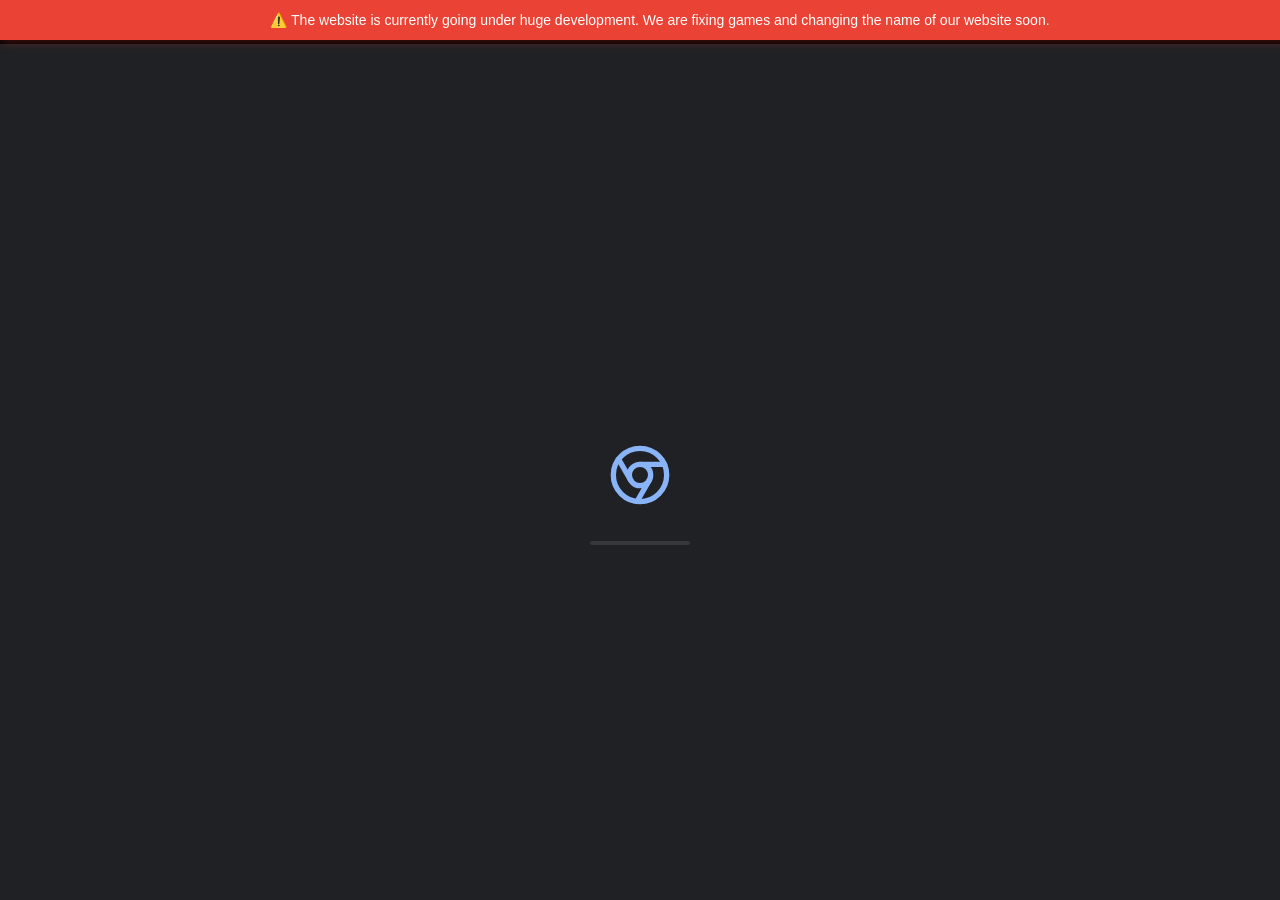
==== index.html @ cbbb5e60 "Update index.html" ====
<!DOCTYPE html>
<html lang="en">
<head>
    <meta charset="UTF-8">
    <meta name="viewport" content="width=device-width, initial-scale=1.0">
    <title id="page-title">Echo OS</title>
    <link rel="stylesheet" href="style.css">
    <link id="page-favicon" rel="icon" type="image/png" href="[data-uri]">
    <base target="_blank">
<base target="_blank">
<base target="_blank">
</head>
<body data-theme="dark">
    <div id="dev-banner" style="position: fixed; top: 0; left: 0; width: 100%; background: #ea4335; color: white; text-align: center; padding: 12px 20px; font-size: 14px; font-weight: 500; z-index: 999999; font-family: 'Google Sans', 'Segoe UI', Roboto, sans-serif; box-shadow: 0 2px 10px rgba(234,67,53,0.3);">
    ⚠️ The website is currently going under huge development. We are fixing games and changing the name of our website soon.
</div>
<style>
    #dev-banner { animation: bannerPulse 3s infinite ease-in-out; }
    @keyframes bannerPulse {
        0%, 100% { background: #ea4335; }
        50% { background: #d33426; }
    }
    /* Push content down to account for banner */
    #boot-screen { margin-top: 44px; }
    #account-loading-screen { margin-top: 44px; }
    #account-modal { margin-top: 44px; }
    #welcome-modal { margin-top: 44px; }
    #setup-screen { margin-top: 44px; }
    #lock-screen { margin-top: 44px; }
    #desktop { margin-top: 44px; height: calc(100vh - 44px); }
    #aboutblank-modal { margin-top: 44px; }
    #update-modal { margin-top: 44px; }
    #calendar-modal { margin-top: 44px; }
</style>
    <div id="boot-screen">
        <div class="boot-logo">
            <svg viewBox="0 0 24 24" fill="none" stroke="currentColor" stroke-width="2" stroke-linecap="round" stroke-linejoin="round" style="width: 64px; height: 64px; color: #8ab4f8;"><circle cx="12" cy="12" r="10"></circle><circle cx="12" cy="12" r="4"></circle><line x1="21.17" y1="8" x2="12" y2="8"></line><line x1="3.95" y1="6.06" x2="8.54" y2="14"></line><line x1="10.88" y1="21.94" x2="15.46" y2="14"></line></svg>
        </div>
        <div class="boot-loader"></div>
    </div>

    <!-- Account Loading Screen -->
    <div id="account-loading-screen" style="display: none;">
        <div class="account-loading-container">
            <div class="account-loading-avatar" id="loading-avatar">👤</div>
            <div class="account-loading-email" id="loading-email"></div>
            <div class="account-loading-status">Loading your Echo OS data...</div>
            <div class="account-loading-bar">
                <div class="account-loading-progress" id="loading-progress"></div>
            </div>
            <div class="account-loading-details" id="loading-details">Initializing...</div>
        </div>
    </div>

    <!-- About Blank Modal -->
    <div id="aboutblank-modal" style="display: none;">
        <div class="aboutblank-box">
            <h2>🔒 About:Blank Cloaking</h2>
            <p>Do you wish to open in about:blank?</p>
            <p style="font-size: 12px; color: var(--sys-text-muted); margin-top: 5px;">This helps hide this site from your browser history.</p>
            <div class="aboutblank-buttons">
                <button class="ab-btn always" onclick="handleAboutBlank('always')">Always</button>
                <button class="ab-btn just-once" onclick="handleAboutBlank('once')">Just Once</button>
                <button class="ab-btn no" onclick="handleAboutBlank('no')">No</button>
                <button class="ab-btn block" onclick="handleAboutBlank('block')">BLOCK</button>
            </div>
        </div>
    </div>

    <!-- Update V1.8 Modal -->
    <div id="update-modal" style="display: none; position: fixed; top: 0; left: 0; width: 100%; height: 100%; background: rgba(0,0,0,0.8); z-index: 100000; justify-content: center; align-items: center;">
        <div class="update-box" style="background: var(--sys-surface); border-radius: var(--radius-lg); padding: 30px; width: 500px; max-height: 80vh; overflow-y: auto; box-shadow: 0 20px 50px rgba(0,0,0,0.5); border: 1px solid var(--sys-border);">
            <h2 style="margin: 0 0 20px 0; color: var(--sys-primary); font-size: 24px;">🎉 Echo OS Development Update <span style="font-size:14px;color:var(--sys-text-muted)">MAY 6</span></h2>
            <div style="background: rgba(128,128,128,0.1); border-radius: var(--radius-md); padding: 20px; margin-bottom: 20px;">
                <h3 style="margin: 0 0 15px 0; color: var(--sys-text); font-size: 16px;">What's New:</h3>
                <ul style="margin: 0; padding-left: 20px; color: var(--sys-text); font-size: 14px; line-height: 1.6;">
                    <li><strong>👤 Echo Account System</strong> - Create and manage Echo OS accounts with @echoos.com</li>
                    <li><strong>🏠 Fixed Granny 3</strong> - Granny 3 now loads correctly</li>
                    <li><strong>👵 Added Granny 2</strong> - New horror game available</li>
                    <li><strong>⚡ Added Pokemon</strong> - Pokemon game now available</li>
                    <li><strong>🏎️ Fixed Smash Karts</strong> - Smash Karts now loads correctly</li>
                    <li><strong>🎵 Echo Music Media Controller</strong> - Control music from taskbar</li>
                    <li><strong>🎤 Fixed Friday Night Funkin</strong> - FNF now loads correctly</li>
                    <li><strong>🔫 Added 1v1.LOL</strong> - New battle royale shooter available</li>
                    <li><strong>🔗 Auto Link Creator Removed</strong> - Now a button you can click instead</li>
                    <li><strong>📌 Continue Where You Left Off</strong> - Active apps shown in launcher</li>
                    <li><strong>🔋 Battery Saver</strong> - Saves data usage to a file automatically</li>
                </ul>
            </div>
            <div style="display: flex; gap: 10px; justify-content: flex-end; flex-wrap: wrap;">
                <button id="update-continue-btn" onclick="closeUpdateModal()" class="update-countdown-btn" disabled>Continue (5)</button>
            </div>
        </div>
    </div>

    <!-- Account System Modal -->
    <div id="account-modal" style="display: none; position: fixed; top: 0; left: 0; width: 100%; height: 100%; background: linear-gradient(135deg, #1a73e8 0%, #4285f4 50%, #8ab4f8 100%); z-index: 99996; justify-content: center; align-items: center;">
        <div class="account-box">
            <div class="account-logo">
                <svg viewBox="0 0 24 24" fill="none" stroke="currentColor" stroke-width="2" stroke-linecap="round" stroke-linejoin="round" style="width: 48px; height: 48px; color: white;"><circle cx="12" cy="12" r="10"></circle><circle cx="12" cy="12" r="4"></circle><line x1="21.17" y1="8" x2="12" y2="8"></line><line x1="3.95" y1="6.06" x2="8.54" y2="14"></line><line x1="10.88" y1="21.94" x2="15.46" y2="14"></line></svg>
            </div>
            <h2>Welcome to Echo OS</h2>
            <p class="account-subtitle">Sign in with your Echo Account</p>

            <div id="account-signin-view">
                <div class="account-input-group">
                    <label>Email</label>
                    <input type="text" id="account-email-input" class="account-input" placeholder="username@echoos.com">
                </div>
                <div class="account-input-group">
                    <label>Password</label>
                    <input type="password" id="account-password-input" class="account-input" placeholder="Enter your password">
                </div>
                <button class="account-btn-primary" onclick="signInAccount()">Sign In</button>
                <div class="account-divider">
                    <span>or</span>
                </div>
                <button class="account-btn-secondary" onclick="showCreateAccount()">Create New Account</button>
            </div>

            <div id="account-create-view" style="display: none;">
                <div class="account-input-group">
                    <label>Full Name</label>
                    <input type="text" id="create-name-input" class="account-input" placeholder="Enter your full name">
                </div>
                <div class="account-input-group">
                    <label>Choose Username</label>
                    <div class="account-username-wrapper">
                        <input type="text" id="create-username-input" class="account-input" placeholder="username" oninput="updateEmailPreview()">
                        <span class="account-domain">@echoos.com</span>
                    </div>
                    <div class="account-email-preview" id="email-preview"></div>
                </div>
                <div class="account-input-group">
                    <label>Password</label>
                    <input type="password" id="create-password-input" class="account-input" placeholder="Create a password">
                </div>
                <div class="account-input-group">
                    <label>Confirm Password</label>
                    <input type="password" id="create-confirm-input" class="account-input" placeholder="Confirm your password">
                </div>
                <button class="account-btn-primary" onclick="createAccount()">Create Account</button>
                <button class="account-btn-text" onclick="showSignIn()">Back to Sign In</button>
            </div>

            <div id="account-error" class="account-error"></div>
        </div>
    </div>

    <div id="welcome-modal" style="display: none;">
        <div class="welcome-box">
            <h2>🎉 Welcome to ECHO OS!!!</h2>
            <p>You're new to Echo OS. Echo OS is being built with care.</p>
            <p>Do whatever you like in this OS system. New features will be added soon, Check the updates in Settings..</p>
            <p style="color: var(--sys-primary); font-size: 12px; margin-top: 15px;">Enjoy Echo OS. Created on Nov 21 4:52PM</p>
            <button onclick="closeWelcomeModal()">Awesome!</button>
        </div>
    </div>

    <div id="setup-screen" style="display: none;">
        <div class="setup-card">
            <div id="setup-step-1" class="setup-step active">
                <div class="setup-icon">👋</div>
                <h2 class="setup-title">Welcome to Echo OS</h2>
                <p class="setup-text">Let's get your new workspace set up. Who is going to be using this device?</p>
                <input type="text" id="setup-name-input" class="setup-input" placeholder="Enter your full name">
                <div class="setup-buttons">
                    <button class="setup-btn-primary" onclick="processSetupStep1()">Continue</button>
                </div>
            </div>
            <div id="setup-step-2" class="setup-step">
                <div class="setup-icon">🔒</div>
                <h2 class="setup-title">Secure your device</h2>
                <p class="setup-text">Create a password to protect your data and prevent unauthorized access.</p>
                <input type="password" id="setup-pass-input" class="setup-input" placeholder="Choose a password (Optional)">
                <div class="setup-buttons">
                    <button class="setup-btn-secondary" onclick="processSetupStep2(true)">Skip</button>
                    <button class="setup-btn-primary" onclick="processSetupStep2(false)">Set Password</button>
                </div>
            </div>
            <div id="setup-step-3" class="setup-step">
                <div class="setup-icon">📜</div>
                <h2 class="setup-title">Review Terms of Use</h2>
                <p class="setup-text">Please review the system guidelines before continuing to your desktop environment.</p>
                <div class="tou-box">
                    <strong>Terms of Use:</strong><br><br>
                    This is a Chrome Simulation Website that is only for playing, and simulation use.<br><br>
                    If used for proxy or playing use, You will be banished and banned from the website forever.
                </div>
                <div class="setup-buttons">
                    <button class="setup-btn-secondary" onclick="location.reload()">Decline</button>
                    <button class="setup-btn-primary" onclick="finalizeSetup()">Accept and Continue</button>
                </div>
            </div>
        </div>
    </div>

    <div id="lock-screen" style="display: none;">
        <div class="lock-container">
            <div class="lock-content">
                <div class="lock-user-avatar">
                    <img src="https://www.gravatar.com/avatar/?d=mp&s=128" alt="User" id="lock-avatar-img">
                </div>
                <h2 id="echo-lock-username" class="echo-lock-username">User</h2>
                <div id="echo-lock-email" class="echo-lock-email"></div>
                <button class="lock-option-btn" onclick="goIntoAboutBlank()" style="margin-bottom: 20px; background: rgba(255,255,255,0.2); font-size: 12px;">
                    <svg viewBox="0 0 24 24" width="14" height="14" fill="none" stroke="currentColor" stroke-width="2">
                        <rect x="3" y="3" width="18" height="18" rx="2"/>
                        <line x1="3" y1="3" x2="21" y2="21"/>
                    </svg>
                    🔒 Go into about:blank
                </button>
                <div class="lock-input-wrapper">
                    <input type="password" id="lock-password" class="lock-password-input" placeholder="Enter password">
                    <button class="lock-submit-btn" onclick="unlockOS()">
                        <svg viewBox="0 0 24 24" width="24" height="24" fill="none" stroke="currentColor" stroke-width="2">
                            <path d="M5 12h14M12 5l7 7-7 7"/>
                        </svg>
                    </button>
                </div>
                <div id="lock-error" class="lock-error">Incorrect password. Please try again.</div>
                <div class="lock-options">
                    <button class="lock-option-btn" onclick="showSecurityQuestion()">
                        <svg viewBox="0 0 24 24" width="16" height="16" fill="none" stroke="currentColor" stroke-width="2">
                            <circle cx="12" cy="12" r="10"/>
                            <path d="M9.09 9a3 3 0 0 1 5.83 1c0 2-3 3-3 3"/>
                            <line x1="12" y1="17" x2="12.01" y2="17"/>
                        </svg>
                        Forgot password?
                    </button>
                </div>
                <div id="security-hint" class="security-hint" style="display: none;">
                    <p id="lock-question-text"></p>
                </div>
            </div>
            <div class="lock-accounts-section">
                <div class="lock-accounts-header">
                    <span>Other Accounts</span>
                    <button class="lock-add-account-btn" onclick="showAccountModalFromLock()">+ Add Account</button>
                </div>
                <div class="lock-accounts-list" id="lock-accounts-list"></div>
            </div>
            <div class="lock-footer">
                <button class="lock-shutdown-btn" onclick="location.reload()" title="Shut down">
                    <svg viewBox="0 0 24 24" width="20" height="20" fill="none" stroke="currentColor" stroke-width="2">
                        <path d="M18.36 6.64a9 9 0 1 1-12.73 0"/>
                        <line x1="12" y1="2" x2="12" y2="12"/>
                    </svg>
                </button>
            </div>
        </div>
    </div>

    <div id="desktop">
        <div id="context-menu" style="display: none;">
            <div class="context-item" onclick="location.reload()">🔄 Refresh</div>
            <div class="context-item" onclick="openApp('settings-window')">🖼️ Set wallpaper</div>
            <div class="context-divider"></div>
            <div class="context-item" id="context-uninstall" style="display: none; color: #ea4335;">🗑️ Uninstall App</div>
            <div class="context-item" onclick="lockSystem()">🔒 Lock screen</div>
        </div>

        <div id="launcher-context-menu" style="display: none;">
            <div class="context-item" onclick="launcherContextAction('open')">▶️ Open</div>
            <div class="context-item" onclick="launcherContextAction('addToShelf')">📌 Add to Shelf</div>
            <div class="context-divider"></div>
            <div class="context-item" onclick="launcherContextAction('uninstall')" style="color: #ea4335;">🗑️ Uninstall</div>
        </div>

        <div id="calendar-modal" style="display: none;">
            <div class="calendar-box">
                <div class="calendar-header">
                    <button onclick="changeMonth(-1)">◀</button>
                    <h3 id="calendar-month-year">March 2026</h3>
                    <button onclick="changeMonth(1)">▶</button>
                </div>
                <div class="calendar-weekdays">
                    <span>Sun</span><span>Mon</span><span>Tue</span><span>Wed</span><span>Thu</span><span>Fri</span><span>Sat</span>
                </div>
                <div class="calendar-days" id="calendar-days"></div>
            </div>
        </div>

        <div id="snap-preview"></div>

        <div id="desktop-icons-container">
            <div class="desktop-icon" id="di-store" style="top: 20px; left: 20px;" ondblclick="openApp('store-window')"><div class="icon-emoji">🛍️</div><div class="icon-text">App Store</div></div>
            <div class="desktop-icon" id="di-games" style="top: 120px; left: 20px;" ondblclick="openApp('files-window')"><div class="icon-emoji">📁</div><div class="icon-text">Files</div></div>
        </div>

        <div class="window" id="files-window" style="display: none;">
            <div class="window-header" id="files-window-header"><span class="window-title">📁 Files</span><div><button class="win-btn" onclick="minimizeApp('files-window')">−</button><button class="win-btn" onclick="maximizeApp('files-window')">□</button><button class="win-btn close-btn" onclick="closeApp('files-window')">✕</button></div></div>
            <div class="window-content" style="padding: 20px;">
                <p style="margin-top: 0; color: var(--sys-text-muted); font-size: 13px;">My Device / Local Storage</p>
                <div id="file-explorer-grid" class="file-grid"></div>
            </div>
        </div>

        <div class="window" id="wordpad-window" style="display: none;">
            <div class="window-header" id="wordpad-window-header"><span class="window-title">📝 Wordpad</span><div><button class="win-btn" onclick="minimizeApp('wordpad-window')">−</button><button class="win-btn" onclick="maximizeApp('wordpad-window')">□</button><button class="win-btn close-btn" onclick="closeApp('wordpad-window')">✕</button></div></div>
            <div class="browser-toolbar">
                <button onclick="notepadSave()" title="Save">💾 Save</button>
                <button onclick="notepadSaveAs()" title="Save As">💾 Save As</button>
                <button onclick="notepadOpen()" title="Open">📂 Open</button>
                <div style="width: 1px; background: var(--sys-border); margin: 0 10px;"></div>
                <button onclick="document.execCommand('undo')">↩</button><button onclick="document.execCommand('redo')">↪</button>
                <button onclick="document.execCommand('bold')"><b>B</b></button><button onclick="document.execCommand('italic')"><i>I</i></button><button onclick="document.execCommand('underline')"><u>U</u></button>
            </div>
            <div class="window-content"><div id="wordpad-editor" contenteditable="true" placeholder="Start typing here..." style="padding: 20px; outline: none; height: 100%;"></div></div>
        </div>

        <div class="window" id="calc-window" style="display: none; width: 320px; height: 480px;">
            <div class="window-header" id="calc-window-header"><span class="window-title">🧮 Calculator</span><div><button class="win-btn" onclick="minimizeApp('calc-window')">−</button><button class="win-btn" onclick="maximizeApp('calc-window')">□</button><button class="win-btn close-btn" onclick="closeApp('calc-window')">✕</button></div></div>
            <div class="window-content calc-bg">
                <input type="text" id="calc-display" disabled value="0">
                <div class="calc-grid">
                    <button class="calc-btn span-2 action-light" onclick="calcClear()">C</button>
                    <button class="calc-btn action-light" onclick="calcPress('/')">÷</button>
                    <button class="calc-btn action-light" onclick="calcPress('*')">×</button>
                    <button class="calc-btn" onclick="calcPress('7')">7</button><button class="calc-btn" onclick="calcPress('8')">8</button><button class="calc-btn" onclick="calcPress('9')">9</button>
                    <button class="calc-btn action-light" onclick="calcPress('-')">−</button>
                    <button class="calc-btn" onclick="calcPress('4')">4</button><button class="calc-btn" onclick="calcPress('5')">5</button><button class="calc-btn" onclick="calcPress('6')">6</button>
                    <button class="calc-btn action-light" onclick="calcPress('+')">+</button>
                    <button class="calc-btn" onclick="calcPress('1')">1</button><button class="calc-btn" onclick="calcPress('2')">2</button><button class="calc-btn" onclick="calcPress('3')">3</button>
                    <button class="calc-btn action-blue" onclick="calcEval()" style="grid-row: span 2;">=</button>
                    <button class="calc-btn span-2" onclick="calcPress('0')">0</button><button class="calc-btn" onclick="calcPress('.')">.</button>
                </div>
            </div>
        </div>

        <div class="window" id="chrome-window" style="display: none;">
            <div class="window-header" id="chrome-window-header">
                <span class="window-title">🌐 Google Chrome</span>
                <div>
                    <button class="win-btn" onclick="minimizeApp('chrome-window')">−</button>
                    <button class="win-btn" onclick="maximizeApp('chrome-window')">□</button>
                    <button class="win-btn close-btn" onclick="closeApp('chrome-window')">✕</button>
                </div>
            </div>
            <div class="window-content" style="padding: 0; overflow: hidden;">
                <iframe src="Apps/ChromeReworked.html" width="100%" height="100%" frameborder="0" allow="fullscreen"></iframe>
            </div>
        </div>

        <div class="window" id="settings-window" style="display: none;">
            <div class="window-header" id="settings-window-header"><span class="window-title">⚙️ Settings</span><div><button class="win-btn" onclick="minimizeApp('settings-window')">−</button><button class="win-btn" onclick="maximizeApp('settings-window')">□</button><button class="win-btn close-btn" onclick="closeApp('settings-window')">✕</button></div></div>
            <div class="window-content" style="padding: 20px;">
                <h3 class="settings-title">Account</h3>
                <div class="settings-card">
                    <div style="display: flex; align-items: center; gap: 15px; margin-bottom: 15px;">
                        <div style="width: 48px; height: 48px; border-radius: 50%; background: linear-gradient(135deg, #1a73e8, #8ab4f8); display: flex; align-items: center; justify-content: center; font-size: 24px; color: white;" id="settings-account-avatar">👤</div>
                        <div>
                            <div style="font-weight: 600; font-size: 14px;" id="settings-account-name">Not signed in</div>
                            <div style="font-size: 12px; color: var(--sys-text-muted);" id="settings-account-email">-</div>
                        </div>
                    </div>
                    <button onclick="switchAccount()" class="modern-btn" style="margin-right: 10px;">🔄 Switch Account</button>
                    <button onclick="signOutAccount()" class="modern-btn" style="background: #ea4335;">🚪 Sign Out</button>
                </div>

                <h3 class="settings-title">Personalization</h3>
                <div class="settings-card">
                    <p>Choose a theme wallpaper:</p>
                    <div class="wallpaper-grid">
                        <img src="https://images.unsplash.com/photo-1506744626753-1fa44df31c22?q=80&w=400" onclick="setWallpaper(this.src)" title="Canyon">
                        <img src="https://images.unsplash.com/photo-1472214103451-9374bd1c798e?q=80&w=400" onclick="setWallpaper(this.src)" title="Valley">
                        <img src="https://images.unsplash.com/photo-1507525428034-b723cf961d3e?q=80&w=400" onclick="setWallpaper(this.src)" title="Beach">
                        <img src="https://images.unsplash.com/photo-1511497584788-876760111969?q=80&w=400" onclick="setWallpaper(this.src)" title="Forest">
                    </div>
                    <p style="margin-top:10px;">Or upload your own:</p>
                    <input type="file" id="wallpaper-upload" accept="image/png, image/jpeg" class="modern-file-input">
                </div>

                <h3 class="settings-title">Tab Cloaking</h3>
                <div class="settings-card">
                    <p>Change how this site appears in your browser tab:</p>
                    <select id="cloak-selector" onchange="changeTabCloak()" style="width: 100%; padding: 10px; border-radius: var(--radius-sm); border: 1px solid var(--sys-border); background: transparent; color: var(--sys-text); margin-bottom: 10px;">
                        <option value="echo">Echo OS (Default)</option>
                        <option value="fleckle">Fleckle</option>
                        <option value="classroom">Google Classroom</option>
                        <option value="flocabulary">Flocabulary</option>
                        <option value="docs">Google Docs</option>
                        <option value="slides">Google Slides</option>
                        <option value="drive">Google Drive</option>
                        <option value="canvas">Canvas</option>
                        <option value="clever">Clever</option>
                        <option value="khan">Khan Academy</option>
                        <option value="ixl">IXL</option>
                        <option value="quizlet">Quizlet</option>
                        <option value="desmos">Desmos</option>
                        <option value="wikipedia">Wikipedia</option>
                        <option value="britannica">Britannica</option>
                        <option value="codewars">Codewars</option>
                        <option value="github">GitHub</option>
                        <option value="stackoverflow">Stack Overflow</option>
                        <option value="chess">Chess.com</option>
                        <option value="coolmath">Cool Math Games</option>
                        <option value="poki">Poki</option>
                        <option value="scratch">Scratch</option>
                        <option value="codeorg">Code.org</option>
                        <option value="typing">Typing.com</option>
                        <option value="nitrotype">Nitro Type</option>
                        <option value="prodigy">Prodigy</option>
                        <option value="readworks">ReadWorks</option>
                        <option value="newsela">Newsela</option>
                        <option value="nearpod">Nearpod</option>
                        <option value="edpuzzle">Edpuzzle</option>
                        <option value="blooket">Blooket</option>
                        <option value="gimkit">Gimkit</option>
                        <option value="kahoot">Kahoot!</option>
                    </select>
                    <p id="cloak-status" style="font-size: 12px; color: var(--sys-text-muted); margin: 0;">Current: Echo OS</p>
                </div>

                <h3 class="settings-title">About:Blank Cloaking</h3>
                <div class="settings-card">
                    <p>Auto-open in about:blank for extra privacy:</p>
                    <select id="aboutblank-setting" onchange="saveAboutBlankSetting()" style="width: 100%; padding: 10px; border-radius: var(--radius-sm); border: 1px solid var(--sys-border); background: transparent; color: var(--sys-text); margin-bottom: 10px;">
                        <option value="always">Always (Auto Cloak)</option>
                        <option value="ask">Ask each time</option>
                        <option value="never">Never</option>
                    </select>
                    <p id="aboutblank-blocked-msg" style="display: none; font-size: 12px; color: #ea4335; margin: 0;">You have blocked about:blank prompts. Select "Ask each time" or "Always" to re-enable.</p>
                </div>

                <h3 class="settings-title">Link Creator</h3>
                <div class="settings-card">
                    <p>Create and share your own custom links:</p>
                    <button onclick="openApp('linkcreator-window')" class="modern-btn" style="margin-top: 10px;">🚀 Open Link Creator</button>
                </div>

                <h3 class="settings-title">Security and Sign-in</h3>
                <div class="settings-card">
                    <input type="password" id="set-password" placeholder="Update Password" class="modern-input"><br>
                    <input type="text" id="set-question" placeholder="Security Question (e.g., First pet's name?)" class="modern-input"><br>
                    <input type="text" id="set-answer" placeholder="Answer" class="modern-input"><br>
                    <button onclick="saveSecuritySettings()" class="modern-btn">Save Security Info</button>
                    <p id="security-save-msg" style="color: #81c995; display: none; font-size: 13px; margin-top:10px;">Security settings saved!</p>
                </div>

                <h3 class="settings-title">System Updates</h3>
                <div class="settings-card">
                    <strong style="display: block; margin-bottom: 5px;">Echo OS v1.0 Development Build</strong>
                    <ul style="font-size: 13px; color: var(--sys-text-muted); margin-top: 0; margin-bottom: 15px; padding-left: 20px;">
                        <li>🛍️ Upgraded The Play Store - detail modals, browse all items</li>
                        <li>🔧 Fixed the Servers - connectivity issues resolved</li>
                        <li>📱 Added Bitlife - text-based life simulator</li>
                        <li>🏈 Added Football Bros - football sports game</li>
                        <li>⭐ Favorites Tab - save favorite games and apps</li>
                        <li>📱 Apps Category - browse apps in Store</li>
                        <li>👤 Echo Account System - Create and manage Echo OS accounts</li>
                        <li>🎵 Echo Music Media Controller - control from taskbar</li>
                        <li>Continue where you left off - active apps in launcher</li>
                        <li>Battery Saver - saves data usage to file automatically</li>
                    </ul>
                    <button onclick="alert('Your system is up to date!')" class="modern-btn">Check for Updates</button>
                </div>

                <h3 class="settings-title" style="color: #ea4335;">System Operations</h3>
                <div class="settings-card">
                    <p style="font-size: 13px; margin-top: 0;">Erase all data and reset the system to factory defaults.</p>
                    <button onclick="factoryReset()" class="modern-btn" style="background: #ea4335; color: white;">Factory Reset</button>
                </div>
            </div>
        </div>

        <div class="window" id="store-window" style="display: none; width: 900px; height: 650px;">
            <div class="window-header" id="store-window-header"><span class="window-title">🛍️ Play Store</span><div><button class="win-btn" onclick="minimizeApp('store-window')">−</button><button class="win-btn" onclick="maximizeApp('store-window')">□</button><button class="win-btn close-btn" onclick="closeApp('store-window')">✕</button></div></div>
            <div class="window-content store-bg" style="padding: 0; display: flex; flex-direction: column;">
                <div id="new-play-store" style="display: flex; height: 100%; background: #1a1a2e; color: #e8eaed; font-family: 'Google Sans', 'Segoe UI', Roboto, sans-serif; position: relative;">

                    <!-- Left Sidebar -->
                    <div id="ps-sidebar" style="width: 200px; background: #16213e; display: flex; flex-direction: column; padding: 15px 0; border-right: 1px solid rgba(255,255,255,0.05);">
                        <div style="padding: 0 15px 20px; display: flex; align-items: center; gap: 10px;">
                            <div id="ps-user-avatar" style="width: 36px; height: 36px; border-radius: 50%; background: linear-gradient(135deg, #1a73e8, #8ab4f8); display: flex; align-items: center; justify-content: center; font-size: 16px;">👤</div>
                            <div style="font-size: 13px; font-weight: 500; color: #e8eaed; overflow: hidden; text-overflow: ellipsis; white-space: nowrap;" id="ps-username">User</div>
                        </div>
                        <div style="padding: 0 15px 15px;">
                            <button onclick="showPlayStoreTab('favorites')" id="ps-fav-btn" style="background: transparent; border: none; color: #ffd700; font-size: 20px; cursor: pointer; padding: 5px; border-radius: 8px; transition: 0.2s;">⭐</button>
                        </div>
                        <div id="ps-sidebar-categories" style="padding: 0 15px 10px; display: flex; gap: 8px;">
                            <button id="ps-sidebar-games-btn" onclick="switchSidebarCategory('games')" style="flex: 1; padding: 8px 0; background: var(--ps-primary); color: white; border: none; border-radius: 10px; font-size: 12px; font-weight: 500; cursor: pointer; transition: 0.2s; font-family: inherit;">🎮 Games</button>
                            <button id="ps-sidebar-apps-btn" onclick="switchSidebarCategory('apps')" style="flex: 1; padding: 8px 0; background: rgba(255,255,255,0.05); color: #9aa0a6; border: none; border-radius: 10px; font-size: 12px; font-weight: 500; cursor: pointer; transition: 0.2s; font-family: inherit;">📱 Apps</button>
                        </div>
                        <div id="ps-app-list" style="flex: 1; overflow-y: auto; display: none; flex-direction: column; gap: 2px;"></div>
                        <div id="ps-game-list" style="flex: 1; overflow-y: auto; display: flex; flex-direction: column; gap: 2px;"></div>
                    </div>

                    <!-- Main Content -->
                    <div style="flex: 1; display: flex; flex-direction: column; overflow: hidden;">

                        <div id="ps-nav" style="display: flex; gap: 5px; padding: 15px 20px; border-bottom: 1px solid rgba(255,255,255,0.05);">
                            <button class="ps-nav-btn active" onclick="showPlayStoreTab('home')" data-tab="home">Home</button>
                            <button class="ps-nav-btn" onclick="showPlayStoreTab('library')" data-tab="library">Library</button>
                            <button class="ps-nav-btn" onclick="showPlayStoreTab('store')" data-tab="store">Store</button>
                            <button class="ps-nav-btn" onclick="showPlayStoreTab('favorites')" data-tab="favorites">⭐ Favorites</button>
                            <button class="ps-nav-btn" onclick="showPlayStoreTab('settings')" data-tab="settings">Settings</button>
                        </div>

                        <div id="ps-content" style="flex: 1; overflow-y: auto; padding: 20px;">

                            <!-- HOME TAB -->
                            <div id="ps-tab-home" class="ps-tab active">
                                <div id="ps-home-empty" style="display: none; text-align: center; padding: 60px 20px; color: #9aa0a6;">
                                    <div style="font-size: 48px; margin-bottom: 15px;">🎮</div>
                                    <h3 style="margin: 0 0 10px; font-weight: 500;">No Recent Games</h3>
                                    <p style="margin: 0; font-size: 13px;">Install games from the Store tab to start playing!</p>
                                </div>
                                <div id="ps-home-content">
                                    <div id="ps-featured-game" style="margin-bottom: 30px;"></div>
                                    <div id="ps-recent-section" style="display: none;">
                                        <h3 style="margin: 0 0 15px; font-size: 16px; font-weight: 500; color: #e8eaed;">Recent Play</h3>
                                        <div id="ps-recent-grid" style="display: grid; grid-template-columns: repeat(auto-fill, minmax(120px, 1fr)); gap: 15px;"></div>
                                    </div>
                                </div>
                            </div>

                            <!-- LIBRARY TAB -->
                            <div id="ps-tab-library" class="ps-tab" style="display: none;">
                                <h3 style="margin: 0 0 20px; font-size: 18px; font-weight: 500;">My Library</h3>
                                <div id="ps-library-grid" style="display: grid; grid-template-columns: repeat(auto-fill, minmax(150px, 1fr)); gap: 20px;"></div>
                                <div id="ps-library-empty" style="display: none; text-align: center; padding: 60px 20px; color: #9aa0a6;">
                                    <div style="font-size: 48px; margin-bottom: 15px;">📚</div>
                                    <h3 style="margin: 0 0 10px; font-weight: 500;">Library Empty</h3>
                                    <p style="margin: 0; font-size: 13px;">Install apps and games from the Store to see them here.</p>
                                </div>
                            </div>

                            <!-- STORE TAB -->
                            <div id="ps-tab-store" class="ps-tab" style="display: none;">
                                <h3 style="margin: 0 0 20px; font-size: 18px; font-weight: 500;">Browse Store</h3>
                                <div style="margin-bottom: 20px;">
                                    <input type="text" id="ps-store-search" placeholder="Search games & apps..." onkeyup="filterPlayStoreGames()" style="width: 100%; padding: 12px 16px; border-radius: 12px; border: 1px solid rgba(255,255,255,0.1); background: rgba(255,255,255,0.05); color: #e8eaed; font-size: 14px; outline: none; box-sizing: border-box;">
                                </div>
                                <div style="display: flex; gap: 10px; margin-bottom: 20px; flex-wrap: wrap;">
                                    <span class="ps-category active" data-cat="all" onclick="filterStoreCategory('all')">All</span>
                                    <span class="ps-category" data-cat="action" onclick="filterStoreCategory('action')">Action</span>
                                    <span class="ps-category" data-cat="arcade" onclick="filterStoreCategory('arcade')">Arcade</span>
                                    <span class="ps-category" data-cat="racing" onclick="filterStoreCategory('racing')">Racing</span>
                                    <span class="ps-category" data-cat="sports" onclick="filterStoreCategory('sports')">Sports</span>
                                    <span class="ps-category" data-cat="horror" onclick="filterStoreCategory('horror')">Horror</span>
                                    <span class="ps-category" data-cat="rpg" onclick="filterStoreCategory('rpg')">RPG</span>
                                    <span class="ps-category" data-cat="simulation" onclick="filterStoreCategory('simulation')">Simulation</span>
                                    <span class="ps-category" data-cat="apps" onclick="filterStoreCategory('apps')">Apps</span>
                                </div>
                                <div id="ps-store-grid" style="display: grid; grid-template-columns: repeat(auto-fill, minmax(160px, 1fr)); gap: 20px;"></div>
                                <div style="margin-top: 40px; padding-top: 30px; border-top: 1px solid rgba(255,255,255,0.1);">
                                    <h3 style="margin: 0 0 20px; font-size: 18px; font-weight: 500;">📱 Apps</h3>
                                    <div id="ps-apps-store-grid" style="display: grid; grid-template-columns: repeat(auto-fill, minmax(160px, 1fr)); gap: 20px;"></div>
                                    <div id="ps-apps-store-empty" style="display: none; text-align: center; padding: 40px 20px; color: #9aa0a6;">
                                        <div style="font-size: 36px; margin-bottom: 10px;">📱</div>
                                        <p style="margin: 0; font-size: 13px;">No apps found.</p>
                                    </div>
                                </div>
                            </div>

                            <!-- FAVORITES TAB -->
                            <div id="ps-tab-favorites" class="ps-tab" style="display: none;">
                                <h3 style="margin: 0 0 20px; font-size: 18px; font-weight: 500;">⭐ Favorites</h3>
                                <div id="ps-favorites-grid" style="display: grid; grid-template-columns: repeat(auto-fill, minmax(160px, 1fr)); gap: 20px;"></div>
                                <div id="ps-favorites-empty" style="display: none; text-align: center; padding: 60px 20px; color: #9aa0a6;">
                                    <div style="font-size: 48px; margin-bottom: 15px;">⭐</div>
                                    <h3 style="margin: 0 0 10px; font-weight: 500;">No Favorites Yet</h3>
                                    <p style="margin: 0; font-size: 13px;">Click the ⭐ button on any game or app to add it here.</p>
                                </div>
                            </div>

                            <!-- SETTINGS TAB -->
                            <div id="ps-tab-settings" class="ps-tab" style="display: none;">
                                <h3 style="margin: 0 0 20px; font-size: 18px; font-weight: 500;">Play Store Settings</h3>
                                <div style="background: rgba(255,255,255,0.05); border-radius: 12px; padding: 20px; margin-bottom: 15px;">
                                    <h4 style="margin: 0 0 10px; font-size: 14px; color: #9aa0a6;">Data Usage</h4>
                                    <p style="margin: 0; font-size: 13px;">Apps are installed locally in your browser storage.</p>
                                </div>
                                <button onclick="clearPlayStoreData()" style="background: rgba(234, 67, 53, 0.2); color: #ea4335; border: none; padding: 12px 20px; border-radius: 12px; cursor: pointer; font-weight: 500; transition: 0.2s;">🗑️ Clear All Play Store Data</button>
                            </div>

                        </div>

                        <!-- Detail Overlay (Game/App Modal) -->
                        <div id="ps-detail-overlay" style="position: absolute; top: 0; left: 0; width: 100%; height: 100%; background: linear-gradient(180deg, #1a1a2e 0%, #0f0f23 100%); z-index: 100; transform: translateX(100%); transition: transform 0.5s cubic-bezier(0.2, 0.8, 0.2, 1); overflow-y: auto; padding: 30px; box-sizing: border-box;">
                            <div style="display: flex; align-items: center; gap: 15px; margin-bottom: 25px;">
                                <button onclick="closePlayStoreDetail()" style="background: rgba(255,255,255,0.1); border: none; color: #e8eaed; width: 40px; height: 40px; border-radius: 50%; cursor: pointer; font-size: 18px; display: flex; align-items: center; justify-content: center; transition: 0.2s;">←</button>
                                <span style="font-size: 16px; font-weight: 500; color: #e8eaed;">Back to Store</span>
                            </div>
                            <div id="ps-detail-content"></div>
                        </div>
                    </div>
                </div>
            </div>
        </div><div class="window" id="infinitecraft-window" style="display: none; width: 800px; height: 600px;"><div class="window-header" id="infinitecraft-window-header"><span class="window-title">⚗️ Infinite Craft</span><div><button class="win-btn" onclick="minimizeApp('infinitecraft-window')">−</button><button class="win-btn" onclick="maximizeApp('infinitecraft-window')">□</button><button class="win-btn close-btn" onclick="closeApp('infinitecraft-window')">✕</button></div></div><div class="window-content"><iframe data-src="Games/infinitecraft.html" src="" width="100%" height="100%" frameborder="0" allow="fullscreen; pointer-lock; keyboard-map;"></iframe></div></div>
        <div class="window" id="paperio-window" style="display: none; width: 800px; height: 600px;"><div class="window-header" id="paperio-window-header"><span class="window-title">📄 Paper.io</span><div><button class="win-btn" onclick="minimizeApp('paperio-window')">−</button><button class="win-btn" onclick="maximizeApp('paperio-window')">□</button><button class="win-btn close-btn" onclick="closeApp('paperio-window')">✕</button></div></div><div class="window-content"><iframe data-src="Games/paperio.html" src="" width="100%" height="100%" frameborder="0" allow="fullscreen; pointer-lock; keyboard-map;"></iframe></div></div>
        <div class="window" id="parkingfury-window" style="display: none; width: 800px; height: 600px;"><div class="window-header" id="parkingfury-window-header"><span class="window-title">🅿️ Parking Fury</span><div><button class="win-btn" onclick="minimizeApp('parkingfury-window')">−</button><button class="win-btn" onclick="maximizeApp('parkingfury-window')">□</button><button class="win-btn close-btn" onclick="closeApp('parkingfury-window')">✕</button></div></div><div class="window-content"><iframe data-src="Games/parkingfury.html" src="" width="100%" height="100%" frameborder="0" allow="fullscreen; pointer-lock; keyboard-map;"></iframe></div></div>
        <div class="window" id="granny3-window" style="display: none; width: 800px; height: 600px;"><div class="window-header" id="granny3-window-header"><span class="window-title">👵 Granny 3</span><div><button class="win-btn" onclick="minimizeApp('granny3-window')">−</button><button class="win-btn" onclick="maximizeApp('granny3-window')">□</button><button class="win-btn close-btn" onclick="closeApp('granny3-window')">✕</button></div></div><div class="window-content"><iframe data-src="Games/granny3.html" src="" width="100%" height="100%" frameborder="0" allow="fullscreen; pointer-lock; keyboard-map;"></iframe></div></div>
        <div class="window" id="fridaynightfunk-window" style="display: none; width: 800px; height: 600px;"><div class="window-header" id="fridaynightfunk-window-header"><span class="window-title">🎤 Friday Night Funkin</span><div><button class="win-btn" onclick="minimizeApp('fridaynightfunk-window')">−</button><button class="win-btn" onclick="maximizeApp('fridaynightfunk-window')">□</button><button class="win-btn close-btn" onclick="closeApp('fridaynightfunk-window')">✕</button></div></div><div class="window-content"><iframe data-src="Games/FridayNightFunk.html" src="" width="100%" height="100%" frameborder="0" allow="fullscreen; pointer-lock; keyboard-map;"></iframe></div></div>
        <div class="window" id="geometrydash-window" style="display: none; width: 800px; height: 600px;"><div class="window-header" id="geometrydash-window-header"><span class="window-title">📐 Geometry Dash</span><div><button class="win-btn" onclick="minimizeApp('geometrydash-window')">−</button><button class="win-btn" onclick="maximizeApp('geometrydash-window')">□</button><button class="win-btn close-btn" onclick="closeApp('geometrydash-window')">✕</button></div></div><div class="window-content"><iframe data-src="Games/Geo-Dash.html" src="" width="100%" height="100%" frameborder="0" allow="fullscreen; pointer-lock; keyboard-map;"></iframe></div></div>
        <div class="window" id="discord-window" style="display: none; width: 800px; height: 600px;"><div class="window-header" id="discord-window-header"><span class="window-title">💬 Discord</span><div><button class="win-btn" onclick="minimizeApp('discord-window')">−</button><button class="win-btn" onclick="maximizeApp('discord-window')">□</button><button class="win-btn close-btn" onclick="closeApp('discord-window')">✕</button></div></div><div class="window-content"><iframe data-src="Apps/Discord.html" src="" width="100%" height="100%" frameborder="0" allow="fullscreen; pointer-lock; keyboard-map;"></iframe></div></div>
        <div class="window" id="echoflix-window" style="display: none; width: 800px; height: 600px;"><div class="window-header" id="echoflix-window-header"><span class="window-title">🎬 EchoFlix</span><div><button class="win-btn" onclick="minimizeApp('echoflix-window')">−</button><button class="win-btn" onclick="maximizeApp('echoflix-window')">□</button><button class="win-btn close-btn" onclick="closeApp('echoflix-window')">✕</button></div></div><div class="window-content"><iframe data-src="Apps/EchoFlix.html" src="" width="100%" height="100%" frameborder="0" allow="fullscreen; pointer-lock; keyboard-map;"></iframe></div></div>
        <div class="window" id="echomusic-window" style="display: none; width: 800px; height: 600px;"><div class="window-header" id="echomusic-window-header"><span class="window-title">🎵 Echo Music</span><div><button class="win-btn" onclick="minimizeApp('echomusic-window')">−</button><button class="win-btn" onclick="maximizeApp('echomusic-window')">□</button><button class="win-btn close-btn" onclick="closeApp('echomusic-window')">✕</button></div></div><div class="window-content"><iframe data-src="Apps/EchoOS Music.html" src="" width="100%" height="100%" frameborder="0" allow="fullscreen; pointer-lock; keyboard-map;"></iframe></div></div>
        <div class="window" id="smashcarts-window" style="display: none; width: 800px; height: 600px;"><div class="window-header" id="smashcarts-window-header"><span class="window-title">🏎️ Smash Carts</span><div><button class="win-btn" onclick="minimizeApp('smashcarts-window')">−</button><button class="win-btn" onclick="maximizeApp('smashcarts-window')">□</button><button class="win-btn close-btn" onclick="closeApp('smashcarts-window')">✕</button></div></div><div class="window-content"><iframe data-src="Games/smash carts.html" src="" width="100%" height="100%" frameborder="0" allow="fullscreen; pointer-lock; keyboard-map;"></iframe></div></div>
        <div class="window" id="eaglercraft-window" style="display: none; width: 800px; height: 600px;"><div class="window-header" id="eaglercraft-window-header"><span class="window-title">⛏️ Eaglercraft</span><div><button class="win-btn" onclick="minimizeApp('eaglercraft-window')">−</button><button class="win-btn" onclick="maximizeApp('eaglercraft-window')">□</button><button class="win-btn close-btn" onclick="closeApp('eaglercraft-window')">✕</button></div></div><div class="window-content"><iframe data-src="Games/Eaglercraft.html" src="" width="100%" height="100%" frameborder="0" allow="fullscreen; pointer-lock; keyboard-map;"></iframe></div></div>
        <div class="window" id="fnae-window" style="display: none; width: 800px; height: 600px;"><div class="window-header" id="fnae-window-header"><span class="window-title">🐻 Five Nights</span><div><button class="win-btn" onclick="minimizeApp('fnae-window')">−</button><button class="win-btn" onclick="maximizeApp('fnae-window')">□</button><button class="win-btn close-btn" onclick="closeApp('fnae-window')">✕</button></div></div><div class="window-content"><iframe data-src="Games/Five Nights at Epstein's.html" src="" width="100%" height="100%" frameborder="0" allow="fullscreen; pointer-lock; keyboard-map;"></iframe></div></div>
        <div class="window" id="granny-window" style="display: none; width: 800px; height: 600px;"><div class="window-header" id="granny-window-header"><span class="window-title">👵 Granny</span><div><button class="win-btn" onclick="minimizeApp('granny-window')">−</button><button class="win-btn" onclick="maximizeApp('granny-window')">□</button><button class="win-btn close-btn" onclick="closeApp('granny-window')">✕</button></div></div><div class="window-content"><iframe data-src="Games/Granny.html" src="" width="100%" height="100%" frameborder="0" allow="fullscreen; pointer-lock; keyboard-map;"></iframe></div></div>
        <div class="window" id="escaperoad-window" style="display: none; width: 800px; height: 600px;"><div class="window-header" id="escaperoad-window-header"><span class="window-title">🚗 Escape Road</span><div><button class="win-btn" onclick="minimizeApp('escaperoad-window')">−</button><button class="win-btn" onclick="maximizeApp('escaperoad-window')">□</button><button class="win-btn close-btn" onclick="closeApp('escaperoad-window')">✕</button></div></div><div class="window-content"><iframe data-src="Games/Escape Road.html" src="" width="100%" height="100%" frameborder="0" allow="fullscreen; pointer-lock; keyboard-map;"></iframe></div></div>
        <div class="window" id="escaperoad2-window" style="display: none; width: 800px; height: 600px;"><div class="window-header" id="escaperoad2-window-header"><span class="window-title">🏎️ Escape Road 2</span><div><button class="win-btn" onclick="minimizeApp('escaperoad2-window')">−</button><button class="win-btn" onclick="maximizeApp('escaperoad2-window')">□</button><button class="win-btn close-btn" onclick="closeApp('escaperoad2-window')">✕</button></div></div><div class="window-content"><iframe data-src="Games/Escape Road 2.html" src="" width="100%" height="100%" frameborder="0" allow="fullscreen; pointer-lock; keyboard-map;"></iframe></div></div>
        <div class="window" id="solarsmash-window" style="display: none; width: 800px; height: 600px;"><div class="window-header" id="solarsmash-window-header"><span class="window-title">🪐 Solar Smash</span><div><button class="win-btn" onclick="minimizeApp('solarsmash-window')">−</button><button class="win-btn" onclick="maximizeApp('solarsmash-window')">□</button><button class="win-btn close-btn" onclick="closeApp('solarsmash-window')">✕</button></div></div><div class="window-content"><iframe data-src="Games/Solar Smash.html" src="" width="100%" height="100%" frameborder="0" allow="fullscreen; pointer-lock; keyboard-map;"></iframe></div></div>
        <div class="window" id="brainrot-window" style="display: none; width: 800px; height: 600px;"><div class="window-header" id="brainrot-window-header"><span class="window-title">🧠 Steal a Brainrot</span><div><button class="win-btn" onclick="minimizeApp('brainrot-window')">−</button><button class="win-btn" onclick="maximizeApp('brainrot-window')">□</button><button class="win-btn close-btn" onclick="closeApp('brainrot-window')">✕</button></div></div><div class="window-content"><iframe data-src="Games/Steal a Brainrot.html" src="" width="100%" height="100%" frameborder="0" allow="fullscreen; pointer-lock; keyboard-map;"></iframe></div></div>
        <div class="window" id="ragdollhit-window" style="display: none; width: 800px; height: 600px;"><div class="window-header" id="ragdollhit-window-header"><span class="window-title">🥊 Ragdoll Hit</span><div><button class="win-btn" onclick="minimizeApp('ragdollhit-window')">−</button><button class="win-btn" onclick="maximizeApp('ragdollhit-window')">□</button><button class="win-btn close-btn" onclick="closeApp('ragdollhit-window')">✕</button></div></div><div class="window-content"><iframe data-src="Games/Ragdoll Hit.html" src="" width="100%" height="100%" frameborder="0" allow="fullscreen; pointer-lock; keyboard-map;"></iframe></div></div>
        <div class="window" id="ragdollarchers-window" style="display: none; width: 800px; height: 600px;"><div class="window-header" id="ragdollarchers-window-header"><span class="window-title">🏹 Ragdoll Archers</span><div><button class="win-btn" onclick="minimizeApp('ragdollarchers-window')">−</button><button class="win-btn" onclick="maximizeApp('ragdollarchers-window')">□</button><button class="win-btn close-btn" onclick="closeApp('ragdollarchers-window')">✕</button></div></div><div class="window-content"><iframe data-src="Games/Ragdoll Archers.html" src="" width="100%" height="100%" frameborder="0" allow="fullscreen; pointer-lock; keyboard-map;"></iframe></div></div>
        <div class="window" id="99nights-window" style="display: none; width: 800px; height: 600px;"><div class="window-header" id="99nights-window-header"><span class="window-title">🌲 99 Nights in the Forest</span><div><button class="win-btn" onclick="minimizeApp('99nights-window')">−</button><button class="win-btn" onclick="maximizeApp('99nights-window')">□</button><button class="win-btn close-btn" onclick="closeApp('99nights-window')">✕</button></div></div><div class="window-content"><iframe data-src="Games/99 Nights.html" src="" width="100%" height="100%" frameborder="0" allow="fullscreen; pointer-lock; keyboard-map;"></iframe></div></div>
        <div class="window" id="rocketleague-window" style="display: none; width: 800px; height: 600px;"><div class="window-header" id="rocketleague-window-header"><span class="window-title">⚽ Rocket League</span><div><button class="win-btn" onclick="minimizeApp('rocketleague-window')">−</button><button class="win-btn" onclick="maximizeApp('rocketleague-window')">□</button><button class="win-btn close-btn" onclick="closeApp('rocketleague-window')">✕</button></div></div><div class="window-content"><iframe data-src="Games/Rocket League.html" src="" width="100%" height="100%" frameborder="0" allow="fullscreen; pointer-lock; keyboard-map;"></iframe></div></div>
        <div class="window" id="bballrandom-window" style="display: none; width: 800px; height: 600px;"><div class="window-header" id="bballrandom-window-header"><span class="window-title">🏀 Basketball Random</span><div><button class="win-btn" onclick="minimizeApp('bballrandom-window')">−</button><button class="win-btn" onclick="maximizeApp('bballrandom-window')">□</button><button class="win-btn close-btn" onclick="closeApp('bballrandom-window')">✕</button></div></div><div class="window-content"><iframe data-src="Games/Basketball Random.html" src="" width="100%" height="100%" frameborder="0" allow="fullscreen; pointer-lock; keyboard-map;"></iframe></div></div>
        <div class="window" id="bballbros-window" style="display: none; width: 800px; height: 600px;"><div class="window-header" id="bballbros-window-header"><span class="window-title">🏀 Basketball Bros</span><div><button class="win-btn" onclick="minimizeApp('bballbros-window')">−</button><button class="win-btn" onclick="maximizeApp('bballbros-window')">□</button><button class="win-btn close-btn" onclick="closeApp('bballbros-window')">✕</button></div></div><div class="window-content"><iframe data-src="Games/Basketball Bros.html" src="" width="100%" height="100%" frameborder="0" allow="fullscreen; pointer-lock; keyboard-map;"></iframe></div></div>
        <div class="window" id="bballlegend-window" style="display: none; width: 800px; height: 600px;"><div class="window-header" id="bballlegend-window-header"><span class="window-title">🏀 Basketball Legend</span><div><button class="win-btn" onclick="minimizeApp('bballlegend-window')">−</button><button class="win-btn" onclick="maximizeApp('bballlegend-window')">□</button><button class="win-btn close-btn" onclick="closeApp('bballlegend-window')">✕</button></div></div><div class="window-content"><iframe data-src="Games/Basketball Legend.html" src="" width="100%" height="100%" frameborder="0" allow="fullscreen; pointer-lock; keyboard-map;"></iframe></div></div>
        <div class="window" id="roblox-window" style="display: none; width: 800px; height: 600px;"><div class="window-header" id="roblox-window-header"><span class="window-title">🟥 Roblox</span><div><button class="win-btn" onclick="minimizeApp('roblox-window')">−</button><button class="win-btn" onclick="maximizeApp('roblox-window')">□</button><button class="win-btn close-btn" onclick="closeApp('roblox-window')">✕</button></div></div><div class="window-content"><iframe data-src="Games/Roblox.html" src="" width="100%" height="100%" frameborder="0" allow="fullscreen; pointer-lock; keyboard-map;"></iframe></div></div>
        <div class="window" id="gtavice-window" style="display: none; width: 800px; height: 600px;"><div class="window-header" id="gtavice-window-header"><span class="window-title">🚔 GTA III : Vice City</span><div><button class="win-btn" onclick="minimizeApp('gtavice-window')">−</button><button class="win-btn" onclick="maximizeApp('gtavice-window')">□</button><button class="win-btn close-btn" onclick="closeApp('gtavice-window')">✕</button></div></div><div class="window-content"><iframe data-src="Games/GTA-Vice.html" src="" width="100%" height="100%" frameborder="0" allow="fullscreen; pointer-lock; keyboard-map;"></iframe></div></div>
        <div class="window" id="pixelfruits-window" style="display: none; width: 800px; height: 600px;"><div class="window-header" id="pixelfruits-window-header"><span class="window-title">🍎 Pixel Fruits</span><div><button class="win-btn" onclick="minimizeApp('pixelfruits-window')">−</button><button class="win-btn" onclick="maximizeApp('pixelfruits-window')">□</button><button class="win-btn close-btn" onclick="closeApp('pixelfruits-window')">✕</button></div></div><div class="window-content"><iframe data-src="Games/PixelFruit.html" src="" width="100%" height="100%" frameborder="0" allow="fullscreen; pointer-lock; keyboard-map;"></iframe></div></div>
        <div class="window" id="robloxanimator-window" style="display: none; width: 800px; height: 600px;"><div class="window-header" id="robloxanimator-window-header"><span class="window-title">🎬 Roblox Animator V1.7</span><div><button class="win-btn" onclick="minimizeApp('robloxanimator-window')">−</button><button class="win-btn" onclick="maximizeApp('robloxanimator-window')">□</button><button class="win-btn close-btn" onclick="closeApp('robloxanimator-window')">✕</button></div></div><div class="window-content"><iframe data-src="Apps/Roblox Animator.html" src="" width="100%" height="100%" frameborder="0" allow="fullscreen; pointer-lock; keyboard-map;"></iframe></div></div>
        <div class="window" id="aceattorney-window" style="display: none; width: 800px; height: 600px;"><div class="window-header" id="aceattorney-window-header"><span class="window-title">⚖️ Ace Attorney</span><div><button class="win-btn" onclick="minimizeApp('aceattorney-window')">−</button><button class="win-btn" onclick="maximizeApp('aceattorney-window')">□</button><button class="win-btn close-btn" onclick="closeApp('aceattorney-window')">✕</button></div></div><div class="window-content"><iframe data-src="Games/aceattorney.html" src="" width="100%" height="100%" frameborder="0" allow="fullscreen; pointer-lock; keyboard-map;"></iframe></div></div>
        <div class="window" id="callofduty-window" style="display: none; width: 800px; height: 600px;"><div class="window-header" id="callofduty-window-header"><span class="window-title">🔫 Call of Duty</span><div><button class="win-btn" onclick="minimizeApp('callofduty-window')">−</button><button class="win-btn" onclick="maximizeApp('callofduty-window')">□</button><button class="win-btn close-btn" onclick="closeApp('callofduty-window')">✕</button></div></div><div class="window-content"><iframe data-src="Games/callofdutymodern.html" src="" width="100%" height="100%" frameborder="0" allow="fullscreen; pointer-lock; keyboard-map;"></iframe></div></div>
        <div class="window" id="stateio-window" style="display: none; width: 800px; height: 600px;"><div class="window-header" id="stateio-window-header"><span class="window-title">🗺️ State.io</span><div><button class="win-btn" onclick="minimizeApp('stateio-window')">−</button><button class="win-btn" onclick="maximizeApp('stateio-window')">□</button><button class="win-btn close-btn" onclick="closeApp('stateio-window')">✕</button></div></div><div class="window-content"><iframe data-src="Games/stateio.html" src="" width="100%" height="100%" frameborder="0" allow="fullscreen; pointer-lock; keyboard-map;"></iframe></div></div>
        <div class="window" id="undertaleyellow-window" style="display: none; width: 800px; height: 600px;"><div class="window-header" id="undertaleyellow-window-header"><span class="window-title">💛 Undertale Yellow</span><div><button class="win-btn" onclick="minimizeApp('undertaleyellow-window')">−</button><button class="win-btn" onclick="maximizeApp('undertaleyellow-window')">□</button><button class="win-btn close-btn" onclick="closeApp('undertaleyellow-window')">✕</button></div></div><div class="window-content"><iframe data-src="Games/undertaleyellow.html" src="" width="100%" height="100%" frameborder="0" allow="fullscreen; pointer-lock; keyboard-map;"></iframe></div></div>
        <div class="window" id="yanderesim-window" style="display: none; width: 800px; height: 600px;"><div class="window-header" id="yanderesim-window-header"><span class="window-title">🔪 Yandere Simulator</span><div><button class="win-btn" onclick="minimizeApp('yanderesim-window')">−</button><button class="win-btn" onclick="maximizeApp('yanderesim-window')">□</button><button class="win-btn close-btn" onclick="closeApp('yanderesim-window')">✕</button></div></div><div class="window-content"><iframe data-src="Games/yanderesim.html" src="" width="100%" height="100%" frameborder="0" allow="fullscreen; pointer-lock; keyboard-map;"></iframe></div></div>
        <div class="window" id="doodlejump-window" style="display: none; width: 800px; height: 600px;"><div class="window-header" id="doodlejump-window-header"><span class="window-title">🐰 Doodle Jump</span><div><button class="win-btn" onclick="minimizeApp('doodlejump-window')">−</button><button class="win-btn" onclick="maximizeApp('doodlejump-window')">□</button><button class="win-btn close-btn" onclick="closeApp('doodlejump-window')">✕</button></div></div><div class="window-content"><iframe data-src="Games/DoodleJump.html" src="" width="100%" height="100%" frameborder="0" allow="fullscreen; pointer-lock; keyboard-map;"></iframe></div></div>
        <div class="window" id="drivingsimulator-window" style="display: none; width: 800px; height: 600px;"><div class="window-header" id="drivingsimulator-window-header"><span class="window-title">🚗 Driving Simulator</span><div><button class="win-btn" onclick="minimizeApp('drivingsimulator-window')">−</button><button class="win-btn" onclick="maximizeApp('drivingsimulator-window')">□</button><button class="win-btn close-btn" onclick="closeApp('drivingsimulator-window')">✕</button></div></div><div class="window-content"><iframe data-src="Games/Driving Simulator.html" src="" width="100%" height="100%" frameborder="0" allow="fullscreen; pointer-lock; keyboard-map;"></iframe></div></div>
        <div class="window" id="effingzombies-window" style="display: none; width: 800px; height: 600px;"><div class="window-header" id="effingzombies-window-header"><span class="window-title">🧟 Effing Zombies</span><div><button class="win-btn" onclick="minimizeApp('effingzombies-window')">−</button><button class="win-btn" onclick="maximizeApp('effingzombies-window')">□</button><button class="win-btn close-btn" onclick="closeApp('effingzombies-window')">✕</button></div></div><div class="window-content"><iframe data-src="Games/effing zombies.html" src="" width="100%" height="100%" frameborder="0" allow="fullscreen; pointer-lock; keyboard-map;"></iframe></div></div>
        <div class="window" id="granny2-window" style="display: none; width: 800px; height: 600px;"><div class="window-header" id="granny2-window-header"><span class="window-title">👵 Granny 2</span><div><button class="win-btn" onclick="minimizeApp('granny2-window')">−</button><button class="win-btn" onclick="maximizeApp('granny2-window')">□</button><button class="win-btn close-btn" onclick="closeApp('granny2-window')">✕</button></div></div><div class="window-content"><iframe data-src="Games/granny2.html" src="" width="100%" height="100%" frameborder="0" allow="fullscreen; pointer-lock; keyboard-map;"></iframe></div></div>
        <div class="window" id="pokemon-window" style="display: none; width: 800px; height: 600px;"><div class="window-header" id="pokemon-window-header"><span class="window-title">⚡ Pokemon</span><div><button class="win-btn" onclick="minimizeApp('pokemon-window')">−</button><button class="win-btn" onclick="maximizeApp('pokemon-window')">□</button><button class="win-btn close-btn" onclick="closeApp('pokemon-window')">✕</button></div></div><div class="window-content"><iframe data-src="Games/pokemon-wip.html" src="" width="100%" height="100%" frameborder="0" allow="fullscreen; pointer-lock; keyboard-map;"></iframe></div></div>
        <div class="window" id="1v1lol-window" style="display: none; width: 800px; height: 600px;"><div class="window-header" id="1v1lol-window-header"><span class="window-title">🔫 1v1.LOL</span><div><button class="win-btn" onclick="minimizeApp('1v1lol-window')">−</button><button class="win-btn" onclick="maximizeApp('1v1lol-window')">□</button><button class="win-btn close-btn" onclick="closeApp('1v1lol-window')">✕</button></div></div><div class="window-content"><iframe data-src="Games/1v1 LOL.html" src="" width="100%" height="100%" frameborder="0" allow="fullscreen; pointer-lock; keyboard-map;"></iframe></div>
        <div class="window" id="bitlife-window" style="display: none; width: 800px; height: 600px;"><div class="window-header" id="bitlife-window-header"><span class="window-title">📱 Bitlife</span><div><button class="win-btn" onclick="minimizeApp('bitlife-window')">−</button><button class="win-btn" onclick="maximizeApp('bitlife-window')">□</button><button class="win-btn close-btn" onclick="closeApp('bitlife-window')">✕</button></div></div><div class="window-content"><iframe data-src="Games/bitlife.html" src="" width="100%" height="100%" frameborder="0" allow="fullscreen; pointer-lock; keyboard-map;"></iframe></div></div>
        <div class="window" id="footballbros-window" style="display: none; width: 800px; height: 600px;"><div class="window-header" id="footballbros-window-header"><span class="window-title">🏈 Football Bros</span><div><button class="win-btn" onclick="minimizeApp('footballbros-window')">−</button><button class="win-btn" onclick="maximizeApp('footballbros-window')">□</button><button class="win-btn close-btn" onclick="closeApp('footballbros-window')">✕</button></div></div><div class="window-content"><iframe data-src="Games/football-bros.html" src="" width="100%" height="100%" frameborder="0" allow="fullscreen; pointer-lock; keyboard-map;"></iframe></div></div>
<div class="window" id="linkcreator-window" style="display: none; width: 600px; height: 500px;">
            <div class="window-header" id="linkcreator-window-header">
                <span class="window-title">🔗 Link Creator</span>
                <div>
                    <button class="win-btn" onclick="minimizeApp('linkcreator-window')">−</button>
                    <button class="win-btn" onclick="maximizeApp('linkcreator-window')">□</button>
                    <button class="win-btn close-btn" onclick="closeApp('linkcreator-window')">✕</button>
                </div>
            </div>
            <div class="window-content" style="padding: 20px; display: flex; flex-direction: column; gap: 15px;">
                <p style="margin: 0; color: var(--sys-text-muted); font-size: 13px;">Create custom shareable links for your favorite sites.</p>
                <input type="text" id="lc-url" placeholder="Enter URL (e.g., https://example.com)" class="modern-input" style="margin-bottom: 0;">
                <input type="text" id="lc-title" placeholder="Link Title (optional)" class="modern-input" style="margin-bottom: 0;">
                <button onclick="generateLink()" class="modern-btn">✨ Generate Link</button>
                <div id="lc-result" style="display: none; background: rgba(128,128,128,0.05); padding: 15px; border-radius: var(--radius-md); border: 1px solid var(--sys-border);">
                    <p style="margin: 0 0 10px 0; font-size: 13px; color: var(--sys-text-muted);">Your link:</p>
                    <input type="text" id="lc-output" readonly style="width: 100%; padding: 10px; border-radius: var(--radius-sm); border: 1px solid var(--sys-border); background: rgba(128,128,128,0.05); color: var(--sys-text); font-family: monospace; font-size: 12px; box-sizing: border-box;">
                    <button onclick="copyLink()" class="modern-btn" style="margin-top: 10px; font-size: 12px;">📋 Copy</button>
                </div>
                <div id="lc-history" style="margin-top: 10px;">
                    <p style="font-size: 11px; font-weight: 600; color: var(--sys-primary); text-transform: uppercase; letter-spacing: 0.5px; margin-bottom: 8px;">History</p>
                    <div id="lc-history-list" style="display: flex; flex-direction: column; gap: 5px; max-height: 120px; overflow-y: auto;"></div>
                </div>
            </div>
        </div>

    <div id="notification-toast-container"></div>

    <div id="launcher-menu" style="display: none;">
        <div class="launcher-search-box">
            <span>🔍</span><input type="text" id="launcher-search" placeholder="Search your device, apps, web..." onkeyup="filterLauncher()">
        </div>
        <div id="launcher-recent" style="display: none; margin-bottom: 15px;">
            <div style="font-size: 11px; font-weight: 600; color: var(--sys-primary); text-transform: uppercase; letter-spacing: 0.5px; margin-bottom: 10px; padding: 0 10px;">Continue where you left off</div>
            <div class="launcher-grid" id="launcher-recent-list" style="display: flex; flex-direction: row; gap: 15px; padding: 0 10px; overflow-x: auto;"></div>
        </div>
    </div>
        <div class="launcher-grid" id="launcher-list">
            <div class="launcher-item" data-app-id="chrome-window" data-icon="🌐" data-name="Chrome" onclick="openApp('chrome-window')"><div class="l-icon">🌐</div><span class="l-text">Chrome</span></div>
            <div class="launcher-item" data-app-id="store-window" data-icon="🛍️" data-name="Play Store" onclick="openApp('store-window')"><div class="l-icon">🛍️</div><span class="l-text">Play Store</span></div>
            <div class="launcher-item" data-app-id="settings-window" data-icon="⚙️" data-name="Settings" onclick="openApp('settings-window')"><div class="l-icon">⚙️</div><span class="l-text">Settings</span></div>
            <div class="launcher-item" data-app-id="wordpad-window" data-icon="📝" data-name="Wordpad" onclick="openApp('wordpad-window')"><div class="l-icon">📝</div><span class="l-text">Wordpad</span></div>
            <div class="launcher-item" data-app-id="calc-window" data-icon="🧮" data-name="Calculator" onclick="openApp('calc-window')"><div class="l-icon">🧮</div><span class="l-text">Calculator</span></div>
            <div class="launcher-item" data-app-id="files-window" data-icon="📁" data-name="Files" onclick="openApp('files-window')"><div class="l-icon">📁</div><span class="l-text">Files</span></div>
            <div class="launcher-item" data-app-id="robloxanimator-window" data-icon="🎬" data-name="Roblox Animator V1.7" onclick="openApp('robloxanimator-window')"><div class="l-icon">🎬</div><span class="l-text">Roblox Animator V1.7</span></div>
            <div class="launcher-item" data-app-id="linkcreator-window" data-icon="🔗" data-name="Link Creator" onclick="openApp('linkcreator-window')"><div class="l-icon">🔗</div><span class="l-text">Link Creator</span></div>
            <div class="launcher-item" data-app-id="granny2-window" data-icon="👵" data-name="Granny 2" onclick="openApp('granny2-window')"><div class="l-icon">👵</div><span class="l-text">Granny 2</span></div>
            <div class="launcher-item" data-app-id="pokemon-window" data-icon="⚡" data-name="Pokemon" onclick="openApp('pokemon-window')"><div class="l-icon">⚡</div><span class="l-text">Pokemon</span></div>
            <div class="launcher-item" data-app-id="1v1lol-window" data-icon="🔫" data-name="1v1.LOL" onclick="openApp('1v1lol-window')"><div class="l-icon">🔫</div><span class="l-text">1v1.LOL</span></div>
            <div class="launcher-item" data-app-id="bitlife-window" data-icon="📱" data-name="Bitlife" onclick="openApp('bitlife-window')"><div class="l-icon">📱</div><span class="l-text">Bitlife</span></div>
            <div class="launcher-item" data-app-id="footballbros-window" data-icon="🏈" data-name="Football Bros" onclick="openApp('footballbros-window')"><div class="l-icon">🏈</div><span class="l-text">Football Bros</span></div>


        </div>
    </div>

    <div id="media-control-modal">
        <div class="media-modal-header">
            <div class="media-modal-art" id="media-modal-art"></div>
            <div class="media-modal-info">
                <div class="track-name" id="media-modal-track">Not Playing</div>
                <div class="artist-name" id="media-modal-artist">Echo Music</div>
            </div>
        </div>
        <div class="media-progress-bar" id="media-progress-bar" onclick="seekMedia(event)">
            <div class="media-progress-fill" id="media-progress-fill"></div>
        </div>
        <div class="media-time-display">
            <span id="media-time-cur">0:00</span>
            <span id="media-time-dur">0:00</span>
        </div>
        <div class="media-modal-controls">
            <button class="media-modal-btn" onclick="mediaPrev()" title="Previous">⏮</button>
            <button class="media-modal-btn play-pause" id="media-play-btn" onclick="mediaTogglePlay()" title="Play/Pause">▶</button>
            <button class="media-modal-btn" onclick="mediaNext()" title="Next">⏭</button>
        </div>
    </div>

    <div id="quick-settings" style="display: none;">
        <div id="qs-notifications">
            <div class="qs-notif-header">Notifications</div>
            <div id="qs-notif-list"><div class="qs-no-notifs">No new notifications</div></div>
        </div>
        <div class="qs-pills-grid">
            <div class="qs-pill active"><div class="qs-icon">📶</div><span>Wi-Fi</span></div>
            <div class="qs-pill"><div class="qs-icon">ᛒ</div><span>Bluetooth</span></div>
            <div class="qs-pill" id="theme-toggle-btn" onclick="toggleTheme()"><div class="qs-icon">🌗</div><span id="theme-text">Dark Theme</span></div>
            <div class="qs-pill" id="battery-saver-btn" onclick="toggleBatterySaver()"><div class="qs-icon">🔋</div><span>Battery Saver</span></div>
        </div>
        <div class="qs-sliders">
            <div class="slider-row"><span>☀️</span><input type="range" id="brightness-slider" min="30" max="100" value="100"></div>
            <div class="slider-row"><span>🔊</span><input type="range" min="0" max="100" value="70"></div>
        </div>
        <div class="qs-footer">
            <div class="qs-battery-info"><span id="qs-battery-icon">🔋</span> <span id="qs-battery-text">100%</span></div>
            <div class="qs-actions">
                <button onclick="openApp('settings-window'); toggleQuickSettings();" title="Settings">⚙️</button>
                <button onclick="lockSystem()" title="Lock">🔒</button>
                <button onclick="location.reload()" title="Power off">⏻</button>
            </div>
        </div>
    </div>

    <div id="taskbar-container">
        <div id="taskbar">
            <button id="launcher-btn" onclick="toggleMenu()"><div class="launcher-dot"></div></button>
            <div id="desk-indicator">
                <span id="current-desk-name">Desk 1</span>
                <button id="desk-prev" onclick="event.stopPropagation(); switchToPrevDesk()" title="Previous Desk">‹</button>
                <button id="desk-next" onclick="event.stopPropagation(); switchToNextDesk()" title="Next Desk">›</button>
                <button id="desk-add" onclick="event.stopPropagation(); addNewDesk()" title="New Desk">+</button>
            </div>
            <button id="desk-add-quick" onclick="event.stopPropagation(); addNewDesk();" title="New Desk">+</button>
            <div id="app-icons">
                <button class="app-icon" id="taskbar-chrome-window" draggable="true" onclick="toggleApp('chrome-window')" title="Chrome">🌐</button>
                <button class="app-icon" id="taskbar-store-window" draggable="true" onclick="toggleApp('store-window')" title="Play Store">🛍️</button>
                <button class="app-icon" id="taskbar-settings-window" draggable="true" onclick="toggleApp('settings-window')" title="Settings">⚙️</button>
                <button class="app-icon" id="taskbar-wordpad-window" draggable="true" onclick="toggleApp('wordpad-window')" title="Wordpad">📝</button>
                <button class="app-icon" id="taskbar-calc-window" draggable="true" onclick="toggleApp('calc-window')" title="Calculator">🧮</button>
                <button class="app-icon" id="taskbar-files-window" draggable="true" onclick="toggleApp('files-window')" title="Files">📁</button>
            </div>
            <button id="media-control-btn" onclick="toggleMediaModal()" title="Media Controls">
                <div class="media-wave"></div>
                <span class="media-icon">🎵</span>
            </button>
            <div id="calendar-widget" onclick="toggleCalendar()">
                <div id="calendar-day">30</div>
                <div id="calendar-date">Mar</div>
            </div>
            <div id="status-area" onclick="toggleQuickSettings()">
                <div class="status-icons"><span>📶</span><span id="taskbar-battery">🔋</span></div>
                <div id="clock">12:00</div>
            </div>
        </div>
    </div>

    <script src="script.js"></script>
</body>
</html>
---- style.css ----
/* ===== ACCOUNT SYSTEM STYLES ===== */

/* Account Loading Screen */
#account-loading-screen {
    position: fixed;
    top: 0;
    left: 0;
    width: 100%;
    height: 100%;
    background: linear-gradient(135deg, #1a73e8 0%, #4285f4 50%, #8ab4f8 100%);
    z-index: 99995;
    display: flex;
    justify-content: center;
    align-items: center;
    font-family: 'Google Sans', 'Segoe UI', Roboto, sans-serif;
}

.account-loading-container {
    display: flex;
    flex-direction: column;
    align-items: center;
    animation: fadeIn 0.5s ease-out;
}

.account-loading-avatar {
    width: 80px;
    height: 80px;
    border-radius: 50%;
    background: rgba(255,255,255,0.2);
    display: flex;
    align-items: center;
    justify-content: center;
    font-size: 40px;
    margin-bottom: 20px;
    backdrop-filter: blur(10px);
    border: 2px solid rgba(255,255,255,0.3);
}

.account-loading-email {
    color: white;
    font-size: 18px;
    font-weight: 500;
    margin-bottom: 10px;
    text-shadow: 0 2px 4px rgba(0,0,0,0.1);
}

.account-loading-status {
    color: rgba(255,255,255,0.8);
    font-size: 14px;
    margin-bottom: 25px;
}

.account-loading-bar {
    width: 280px;
    height: 4px;
    background: rgba(255,255,255,0.2);
    border-radius: 2px;
    overflow: hidden;
    margin-bottom: 15px;
}

.account-loading-progress {
    height: 100%;
    width: 0%;
    background: white;
    border-radius: 2px;
    transition: width 0.3s ease;
    box-shadow: 0 0 10px rgba(255,255,255,0.5);
}

.account-loading-details {
    color: rgba(255,255,255,0.7);
    font-size: 12px;
    min-height: 18px;
}

/* Account Modal */
#account-modal {
    font-family: 'Google Sans', 'Segoe UI', Roboto, sans-serif;
}

.account-box {
    background: rgba(255,255,255,0.95);
    border-radius: 24px;
    padding: 40px;
    width: 420px;
    text-align: center;
    box-shadow: 0 20px 60px rgba(0,0,0,0.3);
    animation: fadeIn 0.4s cubic-bezier(0.2, 0.8, 0.2, 1);
    backdrop-filter: blur(20px);
}

.account-logo {
    width: 64px;
    height: 64px;
    background: linear-gradient(135deg, #1a73e8, #8ab4f8);
    border-radius: 50%;
    display: flex;
    align-items: center;
    justify-content: center;
    margin: 0 auto 20px;
    box-shadow: 0 4px 20px rgba(26,115,232,0.3);
}

.account-box h2 {
    margin: 0 0 8px 0;
    color: #202124;
    font-size: 24px;
    font-weight: 500;
}

.account-subtitle {
    color: #5f6368;
    font-size: 14px;
    margin: 0 0 30px 0;
}

.account-input-group {
    text-align: left;
    margin-bottom: 20px;
}

.account-input-group label {
    display: block;
    font-size: 12px;
    font-weight: 600;
    color: #5f6368;
    margin-bottom: 6px;
    text-transform: uppercase;
    letter-spacing: 0.5px;
}

.account-input {
    width: 100%;
    padding: 14px 16px;
    border-radius: 12px;
    border: 2px solid #dadce0;
    background: white;
    color: #202124;
    outline: none;
    font-size: 15px;
    box-sizing: border-box;
    transition: border-color 0.2s, box-shadow 0.2s;
    font-family: inherit;
}

.account-input:focus {
    border-color: #1a73e8;
    box-shadow: 0 0 0 3px rgba(26,115,232,0.1);
}

.account-username-wrapper {
    display: flex;
    align-items: center;
    border: 2px solid #dadce0;
    border-radius: 12px;
    background: white;
    overflow: hidden;
    transition: border-color 0.2s, box-shadow 0.2s;
}

.account-username-wrapper:focus-within {
    border-color: #1a73e8;
    box-shadow: 0 0 0 3px rgba(26,115,232,0.1);
}

.account-username-wrapper .account-input {
    border: none;
    border-radius: 0;
    box-shadow: none;
    flex: 1;
}

.account-domain {
    padding: 14px 16px;
    color: #5f6368;
    font-size: 14px;
    font-weight: 500;
    background: #f8f9fa;
    border-left: 1px solid #dadce0;
    white-space: nowrap;
}

.account-email-preview {
    font-size: 12px;
    color: #1a73e8;
    margin-top: 6px;
    font-weight: 500;
    min-height: 18px;
}

.account-btn-primary {
    width: 100%;
    padding: 14px;
    background: linear-gradient(135deg, #1a73e8, #4285f4);
    color: white;
    border: none;
    border-radius: 12px;
    font-size: 15px;
    font-weight: 600;
    cursor: pointer;
    transition: all 0.2s;
    margin-bottom: 15px;
    font-family: inherit;
}

.account-btn-primary:hover {
    transform: translateY(-1px);
    box-shadow: 0 4px 15px rgba(26,115,232,0.3);
}

.account-btn-secondary {
    width: 100%;
    padding: 14px;
    background: transparent;
    color: #1a73e8;
    border: 2px solid #dadce0;
    border-radius: 12px;
    font-size: 15px;
    font-weight: 600;
    cursor: pointer;
    transition: all 0.2s;
    margin-bottom: 10px;
    font-family: inherit;
}

.account-btn-secondary:hover {
    background: rgba(26,115,232,0.05);
    border-color: #1a73e8;
}

.account-btn-text {
    width: 100%;
    padding: 10px;
    background: transparent;
    color: #5f6368;
    border: none;
    font-size: 14px;
    cursor: pointer;
    transition: color 0.2s;
    font-family: inherit;
}

.account-btn-text:hover {
    color: #1a73e8;
}

.account-divider {
    display: flex;
    align-items: center;
    margin: 20px 0;
    color: #dadce0;
}

.account-divider::before,
.account-divider::after {
    content: '';
    flex: 1;
    height: 1px;
    background: #dadce0;
}

.account-divider span {
    padding: 0 15px;
    font-size: 13px;
    color: #5f6368;
}

.account-error {
    color: #ea4335;
    font-size: 13px;
    margin-top: 10px;
    min-height: 18px;
    font-weight: 500;
}

/* Lock Screen Email */
.lock-email {
    color: rgba(255,255,255,0.8);
    font-size: 14px;
    margin: -15px 0 20px 0;
    font-weight: 400;
}

/* Lock Screen Accounts Section */
.lock-accounts-section {
    position: absolute;
    bottom: 100px;
    width: 100%;
    max-width: 360px;
    padding: 0 20px;
}

.lock-accounts-header {
    display: flex;
    justify-content: space-between;
    align-items: center;
    margin-bottom: 12px;
    padding: 0 5px;
}

.lock-accounts-header span {
    color: rgba(255,255,255,0.7);
    font-size: 12px;
    font-weight: 600;
    text-transform: uppercase;
    letter-spacing: 0.5px;
}

.lock-add-account-btn {
    background: rgba(255,255,255,0.15);
    border: none;
    color: white;
    padding: 6px 14px;
    border-radius: 20px;
    font-size: 12px;
    font-weight: 600;
    cursor: pointer;
    transition: background 0.2s;
    font-family: inherit;
}

.lock-add-account-btn:hover {
    background: rgba(255,255,255,0.25);
}

.lock-accounts-list {
    display: flex;
    flex-direction: column;
    gap: 8px;
    max-height: 200px;
    overflow-y: auto;
}

.lock-account-item {
    display: flex;
    align-items: center;
    gap: 12px;
    padding: 10px 15px;
    background: rgba(255,255,255,0.1);
    border-radius: 12px;
    cursor: pointer;
    transition: all 0.2s;
    backdrop-filter: blur(10px);
}

.lock-account-item:hover {
    background: rgba(255,255,255,0.2);
    transform: translateX(4px);
}

.lock-account-item.active {
    background: rgba(255,255,255,0.25);
    border: 1px solid rgba(255,255,255,0.3);
}

.lock-account-avatar {
    width: 36px;
    height: 36px;
    border-radius: 50%;
    background: linear-gradient(135deg, #1a73e8, #8ab4f8);
    display: flex;
    align-items: center;
    justify-content: center;
    font-size: 18px;
    flex-shrink: 0;
}

.lock-account-info {
    flex: 1;
    min-width: 0;
}

.lock-account-name {
    color: white;
    font-size: 14px;
    font-weight: 500;
    white-space: nowrap;
    overflow: hidden;
    text-overflow: ellipsis;
}

.lock-account-email {
    color: rgba(255,255,255,0.7);
    font-size: 11px;
    white-space: nowrap;
    overflow: hidden;
    text-overflow: ellipsis;
}

.lock-account-remove {
    background: transparent;
    border: none;
    color: rgba(255,255,255,0.5);
    font-size: 16px;
    cursor: pointer;
    width: 28px;
    height: 28px;
    border-radius: 50%;
    display: flex;
    align-items: center;
    justify-content: center;
    transition: all 0.2s;
    opacity: 0;
}

.lock-account-item:hover .lock-account-remove {
    opacity: 1;
}

.lock-account-remove:hover {
    background: rgba(234, 67, 53, 0.2);
    color: #ffdad6;
}

/* ===== ECHO OS CORE STYLES ===== */
/* Dynamic Aura OS Theme Variables */
:root {
    --sys-base: rgba(255, 255, 255, 0.85); 
    --sys-surface: rgba(255, 255, 255, 0.95);
    --sys-header: #f1f3f4;
    --sys-primary: #1a73e8; 
    --sys-text: #202124;
    --sys-text-muted: #5f6368;
    --sys-border: rgba(0,0,0,0.1);
    --sys-blur: blur(24px);
    --radius-sm: 8px;
    --radius-md: 16px;
    --radius-lg: 24px;
    --radius-full: 99px;
    --play-green: #01875f;
    --bg-setup: #f8f9fa;
}

[data-theme="dark"] {
    --sys-base: rgba(32, 33, 36, 0.85); 
    --sys-surface: rgba(41, 42, 45, 0.95);
    --sys-header: #202124;
    --sys-primary: #8ab4f8; 
    --sys-text: #e8eaed;
    --sys-text-muted: #9aa0a6;
    --sys-border: rgba(255,255,255,0.1);
    --play-green: #81c995;
    --bg-setup: #202124;
}

body, html { margin: 0; padding: 0; height: 100%; font-family: 'Google Sans', 'Segoe UI', Roboto, sans-serif; overflow: hidden; background-color: #000; color: var(--sys-text); }
#desktop { height: 100vh; position: relative; background-image: url('https://images.unsplash.com/photo-1506744626753-1fa44df31c22?q=80&w=2000&auto=format&fit=crop'); background-size: cover; background-position: center; transition: filter 0.2s, background-image 0.3s; }

/* Boot Screen */
#boot-screen { position: fixed; top: 0; left: 0; width: 100%; height: 100%; background: #202124; z-index: 99999; display: flex; flex-direction: column; justify-content: center; align-items: center; color: white; transition: opacity 0.5s ease-out; }
.boot-logo { animation: pulse 1.5s infinite; }
.boot-loader { margin-top: 30px; width: 100px; height: 4px; background: rgba(255,255,255,0.1); border-radius: 2px; position: relative; overflow: hidden; }
.boot-loader::after { content: ''; position: absolute; left: -50px; top: 0; height: 100%; width: 50px; background: #8ab4f8; animation: slide 1.5s infinite ease-in-out; }
@keyframes pulse { 0% { transform: scale(1); } 50% { transform: scale(1.05); } 100% { transform: scale(1); } }
@keyframes slide { 0% { left: -50px; } 100% { left: 100px; } }
@keyframes fadeIn { from { opacity: 0; transform: translateY(10px); } to { opacity: 1; transform: translateY(0); } }

/* Welcome Modal */
#welcome-modal { position: fixed; top: 0; left: 0; width: 100%; height: 100%; background: rgba(0,0,0,0.6); backdrop-filter: blur(10px); z-index: 99999; display: flex; justify-content: center; align-items: center; }
.welcome-box { background: var(--sys-surface); border: 1px solid var(--sys-border); padding: 40px; border-radius: var(--radius-lg); width: 450px; text-align: center; box-shadow: 0 20px 50px rgba(0,0,0,0.5); animation: fadeIn 0.5s cubic-bezier(0.2, 0.8, 0.2, 1); }
.welcome-box h2 { margin-top: 0; background: -webkit-linear-gradient(45deg, #1a73e8, #8ab4f8); -webkit-background-clip: text; -webkit-text-fill-color: transparent; font-size: 28px; }
.welcome-box p { color: var(--sys-text); font-size: 15px; line-height: 1.6; }
.welcome-box button { margin-top: 20px; background: var(--sys-primary); color: white; border: none; padding: 12px 30px; border-radius: var(--radius-full); font-size: 16px; cursor: pointer; font-weight: bold; transition: 0.2s; }
.welcome-box button:hover { filter: brightness(1.1); transform: scale(1.05); }

/* Notification Toasts (Bottom Right) */
#notification-toast-container { position: absolute; bottom: 70px; right: 20px; display: flex; flex-direction: column; gap: 10px; z-index: 10000; pointer-events: none; }
.notification { width: 320px; background: var(--sys-surface); color: var(--sys-text); backdrop-filter: var(--sys-blur); border-radius: var(--radius-md); padding: 15px; display: flex; align-items: flex-start; gap: 15px; box-shadow: 0 8px 24px rgba(0,0,0,0.3); border: 1px solid var(--sys-border); animation: slideInRight 0.4s cubic-bezier(0.2, 0.8, 0.2, 1); pointer-events: auto; transition: opacity 0.3s; }
.notif-icon { font-size: 24px; }
.notif-content strong { display: block; font-size: 14px; margin-bottom: 4px; }
.notif-content p { margin: 0; font-size: 12px; color: var(--sys-text-muted); line-height: 1.4; }
@keyframes slideInRight { from { transform: translateX(120%); opacity: 0; } to { transform: translateX(0); opacity: 1; } }

/* OOBE Setup Screen */
#setup-screen { position: fixed; top: 0; left: 0; width: 100%; height: 100%; background: var(--bg-setup); z-index: 99998; display: flex; justify-content: center; align-items: center; }
.setup-card { background: var(--sys-surface); width: 450px; min-height: 350px; border-radius: var(--radius-lg); box-shadow: 0 12px 40px rgba(0,0,0,0.3); padding: 40px; position: relative; overflow: hidden; border: 1px solid var(--sys-border); }
.setup-step { display: none; flex-direction: column; align-items: center; text-align: center; animation: fadeIn 0.4s ease-out forwards; }
.setup-step.active { display: flex; }
.setup-icon { font-size: 48px; margin-bottom: 20px; }
.setup-title { margin: 0 0 10px 0; font-size: 24px; font-weight: 500; color: var(--sys-text); }
.setup-text { margin: 0 0 30px 0; font-size: 14px; color: var(--sys-text-muted); line-height: 1.5; }
.setup-input { width: 100%; padding: 15px; border-radius: var(--radius-md); border: 2px solid var(--sys-border); background: transparent; color: var(--sys-text); outline: none; font-size: 16px; margin-bottom: 25px; transition: border 0.2s; box-sizing: border-box; }
.setup-input:focus { border-color: var(--sys-primary); }
.tou-box { width: 100%; background: rgba(0,0,0,0.05); padding: 15px; border-radius: var(--radius-sm); font-size: 13px; color: var(--sys-text); text-align: left; height: 120px; overflow-y: auto; margin-bottom: 25px; box-sizing: border-box; border: 1px solid var(--sys-border); }
.setup-buttons { display: flex; gap: 15px; width: 100%; justify-content: flex-end; }
.setup-btn-primary { background: var(--sys-primary); color: #fff; border: none; padding: 12px 24px; border-radius: var(--radius-full); font-size: 14px; font-weight: 500; cursor: pointer; transition: 0.2s; }
.setup-btn-primary:hover { filter: brightness(1.1); box-shadow: 0 2px 6px rgba(26,115,232,0.4); }
.setup-btn-secondary { background: transparent; color: var(--sys-primary); border: none; padding: 12px 24px; border-radius: var(--radius-full); font-size: 14px; font-weight: 500; cursor: pointer; transition: 0.2s; }
.setup-btn-secondary:hover { background: rgba(26,115,232,0.1); }

/* Lock Screen */
#lock-screen { position: fixed; top: 0; left: 0; width: 100%; height: 100%; background: var(--sys-base); backdrop-filter: var(--sys-blur); z-index: 99997; display: flex; justify-content: center; align-items: center; }
.lock-box { background: var(--sys-surface); padding: 40px; border-radius: var(--radius-lg); text-align: center; color: var(--sys-text); box-shadow: 0 8px 32px rgba(0,0,0,0.5); width: 300px; border: 1px solid var(--sys-border); }
.lock-box .avatar { font-size: 64px; margin-bottom: 10px; }
.lock-box h2 { margin: 0 0 20px 0; font-weight: 500; font-size: 20px; }
.lock-box input { width: 100%; padding: 12px; margin-bottom: 15px; border-radius: var(--radius-full); border: none; outline: none; background: rgba(100,100,100,0.1); color: var(--sys-text); text-align: center; font-size: 16px; box-sizing: border-box; }
.lock-box button { background: var(--sys-primary); color: #fff; border: none; width: 48px; height: 48px; border-radius: 50%; cursor: pointer; font-size: 20px; transition: 0.2s; font-weight: bold; }
.lock-box button:hover { transform: scale(1.05); }
#lock-error { color: #f28b82; font-size: 13px; margin-top: 15px; display: none; }
.forgot-link { font-size: 13px; color: var(--sys-primary); margin-top: 15px; cursor: pointer; }

/* Context Menu */
#context-menu { position: absolute; background: var(--sys-base); backdrop-filter: var(--sys-blur); color: var(--sys-text); border-radius: var(--radius-md); padding: 8px 0; width: 220px; box-shadow: 0 4px 15px rgba(0,0,0,0.5); z-index: 10000; border: 1px solid var(--sys-border); }
.context-item { padding: 10px 20px; cursor: pointer; font-size: 13px; font-weight: 500; transition: 0.2s; }
.context-item:hover { background: rgba(128, 128, 128, 0.1); }
.context-divider { height: 1px; background: var(--sys-border); margin: 4px 0; }

/* Draggable Desktop Icons */
.desktop-icon { position: absolute; width: 80px; text-align: center; color: white; cursor: move; border-radius: var(--radius-sm); padding: 10px 5px; transition: background 0.2s; user-select: none; z-index: 1; }
.desktop-icon:hover { background: rgba(255, 255, 255, 0.2); }
.desktop-icon .icon-emoji { font-size: 36px; text-shadow: 0 2px 5px rgba(0,0,0,0.5); pointer-events: none; }
.desktop-icon .icon-text { font-size: 12px; font-weight: 500; text-shadow: 0 1px 3px rgba(0,0,0,0.8); margin-top: 5px; pointer-events: none; }

/* Window Manager & Maximizing */
.window { position: absolute; top: 80px; left: 150px; width: 640px; height: 480px; background: var(--sys-surface); border-radius: var(--radius-md); box-shadow: 0 12px 36px rgba(0,0,0,0.4); display: flex; flex-direction: column; overflow: hidden; resize: both; z-index: 10; transition: opacity 0.2s, transform 0.2s; border: 1px solid var(--sys-border); }
.window.minimized { opacity: 0; transform: scale(0.95); pointer-events: none; }
.window.dragging { transition: none; opacity: 0.95; }
.window.fullscreen { top: 0 !important; left: 0 !important; width: 100vw !important; height: calc(100vh - 48px) !important; border-radius: 0; resize: none; transition: all 0.3s cubic-bezier(0.2, 0.8, 0.2, 1); }

.window-header { background: var(--sys-header); padding: 8px 12px; display: flex; justify-content: space-between; align-items: center; cursor: move; user-select: none; }
.window-title { font-size: 13px; font-weight: 600; color: var(--sys-text); margin-left: 8px; }
.win-btn { background: transparent; border: none; cursor: pointer; width: 32px; height: 32px; border-radius: 50%; font-size: 14px; color: var(--sys-text-muted); transition: 0.2s; display: inline-flex; justify-content: center; align-items: center; }
.win-btn:hover { background: rgba(128,128,128,0.15); color: var(--sys-text); }
.close-btn:hover { background: #ea4335; color: white; }
.window-content { flex-grow: 1; background: var(--sys-surface); overflow-y: auto; display: flex; flex-direction: column; }
#snap-preview { position: absolute; background: rgba(255, 255, 255, 0.2); border-radius: var(--radius-md); backdrop-filter: blur(8px); display: none; z-index: 999; pointer-events: none; transition: all 0.2s ease-out; }

/* Files Explorer Grid */
.file-grid { display: grid; grid-template-columns: repeat(auto-fill, minmax(100px, 1fr)); gap: 15px; }
.file-item { text-align: center; padding: 10px; border-radius: var(--radius-sm); cursor: pointer; transition: 0.2s; border: 1px solid transparent; }
.file-item:hover { background: rgba(128,128,128,0.1); border-color: var(--sys-border); }
.file-item .f-icon { font-size: 42px; margin-bottom: 5px; }
.file-item span { font-size: 12px; color: var(--sys-text); word-break: break-all; }

/* Messaging App Styles */
.msg-app-bg { background: var(--sys-surface); }
.msg-view { display: none; flex-direction: column; align-items: center; justify-content: center; height: 100%; }
.msg-view.active { display: flex; }
.msg-auth-card { background: rgba(128,128,128,0.05); padding: 40px; border-radius: var(--radius-md); text-align: center; border: 1px solid var(--sys-border); width: 300px; }
.msg-auth-card h2 { margin-top: 0; color: var(--sys-primary); }
.msg-sidebar { width: 250px; border-right: 1px solid var(--sys-border); display: flex; flex-direction: column; background: rgba(128,128,128,0.02); }
.msg-sidebar-header { padding: 15px; border-bottom: 1px solid var(--sys-border); display: flex; justify-content: space-between; align-items: center; }
.msg-add-friend { padding: 10px; display: flex; gap: 5px; border-bottom: 1px solid var(--sys-border); }
.msg-add-friend input { flex-grow: 1; padding: 8px; border-radius: var(--radius-full); border: 1px solid var(--sys-border); outline: none; background: transparent; color: var(--sys-text); }
.msg-add-friend button { background: var(--sys-primary); color: white; border: none; width: 32px; border-radius: 50%; cursor: pointer; }
.msg-friends-list { flex-grow: 1; overflow-y: auto; padding: 10px; }
.msg-friend-item { padding: 12px; border-radius: var(--radius-sm); cursor: pointer; transition: 0.2s; margin-bottom: 5px; display: flex; justify-content: space-between; align-items: center; }
.msg-friend-item:hover { background: rgba(128,128,128,0.1); }

.msg-chat-area { flex-grow: 1; display: flex; flex-direction: column; background: var(--sys-surface); }
.msg-chat-header { padding: 15px; border-bottom: 1px solid var(--sys-border); display: flex; justify-content: space-between; align-items: center; font-weight: bold; }
.msg-report-btn { background: rgba(234, 67, 53, 0.1); color: #ea4335; border: none; padding: 5px 10px; border-radius: var(--radius-full); cursor: pointer; font-size: 12px; }
.msg-chat-history { flex-grow: 1; overflow-y: auto; padding: 20px; display: flex; flex-direction: column; gap: 10px; }
.msg-bubble { max-width: 70%; padding: 10px 15px; border-radius: 18px; font-size: 14px; line-height: 1.4; word-wrap: break-word; }
.msg-bubble.me { background: var(--sys-primary); color: white; align-self: flex-end; border-bottom-right-radius: 4px; }
.msg-bubble.them { background: rgba(128,128,128,0.1); color: var(--sys-text); align-self: flex-start; border-bottom-left-radius: 4px; }
.msg-chat-input { padding: 15px; border-top: 1px solid var(--sys-border); display: flex; gap: 10px; }
.msg-img-btn { background: rgba(128,128,128,0.1); border: none; width: 40px; height: 40px; border-radius: 50%; cursor: pointer; font-size: 18px; color: var(--sys-text); }
.msg-chat-input input { flex-grow: 1; padding: 10px 15px; border-radius: var(--radius-full); border: 1px solid var(--sys-border); outline: none; background: transparent; color: var(--sys-text); }
.msg-send-btn { background: var(--sys-primary); color: white; border: none; padding: 0 20px; border-radius: var(--radius-full); cursor: pointer; font-weight: bold; }

/* Launcher (App Drawer) */
#launcher-menu { position: absolute; bottom: 80px; left: 50%; transform: translateX(-50%); width: 600px; max-height: 70vh; background: var(--sys-surface); border-radius: var(--radius-lg); padding: 20px; color: var(--sys-text); backdrop-filter: var(--sys-blur); box-shadow: 0 8px 32px rgba(0,0,0,0.4); z-index: 9998; display: flex; flex-direction: column; border: 1px solid var(--sys-border); }
.launcher-search-box { background: rgba(128,128,128,0.1); border-radius: var(--radius-full); padding: 12px 20px; display: flex; align-items: center; gap: 10px; margin-bottom: 20px; }
.launcher-search-box input { background: transparent; border: none; outline: none; color: var(--sys-text); width: 100%; font-size: 15px; font-family: inherit; }
.launcher-search-box input::placeholder { color: var(--sys-text-muted); }
.launcher-grid { display: grid; grid-template-columns: repeat(5, 1fr); gap: 15px; overflow-y: auto; padding: 10px; }
.launcher-item { display: flex; flex-direction: column; align-items: center; gap: 8px; cursor: pointer; padding: 10px; border-radius: var(--radius-sm); transition: 0.2s; }
.launcher-item:hover { background: rgba(128,128,128,0.1); }
.l-icon { font-size: 32px; background: rgba(128,128,128,0.05); width: 56px; height: 56px; display: flex; justify-content: center; align-items: center; border-radius: 50%; }
.l-text { font-size: 12px; font-weight: 500; text-align: center; }

/* Quick Settings & Integrated Notification Center */
#quick-settings { position: absolute; bottom: 70px; right: 10px; width: 360px; background: var(--sys-surface); border-radius: var(--radius-lg); padding: 20px; color: var(--sys-text); backdrop-filter: var(--sys-blur); box-shadow: 0 8px 32px rgba(0,0,0,0.4); z-index: 9999; border: 1px solid var(--sys-border); }
#qs-notifications { background: rgba(128,128,128,0.05); border-radius: var(--radius-md); margin-bottom: 15px; display: flex; flex-direction: column; max-height: 180px; }
.qs-notif-header { font-size: 11px; font-weight: 600; color: var(--sys-primary); padding: 12px 15px 5px; text-transform: uppercase; letter-spacing: 0.5px; }
#qs-notif-list { padding: 5px 15px 15px; display: flex; flex-direction: column; gap: 8px; overflow-y: auto; }
.qs-no-notifs { font-size: 12px; color: var(--sys-text-muted); text-align: center; padding: 10px 0; }
.qs-notif-item { display: flex; align-items: flex-start; gap: 10px; background: rgba(128,128,128,0.1); padding: 10px; border-radius: var(--radius-sm); position: relative; }
.qs-notif-item .notif-icon { font-size: 16px; margin-top: 2px; }
.qs-notif-item .notif-content { flex-grow: 1; padding-right: 15px; }
.qs-notif-item .notif-content strong { display: block; font-size: 12px; margin-bottom: 2px; }
.qs-notif-item .notif-content p { margin: 0; font-size: 11px; color: var(--sys-text-muted); white-space: nowrap; overflow: hidden; text-overflow: ellipsis; max-width: 220px; }
.qs-notif-close { position: absolute; top: 8px; right: 8px; background: transparent; border: none; color: var(--sys-text-muted); font-size: 12px; cursor: pointer; border-radius: 50%; width: 20px; height: 20px; display: flex; justify-content: center; align-items: center; }
.qs-notif-close:hover { background: rgba(128,128,128,0.2); color: var(--sys-text); }

.qs-pills-grid { display: grid; grid-template-columns: 1fr 1fr; gap: 12px; margin-bottom: 20px; }
.qs-pill { background: rgba(128,128,128,0.1); border-radius: var(--radius-md); padding: 12px; display: flex; align-items: center; gap: 12px; cursor: pointer; transition: 0.2s; font-size: 13px; font-weight: 500; }
.qs-pill:hover { background: rgba(128,128,128,0.15); }
.qs-pill.active { background: var(--sys-primary); color: #fff; }
.qs-pill .qs-icon { font-size: 18px; }
.qs-sliders { display: flex; flex-direction: column; gap: 20px; margin-bottom: 20px; background: rgba(128,128,128,0.05); padding: 15px; border-radius: var(--radius-md); }
.slider-row { display: flex; align-items: center; gap: 15px; }
.slider-row input[type=range] { flex-grow: 1; -webkit-appearance: none; height: 6px; background: rgba(128,128,128,0.2); border-radius: var(--radius-full); outline: none; }
.slider-row input[type=range]::-webkit-slider-thumb { -webkit-appearance: none; width: 16px; height: 16px; border-radius: 50%; background: var(--sys-primary); cursor: pointer; }
.qs-footer { display: flex; justify-content: space-between; align-items: center; border-top: 1px solid var(--sys-border); padding-top: 15px; }
.qs-battery-info { font-size: 13px; font-weight: 500; display: flex; gap: 5px; }
.qs-actions { display: flex; gap: 8px; }
.qs-actions button { background: rgba(128,128,128,0.1); border: none; width: 36px; height: 36px; border-radius: 50%; color: var(--sys-text); cursor: pointer; transition: 0.2s; }
.qs-actions button:hover { background: rgba(128,128,128,0.2); }

/* Taskbar */
#taskbar-container { position: absolute; bottom: 8px; width: 100%; display: flex; justify-content: center; z-index: 9999; }
#taskbar { height: 48px; background-color: var(--sys-base); display: flex; align-items: center; padding: 0 8px; backdrop-filter: var(--sys-blur); border-radius: var(--radius-full); color: var(--sys-text); gap: 12px; box-shadow: 0 4px 15px rgba(0,0,0,0.3); border: 1px solid var(--sys-border); }
#launcher-btn { background: rgba(128,128,128,0.15); border: none; border-radius: 50%; width: 36px; height: 36px; cursor: pointer; display: flex; justify-content: center; align-items: center; transition: 0.2s; margin-right: 8px; }
#launcher-btn:hover { background: rgba(128,128,128,0.25); }
.launcher-dot { width: 16px; height: 16px; border: 3px solid var(--sys-text); border-radius: 50%; }

#app-icons { display: flex; gap: 8px; justify-content: center; }
.app-icon { background: transparent; border: none; border-radius: 50%; width: 36px; height: 36px; font-size: 20px; cursor: pointer; transition: 0.2s; position: relative; }
.app-icon:hover { background: rgba(128,128,128,0.15); }
.app-icon.active::after { content: ''; position: absolute; bottom: -4px; left: 50%; transform: translateX(-50%); width: 12px; height: 3px; background: var(--sys-primary); border-radius: 2px; }
.app-icon.dragging-icon { opacity: 0.4; }

#status-area { background: rgba(128,128,128,0.1); padding: 0 16px; height: 36px; border-radius: var(--radius-full); display: flex; align-items: center; gap: 12px; cursor: pointer; transition: 0.2s; }
#status-area:hover { background: rgba(128,128,128,0.2); }
.status-icons { display: flex; gap: 6px; font-size: 14px; }
#clock { font-size: 13px; font-weight: 500; }

/* Settings App */
.settings-title { font-size: 14px; color: var(--sys-primary); margin-bottom: 10px; font-weight: 600; }
.settings-card { background: rgba(128,128,128,0.05); border-radius: var(--radius-md); padding: 20px; margin-bottom: 20px; border: 1px solid var(--sys-border); }
.modern-input { width: 100%; padding: 10px 15px; border-radius: var(--radius-sm); border: 1px solid var(--sys-border); background: transparent; color: var(--sys-text); outline: none; margin-bottom: 12px; box-sizing: border-box; font-family: inherit; }
.modern-input:focus { border-color: var(--sys-primary); }
.modern-btn { background: var(--sys-primary); color: white; border: none; padding: 10px 20px; border-radius: var(--radius-full); cursor: pointer; font-weight: 500; transition: 0.2s; font-family: inherit; }
.modern-btn:hover { filter: brightness(1.1); }

/* Play Store */
.play-header { display: flex; align-items: center; justify-content: space-between; padding: 15px 25px; border-bottom: 1px solid var(--sys-border); background: var(--sys-surface); }
.play-logo { font-size: 20px; color: #ea4335; font-weight: bold; display: flex; align-items: center; gap: 8px; }
.play-logo span { color: var(--sys-text); font-weight: 500; font-size: 18px; }
.play-search { flex-grow: 1; max-width: 300px; margin-left: 20px; }
.play-search input { width: 100%; padding: 10px 16px; border-radius: var(--radius-full); border: none; background: rgba(128,128,128,0.1); color: var(--sys-text); outline: none; font-size: 14px; }
.play-tabs { display: flex; padding: 0 25px; background: var(--sys-surface); border-bottom: 1px solid var(--sys-border); gap: 30px; }
.play-tab { background: transparent; border: none; padding: 15px 0; font-size: 14px; font-weight: 500; color: var(--sys-text-muted); cursor: pointer; border-bottom: 3px solid transparent; transition: 0.2s; }
.play-tab.active { color: var(--play-green); border-bottom-color: var(--play-green); }
.play-section-title { font-size: 18px; font-weight: 500; color: var(--sys-text); margin: 0 0 15px 0; padding: 20px 25px 0 25px; }
.store-tab-content { padding: 0 25px 25px 25px; display: none; }
.store-tab-content.active { display: block; }
.store-grid { display: grid; grid-template-columns: repeat(auto-fill, minmax(130px, 1fr)); gap: 20px; }
.store-card { background: rgba(128,128,128,0.05); display: flex; flex-direction: column; align-items: center; text-align: center; position: relative; padding: 10px; border-radius: var(--radius-sm); border: 1px solid var(--sys-border); transition: 0.2s; }
.store-icon { font-size: 42px; margin-bottom: 10px; width: 80px; height: 80px; display: flex; justify-content: center; align-items: center; background: rgba(128,128,128,0.1); border-radius: 20px; }
.store-info { flex-grow: 1; margin-bottom: 12px; width: 100%; }
.store-info strong { display: block; font-size: 13px; color: var(--sys-text); white-space: nowrap; overflow: hidden; text-overflow: ellipsis; }
.store-info span { font-size: 11px; color: var(--sys-text-muted); display: block; margin-top: 4px; }
.store-btn { background: rgba(128,128,128,0.1); color: var(--play-green); border: none; padding: 6px 20px; border-radius: var(--radius-full); cursor: pointer; font-weight: 600; font-size: 12px; width: 100%; }
.store-btn:disabled { color: var(--sys-text-muted); cursor: not-allowed; }
.progress-container { width: calc(100% - 20px); background-color: rgba(128,128,128,0.2); border-radius: 4px; display: none; overflow: hidden; height: 4px; position: absolute; bottom: 0; left: 10px; }
.progress-bar { width: 0%; height: 100%; background-color: var(--play-green); transition: width 0.2s; }

/* Custom App Specific overrides */
.store-bg { background: var(--sys-surface) !important; }
.browser-toolbar { display: flex; padding: 8px; background: var(--sys-surface); border-bottom: 1px solid var(--sys-border); gap: 8px; }
.browser-toolbar button { background: transparent; border: none; width: 32px; height: 32px; border-radius: 50%; cursor: pointer; font-size: 14px; color: var(--sys-text); }
.browser-toolbar button:hover { background: rgba(128,128,128,0.1); }
.browser-toolbar input { flex-grow: 1; padding: 0 16px; border-radius: var(--radius-full); border: none; background: rgba(128,128,128,0.1); color: var(--sys-text); outline: none; font-size: 13px; }
.calc-bg { background: var(--sys-surface); padding: 15px; }
#calc-display { width: 100%; height: 80px; font-size: 42px; text-align: right; margin-bottom: 15px; background: transparent; color: var(--sys-text); border: none; outline: none; font-weight: 300; }
.calc-grid { display: grid; grid-template-columns: repeat(4, 1fr); gap: 10px; height: calc(100% - 95px); }
.calc-btn { background: rgba(128,128,128,0.05); color: var(--sys-text); border: none; border-radius: var(--radius-full); font-size: 18px; cursor: pointer; transition: 0.2s; }
.calc-btn:hover { background: rgba(128,128,128,0.15); }
.calc-btn.action-light { background: rgba(128,128,128,0.1); color: var(--sys-primary); font-size: 22px; }
.calc-btn.action-blue { background: var(--sys-primary); color: white; font-size: 22px; }
.calc-btn.span-2 { grid-column: span 2; }
/* Calendar Widget in Taskbar */
#calendar-widget {
    background: rgba(128,128,128,0.1);
    border-radius: var(--radius-md);
    padding: 4px 12px;
    display: flex;
    flex-direction: column;
    align-items: center;
    cursor: pointer;
    transition: 0.2s;
    margin-right: 8px;
    min-width: 40px;
    text-align: center;
}

#calendar-widget:hover {
    background: rgba(128,128,128,0.2);
}

#calendar-day {
    font-size: 18px;
    font-weight: 600;
    color: var(--sys-text);
    line-height: 1;
}

#calendar-date {
    font-size: 11px;
    color: var(--sys-text-muted);
    text-transform: uppercase;
    font-weight: 500;
}

/* Calendar Modal */
#calendar-modal {
    position: fixed;
    top: 0;
    left: 0;
    width: 100%;
    height: 100%;
    background: rgba(0,0,0,0.5);
    backdrop-filter: blur(10px);
    z-index: 10001;
    display: flex;
    justify-content: center;
    align-items: center;
}

.calendar-box {
    background: var(--sys-surface);
    border-radius: var(--radius-lg);
    padding: 20px;
    width: 320px;
    box-shadow: 0 20px 50px rgba(0,0,0,0.5);
    border: 1px solid var(--sys-border);
}

.calendar-header {
    display: flex;
    justify-content: space-between;
    align-items: center;
    margin-bottom: 15px;
}

.calendar-header button {
    background: transparent;
    border: none;
    color: var(--sys-primary);
    font-size: 18px;
    cursor: pointer;
    padding: 5px 10px;
    border-radius: var(--radius-sm);
    transition: 0.2s;
}

.calendar-header button:hover {
    background: rgba(128,128,128,0.1);
}

.calendar-header h3 {
    margin: 0;
    font-size: 16px;
    color: var(--sys-text);
    font-weight: 500;
}

.calendar-weekdays {
    display: grid;
    grid-template-columns: repeat(7, 1fr);
    gap: 5px;
    margin-bottom: 10px;
    text-align: center;
}

.calendar-weekdays span {
    font-size: 11px;
    color: var(--sys-text-muted);
    font-weight: 600;
    text-transform: uppercase;
}

.calendar-days {
    display: grid;
    grid-template-columns: repeat(7, 1fr);
    gap: 5px;
}

.calendar-day {
    aspect-ratio: 1;
    display: flex;
    align-items: center;
    justify-content: center;
    font-size: 13px;
    color: var(--sys-text);
    border-radius: var(--radius-sm);
    cursor: pointer;
    transition: 0.2s;
}

.calendar-day:hover {
    background: rgba(128,128,128,0.1);
}

.calendar-day.today {
    background: var(--sys-primary);
    color: white;
    font-weight: 600;
}

.calendar-day.other-month {
    color: var(--sys-text-muted);
    opacity: 0.5;
}

/* Launcher Context Menu */
#launcher-context-menu {
    position: absolute;
    background: var(--sys-base);
    backdrop-filter: var(--sys-blur);
    color: var(--sys-text);
    border-radius: var(--radius-md);
    padding: 8px 0;
    width: 180px;
    box-shadow: 0 4px 15px rgba(0,0,0,0.5);
    z-index: 10002;
    border: 1px solid var(--sys-border);
}

/* Update launcher items to show context menu */
.launcher-item {
    position: relative;
}

/* About:Blank Modal */
#aboutblank-modal {
    position: fixed;
    top: 0;
    left: 0;
    width: 100%;
    height: 100%;
    background: rgba(0,0,0,0.7);
    backdrop-filter: blur(10px);
    z-index: 100000;
    display: flex;
    justify-content: center;
    align-items: center;
}

.aboutblank-box {
    background: var(--sys-surface);
    border-radius: var(--radius-lg);
    padding: 30px;
    width: 400px;
    text-align: center;
    box-shadow: 0 20px 50px rgba(0,0,0,0.5);
    border: 1px solid var(--sys-border);
    animation: fadeIn 0.3s ease-out;
}

.aboutblank-box h2 {
    margin: 0 0 15px 0;
    color: var(--sys-text);
}

.aboutblank-box p {
    color: var(--sys-text-muted);
    margin: 0 0 20px 0;
    font-size: 14px;
}

.aboutblank-buttons {
    display: grid;
    grid-template-columns: 1fr 1fr;
    gap: 10px;
}

.ab-btn {
    padding: 12px 20px;
    border: none;
    border-radius: var(--radius-md);
    cursor: pointer;
    font-weight: 600;
    font-size: 13px;
    transition: 0.2s;
}

.ab-btn.always {
    background: #34a853;
    color: white;
}

.ab-btn.always:hover {
    background: #2d8e47;
}

.ab-btn.just-once {
    background: #81c995;
    color: #202124;
}

.ab-btn.just-once:hover {
    background: #6ab87a;
}

.ab-btn.no {
    background: #ea4335;
    color: white;
}

.ab-btn.no:hover {
    background: #d33426;
}

.ab-btn.block {
    background: #8b0000;
    color: white;
}

.ab-btn.block:hover {
    background: #6b0000;
}

/* --- ECHO OS DESK UI --- */
#desk-indicator {
    display: flex;
    align-items: center;
    gap: 4px;
    padding: 4px;
    background: rgba(128,128,128,0.15);
    border-radius: var(--radius-md);
    transition: 0.2s;
    margin-right: 8px;
    font-size: 13px;
    font-weight: 500;
    color: var(--sys-text);
}

#desk-indicator:hover {
    background: rgba(128,128,128,0.25);
}

#current-desk-name {
    white-space: nowrap;
    padding: 2px 6px;
    cursor: pointer;
}

#desk-prev, #desk-next, #desk-add {
    background: transparent;
    border: none;
    color: var(--sys-text);
    width: 24px;
    height: 24px;
    border-radius: 50%;
    cursor: pointer;
    display: flex;
    align-items: center;
    justify-content: center;
    font-size: 14px;
    transition: 0.2s;
    padding: 0;
}

#desk-prev:hover, #desk-next:hover, #desk-add:hover {
    background: rgba(128,128,128,0.2);
}

#desk-add {
    background: var(--sys-primary);
    color: white;
    font-weight: 600;
    font-size: 16px;
}

#desk-add:hover {
    filter: brightness(1.1);
}

/* Desk Switcher Panel */
#desk-switcher {
    position: absolute;
    bottom: 70px;
    left: 80px;
    width: 280px;
    background: var(--sys-surface);
    border-radius: var(--radius-lg);
    padding: 16px;
    color: var(--sys-text);
    backdrop-filter: var(--sys-blur);
    box-shadow: 0 8px 32px rgba(0,0,0,0.4);
    z-index: 9999;
    border: 1px solid var(--sys-border);
}

.desk-header {
    display: flex;
    justify-content: space-between;
    align-items: center;
    margin-bottom: 12px;
    font-size: 14px;
    font-weight: 600;
}

.desk-add-btn {
    background: var(--sys-primary);
    color: white;
    border: none;
    padding: 6px 12px;
    border-radius: var(--radius-full);
    font-size: 12px;
    font-weight: 500;
    cursor: pointer;
    transition: 0.2s;
}

.desk-add-btn:hover {
    filter: brightness(1.1);
}

.desk-list {
    display: flex;
    flex-direction: column;
    gap: 8px;
    max-height: 300px;
    overflow-y: auto;
}

.desk-item {
    display: flex;
    align-items: center;
    gap: 12px;
    padding: 10px;
    border-radius: var(--radius-md);
    cursor: pointer;
    transition: 0.2s;
    position: relative;
    border: 2px solid transparent;
}

.desk-item:hover {
    background: rgba(128,128,128,0.1);
}

.desk-item.active {
    border-color: var(--sys-primary);
    background: rgba(128,128,128,0.05);
}

.desk-preview {
    width: 60px;
    height: 40px;
    background: var(--sys-base);
    border-radius: var(--radius-sm);
    border: 1px solid var(--sys-border);
    position: relative;
    overflow: hidden;
}

.desk-preview::after {
    content: '';
    position: absolute;
    top: 4px;
    left: 4px;
    right: 4px;
    height: 8px;
    background: rgba(128,128,128,0.2);
    border-radius: 2px;
}

.desk-name {
    flex-grow: 1;
    font-size: 13px;
    font-weight: 500;
}

.desk-close {
    background: transparent;
    border: none;
    color: var(--sys-text-muted);
    width: 24px;
    height: 24px;
    border-radius: 50%;
    cursor: pointer;
    display: flex;
    align-items: center;
    justify-content: center;
    font-size: 16px;
    opacity: 0;
    transition: 0.2s;
}

.desk-item:hover .desk-close {
    opacity: 1;
}

.desk-close:hover {
    background: rgba(234, 67, 53, 0.1);
    color: #ea4335;
}

.desk-shortcuts {
    margin-top: 12px;
    padding-top: 12px;
    border-top: 1px solid var(--sys-border);
    font-size: 11px;
    color: var(--sys-text-muted);
    text-align: center;
}

/* --- ECHO OS LOCK SCREEN --- */
#lock-screen {
    position: fixed;
    top: 0;
    left: 0;
    width: 100%;
    height: 100%;
    background: linear-gradient(135deg, #1a73e8 0%, #4285f4 50%, #8ab4f8 100%);
    z-index: 99997;
    display: flex;
    justify-content: center;
    align-items: center;
    font-family: 'Google Sans', 'Segoe UI', Roboto, sans-serif;
}

.lock-container {
    display: flex;
    flex-direction: column;
    align-items: center;
    justify-content: center;
    width: 100%;
    max-width: 400px;
    padding: 40px;
}

.lock-content {
    display: flex;
    flex-direction: column;
    align-items: center;
    width: 100%;
    animation: fadeIn 0.5s ease-out;
}

@keyframes fadeIn {
    from { opacity: 0; transform: translateY(20px); }
    to { opacity: 1; transform: translateY(0); }
}

.lock-user-avatar {
    width: 96px;
    height: 96px;
    border-radius: 50%;
    overflow: hidden;
    margin-bottom: 16px;
    background: white;
    box-shadow: 0 4px 20px rgba(0,0,0,0.2);
}

.lock-user-avatar img {
    width: 100%;
    height: 100%;
    object-fit: cover;
}

.lock-username {
    color: white;
    font-size: 24px;
    font-weight: 500;
    margin: 0 0 24px 0;
    text-shadow: 0 2px 4px rgba(0,0,0,0.1);
}

.lock-input-wrapper {
    display: flex;
    align-items: center;
    width: 100%;
    max-width: 320px;
    background: rgba(255,255,255,0.95);
    border-radius: var(--radius-full);
    padding: 4px;
    box-shadow: 0 4px 20px rgba(0,0,0,0.15);
    margin-bottom: 16px;
}

.lock-password-input {
    flex-grow: 1;
    border: none;
    background: transparent;
    padding: 12px 20px;
    font-size: 16px;
    color: #202124;
    outline: none;
}

.lock-password-input::placeholder {
    color: #5f6368;
}

.lock-submit-btn {
    background: var(--sys-primary);
    color: white;
    border: none;
    width: 40px;
    height: 40px;
    border-radius: 50%;
    cursor: pointer;
    display: flex;
    align-items: center;
    justify-content: center;
    transition: 0.2s;
    margin-right: 4px;
}

.lock-submit-btn:hover {
    filter: brightness(1.1);
    transform: scale(1.05);
}

.lock-error {
    color: #ffdad6;
    font-size: 14px;
    margin-bottom: 16px;
    display: none;
    text-align: center;
}

.lock-options {
    margin-bottom: 16px;
}

.lock-option-btn {
    background: rgba(255,255,255,0.1);
    border: none;
    color: white;
    padding: 8px 16px;
    border-radius: var(--radius-full);
    font-size: 13px;
    cursor: pointer;
    display: flex;
    align-items: center;
    gap: 8px;
    transition: 0.2s;
}

.lock-option-btn:hover {
    background: rgba(255,255,255,0.2);
}

.security-hint {
    background: rgba(255,255,255,0.15);
    padding: 12px 20px;
    border-radius: var(--radius-md);
    color: white;
    font-size: 14px;
    text-align: center;
    backdrop-filter: blur(10px);
}

.lock-footer {
    position: absolute;
    bottom: 40px;
    display: flex;
    gap: 20px;
}

.lock-shutdown-btn {
    background: rgba(255,255,255,0.1);
    border: none;
    color: white;
    width: 48px;
    height: 48px;
    border-radius: 50%;
    cursor: pointer;
    display: flex;
    align-items: center;
    justify-content: center;
    transition: 0.2s;
    backdrop-filter: blur(10px);
}

.lock-shutdown-btn:hover {
    background: rgba(255,255,255,0.2);
}

/* Hide windows on inactive desks */
.desk-hidden {
    display: none !important;
}


/* --- ECHO OS UPDATE MODAL --- */
.update-countdown-btn {
    background: #3c4043;
    color: #9aa0a6;
    border: none;
    padding: 12px 30px;
    border-radius: var(--radius-full);
    font-size: 14px;
    font-weight: 600;
    cursor: not-allowed;
    transition: all 0.3s ease;
    opacity: 0.7;
}

.update-countdown-btn.active {
    background: var(--sys-primary);
    color: white;
    cursor: pointer;
    opacity: 1;
}

.update-countdown-btn.active:hover {
    filter: brightness(1.1);
    transform: scale(1.05);
}

/* --- ECHO OS DESK BUTTON --- */
#desk-add-quick {
    background: rgba(128,128,128,0.15);
    border: none;
    border-radius: 50%;
    width: 28px;
    height: 28px;
    display: flex;
    align-items: center;
    justify-content: center;
    color: var(--sys-text);
    font-size: 18px;
    font-weight: 600;
    cursor: pointer;
    transition: 0.2s;
    margin-right: 8px;
}

#desk-add-quick:hover {
    background: var(--sys-primary);
    color: white;
    transform: scale(1.1);
}

/* --- ECHO OS MEDIA CONTROL --- */
#media-control-btn {
    background: linear-gradient(135deg, #3a7bd5, #00d2ff);
    border: none;
    border-radius: 50%;
    width: 36px;
    height: 36px;
    display: flex;
    align-items: center;
    justify-content: center;
    cursor: pointer;
    transition: all 0.3s cubic-bezier(0.4, 0, 0.2, 1);
    position: relative;
    overflow: hidden;
    animation: mediaPulse 2s infinite ease-in-out;
    opacity: 0;
    transform: scale(0);
    pointer-events: none;
}

#media-control-btn.visible {
    opacity: 1;
    transform: scale(1);
    pointer-events: auto;
}

#media-control-btn:hover {
    transform: scale(1.15);
    box-shadow: 0 0 20px rgba(0, 210, 255, 0.5);
}

#media-control-btn .media-icon {
    font-size: 16px;
    color: white;
    z-index: 2;
}

#media-control-btn .media-wave {
    position: absolute;
    inset: -2px;
    border-radius: 50%;
    border: 2px solid rgba(0, 210, 255, 0.3);
    animation: mediaWave 1.5s infinite ease-out;
}

@keyframes mediaPulse {
    0%, 100% { box-shadow: 0 0 5px rgba(0, 210, 255, 0.3); }
    50% { box-shadow: 0 0 20px rgba(0, 210, 255, 0.6), 0 0 40px rgba(0, 210, 255, 0.2); }
}

@keyframes mediaWave {
    0% { transform: scale(1); opacity: 1; }
    100% { transform: scale(1.6); opacity: 0; }
}

/* --- ECHO OS MEDIA MODAL --- */
#media-control-modal {
    position: absolute;
    bottom: 70px;
    left: 50%;
    transform: translateX(-50%) translateY(20px);
    width: 320px;
    background: var(--sys-surface);
    border-radius: var(--radius-lg);
    padding: 20px;
    color: var(--sys-text);
    backdrop-filter: var(--sys-blur);
    box-shadow: 0 8px 32px rgba(0,0,0,0.4);
    z-index: 9999;
    border: 1px solid var(--sys-border);
    display: none;
    opacity: 0;
    transition: all 0.3s cubic-bezier(0.2, 0.8, 0.2, 1);
}

#media-control-modal.show {
    display: block;
    opacity: 1;
    transform: translateX(-50%) translateY(0);
}

.media-modal-header {
    display: flex;
    align-items: center;
    gap: 12px;
    margin-bottom: 15px;
    padding-bottom: 12px;
    border-bottom: 1px solid var(--sys-border);
}

.media-modal-art {
    width: 48px;
    height: 48px;
    border-radius: var(--radius-sm);
    object-fit: cover;
    background: linear-gradient(135deg, #3a7bd5, #00d2ff);
}

.media-modal-info {
    flex: 1;
    overflow: hidden;
}

.media-modal-info .track-name {
    font-size: 14px;
    font-weight: 600;
    white-space: nowrap;
    overflow: hidden;
    text-overflow: ellipsis;
    color: var(--sys-text);
}

.media-modal-info .artist-name {
    font-size: 12px;
    color: var(--sys-text-muted);
    white-space: nowrap;
    overflow: hidden;
    text-overflow: ellipsis;
}

.media-modal-controls {
    display: flex;
    justify-content: center;
    align-items: center;
    gap: 20px;
    margin: 15px 0;
}

.media-modal-btn {
    background: rgba(128,128,128,0.1);
    border: none;
    width: 40px;
    height: 40px;
    border-radius: 50%;
    cursor: pointer;
    display: flex;
    align-items: center;
    justify-content: center;
    font-size: 18px;
    color: var(--sys-text);
    transition: all 0.2s;
}

.media-modal-btn:hover {
    background: rgba(128,128,128,0.2);
    transform: scale(1.1);
}

.media-modal-btn.play-pause {
    width: 52px;
    height: 52px;
    background: linear-gradient(135deg, #3a7bd5, #00d2ff);
    color: white;
    font-size: 22px;
}

.media-modal-btn.play-pause:hover {
    transform: scale(1.15);
    box-shadow: 0 0 20px rgba(0, 210, 255, 0.4);
}

.media-progress-bar {
    width: 100%;
    height: 4px;
    background: rgba(128,128,128,0.2);
    border-radius: var(--radius-full);
    margin: 10px 0;
    overflow: hidden;
    cursor: pointer;
}

.media-progress-fill {
    height: 100%;
    background: linear-gradient(90deg, #3a7bd5, #00d2ff);
    border-radius: var(--radius-full);
    width: 0%;
    transition: width 0.3s;
}

.media-time-display {
    display: flex;
    justify-content: space-between;
    font-size: 11px;
    color: var(--sys-text-muted);
}
/* ===== ECHO OS PLAY STORE STYLES ===== */
#new-play-store {
    --ps-bg: #1a1a2e;
    --ps-sidebar: #16213e;
    --ps-card: rgba(255,255,255,0.05);
    --ps-card-hover: rgba(255,255,255,0.08);
    --ps-primary: #4a9eff;
    --ps-text: #e8eaed;
    --ps-text-muted: #9aa0a6;
    --ps-border: rgba(255,255,255,0.1);
}

#ps-sidebar::-webkit-scrollbar,
#ps-content::-webkit-scrollbar,
#ps-game-list::-webkit-scrollbar {
    width: 4px;
}
#ps-sidebar::-webkit-scrollbar-thumb,
#ps-content::-webkit-scrollbar-thumb,
#ps-game-list::-webkit-scrollbar-thumb {
    background: rgba(255,255,255,0.2);
    border-radius: 4px;
}

.ps-game-item {
    display: flex;
    align-items: center;
    gap: 10px;
    padding: 8px 15px;
    cursor: pointer;
    transition: 0.2s;
    border-left: 3px solid transparent;
}
.ps-game-item:hover {
    background: rgba(255,255,255,0.05);
}
.ps-game-item.active {
    background: rgba(255,255,255,0.1);
    border-left-color: var(--ps-primary);
}
.ps-game-item .ps-game-icon {
    width: 28px;
    height: 28px;
    border-radius: 6px;
    display: flex;
    align-items: center;
    justify-content: center;
    font-size: 16px;
    background: rgba(255,255,255,0.1);
}
.ps-game-item span {
    font-size: 12px;
    color: var(--ps-text);
    white-space: nowrap;
    overflow: hidden;
    text-overflow: ellipsis;
}

.ps-nav-btn {
    background: transparent;
    border: none;
    color: var(--ps-text-muted);
    padding: 8px 16px;
    border-radius: 20px;
    cursor: pointer;
    font-size: 13px;
    font-weight: 500;
    transition: 0.2s;
    font-family: inherit;
}
.ps-nav-btn:hover {
    color: var(--ps-text);
    background: rgba(255,255,255,0.05);
}
.ps-nav-btn.active {
    color: var(--ps-primary);
    background: rgba(74, 158, 255, 0.15);
}

.ps-category {
    padding: 6px 14px;
    background: rgba(255,255,255,0.05);
    border-radius: 20px;
    font-size: 12px;
    cursor: pointer;
    transition: 0.2s;
    border: 1px solid transparent;
    user-select: none;
}
.ps-category:hover {
    background: rgba(255,255,255,0.1);
}
.ps-category.active {
    background: var(--ps-primary);
    color: white;
}

.ps-featured-banner {
    position: relative;
    width: 100%;
    height: 300px;
    border-radius: 16px;
    overflow: hidden;
    background: linear-gradient(135deg, #0f0f23 0%, #1a1a3e 100%);
    margin-bottom: 20px;
}
.ps-featured-banner img {
    width: 100%;
    height: 100%;
    object-fit: cover;
}
.ps-featured-overlay {
    position: absolute;
    bottom: 0;
    left: 0;
    right: 0;
    padding: 30px;
    background: linear-gradient(to top, rgba(0,0,0,0.9) 0%, transparent 100%);
}
.ps-featured-tags {
    display: flex;
    gap: 8px;
    margin-bottom: 12px;
    flex-wrap: wrap;
}
.ps-tag {
    padding: 4px 12px;
    background: rgba(255,255,255,0.15);
    border-radius: 12px;
    font-size: 11px;
    color: white;
    backdrop-filter: blur(10px);
}
.ps-tag.full { background: rgba(52, 168, 83, 0.3); }

.ps-featured-title {
    font-size: 32px;
    font-weight: 600;
    color: white;
    margin: 0 0 15px 0;
}

.ps-play-btn {
    display: inline-flex;
    align-items: center;
    gap: 8px;
    background: var(--ps-primary);
    color: white;
    border: none;
    padding: 12px 28px;
    border-radius: 24px;
    font-size: 15px;
    font-weight: 600;
    cursor: pointer;
    transition: 0.2s;
    font-family: inherit;
}
.ps-play-btn:hover {
    filter: brightness(1.1);
    transform: scale(1.02);
}

.ps-more-btn {
    background: rgba(255,255,255,0.1);
    border: none;
    color: white;
    width: 40px;
    height: 40px;
    border-radius: 50%;
    cursor: pointer;
    font-size: 18px;
    transition: 0.2s;
    margin-left: 10px;
}
.ps-more-btn:hover {
    background: rgba(255,255,255,0.2);
}

.ps-stats-row {
    display: flex;
    gap: 20px;
    margin-top: 20px;
    padding-top: 20px;
    border-top: 1px solid var(--ps-border);
}
.ps-stat {
    display: flex;
    align-items: center;
    gap: 8px;
    background: rgba(255,255,255,0.05);
    padding: 8px 14px;
    border-radius: 12px;
    font-size: 12px;
    color: var(--ps-text-muted);
}
.ps-stat strong {
    color: var(--ps-text);
    font-weight: 600;
}

.ps-store-card {
    background: var(--ps-card);
    border-radius: 12px;
    padding: 12px;
    cursor: pointer;
    transition: 0.2s;
    border: 1px solid transparent;
    position: relative;
}
.ps-store-card:hover {
    background: var(--ps-card-hover);
    border-color: var(--ps-border);
    transform: translateY(-2px);
}
.ps-store-card .card-icon {
    width: 100%;
    aspect-ratio: 1;
    border-radius: 10px;
    display: flex;
    align-items: center;
    justify-content: center;
    font-size: 40px;
    background: rgba(255,255,255,0.05);
    margin-bottom: 10px;
}
.ps-store-card .card-title {
    font-size: 13px;
    font-weight: 600;
    color: var(--ps-text);
    margin-bottom: 4px;
    white-space: nowrap;
    overflow: hidden;
    text-overflow: ellipsis;
}
.ps-store-card .card-meta {
    font-size: 11px;
    color: var(--ps-text-muted);
}
.ps-store-card .install-overlay {
    position: absolute;
    top: 0;
    left: 0;
    right: 0;
    bottom: 0;
    background: rgba(0,0,0,0.7);
    border-radius: 12px;
    display: none;
    align-items: center;
    justify-content: center;
    flex-direction: column;
    gap: 8px;
}
.ps-store-card:hover .install-overlay {
    display: flex;
}
.ps-store-card .install-overlay button {
    background: var(--ps-primary);
    color: white;
    border: none;
    padding: 8px 20px;
    border-radius: 20px;
    font-size: 12px;
    font-weight: 600;
    cursor: pointer;
    font-family: inherit;
}

.ps-lib-card {
    background: var(--ps-card);
    border-radius: 12px;
    padding: 15px;
    text-align: center;
    cursor: pointer;
    transition: 0.2s;
    border: 1px solid transparent;
}
.ps-lib-card:hover {
    background: var(--ps-card-hover);
    border-color: var(--ps-border);
}
.ps-lib-card .lib-icon {
    width: 64px;
    height: 64px;
    border-radius: 16px;
    display: flex;
    align-items: center;
    justify-content: center;
    font-size: 32px;
    background: rgba(255,255,255,0.05);
    margin: 0 auto 10px;
}
.ps-lib-card .lib-title {
    font-size: 13px;
    font-weight: 600;
    color: var(--ps-text);
    margin-bottom: 4px;
}
.ps-lib-card .lib-playtime {
    font-size: 11px;
    color: var(--ps-text-muted);
}

.ps-tab {
    display: none;
}
.ps-tab.active {
    display: block;
    animation: fadeIn 0.3s ease;
}

/* ===== ECHO OS PLAY STORE V2 ===== */

/* Category Tabs in Sidebar */
.ps-cat-btn {
    flex: 1;
    padding: 8px 0;
    background: rgba(255,255,255,0.05);
    border: none;
    color: #9aa0a6;
    border-radius: 10px;
    font-size: 12px;
    font-weight: 500;
    cursor: pointer;
    transition: all 0.2s;
    font-family: inherit;
}
.ps-cat-btn:hover {
    background: rgba(255,255,255,0.1);
    color: #e8eaed;
}
.ps-cat-btn.active {
    background: var(--ps-primary);
    color: white;
}

/* Sliding Panels */
.ps-slide-panel {
    position: absolute;
    top: 0;
    left: 0;
    width: 100%;
    height: 100%;
    transition: transform 0.5s cubic-bezier(0.2, 0.8, 0.2, 1);
}
.ps-slide-panel.active {
    transform: translateX(0);
}
.ps-slide-panel.slide-left {
    transform: translateX(-100%);
}
.ps-slide-panel.slide-right {
    transform: translateX(100%);
}

/* App/Game Detail Screen */
#ps-detail-overlay {
    background: linear-gradient(180deg, #1a1a2e 0%, #0f0f23 100%);
}

.ps-detail-banner {
    width: 100%;
    height: 200px;
    border-radius: 16px;
    overflow: hidden;
    position: relative;
    margin-bottom: 20px;
    background: linear-gradient(135deg, #0f0f23 0%, #1a1a3e 100%);
}
.ps-detail-banner img {
    width: 100%;
    height: 100%;
    object-fit: cover;
}
.ps-detail-icon {
    width: 80px;
    height: 80px;
    border-radius: 20px;
    display: flex;
    align-items: center;
    justify-content: center;
    font-size: 40px;
    background: rgba(255,255,255,0.1);
    margin-bottom: 15px;
    box-shadow: 0 4px 20px rgba(0,0,0,0.3);
}
.ps-detail-title {
    font-size: 28px;
    font-weight: 600;
    color: white;
    margin: 0 0 8px 0;
}
.ps-detail-meta {
    display: flex;
    gap: 15px;
    margin-bottom: 20px;
    flex-wrap: wrap;
}
.ps-detail-meta span {
    font-size: 13px;
    color: #9aa0a6;
    background: rgba(255,255,255,0.05);
    padding: 4px 12px;
    border-radius: 12px;
}
.ps-detail-actions {
    display: flex;
    gap: 12px;
    margin-bottom: 25px;
}
.ps-detail-btn {
    padding: 12px 28px;
    border: none;
    border-radius: 24px;
    font-size: 15px;
    font-weight: 600;
    cursor: pointer;
    transition: 0.2s;
    font-family: inherit;
}
.ps-detail-btn.play {
    background: var(--ps-primary);
    color: white;
}
.ps-detail-btn.play:hover {
    filter: brightness(1.1);
    transform: scale(1.02);
}
.ps-detail-btn.install {
    background: rgba(255,255,255,0.1);
    color: white;
}
.ps-detail-btn.install:hover {
    background: rgba(255,255,255,0.2);
}
.ps-detail-stats {
    display: grid;
    grid-template-columns: repeat(3, 1fr);
    gap: 15px;
    margin-bottom: 25px;
}
.ps-detail-stat {
    background: rgba(255,255,255,0.05);
    padding: 15px;
    border-radius: 12px;
    text-align: center;
}
.ps-detail-stat .stat-value {
    font-size: 18px;
    font-weight: 600;
    color: white;
    margin-bottom: 4px;
}
.ps-detail-stat .stat-label {
    font-size: 11px;
    color: #9aa0a6;
    text-transform: uppercase;
    letter-spacing: 0.5px;
}
.ps-detail-desc {
    font-size: 14px;
    line-height: 1.6;
    color: #c5c5c5;
    margin-bottom: 20px;
}
.ps-detail-controls {
    background: rgba(255,255,255,0.03);
    border-radius: 12px;
    padding: 15px;
    border: 1px solid rgba(255,255,255,0.05);
}
.ps-detail-controls h4 {
    margin: 0 0 8px 0;
    font-size: 13px;
    color: #9aa0a6;
}
.ps-detail-controls p {
    margin: 0;
    font-size: 13px;
    color: #c5c5c5;
}

/* App Cards */
.ps-app-card {
    background: var(--ps-card);
    border-radius: 12px;
    padding: 12px;
    cursor: pointer;
    transition: 0.2s;
    border: 1px solid transparent;
    text-align: center;
}
.ps-app-card:hover {
    background: var(--ps-card-hover);
    border-color: var(--ps-border);
    transform: translateY(-2px);
}
.ps-app-card .card-icon {
    width: 100%;
    aspect-ratio: 1;
    border-radius: 10px;
    display: flex;
    align-items: center;
    justify-content: center;
    font-size: 40px;
    background: rgba(255,255,255,0.05);
    margin-bottom: 10px;
}
.ps-app-card .card-title {
    font-size: 13px;
    font-weight: 600;
    color: var(--ps-text);
    margin-bottom: 4px;
    white-space: nowrap;
    overflow: hidden;
    text-overflow: ellipsis;
}
.ps-app-card .card-meta {
    font-size: 11px;
    color: var(--ps-text-muted);
}
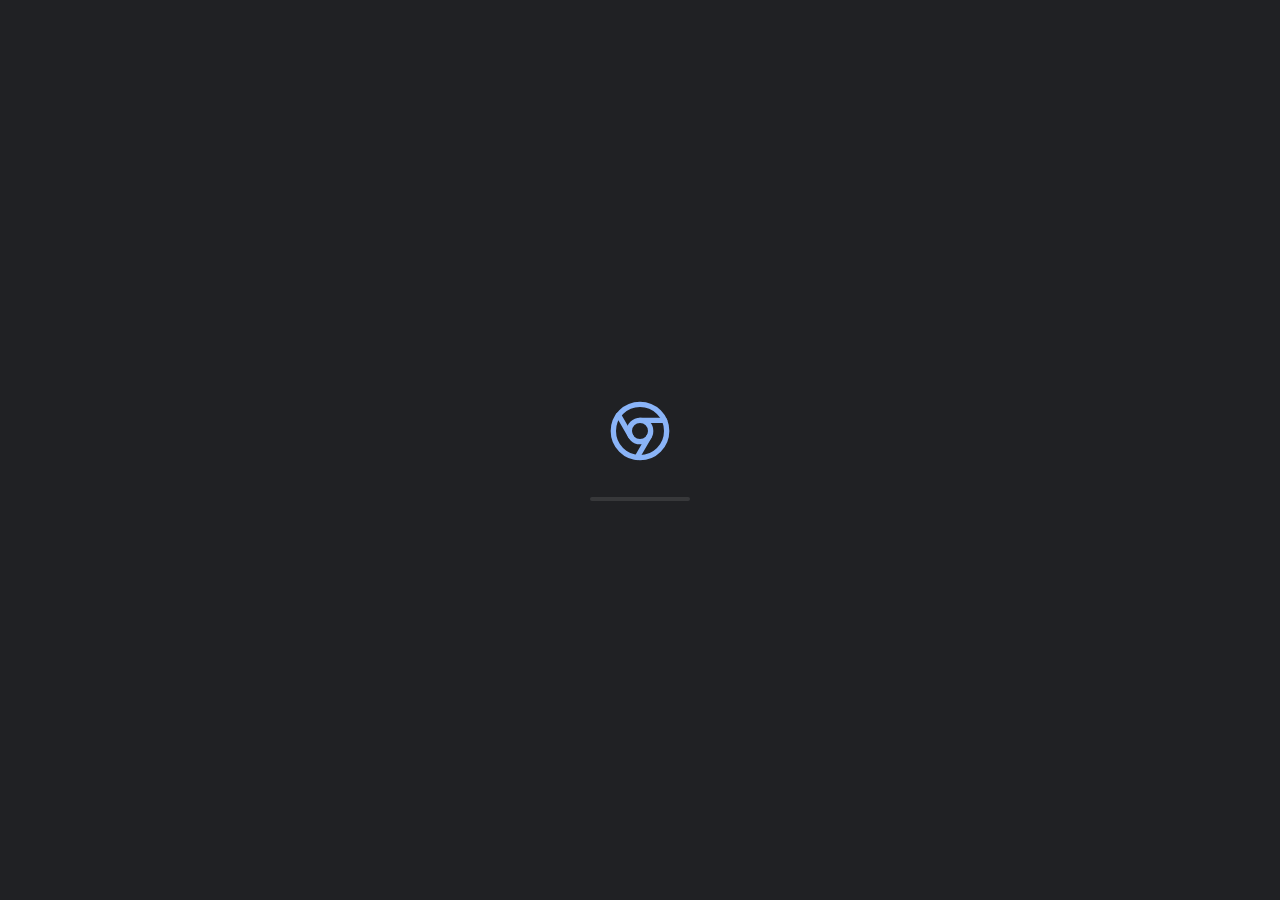
==== commit 1107523d: "Fix HTML structure by adding missing closing tags" ====
--- a/index.html
+++ b/index.html
@@ -9,29 +9,11 @@
     <base target="_blank">
 <base target="_blank">
 <base target="_blank">
+<base target="_blank">
+<base target="_blank">
 </head>
 <body data-theme="dark">
-    <div id="dev-banner" style="position: fixed; top: 0; left: 0; width: 100%; background: #ea4335; color: white; text-align: center; padding: 12px 20px; font-size: 14px; font-weight: 500; z-index: 999999; font-family: 'Google Sans', 'Segoe UI', Roboto, sans-serif; box-shadow: 0 2px 10px rgba(234,67,53,0.3);">
-    ⚠️ The website is currently going under huge development. We are fixing games and changing the name of our website soon.
-</div>
-<style>
-    #dev-banner { animation: bannerPulse 3s infinite ease-in-out; }
-    @keyframes bannerPulse {
-        0%, 100% { background: #ea4335; }
-        50% { background: #d33426; }
-    }
-    /* Push content down to account for banner */
-    #boot-screen { margin-top: 44px; }
-    #account-loading-screen { margin-top: 44px; }
-    #account-modal { margin-top: 44px; }
-    #welcome-modal { margin-top: 44px; }
-    #setup-screen { margin-top: 44px; }
-    #lock-screen { margin-top: 44px; }
-    #desktop { margin-top: 44px; height: calc(100vh - 44px); }
-    #aboutblank-modal { margin-top: 44px; }
-    #update-modal { margin-top: 44px; }
-    #calendar-modal { margin-top: 44px; }
-</style>
+
     <div id="boot-screen">
         <div class="boot-logo">
             <svg viewBox="0 0 24 24" fill="none" stroke="currentColor" stroke-width="2" stroke-linecap="round" stroke-linejoin="round" style="width: 64px; height: 64px; color: #8ab4f8;"><circle cx="12" cy="12" r="10"></circle><circle cx="12" cy="12" r="4"></circle><line x1="21.17" y1="8" x2="12" y2="8"></line><line x1="3.95" y1="6.06" x2="8.54" y2="14"></line><line x1="10.88" y1="21.94" x2="15.46" y2="14"></line></svg>
@@ -67,24 +49,21 @@
         </div>
     </div>
 
-    <!-- Update V1.8 Modal -->
+    <!-- Update V2.1 Modal -->
     <div id="update-modal" style="display: none; position: fixed; top: 0; left: 0; width: 100%; height: 100%; background: rgba(0,0,0,0.8); z-index: 100000; justify-content: center; align-items: center;">
         <div class="update-box" style="background: var(--sys-surface); border-radius: var(--radius-lg); padding: 30px; width: 500px; max-height: 80vh; overflow-y: auto; box-shadow: 0 20px 50px rgba(0,0,0,0.5); border: 1px solid var(--sys-border);">
-            <h2 style="margin: 0 0 20px 0; color: var(--sys-primary); font-size: 24px;">🎉 Echo OS Development Update <span style="font-size:14px;color:var(--sys-text-muted)">MAY 6</span></h2>
+            <h2 style="margin: 0 0 20px 0; color: var(--sys-primary); font-size: 24px;">🎉 Echo OS Update <span style="font-size:14px;color:var(--sys-text-muted)">V2.1</span></h2>
             <div style="background: rgba(128,128,128,0.1); border-radius: var(--radius-md); padding: 20px; margin-bottom: 20px;">
                 <h3 style="margin: 0 0 15px 0; color: var(--sys-text); font-size: 16px;">What's New:</h3>
                 <ul style="margin: 0; padding-left: 20px; color: var(--sys-text); font-size: 14px; line-height: 1.6;">
-                    <li><strong>👤 Echo Account System</strong> - Create and manage Echo OS accounts with @echoos.com</li>
-                    <li><strong>🏠 Fixed Granny 3</strong> - Granny 3 now loads correctly</li>
-                    <li><strong>👵 Added Granny 2</strong> - New horror game available</li>
-                    <li><strong>⚡ Added Pokemon</strong> - Pokemon game now available</li>
-                    <li><strong>🏎️ Fixed Smash Karts</strong> - Smash Karts now loads correctly</li>
-                    <li><strong>🎵 Echo Music Media Controller</strong> - Control music from taskbar</li>
-                    <li><strong>🎤 Fixed Friday Night Funkin</strong> - FNF now loads correctly</li>
-                    <li><strong>🔫 Added 1v1.LOL</strong> - New battle royale shooter available</li>
-                    <li><strong>🔗 Auto Link Creator Removed</strong> - Now a button you can click instead</li>
-                    <li><strong>📌 Continue Where You Left Off</strong> - Active apps shown in launcher</li>
-                    <li><strong>🔋 Battery Saver</strong> - Saves data usage to a file automatically</li>
+                    <li><strong>🎤 Fixed FNF</strong> - Friday Night Funkin now loads correctly</li>
+                    <li><strong>⛏️ Fixed Eaglercraft Lag</strong> - Performance improvements</li>
+                    <li><strong>🚗 Fixed Escape Road</strong> - Escape Road now works properly</li>
+                    <li><strong>🏎️ Fixed Escape Road 2</strong> - Escape Road 2 now works properly</li>
+                    <li><strong>📱 Fixed Bitlife</strong> - Bitlife loading issues resolved</li>
+                    <li><strong>💬 Added Chat</strong> - New Echo Chat app with DM notifications</li>
+                    <li><strong>✨ Added New Entering Screen</strong> - "Created By Darden" creator screen</li>
+                    <li><strong>🚔 Fixed GTA Vice City</strong> - GTA Vice City now loads correctly</li>
                 </ul>
             </div>
             <div style="display: flex; gap: 10px; justify-content: flex-end; flex-wrap: wrap;">
@@ -201,8 +180,8 @@
                 <div class="lock-user-avatar">
                     <img src="https://www.gravatar.com/avatar/?d=mp&s=128" alt="User" id="lock-avatar-img">
                 </div>
-                <h2 id="echo-lock-username" class="echo-lock-username">User</h2>
-                <div id="echo-lock-email" class="echo-lock-email"></div>
+                <h2 id="lock-username" >User</h2>
+                <div id="lock-email" ></div>
                 <button class="lock-option-btn" onclick="goIntoAboutBlank()" style="margin-bottom: 20px; background: rgba(255,255,255,0.2); font-size: 12px;">
                     <svg viewBox="0 0 24 24" width="14" height="14" fill="none" stroke="currentColor" stroke-width="2">
                         <rect x="3" y="3" width="18" height="18" rx="2"/>
@@ -248,6 +227,20 @@
                     </svg>
                 </button>
             </div>
+        </div>
+    </div>
+
+    <!-- Creator Screen -->
+    <div id="creator-screen" style="display: none; position: fixed; top: 0; left: 0; width: 100%; height: 100%; background: #000; z-index: 99996; justify-content: center; align-items: center; opacity: 0; transition: opacity 1s ease-in;">
+        <div id="creator-text" style="color: white; font-size: 48px; font-weight: 300; font-family: 'Google Sans', 'Segoe UI', Roboto, sans-serif; opacity: 0; transition: opacity 2s ease-in-out; text-align: center; letter-spacing: 4px; text-transform: uppercase;">
+            Created By Darden
+        </div>
+    </div>
+
+    <!-- Creator Screen -->
+    <div id="creator-screen" style="display: none; position: fixed; top: 0; left: 0; width: 100%; height: 100%; background: #000; z-index: 99996; justify-content: center; align-items: center; opacity: 0; transition: opacity 1s ease-in;">
+        <div id="creator-text" style="color: white; font-size: 48px; font-weight: 300; font-family: 'Google Sans', 'Segoe UI', Roboto, sans-serif; opacity: 0; transition: opacity 2s ease-in-out; text-align: center; letter-spacing: 4px; text-transform: uppercase;">
+            Created By Darden
         </div>
     </div>
 
@@ -440,18 +433,16 @@
 
                 <h3 class="settings-title">System Updates</h3>
                 <div class="settings-card">
-                    <strong style="display: block; margin-bottom: 5px;">Echo OS v1.0 Development Build</strong>
+                    <strong style="display: block; margin-bottom: 5px;">Echo OS v2.1</strong>
                     <ul style="font-size: 13px; color: var(--sys-text-muted); margin-top: 0; margin-bottom: 15px; padding-left: 20px;">
-                        <li>🛍️ Upgraded The Play Store - detail modals, browse all items</li>
-                        <li>🔧 Fixed the Servers - connectivity issues resolved</li>
-                        <li>📱 Added Bitlife - text-based life simulator</li>
-                        <li>🏈 Added Football Bros - football sports game</li>
-                        <li>⭐ Favorites Tab - save favorite games and apps</li>
-                        <li>📱 Apps Category - browse apps in Store</li>
-                        <li>👤 Echo Account System - Create and manage Echo OS accounts</li>
-                        <li>🎵 Echo Music Media Controller - control from taskbar</li>
-                        <li>Continue where you left off - active apps in launcher</li>
-                        <li>Battery Saver - saves data usage to file automatically</li>
+                        <li>🎤 Fixed FNF - Friday Night Funkin now loads correctly</li>
+                        <li>⛏️ Fixed Eaglercraft Lag - Performance improvements</li>
+                        <li>🚗 Fixed Escape Road - Now works properly</li>
+                        <li>🏎️ Fixed Escape Road 2 - Now works properly</li>
+                        <li>📱 Fixed Bitlife - Loading issues resolved</li>
+                        <li>💬 Added Chat - New Echo Chat app with DM notifications</li>
+                        <li>✨ Added New Entering Screen - "Created By Darden" creator screen</li>
+                        <li>🚔 Fixed GTA Vice City - Now loads correctly</li>
                     </ul>
                     <button onclick="alert('Your system is up to date!')" class="modern-btn">Check for Updates</button>
                 </div>
@@ -627,6 +618,7 @@
         <div class="window" id="granny2-window" style="display: none; width: 800px; height: 600px;"><div class="window-header" id="granny2-window-header"><span class="window-title">👵 Granny 2</span><div><button class="win-btn" onclick="minimizeApp('granny2-window')">−</button><button class="win-btn" onclick="maximizeApp('granny2-window')">□</button><button class="win-btn close-btn" onclick="closeApp('granny2-window')">✕</button></div></div><div class="window-content"><iframe data-src="Games/granny2.html" src="" width="100%" height="100%" frameborder="0" allow="fullscreen; pointer-lock; keyboard-map;"></iframe></div></div>
         <div class="window" id="pokemon-window" style="display: none; width: 800px; height: 600px;"><div class="window-header" id="pokemon-window-header"><span class="window-title">⚡ Pokemon</span><div><button class="win-btn" onclick="minimizeApp('pokemon-window')">−</button><button class="win-btn" onclick="maximizeApp('pokemon-window')">□</button><button class="win-btn close-btn" onclick="closeApp('pokemon-window')">✕</button></div></div><div class="window-content"><iframe data-src="Games/pokemon-wip.html" src="" width="100%" height="100%" frameborder="0" allow="fullscreen; pointer-lock; keyboard-map;"></iframe></div></div>
         <div class="window" id="1v1lol-window" style="display: none; width: 800px; height: 600px;"><div class="window-header" id="1v1lol-window-header"><span class="window-title">🔫 1v1.LOL</span><div><button class="win-btn" onclick="minimizeApp('1v1lol-window')">−</button><button class="win-btn" onclick="maximizeApp('1v1lol-window')">□</button><button class="win-btn close-btn" onclick="closeApp('1v1lol-window')">✕</button></div></div><div class="window-content"><iframe data-src="Games/1v1 LOL.html" src="" width="100%" height="100%" frameborder="0" allow="fullscreen; pointer-lock; keyboard-map;"></iframe></div>
+        </div>
         <div class="window" id="bitlife-window" style="display: none; width: 800px; height: 600px;"><div class="window-header" id="bitlife-window-header"><span class="window-title">📱 Bitlife</span><div><button class="win-btn" onclick="minimizeApp('bitlife-window')">−</button><button class="win-btn" onclick="maximizeApp('bitlife-window')">□</button><button class="win-btn close-btn" onclick="closeApp('bitlife-window')">✕</button></div></div><div class="window-content"><iframe data-src="Games/bitlife.html" src="" width="100%" height="100%" frameborder="0" allow="fullscreen; pointer-lock; keyboard-map;"></iframe></div></div>
         <div class="window" id="footballbros-window" style="display: none; width: 800px; height: 600px;"><div class="window-header" id="footballbros-window-header"><span class="window-title">🏈 Football Bros</span><div><button class="win-btn" onclick="minimizeApp('footballbros-window')">−</button><button class="win-btn" onclick="maximizeApp('footballbros-window')">□</button><button class="win-btn close-btn" onclick="closeApp('footballbros-window')">✕</button></div></div><div class="window-content"><iframe data-src="Games/football-bros.html" src="" width="100%" height="100%" frameborder="0" allow="fullscreen; pointer-lock; keyboard-map;"></iframe></div></div>
 <div class="window" id="linkcreator-window" style="display: none; width: 600px; height: 500px;">
@@ -652,6 +644,20 @@
                     <p style="font-size: 11px; font-weight: 600; color: var(--sys-primary); text-transform: uppercase; letter-spacing: 0.5px; margin-bottom: 8px;">History</p>
                     <div id="lc-history-list" style="display: flex; flex-direction: column; gap: 5px; max-height: 120px; overflow-y: auto;"></div>
                 </div>
+            </div>
+        </div>
+
+        <div class="window" id="echochat-window" style="display: none; width: 900px; height: 700px;">
+            <div class="window-header" id="echochat-window-header">
+                <span class="window-title">💬 Echo Chat</span>
+                <div>
+                    <button class="win-btn" onclick="minimizeApp('echochat-window')">−</button>
+                    <button class="win-btn" onclick="maximizeApp('echochat-window')">□</button>
+                    <button class="win-btn close-btn" onclick="closeApp('echochat-window')">✕</button>
+                </div>
+            </div>
+            <div class="window-content" style="padding: 0; overflow: hidden;">
+                <iframe data-src="Apps/EchoChat.html" src="" width="100%" height="100%" frameborder="0" allow="fullscreen; pointer-lock; keyboard-map;"></iframe>
             </div>
         </div>
 
@@ -680,10 +686,8 @@
             <div class="launcher-item" data-app-id="1v1lol-window" data-icon="🔫" data-name="1v1.LOL" onclick="openApp('1v1lol-window')"><div class="l-icon">🔫</div><span class="l-text">1v1.LOL</span></div>
             <div class="launcher-item" data-app-id="bitlife-window" data-icon="📱" data-name="Bitlife" onclick="openApp('bitlife-window')"><div class="l-icon">📱</div><span class="l-text">Bitlife</span></div>
             <div class="launcher-item" data-app-id="footballbros-window" data-icon="🏈" data-name="Football Bros" onclick="openApp('footballbros-window')"><div class="l-icon">🏈</div><span class="l-text">Football Bros</span></div>
-
-
-        </div>
-    </div>
+            <div class="launcher-item" data-app-id="echochat-window" data-icon="💬" data-name="Echo Chat" onclick="openApp('echochat-window')"><div class="l-icon">💬</div><span class="l-text">Echo Chat</span></div>
+        </div>
 
     <div id="media-control-modal">
         <div class="media-modal-header">
@@ -749,6 +753,7 @@
                 <button class="app-icon" id="taskbar-wordpad-window" draggable="true" onclick="toggleApp('wordpad-window')" title="Wordpad">📝</button>
                 <button class="app-icon" id="taskbar-calc-window" draggable="true" onclick="toggleApp('calc-window')" title="Calculator">🧮</button>
                 <button class="app-icon" id="taskbar-files-window" draggable="true" onclick="toggleApp('files-window')" title="Files">📁</button>
+                <button class="app-icon" id="taskbar-echochat-window" draggable="true" onclick="toggleApp('echochat-window')" title="Echo Chat">💬</button>
             </div>
             <button id="media-control-btn" onclick="toggleMediaModal()" title="Media Controls">
                 <div class="media-wave"></div>
@@ -764,6 +769,7 @@
             </div>
         </div>
     </div>
+    </div>
 
     <script src="script.js"></script>
 </body>
--- a/style.css
+++ b/style.css
@@ -2028,3 +2028,47 @@
     font-size: 11px;
     color: var(--ps-text-muted);
 }
+/* ===== CREATOR SCREEN STYLES ===== */
+#creator-screen {
+    background: #000 !important;
+    display: none;
+}
+
+#creator-text {
+    letter-spacing: 4px;
+    text-transform: uppercase;
+    font-weight: 300;
+}
+
+/* ===== CHAT NOTIFICATION STYLES ===== */
+.chat-notif-avatar {
+    width: 36px;
+    height: 36px;
+    border-radius: 50%;
+    background: linear-gradient(135deg, #1a73e8, #8ab4f8);
+    display: flex;
+    align-items: center;
+    justify-content: center;
+    font-size: 18px;
+    flex-shrink: 0;
+}
+
+.chat-notif-content {
+    flex: 1;
+    min-width: 0;
+}
+
+.chat-notif-username {
+    font-size: 13px;
+    font-weight: 600;
+    color: var(--sys-text);
+    margin-bottom: 2px;
+}
+
+.chat-notif-message {
+    font-size: 12px;
+    color: var(--sys-text-muted);
+    white-space: nowrap;
+    overflow: hidden;
+    text-overflow: ellipsis;
+}
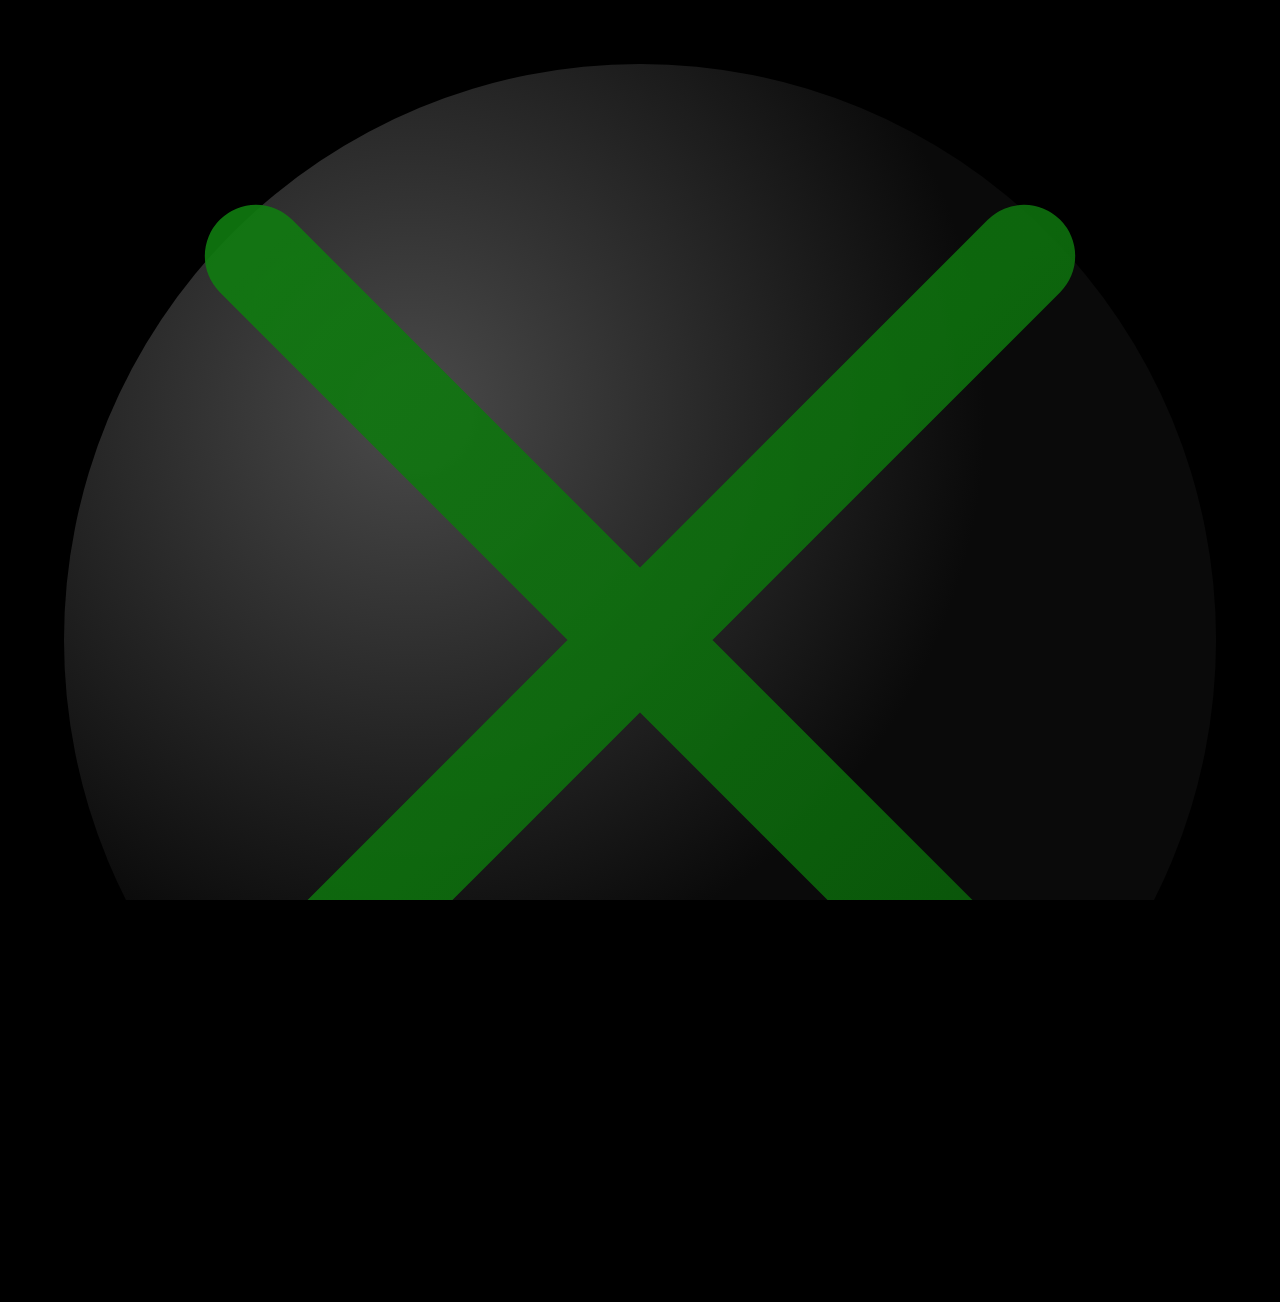
==== commit 139213ce: "Change greeting from 'Hello' to 'Goodbye'" ====
--- a/index.html
+++ b/index.html
@@ -3,324 +3,459 @@
 <head>
     <meta charset="UTF-8">
     <meta name="viewport" content="width=device-width, initial-scale=1.0">
-    <title id="page-title">Echo OS</title>
+    <title>Echo OS</title>
     <link rel="stylesheet" href="style.css">
     <link id="page-favicon" rel="icon" type="image/png" href="[data-uri]">
     <base target="_blank">
 <base target="_blank">
-<base target="_blank">
-<base target="_blank">
-<base target="_blank">
 </head>
-<body data-theme="dark">
-
-    <div id="boot-screen">
-        <div class="boot-logo">
-            <svg viewBox="0 0 24 24" fill="none" stroke="currentColor" stroke-width="2" stroke-linecap="round" stroke-linejoin="round" style="width: 64px; height: 64px; color: #8ab4f8;"><circle cx="12" cy="12" r="10"></circle><circle cx="12" cy="12" r="4"></circle><line x1="21.17" y1="8" x2="12" y2="8"></line><line x1="3.95" y1="6.06" x2="8.54" y2="14"></line><line x1="10.88" y1="21.94" x2="15.46" y2="14"></line></svg>
-        </div>
-        <div class="boot-loader"></div>
-    </div>
-
-    <!-- Account Loading Screen -->
-    <div id="account-loading-screen" style="display: none;">
-        <div class="account-loading-container">
-            <div class="account-loading-avatar" id="loading-avatar">👤</div>
-            <div class="account-loading-email" id="loading-email"></div>
-            <div class="account-loading-status">Loading your Echo OS data...</div>
-            <div class="account-loading-bar">
-                <div class="account-loading-progress" id="loading-progress"></div>
-            </div>
-            <div class="account-loading-details" id="loading-details">Initializing...</div>
-        </div>
-    </div>
-
-    <!-- About Blank Modal -->
-    <div id="aboutblank-modal" style="display: none;">
-        <div class="aboutblank-box">
-            <h2>🔒 About:Blank Cloaking</h2>
-            <p>Do you wish to open in about:blank?</p>
-            <p style="font-size: 12px; color: var(--sys-text-muted); margin-top: 5px;">This helps hide this site from your browser history.</p>
-            <div class="aboutblank-buttons">
-                <button class="ab-btn always" onclick="handleAboutBlank('always')">Always</button>
-                <button class="ab-btn just-once" onclick="handleAboutBlank('once')">Just Once</button>
-                <button class="ab-btn no" onclick="handleAboutBlank('no')">No</button>
-                <button class="ab-btn block" onclick="handleAboutBlank('block')">BLOCK</button>
-            </div>
-        </div>
-    </div>
-
-    <!-- Update V2.1 Modal -->
-    <div id="update-modal" style="display: none; position: fixed; top: 0; left: 0; width: 100%; height: 100%; background: rgba(0,0,0,0.8); z-index: 100000; justify-content: center; align-items: center;">
-        <div class="update-box" style="background: var(--sys-surface); border-radius: var(--radius-lg); padding: 30px; width: 500px; max-height: 80vh; overflow-y: auto; box-shadow: 0 20px 50px rgba(0,0,0,0.5); border: 1px solid var(--sys-border);">
-            <h2 style="margin: 0 0 20px 0; color: var(--sys-primary); font-size: 24px;">🎉 Echo OS Update <span style="font-size:14px;color:var(--sys-text-muted)">V2.1</span></h2>
-            <div style="background: rgba(128,128,128,0.1); border-radius: var(--radius-md); padding: 20px; margin-bottom: 20px;">
-                <h3 style="margin: 0 0 15px 0; color: var(--sys-text); font-size: 16px;">What's New:</h3>
-                <ul style="margin: 0; padding-left: 20px; color: var(--sys-text); font-size: 14px; line-height: 1.6;">
-                    <li><strong>🎤 Fixed FNF</strong> - Friday Night Funkin now loads correctly</li>
-                    <li><strong>⛏️ Fixed Eaglercraft Lag</strong> - Performance improvements</li>
-                    <li><strong>🚗 Fixed Escape Road</strong> - Escape Road now works properly</li>
-                    <li><strong>🏎️ Fixed Escape Road 2</strong> - Escape Road 2 now works properly</li>
-                    <li><strong>📱 Fixed Bitlife</strong> - Bitlife loading issues resolved</li>
-                    <li><strong>💬 Added Chat</strong> - New Echo Chat app with DM notifications</li>
-                    <li><strong>✨ Added New Entering Screen</strong> - "Created By Darden" creator screen</li>
-                    <li><strong>🚔 Fixed GTA Vice City</strong> - GTA Vice City now loads correctly</li>
-                </ul>
-            </div>
-            <div style="display: flex; gap: 10px; justify-content: flex-end; flex-wrap: wrap;">
-                <button id="update-continue-btn" onclick="closeUpdateModal()" class="update-countdown-btn" disabled>Continue (5)</button>
-            </div>
-        </div>
-    </div>
-
-    <!-- Account System Modal -->
-    <div id="account-modal" style="display: none; position: fixed; top: 0; left: 0; width: 100%; height: 100%; background: linear-gradient(135deg, #1a73e8 0%, #4285f4 50%, #8ab4f8 100%); z-index: 99996; justify-content: center; align-items: center;">
-        <div class="account-box">
-            <div class="account-logo">
-                <svg viewBox="0 0 24 24" fill="none" stroke="currentColor" stroke-width="2" stroke-linecap="round" stroke-linejoin="round" style="width: 48px; height: 48px; color: white;"><circle cx="12" cy="12" r="10"></circle><circle cx="12" cy="12" r="4"></circle><line x1="21.17" y1="8" x2="12" y2="8"></line><line x1="3.95" y1="6.06" x2="8.54" y2="14"></line><line x1="10.88" y1="21.94" x2="15.46" y2="14"></line></svg>
-            </div>
-            <h2>Welcome to Echo OS</h2>
-            <p class="account-subtitle">Sign in with your Echo Account</p>
-
-            <div id="account-signin-view">
-                <div class="account-input-group">
-                    <label>Email</label>
-                    <input type="text" id="account-email-input" class="account-input" placeholder="username@echoos.com">
-                </div>
-                <div class="account-input-group">
-                    <label>Password</label>
-                    <input type="password" id="account-password-input" class="account-input" placeholder="Enter your password">
-                </div>
-                <button class="account-btn-primary" onclick="signInAccount()">Sign In</button>
-                <div class="account-divider">
-                    <span>or</span>
-                </div>
-                <button class="account-btn-secondary" onclick="showCreateAccount()">Create New Account</button>
-            </div>
-
-            <div id="account-create-view" style="display: none;">
-                <div class="account-input-group">
-                    <label>Full Name</label>
-                    <input type="text" id="create-name-input" class="account-input" placeholder="Enter your full name">
-                </div>
-                <div class="account-input-group">
-                    <label>Choose Username</label>
-                    <div class="account-username-wrapper">
-                        <input type="text" id="create-username-input" class="account-input" placeholder="username" oninput="updateEmailPreview()">
-                        <span class="account-domain">@echoos.com</span>
-                    </div>
-                    <div class="account-email-preview" id="email-preview"></div>
-                </div>
-                <div class="account-input-group">
-                    <label>Password</label>
-                    <input type="password" id="create-password-input" class="account-input" placeholder="Create a password">
-                </div>
-                <div class="account-input-group">
-                    <label>Confirm Password</label>
-                    <input type="password" id="create-confirm-input" class="account-input" placeholder="Confirm your password">
-                </div>
-                <button class="account-btn-primary" onclick="createAccount()">Create Account</button>
-                <button class="account-btn-text" onclick="showSignIn()">Back to Sign In</button>
-            </div>
-
-            <div id="account-error" class="account-error"></div>
-        </div>
-    </div>
-
-    <div id="welcome-modal" style="display: none;">
-        <div class="welcome-box">
-            <h2>🎉 Welcome to ECHO OS!!!</h2>
-            <p>You're new to Echo OS. Echo OS is being built with care.</p>
-            <p>Do whatever you like in this OS system. New features will be added soon, Check the updates in Settings..</p>
-            <p style="color: var(--sys-primary); font-size: 12px; margin-top: 15px;">Enjoy Echo OS. Created on Nov 21 4:52PM</p>
-            <button onclick="closeWelcomeModal()">Awesome!</button>
-        </div>
-    </div>
-
-    <div id="setup-screen" style="display: none;">
-        <div class="setup-card">
-            <div id="setup-step-1" class="setup-step active">
-                <div class="setup-icon">👋</div>
-                <h2 class="setup-title">Welcome to Echo OS</h2>
-                <p class="setup-text">Let's get your new workspace set up. Who is going to be using this device?</p>
-                <input type="text" id="setup-name-input" class="setup-input" placeholder="Enter your full name">
-                <div class="setup-buttons">
-                    <button class="setup-btn-primary" onclick="processSetupStep1()">Continue</button>
-                </div>
-            </div>
-            <div id="setup-step-2" class="setup-step">
-                <div class="setup-icon">🔒</div>
-                <h2 class="setup-title">Secure your device</h2>
-                <p class="setup-text">Create a password to protect your data and prevent unauthorized access.</p>
-                <input type="password" id="setup-pass-input" class="setup-input" placeholder="Choose a password (Optional)">
-                <div class="setup-buttons">
-                    <button class="setup-btn-secondary" onclick="processSetupStep2(true)">Skip</button>
-                    <button class="setup-btn-primary" onclick="processSetupStep2(false)">Set Password</button>
-                </div>
-            </div>
-            <div id="setup-step-3" class="setup-step">
-                <div class="setup-icon">📜</div>
-                <h2 class="setup-title">Review Terms of Use</h2>
-                <p class="setup-text">Please review the system guidelines before continuing to your desktop environment.</p>
-                <div class="tou-box">
-                    <strong>Terms of Use:</strong><br><br>
-                    This is a Chrome Simulation Website that is only for playing, and simulation use.<br><br>
-                    If used for proxy or playing use, You will be banished and banned from the website forever.
-                </div>
-                <div class="setup-buttons">
-                    <button class="setup-btn-secondary" onclick="location.reload()">Decline</button>
-                    <button class="setup-btn-primary" onclick="finalizeSetup()">Accept and Continue</button>
-                </div>
-            </div>
-        </div>
-    </div>
-
-    <div id="lock-screen" style="display: none;">
-        <div class="lock-container">
-            <div class="lock-content">
-                <div class="lock-user-avatar">
-                    <img src="https://www.gravatar.com/avatar/?d=mp&s=128" alt="User" id="lock-avatar-img">
-                </div>
-                <h2 id="lock-username" >User</h2>
-                <div id="lock-email" ></div>
-                <button class="lock-option-btn" onclick="goIntoAboutBlank()" style="margin-bottom: 20px; background: rgba(255,255,255,0.2); font-size: 12px;">
-                    <svg viewBox="0 0 24 24" width="14" height="14" fill="none" stroke="currentColor" stroke-width="2">
-                        <rect x="3" y="3" width="18" height="18" rx="2"/>
-                        <line x1="3" y1="3" x2="21" y2="21"/>
-                    </svg>
-                    🔒 Go into about:blank
-                </button>
-                <div class="lock-input-wrapper">
-                    <input type="password" id="lock-password" class="lock-password-input" placeholder="Enter password">
-                    <button class="lock-submit-btn" onclick="unlockOS()">
-                        <svg viewBox="0 0 24 24" width="24" height="24" fill="none" stroke="currentColor" stroke-width="2">
-                            <path d="M5 12h14M12 5l7 7-7 7"/>
-                        </svg>
-                    </button>
-                </div>
-                <div id="lock-error" class="lock-error">Incorrect password. Please try again.</div>
-                <div class="lock-options">
-                    <button class="lock-option-btn" onclick="showSecurityQuestion()">
-                        <svg viewBox="0 0 24 24" width="16" height="16" fill="none" stroke="currentColor" stroke-width="2">
-                            <circle cx="12" cy="12" r="10"/>
-                            <path d="M9.09 9a3 3 0 0 1 5.83 1c0 2-3 3-3 3"/>
-                            <line x1="12" y1="17" x2="12.01" y2="17"/>
-                        </svg>
-                        Forgot password?
-                    </button>
-                </div>
-                <div id="security-hint" class="security-hint" style="display: none;">
-                    <p id="lock-question-text"></p>
-                </div>
-            </div>
-            <div class="lock-accounts-section">
-                <div class="lock-accounts-header">
-                    <span>Other Accounts</span>
-                    <button class="lock-add-account-btn" onclick="showAccountModalFromLock()">+ Add Account</button>
-                </div>
-                <div class="lock-accounts-list" id="lock-accounts-list"></div>
-            </div>
-            <div class="lock-footer">
-                <button class="lock-shutdown-btn" onclick="location.reload()" title="Shut down">
-                    <svg viewBox="0 0 24 24" width="20" height="20" fill="none" stroke="currentColor" stroke-width="2">
-                        <path d="M18.36 6.64a9 9 0 1 1-12.73 0"/>
-                        <line x1="12" y1="2" x2="12" y2="12"/>
-                    </svg>
-                </button>
-            </div>
-        </div>
-    </div>
-
-    <!-- Creator Screen -->
-    <div id="creator-screen" style="display: none; position: fixed; top: 0; left: 0; width: 100%; height: 100%; background: #000; z-index: 99996; justify-content: center; align-items: center; opacity: 0; transition: opacity 1s ease-in;">
-        <div id="creator-text" style="color: white; font-size: 48px; font-weight: 300; font-family: 'Google Sans', 'Segoe UI', Roboto, sans-serif; opacity: 0; transition: opacity 2s ease-in-out; text-align: center; letter-spacing: 4px; text-transform: uppercase;">
-            Created By Darden
-        </div>
-    </div>
-
-    <!-- Creator Screen -->
-    <div id="creator-screen" style="display: none; position: fixed; top: 0; left: 0; width: 100%; height: 100%; background: #000; z-index: 99996; justify-content: center; align-items: center; opacity: 0; transition: opacity 1s ease-in;">
-        <div id="creator-text" style="color: white; font-size: 48px; font-weight: 300; font-family: 'Google Sans', 'Segoe UI', Roboto, sans-serif; opacity: 0; transition: opacity 2s ease-in-out; text-align: center; letter-spacing: 4px; text-transform: uppercase;">
-            Created By Darden
-        </div>
-    </div>
-
-    <div id="desktop">
-        <div id="context-menu" style="display: none;">
-            <div class="context-item" onclick="location.reload()">🔄 Refresh</div>
-            <div class="context-item" onclick="openApp('settings-window')">🖼️ Set wallpaper</div>
-            <div class="context-divider"></div>
-            <div class="context-item" id="context-uninstall" style="display: none; color: #ea4335;">🗑️ Uninstall App</div>
-            <div class="context-item" onclick="lockSystem()">🔒 Lock screen</div>
-        </div>
-
-        <div id="launcher-context-menu" style="display: none;">
-            <div class="context-item" onclick="launcherContextAction('open')">▶️ Open</div>
-            <div class="context-item" onclick="launcherContextAction('addToShelf')">📌 Add to Shelf</div>
-            <div class="context-divider"></div>
-            <div class="context-item" onclick="launcherContextAction('uninstall')" style="color: #ea4335;">🗑️ Uninstall</div>
-        </div>
-
-        <div id="calendar-modal" style="display: none;">
-            <div class="calendar-box">
-                <div class="calendar-header">
-                    <button onclick="changeMonth(-1)">◀</button>
-                    <h3 id="calendar-month-year">March 2026</h3>
-                    <button onclick="changeMonth(1)">▶</button>
-                </div>
-                <div class="calendar-weekdays">
-                    <span>Sun</span><span>Mon</span><span>Tue</span><span>Wed</span><span>Thu</span><span>Fri</span><span>Sat</span>
-                </div>
-                <div class="calendar-days" id="calendar-days"></div>
-            </div>
-        </div>
-
-        <div id="snap-preview"></div>
-
-        <div id="desktop-icons-container">
-            <div class="desktop-icon" id="di-store" style="top: 20px; left: 20px;" ondblclick="openApp('store-window')"><div class="icon-emoji">🛍️</div><div class="icon-text">App Store</div></div>
-            <div class="desktop-icon" id="di-games" style="top: 120px; left: 20px;" ondblclick="openApp('files-window')"><div class="icon-emoji">📁</div><div class="icon-text">Files</div></div>
-        </div>
-
+<body>
+
+    <!-- ===== ECHO OS BOOT SEQUENCE ===== -->
+    <div id="echo-boot-screen">
+        <div class="echo-boot-logo">
+            <svg viewBox="0 0 100 100" class="echo-sphere">
+                <defs>
+                    <radialGradient id="sphereGrad" cx="30%" cy="30%">
+                        <stop offset="0%" style="stop-color:#4a4a4a"/>
+                        <stop offset="50%" style="stop-color:#2a2a2a"/>
+                        <stop offset="100%" style="stop-color:#0a0a0a"/>
+                    </radialGradient>
+                    <linearGradient id="xGrad" x1="0%" y1="0%" x2="100%" y2="100%">
+                        <stop offset="0%" style="stop-color:#107c10"/>
+                        <stop offset="50%" style="stop-color:#0e700e"/>
+                        <stop offset="100%" style="stop-color:#0a5a0a"/>
+                    </linearGradient>
+                </defs>
+                <circle cx="50" cy="50" r="45" fill="url(#sphereGrad)"/>
+                <path d="M20 20 L80 80 M80 20 L20 80" stroke="url(#xGrad)" stroke-width="8" stroke-linecap="round" opacity="0.9"/>
+            </svg>
+        </div>
+        <div class="echo-boot-glow"></div>
+        <div class="echo-boot-text">ECHO OS</div>
+    </div>
+
+    <!-- ===== ECHO OS OOBE / SETUP ===== -->
+    <div id="echo-oobe" style="display:none;">
+        <div class="echo-oobe-container">
+            <div class="echo-oobe-step active" id="oobe-step-1">
+                <div class="echo-oobe-logo">🎮</div>
+                <h1>Welcome to ECHO OS</h1>
+                <p>Let's get your console set up.</p>
+                <div class="echo-oobe-buttons">
+                    <button class="echo-btn-primary" onclick="nextOobeStep()">Get Started</button>
+                </div>
+            </div>
+            <div class="echo-oobe-step" id="oobe-step-2">
+                <h1>Choose your gamerpic</h1>
+                <p>Select an avatar for your profile</p>
+                <div class="echo-gamerpic-grid">
+                    <div class="echo-gamerpic-option active" data-pic="🎮" onclick="selectGamerpic(this)">🎮</div>
+                    <div class="echo-gamerpic-option" data-pic="👾" onclick="selectGamerpic(this)">👾</div>
+                    <div class="echo-gamerpic-option" data-pic="🕹️" onclick="selectGamerpic(this)">🕹️</div>
+                    <div class="echo-gamerpic-option" data-pic="⚔️" onclick="selectGamerpic(this)">⚔️</div>
+                    <div class="echo-gamerpic-option" data-pic="🏎️" onclick="selectGamerpic(this)">🏎️</div>
+                    <div class="echo-gamerpic-option" data-pic="🏀" onclick="selectGamerpic(this)">🏀</div>
+                    <div class="echo-gamerpic-option" data-pic="🧟" onclick="selectGamerpic(this)">🧟</div>
+                    <div class="echo-gamerpic-option" data-pic="🚀" onclick="selectGamerpic(this)">🚀</div>
+                </div>
+                <div class="echo-oobe-buttons">
+                    <button class="echo-btn-secondary" onclick="prevOobeStep()">Back</button>
+                    <button class="echo-btn-primary" onclick="nextOobeStep()">Next</button>
+                </div>
+            </div>
+            <div class="echo-oobe-step" id="oobe-step-3">
+                <h1>Create your Gamertag</h1>
+                <p>This is how you'll appear to other players</p>
+                <div class="echo-gamertag-input-wrapper">
+                    <input type="text" id="echo-gamertag-input" class="echo-gamertag-input" placeholder="Enter Gamertag" maxlength="15" oninput="updateGamertagPreview()">
+                    <div class="echo-gamertag-preview" id="gamertag-preview"></div>
+                </div>
+                <div class="echo-oobe-buttons">
+                    <button class="echo-btn-secondary" onclick="prevOobeStep()">Back</button>
+                    <button class="echo-btn-primary" onclick="nextOobeStep()">Next</button>
+                </div>
+            </div>
+            <div class="echo-oobe-step" id="oobe-step-4">
+                <h1>Set a passkey</h1>
+                <p>Protect your account with a 6-digit passkey</p>
+                <div class="echo-passkey-grid">
+                    <input type="password" id="echo-passkey" class="echo-passkey-input" placeholder="000000" maxlength="6">
+                </div>
+                <div class="echo-oobe-buttons">
+                    <button class="echo-btn-secondary" onclick="prevOobeStep()">Back</button>
+                    <button class="echo-btn-primary" onclick="nextOobeStep()">Next</button>
+                </div>
+            </div>
+            <div class="echo-oobe-step" id="oobe-step-5">
+                <h1>You're all set!</h1>
+                <p>Your ECHO OS is ready to play.</p>
+                <div class="echo-oobe-ready">
+                    <div class="echo-ready-gamerpic" id="oobe-final-gamerpic">🎮</div>
+                    <div class="echo-ready-gamertag" id="oobe-final-gamertag">Player1</div>
+                    <div class="echo-ready-g">0 G</div>
+                </div>
+                <div class="echo-oobe-buttons">
+                    <button class="echo-btn-primary" onclick="finishOobe()">Start Playing</button>
+                </div>
+            </div>
+        </div>
+    </div>
+
+    <!-- ===== ECHO OS SIGN-IN / PROFILE SELECT ===== -->
+    <div id="echo-signin" style="display:none;">
+        <div class="echo-signin-bg"></div>
+        <div class="echo-signin-container">
+            <div class="echo-signin-header">
+                <svg viewBox="0 0 100 100" class="echo-signin-logo">
+                    <circle cx="50" cy="50" r="45" fill="#1a1a1a"/>
+                    <path d="M20 20 L80 80 M80 20 L20 80" stroke="#107c10" stroke-width="8" stroke-linecap="round"/>
+                </svg>
+                <h1>Who's playing?</h1>
+            </div>
+            <div class="echo-profiles-grid" id="echo-profiles-grid">
+                <!-- Profiles injected by JS -->
+            </div>
+            <div class="echo-signin-options">
+                <button class="echo-signin-option" onclick="showAddProfile()">
+                    <div class="echo-profile-add">+</div>
+                    <span>Add new</span>
+                </button>
+                <button class="echo-signin-option" onclick="showGuestProfile()">
+                    <div class="echo-profile-guest">👤</div>
+                    <span>Guest</span>
+                </button>
+            </div>
+        </div>
+    </div>
+
+    <!-- ===== ECHO OS ADD PROFILE MODAL ===== -->
+    <div id="echo-add-profile-modal" style="display:none;">
+        <div class="echo-modal-overlay" onclick="closeAddProfile()"></div>
+        <div class="echo-modal-box">
+            <h2>Add Profile</h2>
+            <div class="echo-gamerpic-grid">
+                <div class="echo-gamerpic-option active" data-pic="🎮" onclick="selectNewGamerpic(this)">🎮</div>
+                <div class="echo-gamerpic-option" data-pic="👾" onclick="selectNewGamerpic(this)">👾</div>
+                <div class="echo-gamerpic-option" data-pic="🕹️" onclick="selectNewGamerpic(this)">🕹️</div>
+                <div class="echo-gamerpic-option" data-pic="⚔️" onclick="selectNewGamerpic(this)">⚔️</div>
+                <div class="echo-gamerpic-option" data-pic="🏎️" onclick="selectNewGamerpic(this)">🏎️</div>
+                <div class="echo-gamerpic-option" data-pic="🏀" onclick="selectNewGamerpic(this)">🏀</div>
+                <div class="echo-gamerpic-option" data-pic="🧟" onclick="selectNewGamerpic(this)">🧟</div>
+                <div class="echo-gamerpic-option" data-pic="🚀" onclick="selectNewGamerpic(this)">🚀</div>
+            </div>
+            <input type="text" id="new-gamertag" class="echo-modal-input" placeholder="Gamertag" maxlength="15">
+            <input type="password" id="new-passkey" class="echo-modal-input" placeholder="Passkey (6 digits)" maxlength="6">
+            <div class="echo-modal-buttons">
+                <button class="echo-btn-secondary" onclick="closeAddProfile()">Cancel</button>
+                <button class="echo-btn-primary" onclick="createProfile()">Create</button>
+            </div>
+        </div>
+    </div>
+
+    <!-- ===== ECHO OS PASSKEY ENTRY ===== -->
+    <div id="echo-passkey-modal" style="display:none;">
+        <div class="echo-modal-overlay" onclick="closePasskeyModal()"></div>
+        <div class="echo-modal-box">
+            <div class="echo-passkey-profile">
+                <div class="echo-passkey-gamerpic" id="passkey-gamerpic">🎮</div>
+                <div class="echo-passkey-gamertag" id="passkey-gamertag">Player</div>
+            </div>
+            <h3>Enter your passkey</h3>
+            <div class="echo-passkey-dots" id="echo-passkey-dots">
+                <span></span><span></span><span></span><span></span><span></span><span></span>
+            </div>
+            <input type="password" id="echo-passkey-entry" class="echo-passkey-input-hidden" maxlength="6" oninput="checkPasskey()">
+            <p class="echo-passkey-error" id="passkey-error">Incorrect passkey. Try again.</p>
+            <button class="echo-btn-text" onclick="closePasskeyModal()">Cancel</button>
+        </div>
+    </div>
+
+    <!-- ===== ECHO OS HOME DASHBOARD ===== -->
+    <div id="echo-home" style="display:none;">
+        <div class="echo-home-bg" id="echo-home-bg"></div>
+
+        <!-- Top Bar -->
+        <div class="echo-top-bar">
+            <div class="echo-top-left">
+                <div class="echo-profile-mini" onclick="toggleGuide()">
+                    <div class="echo-mini-gamerpic" id="mini-gamerpic">🎮</div>
+                    <div class="echo-mini-gamertag" id="mini-gamertag">Player1</div>
+                    <div class="echo-mini-g" id="mini-g">0 G</div>
+                </div>
+            </div>
+            <div class="echo-top-center">
+                <div class="echo-search-box" onclick="openSearch()">
+                    <span>🔍</span>
+                    <span>Search</span>
+                </div>
+            </div>
+            <div class="echo-top-right">
+                <button class="echo-top-icon" title="Settings" onclick="openApp('settings-window')">⚙️</button>
+                <button class="echo-top-icon" title="Notifications" onclick="toggleNotifications()">🔔</button>
+                <div class="echo-top-time" id="echo-clock">12:00 PM</div>
+            </div>
+        </div>
+
+        <!-- Main Content -->
+        <div class="echo-home-content">
+            <!-- Jump Back In Row -->
+            <div class="echo-section" id="echo-jump-back-in" style="display:none;">
+                <h2 class="echo-section-title">Jump back in</h2>
+                <div class="echo-game-row" id="echo-recent-row"></div>
+            </div>
+
+            <!-- Featured / Continue Playing -->
+            <div class="echo-section">
+                <h2 class="echo-section-title">Home</h2>
+                <div class="echo-featured-grid" id="echo-featured-grid">
+                    <!-- Featured game tiles -->
+                </div>
+            </div>
+
+            <!-- My Games & Apps -->
+            <div class="echo-section">
+                <h2 class="echo-section-title">My games & apps</h2>
+                <div class="echo-apps-row">
+                    <div class="echo-app-tile echo-app-wide" onclick="openApp('store-window')">
+                        <div class="echo-app-icon">🛒</div>
+                        <span>Echo Store</span>
+                    </div>
+                    <div class="echo-app-tile" onclick="openApp('files-window')">
+                        <div class="echo-app-icon">📁</div>
+                        <span>My Files</span>
+                    </div>
+                    <div class="echo-app-tile" onclick="openApp('chrome-window')">
+                        <div class="echo-app-icon">🌐</div>
+                        <span>Echo Browser</span>
+                    </div>
+                    <div class="echo-app-tile" onclick="openApp('wordpad-window')">
+                        <div class="echo-app-icon">📝</div>
+                        <span>Notepad</span>
+                    </div>
+                    <div class="echo-app-tile" onclick="openApp('calc-window')">
+                        <div class="echo-app-icon">🧮</div>
+                        <span>Calculator</span>
+                    </div>
+                    <div class="echo-app-tile" onclick="openApp('echomusic-window')">
+                        <div class="echo-app-icon">🎵</div>
+                        <span>Music</span>
+                    </div>
+                    <div class="echo-app-tile" onclick="openApp('echoflix-window')">
+                        <div class="echo-app-icon">🎬</div>
+                        <span>Video</span>
+                    </div>
+                    <div class="echo-app-tile" onclick="openApp('echochat-window')">
+                        <div class="echo-app-icon">💬</div>
+                        <span>Party Chat</span>
+                    </div>
+                </div>
+            </div>
+
+            <!-- All Games Grid -->
+            <div class="echo-section">
+                <h2 class="echo-section-title">All games</h2>
+                <div class="echo-all-games-grid" id="echo-all-games-grid">
+                    <!-- All games injected by JS -->
+                </div>
+            </div>
+        </div>
+    </div>
+
+    <!-- ===== ECHO OS GUIDE (Side Menu) ===== -->
+    <div id="echo-guide" style="display:none;">
+        <div class="echo-guide-overlay" onclick="toggleGuide()"></div>
+        <div class="echo-guide-panel">
+            <div class="echo-guide-header">
+                <div class="echo-guide-profile">
+                    <div class="echo-guide-gamerpic" id="guide-gamerpic">🎮</div>
+                    <div>
+                        <div class="echo-guide-gamertag" id="guide-gamertag">Player1</div>
+                        <div class="echo-guide-status" id="guide-status">🟢 Online</div>
+                    </div>
+                </div>
+                <div class="echo-guide-g" id="guide-g">0 G</div>
+            </div>
+            <div class="echo-guide-menu">
+                <button class="echo-guide-item active" onclick="goHome()">
+                    <span>🏠</span> Home
+                </button>
+                <button class="echo-guide-item" onclick="openApp('store-window')">
+                    <span>🛒</span> Echo Store
+                </button>
+                <button class="echo-guide-item" onclick="showGameLibrary()">
+                    <span>🎮</span> My games & apps
+                </button>
+                <button class="echo-guide-item" onclick="openApp('echomusic-window')">
+                    <span>🎵</span> Media
+                </button>
+                <button class="echo-guide-item" onclick="openApp('echochat-window')">
+                    <span>💬</span> Party & Chat
+                </button>
+                <button class="echo-guide-item" onclick="openApp('chrome-window')">
+                    <span>🌐</span> Echo Browser
+                </button>
+                <button class="echo-guide-item" onclick="openApp('settings-window')">
+                    <span>⚙️</span> Settings
+                </button>
+                <div class="echo-guide-divider"></div>
+                <button class="echo-guide-item" onclick="switchProfile()">
+                    <span>🔄</span> Switch Profile
+                </button>
+                <button class="echo-guide-item" onclick="lockConsole()">
+                    <span>🔒</span> Lock Console
+                </button>
+                <button class="echo-guide-item echo-guide-danger" onclick="powerOff()">
+                    <span>⏻</span> Power off
+                </button>
+            </div>
+        </div>
+    </div>
+
+    <!-- ===== ECHO OS NOTIFICATIONS ===== -->
+    <div id="echo-notifications" style="display:none;">
+        <div class="echo-notif-overlay" onclick="toggleNotifications()"></div>
+        <div class="echo-notif-panel">
+            <h3>Notifications</h3>
+            <div class="echo-notif-list" id="echo-notif-list">
+                <div class="echo-notif-empty">No new notifications</div>
+            </div>
+        </div>
+    </div>
+
+    <!-- ===== ECHO OS ACHIEVEMENT POPUP ===== -->
+    <div id="echo-achievement-popup" style="display:none;">
+        <div class="echo-achievement-box">
+            <div class="echo-achievement-icon">🏆</div>
+            <div class="echo-achievement-info">
+                <div class="echo-achievement-title">Achievement Unlocked</div>
+                <div class="echo-achievement-name" id="achievement-name">First Steps</div>
+                <div class="echo-achievement-points" id="achievement-points">10G</div>
+            </div>
+        </div>
+    </div>
+
+    <!-- ===== ECHO OS SEARCH ===== -->
+    <div id="echo-search" style="display:none;">
+        <div class="echo-search-overlay" onclick="closeSearch()"></div>
+        <div class="echo-search-panel">
+            <div class="echo-search-input-wrapper">
+                <span>🔍</span>
+                <input type="text" id="echo-search-input" class="echo-search-input" placeholder="Search games, apps, and more" onkeyup="searchEcho OS()">
+                <button onclick="closeSearch()">✕</button>
+            </div>
+            <div class="echo-search-results" id="echo-search-results"></div>
+        </div>
+    </div>
+
+    <!-- ===== ECHO OS GAME LIBRARY VIEW ===== -->
+    <div id="echo-library" style="display:none;">
+        <div class="echo-library-header">
+            <button class="echo-back-btn" onclick="goHome()">← Back</button>
+            <h1>My games & apps</h1>
+        </div>
+        <div class="echo-library-tabs">
+            <button class="echo-lib-tab active" onclick="filterLibrary('all')">All</button>
+            <button class="echo-lib-tab" onclick="filterLibrary('games')">Games</button>
+            <button class="echo-lib-tab" onclick="filterLibrary('apps')">Apps</button>
+            <button class="echo-lib-tab" onclick="filterLibrary('installed')">Installed</button>
+        </div>
+        <div class="echo-library-grid" id="echo-library-grid"></div>
+    </div>
+
+    <!-- ===== GAME DETAIL VIEW ===== -->
+    <div id="echo-game-detail" style="display:none;">
+        <div class="echo-detail-bg" id="echo-detail-bg"></div>
+        <div class="echo-detail-content">
+            <button class="echo-back-btn" onclick="closeGameDetail()">← Back</button>
+            <div class="echo-detail-hero">
+                <div class="echo-detail-icon" id="detail-icon">🎮</div>
+                <div class="echo-detail-info">
+                    <h1 id="detail-title">Game Title</h1>
+                    <div class="echo-detail-meta" id="detail-meta">Action • ⭐ 4.5</div>
+                    <div class="echo-detail-actions">
+                        <button class="echo-btn-play" id="detail-play-btn" onclick="playGame()">▶ Play</button>
+                        <button class="echo-btn-install" id="detail-install-btn" onclick="installGame()">⬇ Install</button>
+                        <button class="echo-btn-fav" onclick="toggleGameFavorite()">⭐</button>
+                    </div>
+                </div>
+            </div>
+            <div class="echo-detail-desc" id="detail-desc">Game description...</div>
+            <div class="echo-detail-stats" id="detail-stats"></div>
+        </div>
+    </div>
+
+    <!-- ===== MICROSOFT STORE (Rebranded Play Store) ===== -->
+    <div id="echo-store" style="display:none;">
+        <div class="echo-store-header">
+            <button class="echo-back-btn" onclick="goHome()">← Back</button>
+            <div class="echo-store-logo">
+                <svg viewBox="0 0 24 24" width="24" height="24" fill="white">
+                    <path d="M3 3h8v8H3V3zm10 0h8v8h-8V3zM3 13h8v8H3v-8zm10 0h8v8h-8v-8z"/>
+                </svg>
+                <span>Echo Store</span>
+            </div>
+        </div>
+        <div class="echo-store-nav">
+            <button class="echo-store-tab active" onclick="showStoreTab('home')">Home</button>
+            <button class="echo-store-tab" onclick="showStoreTab('games')">Games</button>
+            <button class="echo-store-tab" onclick="showStoreTab('apps')">Apps</button>
+            <button class="echo-store-tab" onclick="showStoreTab('library')">Library</button>
+            <button class="echo-store-tab" onclick="showStoreTab('search')">Search</button>
+        </div>
+        <div class="echo-store-content">
+            <div class="echo-store-tab-content active" id="store-tab-home">
+                <div class="echo-store-hero">
+                    <div class="echo-store-hero-banner" style="background: linear-gradient(135deg, #107c10, #0e5a0e);">
+                        <h2>Echo Pass</h2>
+                        <p>Discover your next favorite game</p>
+                        <button class="echo-btn-primary">Explore</button>
+                    </div>
+                </div>
+                <h3 class="echo-store-section-title">Featured Games</h3>
+                <div class="echo-store-grid" id="store-featured-grid"></div>
+                <h3 class="echo-store-section-title">Top Free</h3>
+                <div class="echo-store-grid" id="store-free-grid"></div>
+            </div>
+            <div class="echo-store-tab-content" id="store-tab-games">
+                <div class="echo-store-categories">
+                    <button class="echo-store-cat active" onclick="filterStoreGames('all')">All</button>
+                    <button class="echo-store-cat" onclick="filterStoreGames('action')">Action</button>
+                    <button class="echo-store-cat" onclick="filterStoreGames('adventure')">Adventure</button>
+                    <button class="echo-store-cat" onclick="filterStoreGames('racing')">Racing</button>
+                    <button class="echo-store-cat" onclick="filterStoreGames('sports')">Sports</button>
+                    <button class="echo-store-cat" onclick="filterStoreGames('horror')">Horror</button>
+                    <button class="echo-store-cat" onclick="filterStoreGames('arcade')">Arcade</button>
+                </div>
+                <div class="echo-store-grid" id="store-games-grid"></div>
+            </div>
+            <div class="echo-store-tab-content" id="store-tab-apps">
+                <div class="echo-store-grid" id="store-apps-grid"></div>
+            </div>
+            <div class="echo-store-tab-content" id="store-tab-library">
+                <h3 class="echo-store-section-title">Your Library</h3>
+                <div class="echo-store-grid" id="store-library-grid"></div>
+            </div>
+            <div class="echo-store-tab-content" id="store-tab-search">
+                <div class="echo-store-search-wrapper">
+                    <input type="text" id="store-search-input" class="echo-store-search-input" placeholder="Search Echo Store" onkeyup="searchStore()">
+                </div>
+                <div class="echo-store-grid" id="store-search-results"></div>
+            </div>
+        </div>
+    </div>
+
+    <!-- ===== ORIGINAL APP WINDOWS (Hidden, functional) ===== -->
+    <div id="app-windows" style="display:none;">
         <div class="window" id="files-window" style="display: none;">
             <div class="window-header" id="files-window-header"><span class="window-title">📁 Files</span><div><button class="win-btn" onclick="minimizeApp('files-window')">−</button><button class="win-btn" onclick="maximizeApp('files-window')">□</button><button class="win-btn close-btn" onclick="closeApp('files-window')">✕</button></div></div>
-            <div class="window-content" style="padding: 20px;">
-                <p style="margin-top: 0; color: var(--sys-text-muted); font-size: 13px;">My Device / Local Storage</p>
-                <div id="file-explorer-grid" class="file-grid"></div>
-            </div>
-        </div>
-
+    </div>
         <div class="window" id="wordpad-window" style="display: none;">
             <div class="window-header" id="wordpad-window-header"><span class="window-title">📝 Wordpad</span><div><button class="win-btn" onclick="minimizeApp('wordpad-window')">−</button><button class="win-btn" onclick="maximizeApp('wordpad-window')">□</button><button class="win-btn close-btn" onclick="closeApp('wordpad-window')">✕</button></div></div>
-            <div class="browser-toolbar">
-                <button onclick="notepadSave()" title="Save">💾 Save</button>
-                <button onclick="notepadSaveAs()" title="Save As">💾 Save As</button>
-                <button onclick="notepadOpen()" title="Open">📂 Open</button>
-                <div style="width: 1px; background: var(--sys-border); margin: 0 10px;"></div>
-                <button onclick="document.execCommand('undo')">↩</button><button onclick="document.execCommand('redo')">↪</button>
-                <button onclick="document.execCommand('bold')"><b>B</b></button><button onclick="document.execCommand('italic')"><i>I</i></button><button onclick="document.execCommand('underline')"><u>U</u></button>
-            </div>
-            <div class="window-content"><div id="wordpad-editor" contenteditable="true" placeholder="Start typing here..." style="padding: 20px; outline: none; height: 100%;"></div></div>
-        </div>
-
+    </div>
         <div class="window" id="calc-window" style="display: none; width: 320px; height: 480px;">
             <div class="window-header" id="calc-window-header"><span class="window-title">🧮 Calculator</span><div><button class="win-btn" onclick="minimizeApp('calc-window')">−</button><button class="win-btn" onclick="maximizeApp('calc-window')">□</button><button class="win-btn close-btn" onclick="closeApp('calc-window')">✕</button></div></div>
-            <div class="window-content calc-bg">
-                <input type="text" id="calc-display" disabled value="0">
-                <div class="calc-grid">
-                    <button class="calc-btn span-2 action-light" onclick="calcClear()">C</button>
-                    <button class="calc-btn action-light" onclick="calcPress('/')">÷</button>
-                    <button class="calc-btn action-light" onclick="calcPress('*')">×</button>
-                    <button class="calc-btn" onclick="calcPress('7')">7</button><button class="calc-btn" onclick="calcPress('8')">8</button><button class="calc-btn" onclick="calcPress('9')">9</button>
-                    <button class="calc-btn action-light" onclick="calcPress('-')">−</button>
-                    <button class="calc-btn" onclick="calcPress('4')">4</button><button class="calc-btn" onclick="calcPress('5')">5</button><button class="calc-btn" onclick="calcPress('6')">6</button>
-                    <button class="calc-btn action-light" onclick="calcPress('+')">+</button>
-                    <button class="calc-btn" onclick="calcPress('1')">1</button><button class="calc-btn" onclick="calcPress('2')">2</button><button class="calc-btn" onclick="calcPress('3')">3</button>
-                    <button class="calc-btn action-blue" onclick="calcEval()" style="grid-row: span 2;">=</button>
-                    <button class="calc-btn span-2" onclick="calcPress('0')">0</button><button class="calc-btn" onclick="calcPress('.')">.</button>
-                </div>
-            </div>
-        </div>
-
+    </div>
         <div class="window" id="chrome-window" style="display: none;">
             <div class="window-header" id="chrome-window-header">
                 <span class="window-title">🌐 Google Chrome</span>
@@ -330,298 +465,96 @@
                     <button class="win-btn close-btn" onclick="closeApp('chrome-window')">✕</button>
                 </div>
             </div>
-            <div class="window-content" style="padding: 0; overflow: hidden;">
-                <iframe src="Apps/ChromeReworked.html" width="100%" height="100%" frameborder="0" allow="fullscreen"></iframe>
-            </div>
-        </div>
-
+    </div>
         <div class="window" id="settings-window" style="display: none;">
             <div class="window-header" id="settings-window-header"><span class="window-title">⚙️ Settings</span><div><button class="win-btn" onclick="minimizeApp('settings-window')">−</button><button class="win-btn" onclick="maximizeApp('settings-window')">□</button><button class="win-btn close-btn" onclick="closeApp('settings-window')">✕</button></div></div>
-            <div class="window-content" style="padding: 20px;">
-                <h3 class="settings-title">Account</h3>
-                <div class="settings-card">
-                    <div style="display: flex; align-items: center; gap: 15px; margin-bottom: 15px;">
-                        <div style="width: 48px; height: 48px; border-radius: 50%; background: linear-gradient(135deg, #1a73e8, #8ab4f8); display: flex; align-items: center; justify-content: center; font-size: 24px; color: white;" id="settings-account-avatar">👤</div>
-                        <div>
-                            <div style="font-weight: 600; font-size: 14px;" id="settings-account-name">Not signed in</div>
-                            <div style="font-size: 12px; color: var(--sys-text-muted);" id="settings-account-email">-</div>
-                        </div>
-                    </div>
-                    <button onclick="switchAccount()" class="modern-btn" style="margin-right: 10px;">🔄 Switch Account</button>
-                    <button onclick="signOutAccount()" class="modern-btn" style="background: #ea4335;">🚪 Sign Out</button>
-                </div>
-
-                <h3 class="settings-title">Personalization</h3>
-                <div class="settings-card">
-                    <p>Choose a theme wallpaper:</p>
-                    <div class="wallpaper-grid">
-                        <img src="https://images.unsplash.com/photo-1506744626753-1fa44df31c22?q=80&w=400" onclick="setWallpaper(this.src)" title="Canyon">
-                        <img src="https://images.unsplash.com/photo-1472214103451-9374bd1c798e?q=80&w=400" onclick="setWallpaper(this.src)" title="Valley">
-                        <img src="https://images.unsplash.com/photo-1507525428034-b723cf961d3e?q=80&w=400" onclick="setWallpaper(this.src)" title="Beach">
-                        <img src="https://images.unsplash.com/photo-1511497584788-876760111969?q=80&w=400" onclick="setWallpaper(this.src)" title="Forest">
-                    </div>
-                    <p style="margin-top:10px;">Or upload your own:</p>
-                    <input type="file" id="wallpaper-upload" accept="image/png, image/jpeg" class="modern-file-input">
-                </div>
-
-                <h3 class="settings-title">Tab Cloaking</h3>
-                <div class="settings-card">
-                    <p>Change how this site appears in your browser tab:</p>
-                    <select id="cloak-selector" onchange="changeTabCloak()" style="width: 100%; padding: 10px; border-radius: var(--radius-sm); border: 1px solid var(--sys-border); background: transparent; color: var(--sys-text); margin-bottom: 10px;">
-                        <option value="echo">Echo OS (Default)</option>
-                        <option value="fleckle">Fleckle</option>
-                        <option value="classroom">Google Classroom</option>
-                        <option value="flocabulary">Flocabulary</option>
-                        <option value="docs">Google Docs</option>
-                        <option value="slides">Google Slides</option>
-                        <option value="drive">Google Drive</option>
-                        <option value="canvas">Canvas</option>
-                        <option value="clever">Clever</option>
-                        <option value="khan">Khan Academy</option>
-                        <option value="ixl">IXL</option>
-                        <option value="quizlet">Quizlet</option>
-                        <option value="desmos">Desmos</option>
-                        <option value="wikipedia">Wikipedia</option>
-                        <option value="britannica">Britannica</option>
-                        <option value="codewars">Codewars</option>
-                        <option value="github">GitHub</option>
-                        <option value="stackoverflow">Stack Overflow</option>
-                        <option value="chess">Chess.com</option>
-                        <option value="coolmath">Cool Math Games</option>
-                        <option value="poki">Poki</option>
-                        <option value="scratch">Scratch</option>
-                        <option value="codeorg">Code.org</option>
-                        <option value="typing">Typing.com</option>
-                        <option value="nitrotype">Nitro Type</option>
-                        <option value="prodigy">Prodigy</option>
-                        <option value="readworks">ReadWorks</option>
-                        <option value="newsela">Newsela</option>
-                        <option value="nearpod">Nearpod</option>
-                        <option value="edpuzzle">Edpuzzle</option>
-                        <option value="blooket">Blooket</option>
-                        <option value="gimkit">Gimkit</option>
-                        <option value="kahoot">Kahoot!</option>
-                    </select>
-                    <p id="cloak-status" style="font-size: 12px; color: var(--sys-text-muted); margin: 0;">Current: Echo OS</p>
-                </div>
-
-                <h3 class="settings-title">About:Blank Cloaking</h3>
-                <div class="settings-card">
-                    <p>Auto-open in about:blank for extra privacy:</p>
-                    <select id="aboutblank-setting" onchange="saveAboutBlankSetting()" style="width: 100%; padding: 10px; border-radius: var(--radius-sm); border: 1px solid var(--sys-border); background: transparent; color: var(--sys-text); margin-bottom: 10px;">
-                        <option value="always">Always (Auto Cloak)</option>
-                        <option value="ask">Ask each time</option>
-                        <option value="never">Never</option>
-                    </select>
-                    <p id="aboutblank-blocked-msg" style="display: none; font-size: 12px; color: #ea4335; margin: 0;">You have blocked about:blank prompts. Select "Ask each time" or "Always" to re-enable.</p>
-                </div>
-
-                <h3 class="settings-title">Link Creator</h3>
-                <div class="settings-card">
-                    <p>Create and share your own custom links:</p>
-                    <button onclick="openApp('linkcreator-window')" class="modern-btn" style="margin-top: 10px;">🚀 Open Link Creator</button>
-                </div>
-
-                <h3 class="settings-title">Security and Sign-in</h3>
-                <div class="settings-card">
-                    <input type="password" id="set-password" placeholder="Update Password" class="modern-input"><br>
-                    <input type="text" id="set-question" placeholder="Security Question (e.g., First pet's name?)" class="modern-input"><br>
-                    <input type="text" id="set-answer" placeholder="Answer" class="modern-input"><br>
-                    <button onclick="saveSecuritySettings()" class="modern-btn">Save Security Info</button>
-                    <p id="security-save-msg" style="color: #81c995; display: none; font-size: 13px; margin-top:10px;">Security settings saved!</p>
-                </div>
-
-                <h3 class="settings-title">System Updates</h3>
-                <div class="settings-card">
-                    <strong style="display: block; margin-bottom: 5px;">Echo OS v2.1</strong>
-                    <ul style="font-size: 13px; color: var(--sys-text-muted); margin-top: 0; margin-bottom: 15px; padding-left: 20px;">
-                        <li>🎤 Fixed FNF - Friday Night Funkin now loads correctly</li>
-                        <li>⛏️ Fixed Eaglercraft Lag - Performance improvements</li>
-                        <li>🚗 Fixed Escape Road - Now works properly</li>
-                        <li>🏎️ Fixed Escape Road 2 - Now works properly</li>
-                        <li>📱 Fixed Bitlife - Loading issues resolved</li>
-                        <li>💬 Added Chat - New Echo Chat app with DM notifications</li>
-                        <li>✨ Added New Entering Screen - "Created By Darden" creator screen</li>
-                        <li>🚔 Fixed GTA Vice City - Now loads correctly</li>
-                    </ul>
-                    <button onclick="alert('Your system is up to date!')" class="modern-btn">Check for Updates</button>
-                </div>
-
-                <h3 class="settings-title" style="color: #ea4335;">System Operations</h3>
-                <div class="settings-card">
-                    <p style="font-size: 13px; margin-top: 0;">Erase all data and reset the system to factory defaults.</p>
-                    <button onclick="factoryReset()" class="modern-btn" style="background: #ea4335; color: white;">Factory Reset</button>
-                </div>
-            </div>
-        </div>
-
+    </div>
         <div class="window" id="store-window" style="display: none; width: 900px; height: 650px;">
             <div class="window-header" id="store-window-header"><span class="window-title">🛍️ Play Store</span><div><button class="win-btn" onclick="minimizeApp('store-window')">−</button><button class="win-btn" onclick="maximizeApp('store-window')">□</button><button class="win-btn close-btn" onclick="closeApp('store-window')">✕</button></div></div>
-            <div class="window-content store-bg" style="padding: 0; display: flex; flex-direction: column;">
-                <div id="new-play-store" style="display: flex; height: 100%; background: #1a1a2e; color: #e8eaed; font-family: 'Google Sans', 'Segoe UI', Roboto, sans-serif; position: relative;">
-
-                    <!-- Left Sidebar -->
-                    <div id="ps-sidebar" style="width: 200px; background: #16213e; display: flex; flex-direction: column; padding: 15px 0; border-right: 1px solid rgba(255,255,255,0.05);">
-                        <div style="padding: 0 15px 20px; display: flex; align-items: center; gap: 10px;">
-                            <div id="ps-user-avatar" style="width: 36px; height: 36px; border-radius: 50%; background: linear-gradient(135deg, #1a73e8, #8ab4f8); display: flex; align-items: center; justify-content: center; font-size: 16px;">👤</div>
-                            <div style="font-size: 13px; font-weight: 500; color: #e8eaed; overflow: hidden; text-overflow: ellipsis; white-space: nowrap;" id="ps-username">User</div>
-                        </div>
-                        <div style="padding: 0 15px 15px;">
-                            <button onclick="showPlayStoreTab('favorites')" id="ps-fav-btn" style="background: transparent; border: none; color: #ffd700; font-size: 20px; cursor: pointer; padding: 5px; border-radius: 8px; transition: 0.2s;">⭐</button>
-                        </div>
-                        <div id="ps-sidebar-categories" style="padding: 0 15px 10px; display: flex; gap: 8px;">
-                            <button id="ps-sidebar-games-btn" onclick="switchSidebarCategory('games')" style="flex: 1; padding: 8px 0; background: var(--ps-primary); color: white; border: none; border-radius: 10px; font-size: 12px; font-weight: 500; cursor: pointer; transition: 0.2s; font-family: inherit;">🎮 Games</button>
-                            <button id="ps-sidebar-apps-btn" onclick="switchSidebarCategory('apps')" style="flex: 1; padding: 8px 0; background: rgba(255,255,255,0.05); color: #9aa0a6; border: none; border-radius: 10px; font-size: 12px; font-weight: 500; cursor: pointer; transition: 0.2s; font-family: inherit;">📱 Apps</button>
-                        </div>
-                        <div id="ps-app-list" style="flex: 1; overflow-y: auto; display: none; flex-direction: column; gap: 2px;"></div>
-                        <div id="ps-game-list" style="flex: 1; overflow-y: auto; display: flex; flex-direction: column; gap: 2px;"></div>
-                    </div>
-
-                    <!-- Main Content -->
-                    <div style="flex: 1; display: flex; flex-direction: column; overflow: hidden;">
-
-                        <div id="ps-nav" style="display: flex; gap: 5px; padding: 15px 20px; border-bottom: 1px solid rgba(255,255,255,0.05);">
-                            <button class="ps-nav-btn active" onclick="showPlayStoreTab('home')" data-tab="home">Home</button>
-                            <button class="ps-nav-btn" onclick="showPlayStoreTab('library')" data-tab="library">Library</button>
-                            <button class="ps-nav-btn" onclick="showPlayStoreTab('store')" data-tab="store">Store</button>
-                            <button class="ps-nav-btn" onclick="showPlayStoreTab('favorites')" data-tab="favorites">⭐ Favorites</button>
-                            <button class="ps-nav-btn" onclick="showPlayStoreTab('settings')" data-tab="settings">Settings</button>
-                        </div>
-
-                        <div id="ps-content" style="flex: 1; overflow-y: auto; padding: 20px;">
-
-                            <!-- HOME TAB -->
-                            <div id="ps-tab-home" class="ps-tab active">
-                                <div id="ps-home-empty" style="display: none; text-align: center; padding: 60px 20px; color: #9aa0a6;">
-                                    <div style="font-size: 48px; margin-bottom: 15px;">🎮</div>
-                                    <h3 style="margin: 0 0 10px; font-weight: 500;">No Recent Games</h3>
-                                    <p style="margin: 0; font-size: 13px;">Install games from the Store tab to start playing!</p>
-                                </div>
-                                <div id="ps-home-content">
-                                    <div id="ps-featured-game" style="margin-bottom: 30px;"></div>
-                                    <div id="ps-recent-section" style="display: none;">
-                                        <h3 style="margin: 0 0 15px; font-size: 16px; font-weight: 500; color: #e8eaed;">Recent Play</h3>
-                                        <div id="ps-recent-grid" style="display: grid; grid-template-columns: repeat(auto-fill, minmax(120px, 1fr)); gap: 15px;"></div>
-                                    </div>
-                                </div>
-                            </div>
-
-                            <!-- LIBRARY TAB -->
-                            <div id="ps-tab-library" class="ps-tab" style="display: none;">
-                                <h3 style="margin: 0 0 20px; font-size: 18px; font-weight: 500;">My Library</h3>
-                                <div id="ps-library-grid" style="display: grid; grid-template-columns: repeat(auto-fill, minmax(150px, 1fr)); gap: 20px;"></div>
-                                <div id="ps-library-empty" style="display: none; text-align: center; padding: 60px 20px; color: #9aa0a6;">
-                                    <div style="font-size: 48px; margin-bottom: 15px;">📚</div>
-                                    <h3 style="margin: 0 0 10px; font-weight: 500;">Library Empty</h3>
-                                    <p style="margin: 0; font-size: 13px;">Install apps and games from the Store to see them here.</p>
-                                </div>
-                            </div>
-
-                            <!-- STORE TAB -->
-                            <div id="ps-tab-store" class="ps-tab" style="display: none;">
-                                <h3 style="margin: 0 0 20px; font-size: 18px; font-weight: 500;">Browse Store</h3>
-                                <div style="margin-bottom: 20px;">
-                                    <input type="text" id="ps-store-search" placeholder="Search games & apps..." onkeyup="filterPlayStoreGames()" style="width: 100%; padding: 12px 16px; border-radius: 12px; border: 1px solid rgba(255,255,255,0.1); background: rgba(255,255,255,0.05); color: #e8eaed; font-size: 14px; outline: none; box-sizing: border-box;">
-                                </div>
-                                <div style="display: flex; gap: 10px; margin-bottom: 20px; flex-wrap: wrap;">
-                                    <span class="ps-category active" data-cat="all" onclick="filterStoreCategory('all')">All</span>
-                                    <span class="ps-category" data-cat="action" onclick="filterStoreCategory('action')">Action</span>
-                                    <span class="ps-category" data-cat="arcade" onclick="filterStoreCategory('arcade')">Arcade</span>
-                                    <span class="ps-category" data-cat="racing" onclick="filterStoreCategory('racing')">Racing</span>
-                                    <span class="ps-category" data-cat="sports" onclick="filterStoreCategory('sports')">Sports</span>
-                                    <span class="ps-category" data-cat="horror" onclick="filterStoreCategory('horror')">Horror</span>
-                                    <span class="ps-category" data-cat="rpg" onclick="filterStoreCategory('rpg')">RPG</span>
-                                    <span class="ps-category" data-cat="simulation" onclick="filterStoreCategory('simulation')">Simulation</span>
-                                    <span class="ps-category" data-cat="apps" onclick="filterStoreCategory('apps')">Apps</span>
-                                </div>
-                                <div id="ps-store-grid" style="display: grid; grid-template-columns: repeat(auto-fill, minmax(160px, 1fr)); gap: 20px;"></div>
-                                <div style="margin-top: 40px; padding-top: 30px; border-top: 1px solid rgba(255,255,255,0.1);">
-                                    <h3 style="margin: 0 0 20px; font-size: 18px; font-weight: 500;">📱 Apps</h3>
-                                    <div id="ps-apps-store-grid" style="display: grid; grid-template-columns: repeat(auto-fill, minmax(160px, 1fr)); gap: 20px;"></div>
-                                    <div id="ps-apps-store-empty" style="display: none; text-align: center; padding: 40px 20px; color: #9aa0a6;">
-                                        <div style="font-size: 36px; margin-bottom: 10px;">📱</div>
-                                        <p style="margin: 0; font-size: 13px;">No apps found.</p>
-                                    </div>
-                                </div>
-                            </div>
-
-                            <!-- FAVORITES TAB -->
-                            <div id="ps-tab-favorites" class="ps-tab" style="display: none;">
-                                <h3 style="margin: 0 0 20px; font-size: 18px; font-weight: 500;">⭐ Favorites</h3>
-                                <div id="ps-favorites-grid" style="display: grid; grid-template-columns: repeat(auto-fill, minmax(160px, 1fr)); gap: 20px;"></div>
-                                <div id="ps-favorites-empty" style="display: none; text-align: center; padding: 60px 20px; color: #9aa0a6;">
-                                    <div style="font-size: 48px; margin-bottom: 15px;">⭐</div>
-                                    <h3 style="margin: 0 0 10px; font-weight: 500;">No Favorites Yet</h3>
-                                    <p style="margin: 0; font-size: 13px;">Click the ⭐ button on any game or app to add it here.</p>
-                                </div>
-                            </div>
-
-                            <!-- SETTINGS TAB -->
-                            <div id="ps-tab-settings" class="ps-tab" style="display: none;">
-                                <h3 style="margin: 0 0 20px; font-size: 18px; font-weight: 500;">Play Store Settings</h3>
-                                <div style="background: rgba(255,255,255,0.05); border-radius: 12px; padding: 20px; margin-bottom: 15px;">
-                                    <h4 style="margin: 0 0 10px; font-size: 14px; color: #9aa0a6;">Data Usage</h4>
-                                    <p style="margin: 0; font-size: 13px;">Apps are installed locally in your browser storage.</p>
-                                </div>
-                                <button onclick="clearPlayStoreData()" style="background: rgba(234, 67, 53, 0.2); color: #ea4335; border: none; padding: 12px 20px; border-radius: 12px; cursor: pointer; font-weight: 500; transition: 0.2s;">🗑️ Clear All Play Store Data</button>
-                            </div>
-
-                        </div>
-
-                        <!-- Detail Overlay (Game/App Modal) -->
-                        <div id="ps-detail-overlay" style="position: absolute; top: 0; left: 0; width: 100%; height: 100%; background: linear-gradient(180deg, #1a1a2e 0%, #0f0f23 100%); z-index: 100; transform: translateX(100%); transition: transform 0.5s cubic-bezier(0.2, 0.8, 0.2, 1); overflow-y: auto; padding: 30px; box-sizing: border-box;">
-                            <div style="display: flex; align-items: center; gap: 15px; margin-bottom: 25px;">
-                                <button onclick="closePlayStoreDetail()" style="background: rgba(255,255,255,0.1); border: none; color: #e8eaed; width: 40px; height: 40px; border-radius: 50%; cursor: pointer; font-size: 18px; display: flex; align-items: center; justify-content: center; transition: 0.2s;">←</button>
-                                <span style="font-size: 16px; font-weight: 500; color: #e8eaed;">Back to Store</span>
-                            </div>
-                            <div id="ps-detail-content"></div>
-                        </div>
-                    </div>
-                </div>
-            </div>
-        </div><div class="window" id="infinitecraft-window" style="display: none; width: 800px; height: 600px;"><div class="window-header" id="infinitecraft-window-header"><span class="window-title">⚗️ Infinite Craft</span><div><button class="win-btn" onclick="minimizeApp('infinitecraft-window')">−</button><button class="win-btn" onclick="maximizeApp('infinitecraft-window')">□</button><button class="win-btn close-btn" onclick="closeApp('infinitecraft-window')">✕</button></div></div><div class="window-content"><iframe data-src="Games/infinitecraft.html" src="" width="100%" height="100%" frameborder="0" allow="fullscreen; pointer-lock; keyboard-map;"></iframe></div></div>
-        <div class="window" id="paperio-window" style="display: none; width: 800px; height: 600px;"><div class="window-header" id="paperio-window-header"><span class="window-title">📄 Paper.io</span><div><button class="win-btn" onclick="minimizeApp('paperio-window')">−</button><button class="win-btn" onclick="maximizeApp('paperio-window')">□</button><button class="win-btn close-btn" onclick="closeApp('paperio-window')">✕</button></div></div><div class="window-content"><iframe data-src="Games/paperio.html" src="" width="100%" height="100%" frameborder="0" allow="fullscreen; pointer-lock; keyboard-map;"></iframe></div></div>
-        <div class="window" id="parkingfury-window" style="display: none; width: 800px; height: 600px;"><div class="window-header" id="parkingfury-window-header"><span class="window-title">🅿️ Parking Fury</span><div><button class="win-btn" onclick="minimizeApp('parkingfury-window')">−</button><button class="win-btn" onclick="maximizeApp('parkingfury-window')">□</button><button class="win-btn close-btn" onclick="closeApp('parkingfury-window')">✕</button></div></div><div class="window-content"><iframe data-src="Games/parkingfury.html" src="" width="100%" height="100%" frameborder="0" allow="fullscreen; pointer-lock; keyboard-map;"></iframe></div></div>
-        <div class="window" id="granny3-window" style="display: none; width: 800px; height: 600px;"><div class="window-header" id="granny3-window-header"><span class="window-title">👵 Granny 3</span><div><button class="win-btn" onclick="minimizeApp('granny3-window')">−</button><button class="win-btn" onclick="maximizeApp('granny3-window')">□</button><button class="win-btn close-btn" onclick="closeApp('granny3-window')">✕</button></div></div><div class="window-content"><iframe data-src="Games/granny3.html" src="" width="100%" height="100%" frameborder="0" allow="fullscreen; pointer-lock; keyboard-map;"></iframe></div></div>
-        <div class="window" id="fridaynightfunk-window" style="display: none; width: 800px; height: 600px;"><div class="window-header" id="fridaynightfunk-window-header"><span class="window-title">🎤 Friday Night Funkin</span><div><button class="win-btn" onclick="minimizeApp('fridaynightfunk-window')">−</button><button class="win-btn" onclick="maximizeApp('fridaynightfunk-window')">□</button><button class="win-btn close-btn" onclick="closeApp('fridaynightfunk-window')">✕</button></div></div><div class="window-content"><iframe data-src="Games/FridayNightFunk.html" src="" width="100%" height="100%" frameborder="0" allow="fullscreen; pointer-lock; keyboard-map;"></iframe></div></div>
-        <div class="window" id="geometrydash-window" style="display: none; width: 800px; height: 600px;"><div class="window-header" id="geometrydash-window-header"><span class="window-title">📐 Geometry Dash</span><div><button class="win-btn" onclick="minimizeApp('geometrydash-window')">−</button><button class="win-btn" onclick="maximizeApp('geometrydash-window')">□</button><button class="win-btn close-btn" onclick="closeApp('geometrydash-window')">✕</button></div></div><div class="window-content"><iframe data-src="Games/Geo-Dash.html" src="" width="100%" height="100%" frameborder="0" allow="fullscreen; pointer-lock; keyboard-map;"></iframe></div></div>
-        <div class="window" id="discord-window" style="display: none; width: 800px; height: 600px;"><div class="window-header" id="discord-window-header"><span class="window-title">💬 Discord</span><div><button class="win-btn" onclick="minimizeApp('discord-window')">−</button><button class="win-btn" onclick="maximizeApp('discord-window')">□</button><button class="win-btn close-btn" onclick="closeApp('discord-window')">✕</button></div></div><div class="window-content"><iframe data-src="Apps/Discord.html" src="" width="100%" height="100%" frameborder="0" allow="fullscreen; pointer-lock; keyboard-map;"></iframe></div></div>
-        <div class="window" id="echoflix-window" style="display: none; width: 800px; height: 600px;"><div class="window-header" id="echoflix-window-header"><span class="window-title">🎬 EchoFlix</span><div><button class="win-btn" onclick="minimizeApp('echoflix-window')">−</button><button class="win-btn" onclick="maximizeApp('echoflix-window')">□</button><button class="win-btn close-btn" onclick="closeApp('echoflix-window')">✕</button></div></div><div class="window-content"><iframe data-src="Apps/EchoFlix.html" src="" width="100%" height="100%" frameborder="0" allow="fullscreen; pointer-lock; keyboard-map;"></iframe></div></div>
-        <div class="window" id="echomusic-window" style="display: none; width: 800px; height: 600px;"><div class="window-header" id="echomusic-window-header"><span class="window-title">🎵 Echo Music</span><div><button class="win-btn" onclick="minimizeApp('echomusic-window')">−</button><button class="win-btn" onclick="maximizeApp('echomusic-window')">□</button><button class="win-btn close-btn" onclick="closeApp('echomusic-window')">✕</button></div></div><div class="window-content"><iframe data-src="Apps/EchoOS Music.html" src="" width="100%" height="100%" frameborder="0" allow="fullscreen; pointer-lock; keyboard-map;"></iframe></div></div>
-        <div class="window" id="smashcarts-window" style="display: none; width: 800px; height: 600px;"><div class="window-header" id="smashcarts-window-header"><span class="window-title">🏎️ Smash Carts</span><div><button class="win-btn" onclick="minimizeApp('smashcarts-window')">−</button><button class="win-btn" onclick="maximizeApp('smashcarts-window')">□</button><button class="win-btn close-btn" onclick="closeApp('smashcarts-window')">✕</button></div></div><div class="window-content"><iframe data-src="Games/smash carts.html" src="" width="100%" height="100%" frameborder="0" allow="fullscreen; pointer-lock; keyboard-map;"></iframe></div></div>
-        <div class="window" id="eaglercraft-window" style="display: none; width: 800px; height: 600px;"><div class="window-header" id="eaglercraft-window-header"><span class="window-title">⛏️ Eaglercraft</span><div><button class="win-btn" onclick="minimizeApp('eaglercraft-window')">−</button><button class="win-btn" onclick="maximizeApp('eaglercraft-window')">□</button><button class="win-btn close-btn" onclick="closeApp('eaglercraft-window')">✕</button></div></div><div class="window-content"><iframe data-src="Games/Eaglercraft.html" src="" width="100%" height="100%" frameborder="0" allow="fullscreen; pointer-lock; keyboard-map;"></iframe></div></div>
-        <div class="window" id="fnae-window" style="display: none; width: 800px; height: 600px;"><div class="window-header" id="fnae-window-header"><span class="window-title">🐻 Five Nights</span><div><button class="win-btn" onclick="minimizeApp('fnae-window')">−</button><button class="win-btn" onclick="maximizeApp('fnae-window')">□</button><button class="win-btn close-btn" onclick="closeApp('fnae-window')">✕</button></div></div><div class="window-content"><iframe data-src="Games/Five Nights at Epstein's.html" src="" width="100%" height="100%" frameborder="0" allow="fullscreen; pointer-lock; keyboard-map;"></iframe></div></div>
-        <div class="window" id="granny-window" style="display: none; width: 800px; height: 600px;"><div class="window-header" id="granny-window-header"><span class="window-title">👵 Granny</span><div><button class="win-btn" onclick="minimizeApp('granny-window')">−</button><button class="win-btn" onclick="maximizeApp('granny-window')">□</button><button class="win-btn close-btn" onclick="closeApp('granny-window')">✕</button></div></div><div class="window-content"><iframe data-src="Games/Granny.html" src="" width="100%" height="100%" frameborder="0" allow="fullscreen; pointer-lock; keyboard-map;"></iframe></div></div>
-        <div class="window" id="escaperoad-window" style="display: none; width: 800px; height: 600px;"><div class="window-header" id="escaperoad-window-header"><span class="window-title">🚗 Escape Road</span><div><button class="win-btn" onclick="minimizeApp('escaperoad-window')">−</button><button class="win-btn" onclick="maximizeApp('escaperoad-window')">□</button><button class="win-btn close-btn" onclick="closeApp('escaperoad-window')">✕</button></div></div><div class="window-content"><iframe data-src="Games/Escape Road.html" src="" width="100%" height="100%" frameborder="0" allow="fullscreen; pointer-lock; keyboard-map;"></iframe></div></div>
-        <div class="window" id="escaperoad2-window" style="display: none; width: 800px; height: 600px;"><div class="window-header" id="escaperoad2-window-header"><span class="window-title">🏎️ Escape Road 2</span><div><button class="win-btn" onclick="minimizeApp('escaperoad2-window')">−</button><button class="win-btn" onclick="maximizeApp('escaperoad2-window')">□</button><button class="win-btn close-btn" onclick="closeApp('escaperoad2-window')">✕</button></div></div><div class="window-content"><iframe data-src="Games/Escape Road 2.html" src="" width="100%" height="100%" frameborder="0" allow="fullscreen; pointer-lock; keyboard-map;"></iframe></div></div>
-        <div class="window" id="solarsmash-window" style="display: none; width: 800px; height: 600px;"><div class="window-header" id="solarsmash-window-header"><span class="window-title">🪐 Solar Smash</span><div><button class="win-btn" onclick="minimizeApp('solarsmash-window')">−</button><button class="win-btn" onclick="maximizeApp('solarsmash-window')">□</button><button class="win-btn close-btn" onclick="closeApp('solarsmash-window')">✕</button></div></div><div class="window-content"><iframe data-src="Games/Solar Smash.html" src="" width="100%" height="100%" frameborder="0" allow="fullscreen; pointer-lock; keyboard-map;"></iframe></div></div>
-        <div class="window" id="brainrot-window" style="display: none; width: 800px; height: 600px;"><div class="window-header" id="brainrot-window-header"><span class="window-title">🧠 Steal a Brainrot</span><div><button class="win-btn" onclick="minimizeApp('brainrot-window')">−</button><button class="win-btn" onclick="maximizeApp('brainrot-window')">□</button><button class="win-btn close-btn" onclick="closeApp('brainrot-window')">✕</button></div></div><div class="window-content"><iframe data-src="Games/Steal a Brainrot.html" src="" width="100%" height="100%" frameborder="0" allow="fullscreen; pointer-lock; keyboard-map;"></iframe></div></div>
-        <div class="window" id="ragdollhit-window" style="display: none; width: 800px; height: 600px;"><div class="window-header" id="ragdollhit-window-header"><span class="window-title">🥊 Ragdoll Hit</span><div><button class="win-btn" onclick="minimizeApp('ragdollhit-window')">−</button><button class="win-btn" onclick="maximizeApp('ragdollhit-window')">□</button><button class="win-btn close-btn" onclick="closeApp('ragdollhit-window')">✕</button></div></div><div class="window-content"><iframe data-src="Games/Ragdoll Hit.html" src="" width="100%" height="100%" frameborder="0" allow="fullscreen; pointer-lock; keyboard-map;"></iframe></div></div>
-        <div class="window" id="ragdollarchers-window" style="display: none; width: 800px; height: 600px;"><div class="window-header" id="ragdollarchers-window-header"><span class="window-title">🏹 Ragdoll Archers</span><div><button class="win-btn" onclick="minimizeApp('ragdollarchers-window')">−</button><button class="win-btn" onclick="maximizeApp('ragdollarchers-window')">□</button><button class="win-btn close-btn" onclick="closeApp('ragdollarchers-window')">✕</button></div></div><div class="window-content"><iframe data-src="Games/Ragdoll Archers.html" src="" width="100%" height="100%" frameborder="0" allow="fullscreen; pointer-lock; keyboard-map;"></iframe></div></div>
-        <div class="window" id="99nights-window" style="display: none; width: 800px; height: 600px;"><div class="window-header" id="99nights-window-header"><span class="window-title">🌲 99 Nights in the Forest</span><div><button class="win-btn" onclick="minimizeApp('99nights-window')">−</button><button class="win-btn" onclick="maximizeApp('99nights-window')">□</button><button class="win-btn close-btn" onclick="closeApp('99nights-window')">✕</button></div></div><div class="window-content"><iframe data-src="Games/99 Nights.html" src="" width="100%" height="100%" frameborder="0" allow="fullscreen; pointer-lock; keyboard-map;"></iframe></div></div>
-        <div class="window" id="rocketleague-window" style="display: none; width: 800px; height: 600px;"><div class="window-header" id="rocketleague-window-header"><span class="window-title">⚽ Rocket League</span><div><button class="win-btn" onclick="minimizeApp('rocketleague-window')">−</button><button class="win-btn" onclick="maximizeApp('rocketleague-window')">□</button><button class="win-btn close-btn" onclick="closeApp('rocketleague-window')">✕</button></div></div><div class="window-content"><iframe data-src="Games/Rocket League.html" src="" width="100%" height="100%" frameborder="0" allow="fullscreen; pointer-lock; keyboard-map;"></iframe></div></div>
-        <div class="window" id="bballrandom-window" style="display: none; width: 800px; height: 600px;"><div class="window-header" id="bballrandom-window-header"><span class="window-title">🏀 Basketball Random</span><div><button class="win-btn" onclick="minimizeApp('bballrandom-window')">−</button><button class="win-btn" onclick="maximizeApp('bballrandom-window')">□</button><button class="win-btn close-btn" onclick="closeApp('bballrandom-window')">✕</button></div></div><div class="window-content"><iframe data-src="Games/Basketball Random.html" src="" width="100%" height="100%" frameborder="0" allow="fullscreen; pointer-lock; keyboard-map;"></iframe></div></div>
-        <div class="window" id="bballbros-window" style="display: none; width: 800px; height: 600px;"><div class="window-header" id="bballbros-window-header"><span class="window-title">🏀 Basketball Bros</span><div><button class="win-btn" onclick="minimizeApp('bballbros-window')">−</button><button class="win-btn" onclick="maximizeApp('bballbros-window')">□</button><button class="win-btn close-btn" onclick="closeApp('bballbros-window')">✕</button></div></div><div class="window-content"><iframe data-src="Games/Basketball Bros.html" src="" width="100%" height="100%" frameborder="0" allow="fullscreen; pointer-lock; keyboard-map;"></iframe></div></div>
-        <div class="window" id="bballlegend-window" style="display: none; width: 800px; height: 600px;"><div class="window-header" id="bballlegend-window-header"><span class="window-title">🏀 Basketball Legend</span><div><button class="win-btn" onclick="minimizeApp('bballlegend-window')">−</button><button class="win-btn" onclick="maximizeApp('bballlegend-window')">□</button><button class="win-btn close-btn" onclick="closeApp('bballlegend-window')">✕</button></div></div><div class="window-content"><iframe data-src="Games/Basketball Legend.html" src="" width="100%" height="100%" frameborder="0" allow="fullscreen; pointer-lock; keyboard-map;"></iframe></div></div>
-        <div class="window" id="roblox-window" style="display: none; width: 800px; height: 600px;"><div class="window-header" id="roblox-window-header"><span class="window-title">🟥 Roblox</span><div><button class="win-btn" onclick="minimizeApp('roblox-window')">−</button><button class="win-btn" onclick="maximizeApp('roblox-window')">□</button><button class="win-btn close-btn" onclick="closeApp('roblox-window')">✕</button></div></div><div class="window-content"><iframe data-src="Games/Roblox.html" src="" width="100%" height="100%" frameborder="0" allow="fullscreen; pointer-lock; keyboard-map;"></iframe></div></div>
-        <div class="window" id="gtavice-window" style="display: none; width: 800px; height: 600px;"><div class="window-header" id="gtavice-window-header"><span class="window-title">🚔 GTA III : Vice City</span><div><button class="win-btn" onclick="minimizeApp('gtavice-window')">−</button><button class="win-btn" onclick="maximizeApp('gtavice-window')">□</button><button class="win-btn close-btn" onclick="closeApp('gtavice-window')">✕</button></div></div><div class="window-content"><iframe data-src="Games/GTA-Vice.html" src="" width="100%" height="100%" frameborder="0" allow="fullscreen; pointer-lock; keyboard-map;"></iframe></div></div>
-        <div class="window" id="pixelfruits-window" style="display: none; width: 800px; height: 600px;"><div class="window-header" id="pixelfruits-window-header"><span class="window-title">🍎 Pixel Fruits</span><div><button class="win-btn" onclick="minimizeApp('pixelfruits-window')">−</button><button class="win-btn" onclick="maximizeApp('pixelfruits-window')">□</button><button class="win-btn close-btn" onclick="closeApp('pixelfruits-window')">✕</button></div></div><div class="window-content"><iframe data-src="Games/PixelFruit.html" src="" width="100%" height="100%" frameborder="0" allow="fullscreen; pointer-lock; keyboard-map;"></iframe></div></div>
-        <div class="window" id="robloxanimator-window" style="display: none; width: 800px; height: 600px;"><div class="window-header" id="robloxanimator-window-header"><span class="window-title">🎬 Roblox Animator V1.7</span><div><button class="win-btn" onclick="minimizeApp('robloxanimator-window')">−</button><button class="win-btn" onclick="maximizeApp('robloxanimator-window')">□</button><button class="win-btn close-btn" onclick="closeApp('robloxanimator-window')">✕</button></div></div><div class="window-content"><iframe data-src="Apps/Roblox Animator.html" src="" width="100%" height="100%" frameborder="0" allow="fullscreen; pointer-lock; keyboard-map;"></iframe></div></div>
-        <div class="window" id="aceattorney-window" style="display: none; width: 800px; height: 600px;"><div class="window-header" id="aceattorney-window-header"><span class="window-title">⚖️ Ace Attorney</span><div><button class="win-btn" onclick="minimizeApp('aceattorney-window')">−</button><button class="win-btn" onclick="maximizeApp('aceattorney-window')">□</button><button class="win-btn close-btn" onclick="closeApp('aceattorney-window')">✕</button></div></div><div class="window-content"><iframe data-src="Games/aceattorney.html" src="" width="100%" height="100%" frameborder="0" allow="fullscreen; pointer-lock; keyboard-map;"></iframe></div></div>
-        <div class="window" id="callofduty-window" style="display: none; width: 800px; height: 600px;"><div class="window-header" id="callofduty-window-header"><span class="window-title">🔫 Call of Duty</span><div><button class="win-btn" onclick="minimizeApp('callofduty-window')">−</button><button class="win-btn" onclick="maximizeApp('callofduty-window')">□</button><button class="win-btn close-btn" onclick="closeApp('callofduty-window')">✕</button></div></div><div class="window-content"><iframe data-src="Games/callofdutymodern.html" src="" width="100%" height="100%" frameborder="0" allow="fullscreen; pointer-lock; keyboard-map;"></iframe></div></div>
-        <div class="window" id="stateio-window" style="display: none; width: 800px; height: 600px;"><div class="window-header" id="stateio-window-header"><span class="window-title">🗺️ State.io</span><div><button class="win-btn" onclick="minimizeApp('stateio-window')">−</button><button class="win-btn" onclick="maximizeApp('stateio-window')">□</button><button class="win-btn close-btn" onclick="closeApp('stateio-window')">✕</button></div></div><div class="window-content"><iframe data-src="Games/stateio.html" src="" width="100%" height="100%" frameborder="0" allow="fullscreen; pointer-lock; keyboard-map;"></iframe></div></div>
-        <div class="window" id="undertaleyellow-window" style="display: none; width: 800px; height: 600px;"><div class="window-header" id="undertaleyellow-window-header"><span class="window-title">💛 Undertale Yellow</span><div><button class="win-btn" onclick="minimizeApp('undertaleyellow-window')">−</button><button class="win-btn" onclick="maximizeApp('undertaleyellow-window')">□</button><button class="win-btn close-btn" onclick="closeApp('undertaleyellow-window')">✕</button></div></div><div class="window-content"><iframe data-src="Games/undertaleyellow.html" src="" width="100%" height="100%" frameborder="0" allow="fullscreen; pointer-lock; keyboard-map;"></iframe></div></div>
-        <div class="window" id="yanderesim-window" style="display: none; width: 800px; height: 600px;"><div class="window-header" id="yanderesim-window-header"><span class="window-title">🔪 Yandere Simulator</span><div><button class="win-btn" onclick="minimizeApp('yanderesim-window')">−</button><button class="win-btn" onclick="maximizeApp('yanderesim-window')">□</button><button class="win-btn close-btn" onclick="closeApp('yanderesim-window')">✕</button></div></div><div class="window-content"><iframe data-src="Games/yanderesim.html" src="" width="100%" height="100%" frameborder="0" allow="fullscreen; pointer-lock; keyboard-map;"></iframe></div></div>
-        <div class="window" id="doodlejump-window" style="display: none; width: 800px; height: 600px;"><div class="window-header" id="doodlejump-window-header"><span class="window-title">🐰 Doodle Jump</span><div><button class="win-btn" onclick="minimizeApp('doodlejump-window')">−</button><button class="win-btn" onclick="maximizeApp('doodlejump-window')">□</button><button class="win-btn close-btn" onclick="closeApp('doodlejump-window')">✕</button></div></div><div class="window-content"><iframe data-src="Games/DoodleJump.html" src="" width="100%" height="100%" frameborder="0" allow="fullscreen; pointer-lock; keyboard-map;"></iframe></div></div>
-        <div class="window" id="drivingsimulator-window" style="display: none; width: 800px; height: 600px;"><div class="window-header" id="drivingsimulator-window-header"><span class="window-title">🚗 Driving Simulator</span><div><button class="win-btn" onclick="minimizeApp('drivingsimulator-window')">−</button><button class="win-btn" onclick="maximizeApp('drivingsimulator-window')">□</button><button class="win-btn close-btn" onclick="closeApp('drivingsimulator-window')">✕</button></div></div><div class="window-content"><iframe data-src="Games/Driving Simulator.html" src="" width="100%" height="100%" frameborder="0" allow="fullscreen; pointer-lock; keyboard-map;"></iframe></div></div>
-        <div class="window" id="effingzombies-window" style="display: none; width: 800px; height: 600px;"><div class="window-header" id="effingzombies-window-header"><span class="window-title">🧟 Effing Zombies</span><div><button class="win-btn" onclick="minimizeApp('effingzombies-window')">−</button><button class="win-btn" onclick="maximizeApp('effingzombies-window')">□</button><button class="win-btn close-btn" onclick="closeApp('effingzombies-window')">✕</button></div></div><div class="window-content"><iframe data-src="Games/effing zombies.html" src="" width="100%" height="100%" frameborder="0" allow="fullscreen; pointer-lock; keyboard-map;"></iframe></div></div>
-        <div class="window" id="granny2-window" style="display: none; width: 800px; height: 600px;"><div class="window-header" id="granny2-window-header"><span class="window-title">👵 Granny 2</span><div><button class="win-btn" onclick="minimizeApp('granny2-window')">−</button><button class="win-btn" onclick="maximizeApp('granny2-window')">□</button><button class="win-btn close-btn" onclick="closeApp('granny2-window')">✕</button></div></div><div class="window-content"><iframe data-src="Games/granny2.html" src="" width="100%" height="100%" frameborder="0" allow="fullscreen; pointer-lock; keyboard-map;"></iframe></div></div>
-        <div class="window" id="pokemon-window" style="display: none; width: 800px; height: 600px;"><div class="window-header" id="pokemon-window-header"><span class="window-title">⚡ Pokemon</span><div><button class="win-btn" onclick="minimizeApp('pokemon-window')">−</button><button class="win-btn" onclick="maximizeApp('pokemon-window')">□</button><button class="win-btn close-btn" onclick="closeApp('pokemon-window')">✕</button></div></div><div class="window-content"><iframe data-src="Games/pokemon-wip.html" src="" width="100%" height="100%" frameborder="0" allow="fullscreen; pointer-lock; keyboard-map;"></iframe></div></div>
-        <div class="window" id="1v1lol-window" style="display: none; width: 800px; height: 600px;"><div class="window-header" id="1v1lol-window-header"><span class="window-title">🔫 1v1.LOL</span><div><button class="win-btn" onclick="minimizeApp('1v1lol-window')">−</button><button class="win-btn" onclick="maximizeApp('1v1lol-window')">□</button><button class="win-btn close-btn" onclick="closeApp('1v1lol-window')">✕</button></div></div><div class="window-content"><iframe data-src="Games/1v1 LOL.html" src="" width="100%" height="100%" frameborder="0" allow="fullscreen; pointer-lock; keyboard-map;"></iframe></div>
-        </div>
-        <div class="window" id="bitlife-window" style="display: none; width: 800px; height: 600px;"><div class="window-header" id="bitlife-window-header"><span class="window-title">📱 Bitlife</span><div><button class="win-btn" onclick="minimizeApp('bitlife-window')">−</button><button class="win-btn" onclick="maximizeApp('bitlife-window')">□</button><button class="win-btn close-btn" onclick="closeApp('bitlife-window')">✕</button></div></div><div class="window-content"><iframe data-src="Games/bitlife.html" src="" width="100%" height="100%" frameborder="0" allow="fullscreen; pointer-lock; keyboard-map;"></iframe></div></div>
-        <div class="window" id="footballbros-window" style="display: none; width: 800px; height: 600px;"><div class="window-header" id="footballbros-window-header"><span class="window-title">🏈 Football Bros</span><div><button class="win-btn" onclick="minimizeApp('footballbros-window')">−</button><button class="win-btn" onclick="maximizeApp('footballbros-window')">□</button><button class="win-btn close-btn" onclick="closeApp('footballbros-window')">✕</button></div></div><div class="window-content"><iframe data-src="Games/football-bros.html" src="" width="100%" height="100%" frameborder="0" allow="fullscreen; pointer-lock; keyboard-map;"></iframe></div></div>
-<div class="window" id="linkcreator-window" style="display: none; width: 600px; height: 500px;">
+    </div>
+        <div class="window" id="infinitecraft-window" style="display: none; width: 800px; height: 600px;"><div class="window-header" id="infinitecraft-window-header"><span class="window-title">⚗️ Infinite Craft</span><div><button class="win-btn" onclick="minimizeApp('infinitecraft-window')">−</button><button class="win-btn" onclick="maximizeApp('infinitecraft-window')">□</button><button class="win-btn close-btn" onclick="closeApp('infinitecraft-window')">✕</button></div></div>
+    </div>
+        <div class="window" id="paperio-window" style="display: none; width: 800px; height: 600px;"><div class="window-header" id="paperio-window-header"><span class="window-title">📄 Paper.io</span><div><button class="win-btn" onclick="minimizeApp('paperio-window')">−</button><button class="win-btn" onclick="maximizeApp('paperio-window')">□</button><button class="win-btn close-btn" onclick="closeApp('paperio-window')">✕</button></div></div>
+    </div>
+        <div class="window" id="parkingfury-window" style="display: none; width: 800px; height: 600px;"><div class="window-header" id="parkingfury-window-header"><span class="window-title">🅿️ Parking Fury</span><div><button class="win-btn" onclick="minimizeApp('parkingfury-window')">−</button><button class="win-btn" onclick="maximizeApp('parkingfury-window')">□</button><button class="win-btn close-btn" onclick="closeApp('parkingfury-window')">✕</button></div></div>
+    </div>
+        <div class="window" id="granny3-window" style="display: none; width: 800px; height: 600px;"><div class="window-header" id="granny3-window-header"><span class="window-title">👵 Granny 3</span><div><button class="win-btn" onclick="minimizeApp('granny3-window')">−</button><button class="win-btn" onclick="maximizeApp('granny3-window')">□</button><button class="win-btn close-btn" onclick="closeApp('granny3-window')">✕</button></div></div>
+    </div>
+        <div class="window" id="fridaynightfunk-window" style="display: none; width: 800px; height: 600px;"><div class="window-header" id="fridaynightfunk-window-header"><span class="window-title">🎤 Friday Night Funkin</span><div><button class="win-btn" onclick="minimizeApp('fridaynightfunk-window')">−</button><button class="win-btn" onclick="maximizeApp('fridaynightfunk-window')">□</button><button class="win-btn close-btn" onclick="closeApp('fridaynightfunk-window')">✕</button></div></div>
+    </div>
+        <div class="window" id="geometrydash-window" style="display: none; width: 800px; height: 600px;"><div class="window-header" id="geometrydash-window-header"><span class="window-title">📐 Geometry Dash</span><div><button class="win-btn" onclick="minimizeApp('geometrydash-window')">−</button><button class="win-btn" onclick="maximizeApp('geometrydash-window')">□</button><button class="win-btn close-btn" onclick="closeApp('geometrydash-window')">✕</button></div></div>
+    </div>
+        <div class="window" id="discord-window" style="display: none; width: 800px; height: 600px;"><div class="window-header" id="discord-window-header"><span class="window-title">💬 Discord</span><div><button class="win-btn" onclick="minimizeApp('discord-window')">−</button><button class="win-btn" onclick="maximizeApp('discord-window')">□</button><button class="win-btn close-btn" onclick="closeApp('discord-window')">✕</button></div></div>
+    </div>
+        <div class="window" id="echoflix-window" style="display: none; width: 800px; height: 600px;"><div class="window-header" id="echoflix-window-header"><span class="window-title">🎬 EchoFlix</span><div><button class="win-btn" onclick="minimizeApp('echoflix-window')">−</button><button class="win-btn" onclick="maximizeApp('echoflix-window')">□</button><button class="win-btn close-btn" onclick="closeApp('echoflix-window')">✕</button></div></div>
+    </div>
+        <div class="window" id="echomusic-window" style="display: none; width: 800px; height: 600px;"><div class="window-header" id="echomusic-window-header"><span class="window-title">🎵 Echo Music</span><div><button class="win-btn" onclick="minimizeApp('echomusic-window')">−</button><button class="win-btn" onclick="maximizeApp('echomusic-window')">□</button><button class="win-btn close-btn" onclick="closeApp('echomusic-window')">✕</button></div></div>
+    </div>
+        <div class="window" id="smashcarts-window" style="display: none; width: 800px; height: 600px;"><div class="window-header" id="smashcarts-window-header"><span class="window-title">🏎️ Smash Carts</span><div><button class="win-btn" onclick="minimizeApp('smashcarts-window')">−</button><button class="win-btn" onclick="maximizeApp('smashcarts-window')">□</button><button class="win-btn close-btn" onclick="closeApp('smashcarts-window')">✕</button></div></div>
+    </div>
+        <div class="window" id="eaglercraft-window" style="display: none; width: 800px; height: 600px;"><div class="window-header" id="eaglercraft-window-header"><span class="window-title">⛏️ Eaglercraft</span><div><button class="win-btn" onclick="minimizeApp('eaglercraft-window')">−</button><button class="win-btn" onclick="maximizeApp('eaglercraft-window')">□</button><button class="win-btn close-btn" onclick="closeApp('eaglercraft-window')">✕</button></div></div>
+    </div>
+        <div class="window" id="fnae-window" style="display: none; width: 800px; height: 600px;"><div class="window-header" id="fnae-window-header"><span class="window-title">🐻 Five Nights</span><div><button class="win-btn" onclick="minimizeApp('fnae-window')">−</button><button class="win-btn" onclick="maximizeApp('fnae-window')">□</button><button class="win-btn close-btn" onclick="closeApp('fnae-window')">✕</button></div></div>
+    </div>
+        <div class="window" id="granny-window" style="display: none; width: 800px; height: 600px;"><div class="window-header" id="granny-window-header"><span class="window-title">👵 Granny</span><div><button class="win-btn" onclick="minimizeApp('granny-window')">−</button><button class="win-btn" onclick="maximizeApp('granny-window')">□</button><button class="win-btn close-btn" onclick="closeApp('granny-window')">✕</button></div></div>
+    </div>
+        <div class="window" id="escaperoad-window" style="display: none; width: 800px; height: 600px;"><div class="window-header" id="escaperoad-window-header"><span class="window-title">🚗 Escape Road</span><div><button class="win-btn" onclick="minimizeApp('escaperoad-window')">−</button><button class="win-btn" onclick="maximizeApp('escaperoad-window')">□</button><button class="win-btn close-btn" onclick="closeApp('escaperoad-window')">✕</button></div></div>
+    </div>
+        <div class="window" id="escaperoad2-window" style="display: none; width: 800px; height: 600px;"><div class="window-header" id="escaperoad2-window-header"><span class="window-title">🏎️ Escape Road 2</span><div><button class="win-btn" onclick="minimizeApp('escaperoad2-window')">−</button><button class="win-btn" onclick="maximizeApp('escaperoad2-window')">□</button><button class="win-btn close-btn" onclick="closeApp('escaperoad2-window')">✕</button></div></div>
+    </div>
+        <div class="window" id="solarsmash-window" style="display: none; width: 800px; height: 600px;"><div class="window-header" id="solarsmash-window-header"><span class="window-title">🪐 Solar Smash</span><div><button class="win-btn" onclick="minimizeApp('solarsmash-window')">−</button><button class="win-btn" onclick="maximizeApp('solarsmash-window')">□</button><button class="win-btn close-btn" onclick="closeApp('solarsmash-window')">✕</button></div></div>
+    </div>
+        <div class="window" id="brainrot-window" style="display: none; width: 800px; height: 600px;"><div class="window-header" id="brainrot-window-header"><span class="window-title">🧠 Steal a Brainrot</span><div><button class="win-btn" onclick="minimizeApp('brainrot-window')">−</button><button class="win-btn" onclick="maximizeApp('brainrot-window')">□</button><button class="win-btn close-btn" onclick="closeApp('brainrot-window')">✕</button></div></div>
+    </div>
+        <div class="window" id="ragdollhit-window" style="display: none; width: 800px; height: 600px;"><div class="window-header" id="ragdollhit-window-header"><span class="window-title">🥊 Ragdoll Hit</span><div><button class="win-btn" onclick="minimizeApp('ragdollhit-window')">−</button><button class="win-btn" onclick="maximizeApp('ragdollhit-window')">□</button><button class="win-btn close-btn" onclick="closeApp('ragdollhit-window')">✕</button></div></div>
+    </div>
+        <div class="window" id="ragdollarchers-window" style="display: none; width: 800px; height: 600px;"><div class="window-header" id="ragdollarchers-window-header"><span class="window-title">🏹 Ragdoll Archers</span><div><button class="win-btn" onclick="minimizeApp('ragdollarchers-window')">−</button><button class="win-btn" onclick="maximizeApp('ragdollarchers-window')">□</button><button class="win-btn close-btn" onclick="closeApp('ragdollarchers-window')">✕</button></div></div>
+    </div>
+        <div class="window" id="99nights-window" style="display: none; width: 800px; height: 600px;"><div class="window-header" id="99nights-window-header"><span class="window-title">🌲 99 Nights in the Forest</span><div><button class="win-btn" onclick="minimizeApp('99nights-window')">−</button><button class="win-btn" onclick="maximizeApp('99nights-window')">□</button><button class="win-btn close-btn" onclick="closeApp('99nights-window')">✕</button></div></div>
+    </div>
+        <div class="window" id="rocketleague-window" style="display: none; width: 800px; height: 600px;"><div class="window-header" id="rocketleague-window-header"><span class="window-title">⚽ Rocket League</span><div><button class="win-btn" onclick="minimizeApp('rocketleague-window')">−</button><button class="win-btn" onclick="maximizeApp('rocketleague-window')">□</button><button class="win-btn close-btn" onclick="closeApp('rocketleague-window')">✕</button></div></div>
+    </div>
+        <div class="window" id="bballrandom-window" style="display: none; width: 800px; height: 600px;"><div class="window-header" id="bballrandom-window-header"><span class="window-title">🏀 Basketball Random</span><div><button class="win-btn" onclick="minimizeApp('bballrandom-window')">−</button><button class="win-btn" onclick="maximizeApp('bballrandom-window')">□</button><button class="win-btn close-btn" onclick="closeApp('bballrandom-window')">✕</button></div></div>
+    </div>
+        <div class="window" id="bballbros-window" style="display: none; width: 800px; height: 600px;"><div class="window-header" id="bballbros-window-header"><span class="window-title">🏀 Basketball Bros</span><div><button class="win-btn" onclick="minimizeApp('bballbros-window')">−</button><button class="win-btn" onclick="maximizeApp('bballbros-window')">□</button><button class="win-btn close-btn" onclick="closeApp('bballbros-window')">✕</button></div></div>
+    </div>
+        <div class="window" id="bballlegend-window" style="display: none; width: 800px; height: 600px;"><div class="window-header" id="bballlegend-window-header"><span class="window-title">🏀 Basketball Legend</span><div><button class="win-btn" onclick="minimizeApp('bballlegend-window')">−</button><button class="win-btn" onclick="maximizeApp('bballlegend-window')">□</button><button class="win-btn close-btn" onclick="closeApp('bballlegend-window')">✕</button></div></div>
+    </div>
+        <div class="window" id="roblox-window" style="display: none; width: 800px; height: 600px;"><div class="window-header" id="roblox-window-header"><span class="window-title">🟥 Roblox</span><div><button class="win-btn" onclick="minimizeApp('roblox-window')">−</button><button class="win-btn" onclick="maximizeApp('roblox-window')">□</button><button class="win-btn close-btn" onclick="closeApp('roblox-window')">✕</button></div></div>
+    </div>
+        <div class="window" id="gtavice-window" style="display: none; width: 800px; height: 600px;"><div class="window-header" id="gtavice-window-header"><span class="window-title">🚔 GTA III : Vice City</span><div><button class="win-btn" onclick="minimizeApp('gtavice-window')">−</button><button class="win-btn" onclick="maximizeApp('gtavice-window')">□</button><button class="win-btn close-btn" onclick="closeApp('gtavice-window')">✕</button></div></div>
+    </div>
+        <div class="window" id="pixelfruits-window" style="display: none; width: 800px; height: 600px;"><div class="window-header" id="pixelfruits-window-header"><span class="window-title">🍎 Pixel Fruits</span><div><button class="win-btn" onclick="minimizeApp('pixelfruits-window')">−</button><button class="win-btn" onclick="maximizeApp('pixelfruits-window')">□</button><button class="win-btn close-btn" onclick="closeApp('pixelfruits-window')">✕</button></div></div>
+    </div>
+        <div class="window" id="robloxanimator-window" style="display: none; width: 800px; height: 600px;"><div class="window-header" id="robloxanimator-window-header"><span class="window-title">🎬 Roblox Animator V1.7</span><div><button class="win-btn" onclick="minimizeApp('robloxanimator-window')">−</button><button class="win-btn" onclick="maximizeApp('robloxanimator-window')">□</button><button class="win-btn close-btn" onclick="closeApp('robloxanimator-window')">✕</button></div></div>
+    </div>
+        <div class="window" id="aceattorney-window" style="display: none; width: 800px; height: 600px;"><div class="window-header" id="aceattorney-window-header"><span class="window-title">⚖️ Ace Attorney</span><div><button class="win-btn" onclick="minimizeApp('aceattorney-window')">−</button><button class="win-btn" onclick="maximizeApp('aceattorney-window')">□</button><button class="win-btn close-btn" onclick="closeApp('aceattorney-window')">✕</button></div></div>
+    </div>
+        <div class="window" id="callofduty-window" style="display: none; width: 800px; height: 600px;"><div class="window-header" id="callofduty-window-header"><span class="window-title">🔫 Call of Duty</span><div><button class="win-btn" onclick="minimizeApp('callofduty-window')">−</button><button class="win-btn" onclick="maximizeApp('callofduty-window')">□</button><button class="win-btn close-btn" onclick="closeApp('callofduty-window')">✕</button></div></div>
+    </div>
+        <div class="window" id="stateio-window" style="display: none; width: 800px; height: 600px;"><div class="window-header" id="stateio-window-header"><span class="window-title">🗺️ State.io</span><div><button class="win-btn" onclick="minimizeApp('stateio-window')">−</button><button class="win-btn" onclick="maximizeApp('stateio-window')">□</button><button class="win-btn close-btn" onclick="closeApp('stateio-window')">✕</button></div></div>
+    </div>
+        <div class="window" id="undertaleyellow-window" style="display: none; width: 800px; height: 600px;"><div class="window-header" id="undertaleyellow-window-header"><span class="window-title">💛 Undertale Yellow</span><div><button class="win-btn" onclick="minimizeApp('undertaleyellow-window')">−</button><button class="win-btn" onclick="maximizeApp('undertaleyellow-window')">□</button><button class="win-btn close-btn" onclick="closeApp('undertaleyellow-window')">✕</button></div></div>
+    </div>
+        <div class="window" id="yanderesim-window" style="display: none; width: 800px; height: 600px;"><div class="window-header" id="yanderesim-window-header"><span class="window-title">🔪 Yandere Simulator</span><div><button class="win-btn" onclick="minimizeApp('yanderesim-window')">−</button><button class="win-btn" onclick="maximizeApp('yanderesim-window')">□</button><button class="win-btn close-btn" onclick="closeApp('yanderesim-window')">✕</button></div></div>
+    </div>
+        <div class="window" id="doodlejump-window" style="display: none; width: 800px; height: 600px;"><div class="window-header" id="doodlejump-window-header"><span class="window-title">🐰 Doodle Jump</span><div><button class="win-btn" onclick="minimizeApp('doodlejump-window')">−</button><button class="win-btn" onclick="maximizeApp('doodlejump-window')">□</button><button class="win-btn close-btn" onclick="closeApp('doodlejump-window')">✕</button></div></div>
+    </div>
+        <div class="window" id="drivingsimulator-window" style="display: none; width: 800px; height: 600px;"><div class="window-header" id="drivingsimulator-window-header"><span class="window-title">🚗 Driving Simulator</span><div><button class="win-btn" onclick="minimizeApp('drivingsimulator-window')">−</button><button class="win-btn" onclick="maximizeApp('drivingsimulator-window')">□</button><button class="win-btn close-btn" onclick="closeApp('drivingsimulator-window')">✕</button></div></div>
+    </div>
+        <div class="window" id="effingzombies-window" style="display: none; width: 800px; height: 600px;"><div class="window-header" id="effingzombies-window-header"><span class="window-title">🧟 Effing Zombies</span><div><button class="win-btn" onclick="minimizeApp('effingzombies-window')">−</button><button class="win-btn" onclick="maximizeApp('effingzombies-window')">□</button><button class="win-btn close-btn" onclick="closeApp('effingzombies-window')">✕</button></div></div>
+    </div>
+        <div class="window" id="granny2-window" style="display: none; width: 800px; height: 600px;"><div class="window-header" id="granny2-window-header"><span class="window-title">👵 Granny 2</span><div><button class="win-btn" onclick="minimizeApp('granny2-window')">−</button><button class="win-btn" onclick="maximizeApp('granny2-window')">□</button><button class="win-btn close-btn" onclick="closeApp('granny2-window')">✕</button></div></div>
+    </div>
+        <div class="window" id="pokemon-window" style="display: none; width: 800px; height: 600px;"><div class="window-header" id="pokemon-window-header"><span class="window-title">⚡ Pokemon</span><div><button class="win-btn" onclick="minimizeApp('pokemon-window')">−</button><button class="win-btn" onclick="maximizeApp('pokemon-window')">□</button><button class="win-btn close-btn" onclick="closeApp('pokemon-window')">✕</button></div></div>
+    </div>
+        <div class="window" id="1v1lol-window" style="display: none; width: 800px; height: 600px;"><div class="window-header" id="1v1lol-window-header"><span class="window-title">🔫 1v1.LOL</span><div><button class="win-btn" onclick="minimizeApp('1v1lol-window')">−</button><button class="win-btn" onclick="maximizeApp('1v1lol-window')">□</button><button class="win-btn close-btn" onclick="closeApp('1v1lol-window')">✕</button></div></div>
+    </div>
+        <div class="window" id="bitlife-window" style="display: none; width: 800px; height: 600px;"><div class="window-header" id="bitlife-window-header"><span class="window-title">📱 Bitlife</span><div><button class="win-btn" onclick="minimizeApp('bitlife-window')">−</button><button class="win-btn" onclick="maximizeApp('bitlife-window')">□</button><button class="win-btn close-btn" onclick="closeApp('bitlife-window')">✕</button></div></div>
+    </div>
+        <div class="window" id="footballbros-window" style="display: none; width: 800px; height: 600px;"><div class="window-header" id="footballbros-window-header"><span class="window-title">🏈 Football Bros</span><div><button class="win-btn" onclick="minimizeApp('footballbros-window')">−</button><button class="win-btn" onclick="maximizeApp('footballbros-window')">□</button><button class="win-btn close-btn" onclick="closeApp('footballbros-window')">✕</button></div></div>
+    </div>
+        <div class="window" id="linkcreator-window" style="display: none; width: 600px; height: 500px;">
             <div class="window-header" id="linkcreator-window-header">
                 <span class="window-title">🔗 Link Creator</span>
                 <div>
@@ -630,23 +563,7 @@
                     <button class="win-btn close-btn" onclick="closeApp('linkcreator-window')">✕</button>
                 </div>
             </div>
-            <div class="window-content" style="padding: 20px; display: flex; flex-direction: column; gap: 15px;">
-                <p style="margin: 0; color: var(--sys-text-muted); font-size: 13px;">Create custom shareable links for your favorite sites.</p>
-                <input type="text" id="lc-url" placeholder="Enter URL (e.g., https://example.com)" class="modern-input" style="margin-bottom: 0;">
-                <input type="text" id="lc-title" placeholder="Link Title (optional)" class="modern-input" style="margin-bottom: 0;">
-                <button onclick="generateLink()" class="modern-btn">✨ Generate Link</button>
-                <div id="lc-result" style="display: none; background: rgba(128,128,128,0.05); padding: 15px; border-radius: var(--radius-md); border: 1px solid var(--sys-border);">
-                    <p style="margin: 0 0 10px 0; font-size: 13px; color: var(--sys-text-muted);">Your link:</p>
-                    <input type="text" id="lc-output" readonly style="width: 100%; padding: 10px; border-radius: var(--radius-sm); border: 1px solid var(--sys-border); background: rgba(128,128,128,0.05); color: var(--sys-text); font-family: monospace; font-size: 12px; box-sizing: border-box;">
-                    <button onclick="copyLink()" class="modern-btn" style="margin-top: 10px; font-size: 12px;">📋 Copy</button>
-                </div>
-                <div id="lc-history" style="margin-top: 10px;">
-                    <p style="font-size: 11px; font-weight: 600; color: var(--sys-primary); text-transform: uppercase; letter-spacing: 0.5px; margin-bottom: 8px;">History</p>
-                    <div id="lc-history-list" style="display: flex; flex-direction: column; gap: 5px; max-height: 120px; overflow-y: auto;"></div>
-                </div>
-            </div>
-        </div>
-
+    </div>
         <div class="window" id="echochat-window" style="display: none; width: 900px; height: 700px;">
             <div class="window-header" id="echochat-window-header">
                 <span class="window-title">💬 Echo Chat</span>
@@ -656,119 +573,16 @@
                     <button class="win-btn close-btn" onclick="closeApp('echochat-window')">✕</button>
                 </div>
             </div>
-            <div class="window-content" style="padding: 0; overflow: hidden;">
-                <iframe data-src="Apps/EchoChat.html" src="" width="100%" height="100%" frameborder="0" allow="fullscreen; pointer-lock; keyboard-map;"></iframe>
-            </div>
-        </div>
-
-    <div id="notification-toast-container"></div>
-
-    <div id="launcher-menu" style="display: none;">
-        <div class="launcher-search-box">
-            <span>🔍</span><input type="text" id="launcher-search" placeholder="Search your device, apps, web..." onkeyup="filterLauncher()">
-        </div>
-        <div id="launcher-recent" style="display: none; margin-bottom: 15px;">
-            <div style="font-size: 11px; font-weight: 600; color: var(--sys-primary); text-transform: uppercase; letter-spacing: 0.5px; margin-bottom: 10px; padding: 0 10px;">Continue where you left off</div>
-            <div class="launcher-grid" id="launcher-recent-list" style="display: flex; flex-direction: row; gap: 15px; padding: 0 10px; overflow-x: auto;"></div>
-        </div>
-    </div>
-        <div class="launcher-grid" id="launcher-list">
-            <div class="launcher-item" data-app-id="chrome-window" data-icon="🌐" data-name="Chrome" onclick="openApp('chrome-window')"><div class="l-icon">🌐</div><span class="l-text">Chrome</span></div>
-            <div class="launcher-item" data-app-id="store-window" data-icon="🛍️" data-name="Play Store" onclick="openApp('store-window')"><div class="l-icon">🛍️</div><span class="l-text">Play Store</span></div>
-            <div class="launcher-item" data-app-id="settings-window" data-icon="⚙️" data-name="Settings" onclick="openApp('settings-window')"><div class="l-icon">⚙️</div><span class="l-text">Settings</span></div>
-            <div class="launcher-item" data-app-id="wordpad-window" data-icon="📝" data-name="Wordpad" onclick="openApp('wordpad-window')"><div class="l-icon">📝</div><span class="l-text">Wordpad</span></div>
-            <div class="launcher-item" data-app-id="calc-window" data-icon="🧮" data-name="Calculator" onclick="openApp('calc-window')"><div class="l-icon">🧮</div><span class="l-text">Calculator</span></div>
-            <div class="launcher-item" data-app-id="files-window" data-icon="📁" data-name="Files" onclick="openApp('files-window')"><div class="l-icon">📁</div><span class="l-text">Files</span></div>
-            <div class="launcher-item" data-app-id="robloxanimator-window" data-icon="🎬" data-name="Roblox Animator V1.7" onclick="openApp('robloxanimator-window')"><div class="l-icon">🎬</div><span class="l-text">Roblox Animator V1.7</span></div>
-            <div class="launcher-item" data-app-id="linkcreator-window" data-icon="🔗" data-name="Link Creator" onclick="openApp('linkcreator-window')"><div class="l-icon">🔗</div><span class="l-text">Link Creator</span></div>
-            <div class="launcher-item" data-app-id="granny2-window" data-icon="👵" data-name="Granny 2" onclick="openApp('granny2-window')"><div class="l-icon">👵</div><span class="l-text">Granny 2</span></div>
-            <div class="launcher-item" data-app-id="pokemon-window" data-icon="⚡" data-name="Pokemon" onclick="openApp('pokemon-window')"><div class="l-icon">⚡</div><span class="l-text">Pokemon</span></div>
-            <div class="launcher-item" data-app-id="1v1lol-window" data-icon="🔫" data-name="1v1.LOL" onclick="openApp('1v1lol-window')"><div class="l-icon">🔫</div><span class="l-text">1v1.LOL</span></div>
-            <div class="launcher-item" data-app-id="bitlife-window" data-icon="📱" data-name="Bitlife" onclick="openApp('bitlife-window')"><div class="l-icon">📱</div><span class="l-text">Bitlife</span></div>
-            <div class="launcher-item" data-app-id="footballbros-window" data-icon="🏈" data-name="Football Bros" onclick="openApp('footballbros-window')"><div class="l-icon">🏈</div><span class="l-text">Football Bros</span></div>
-            <div class="launcher-item" data-app-id="echochat-window" data-icon="💬" data-name="Echo Chat" onclick="openApp('echochat-window')"><div class="l-icon">💬</div><span class="l-text">Echo Chat</span></div>
-        </div>
-
-    <div id="media-control-modal">
-        <div class="media-modal-header">
-            <div class="media-modal-art" id="media-modal-art"></div>
-            <div class="media-modal-info">
-                <div class="track-name" id="media-modal-track">Not Playing</div>
-                <div class="artist-name" id="media-modal-artist">Echo Music</div>
-            </div>
-        </div>
-        <div class="media-progress-bar" id="media-progress-bar" onclick="seekMedia(event)">
-            <div class="media-progress-fill" id="media-progress-fill"></div>
-        </div>
-        <div class="media-time-display">
-            <span id="media-time-cur">0:00</span>
-            <span id="media-time-dur">0:00</span>
-        </div>
-        <div class="media-modal-controls">
-            <button class="media-modal-btn" onclick="mediaPrev()" title="Previous">⏮</button>
-            <button class="media-modal-btn play-pause" id="media-play-btn" onclick="mediaTogglePlay()" title="Play/Pause">▶</button>
-            <button class="media-modal-btn" onclick="mediaNext()" title="Next">⏭</button>
-        </div>
-    </div>
-
-    <div id="quick-settings" style="display: none;">
-        <div id="qs-notifications">
-            <div class="qs-notif-header">Notifications</div>
-            <div id="qs-notif-list"><div class="qs-no-notifs">No new notifications</div></div>
-        </div>
-        <div class="qs-pills-grid">
-            <div class="qs-pill active"><div class="qs-icon">📶</div><span>Wi-Fi</span></div>
-            <div class="qs-pill"><div class="qs-icon">ᛒ</div><span>Bluetooth</span></div>
-            <div class="qs-pill" id="theme-toggle-btn" onclick="toggleTheme()"><div class="qs-icon">🌗</div><span id="theme-text">Dark Theme</span></div>
-            <div class="qs-pill" id="battery-saver-btn" onclick="toggleBatterySaver()"><div class="qs-icon">🔋</div><span>Battery Saver</span></div>
-        </div>
-        <div class="qs-sliders">
-            <div class="slider-row"><span>☀️</span><input type="range" id="brightness-slider" min="30" max="100" value="100"></div>
-            <div class="slider-row"><span>🔊</span><input type="range" min="0" max="100" value="70"></div>
-        </div>
-        <div class="qs-footer">
-            <div class="qs-battery-info"><span id="qs-battery-icon">🔋</span> <span id="qs-battery-text">100%</span></div>
-            <div class="qs-actions">
-                <button onclick="openApp('settings-window'); toggleQuickSettings();" title="Settings">⚙️</button>
-                <button onclick="lockSystem()" title="Lock">🔒</button>
-                <button onclick="location.reload()" title="Power off">⏻</button>
-            </div>
-        </div>
-    </div>
-
-    <div id="taskbar-container">
-        <div id="taskbar">
-            <button id="launcher-btn" onclick="toggleMenu()"><div class="launcher-dot"></div></button>
-            <div id="desk-indicator">
-                <span id="current-desk-name">Desk 1</span>
-                <button id="desk-prev" onclick="event.stopPropagation(); switchToPrevDesk()" title="Previous Desk">‹</button>
-                <button id="desk-next" onclick="event.stopPropagation(); switchToNextDesk()" title="Next Desk">›</button>
-                <button id="desk-add" onclick="event.stopPropagation(); addNewDesk()" title="New Desk">+</button>
-            </div>
-            <button id="desk-add-quick" onclick="event.stopPropagation(); addNewDesk();" title="New Desk">+</button>
-            <div id="app-icons">
-                <button class="app-icon" id="taskbar-chrome-window" draggable="true" onclick="toggleApp('chrome-window')" title="Chrome">🌐</button>
-                <button class="app-icon" id="taskbar-store-window" draggable="true" onclick="toggleApp('store-window')" title="Play Store">🛍️</button>
-                <button class="app-icon" id="taskbar-settings-window" draggable="true" onclick="toggleApp('settings-window')" title="Settings">⚙️</button>
-                <button class="app-icon" id="taskbar-wordpad-window" draggable="true" onclick="toggleApp('wordpad-window')" title="Wordpad">📝</button>
-                <button class="app-icon" id="taskbar-calc-window" draggable="true" onclick="toggleApp('calc-window')" title="Calculator">🧮</button>
-                <button class="app-icon" id="taskbar-files-window" draggable="true" onclick="toggleApp('files-window')" title="Files">📁</button>
-                <button class="app-icon" id="taskbar-echochat-window" draggable="true" onclick="toggleApp('echochat-window')" title="Echo Chat">💬</button>
-            </div>
-            <button id="media-control-btn" onclick="toggleMediaModal()" title="Media Controls">
-                <div class="media-wave"></div>
-                <span class="media-icon">🎵</span>
-            </button>
-            <div id="calendar-widget" onclick="toggleCalendar()">
-                <div id="calendar-day">30</div>
-                <div id="calendar-date">Mar</div>
-            </div>
-            <div id="status-area" onclick="toggleQuickSettings()">
-                <div class="status-icons"><span>📶</span><span id="taskbar-battery">🔋</span></div>
-                <div id="clock">12:00</div>
-            </div>
-        </div>
-    </div>
+    </div>
+    </div>
+
+    <!-- ===== ECHO OS TOAST NOTIFICATIONS ===== -->
+    <div id="echo-toast-container"></div>
+
+    <!-- ===== LOADING SCREEN ===== -->
+    <div id="echo-loading" style="display:none;">
+        <div class="echo-loading-spinner"></div>
+        <div class="echo-loading-text">Loading...</div>
     </div>
 
     <script src="script.js"></script>
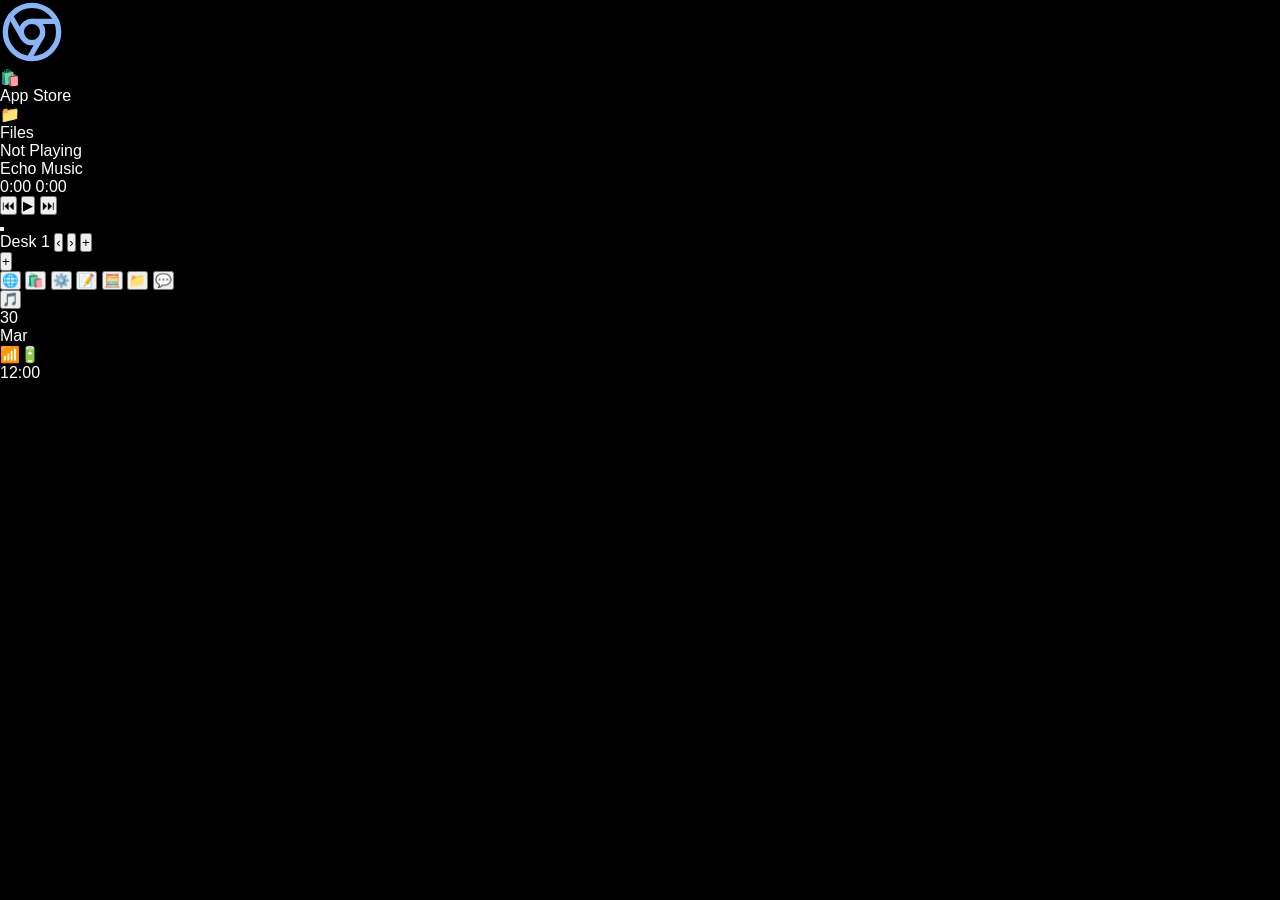
==== commit e4c81332: "Update print statement from 'Hello' to 'Goodbye'" ====
--- a/index.html
+++ b/index.html
@@ -3,459 +3,324 @@
 <head>
     <meta charset="UTF-8">
     <meta name="viewport" content="width=device-width, initial-scale=1.0">
-    <title>Echo OS</title>
+    <title id="page-title">Echo OS</title>
     <link rel="stylesheet" href="style.css">
     <link id="page-favicon" rel="icon" type="image/png" href="[data-uri]">
     <base target="_blank">
 <base target="_blank">
+<base target="_blank">
+<base target="_blank">
+<base target="_blank">
 </head>
-<body>
-
-    <!-- ===== ECHO OS BOOT SEQUENCE ===== -->
-    <div id="echo-boot-screen">
-        <div class="echo-boot-logo">
-            <svg viewBox="0 0 100 100" class="echo-sphere">
-                <defs>
-                    <radialGradient id="sphereGrad" cx="30%" cy="30%">
-                        <stop offset="0%" style="stop-color:#4a4a4a"/>
-                        <stop offset="50%" style="stop-color:#2a2a2a"/>
-                        <stop offset="100%" style="stop-color:#0a0a0a"/>
-                    </radialGradient>
-                    <linearGradient id="xGrad" x1="0%" y1="0%" x2="100%" y2="100%">
-                        <stop offset="0%" style="stop-color:#107c10"/>
-                        <stop offset="50%" style="stop-color:#0e700e"/>
-                        <stop offset="100%" style="stop-color:#0a5a0a"/>
-                    </linearGradient>
-                </defs>
-                <circle cx="50" cy="50" r="45" fill="url(#sphereGrad)"/>
-                <path d="M20 20 L80 80 M80 20 L20 80" stroke="url(#xGrad)" stroke-width="8" stroke-linecap="round" opacity="0.9"/>
-            </svg>
-        </div>
-        <div class="echo-boot-glow"></div>
-        <div class="echo-boot-text">ECHO OS</div>
-    </div>
-
-    <!-- ===== ECHO OS OOBE / SETUP ===== -->
-    <div id="echo-oobe" style="display:none;">
-        <div class="echo-oobe-container">
-            <div class="echo-oobe-step active" id="oobe-step-1">
-                <div class="echo-oobe-logo">🎮</div>
-                <h1>Welcome to ECHO OS</h1>
-                <p>Let's get your console set up.</p>
-                <div class="echo-oobe-buttons">
-                    <button class="echo-btn-primary" onclick="nextOobeStep()">Get Started</button>
-                </div>
-            </div>
-            <div class="echo-oobe-step" id="oobe-step-2">
-                <h1>Choose your gamerpic</h1>
-                <p>Select an avatar for your profile</p>
-                <div class="echo-gamerpic-grid">
-                    <div class="echo-gamerpic-option active" data-pic="🎮" onclick="selectGamerpic(this)">🎮</div>
-                    <div class="echo-gamerpic-option" data-pic="👾" onclick="selectGamerpic(this)">👾</div>
-                    <div class="echo-gamerpic-option" data-pic="🕹️" onclick="selectGamerpic(this)">🕹️</div>
-                    <div class="echo-gamerpic-option" data-pic="⚔️" onclick="selectGamerpic(this)">⚔️</div>
-                    <div class="echo-gamerpic-option" data-pic="🏎️" onclick="selectGamerpic(this)">🏎️</div>
-                    <div class="echo-gamerpic-option" data-pic="🏀" onclick="selectGamerpic(this)">🏀</div>
-                    <div class="echo-gamerpic-option" data-pic="🧟" onclick="selectGamerpic(this)">🧟</div>
-                    <div class="echo-gamerpic-option" data-pic="🚀" onclick="selectGamerpic(this)">🚀</div>
-                </div>
-                <div class="echo-oobe-buttons">
-                    <button class="echo-btn-secondary" onclick="prevOobeStep()">Back</button>
-                    <button class="echo-btn-primary" onclick="nextOobeStep()">Next</button>
-                </div>
-            </div>
-            <div class="echo-oobe-step" id="oobe-step-3">
-                <h1>Create your Gamertag</h1>
-                <p>This is how you'll appear to other players</p>
-                <div class="echo-gamertag-input-wrapper">
-                    <input type="text" id="echo-gamertag-input" class="echo-gamertag-input" placeholder="Enter Gamertag" maxlength="15" oninput="updateGamertagPreview()">
-                    <div class="echo-gamertag-preview" id="gamertag-preview"></div>
-                </div>
-                <div class="echo-oobe-buttons">
-                    <button class="echo-btn-secondary" onclick="prevOobeStep()">Back</button>
-                    <button class="echo-btn-primary" onclick="nextOobeStep()">Next</button>
-                </div>
-            </div>
-            <div class="echo-oobe-step" id="oobe-step-4">
-                <h1>Set a passkey</h1>
-                <p>Protect your account with a 6-digit passkey</p>
-                <div class="echo-passkey-grid">
-                    <input type="password" id="echo-passkey" class="echo-passkey-input" placeholder="000000" maxlength="6">
-                </div>
-                <div class="echo-oobe-buttons">
-                    <button class="echo-btn-secondary" onclick="prevOobeStep()">Back</button>
-                    <button class="echo-btn-primary" onclick="nextOobeStep()">Next</button>
-                </div>
-            </div>
-            <div class="echo-oobe-step" id="oobe-step-5">
-                <h1>You're all set!</h1>
-                <p>Your ECHO OS is ready to play.</p>
-                <div class="echo-oobe-ready">
-                    <div class="echo-ready-gamerpic" id="oobe-final-gamerpic">🎮</div>
-                    <div class="echo-ready-gamertag" id="oobe-final-gamertag">Player1</div>
-                    <div class="echo-ready-g">0 G</div>
-                </div>
-                <div class="echo-oobe-buttons">
-                    <button class="echo-btn-primary" onclick="finishOobe()">Start Playing</button>
-                </div>
-            </div>
-        </div>
-    </div>
-
-    <!-- ===== ECHO OS SIGN-IN / PROFILE SELECT ===== -->
-    <div id="echo-signin" style="display:none;">
-        <div class="echo-signin-bg"></div>
-        <div class="echo-signin-container">
-            <div class="echo-signin-header">
-                <svg viewBox="0 0 100 100" class="echo-signin-logo">
-                    <circle cx="50" cy="50" r="45" fill="#1a1a1a"/>
-                    <path d="M20 20 L80 80 M80 20 L20 80" stroke="#107c10" stroke-width="8" stroke-linecap="round"/>
-                </svg>
-                <h1>Who's playing?</h1>
-            </div>
-            <div class="echo-profiles-grid" id="echo-profiles-grid">
-                <!-- Profiles injected by JS -->
-            </div>
-            <div class="echo-signin-options">
-                <button class="echo-signin-option" onclick="showAddProfile()">
-                    <div class="echo-profile-add">+</div>
-                    <span>Add new</span>
+<body data-theme="dark">
+
+    <div id="boot-screen">
+        <div class="boot-logo">
+            <svg viewBox="0 0 24 24" fill="none" stroke="currentColor" stroke-width="2" stroke-linecap="round" stroke-linejoin="round" style="width: 64px; height: 64px; color: #8ab4f8;"><circle cx="12" cy="12" r="10"></circle><circle cx="12" cy="12" r="4"></circle><line x1="21.17" y1="8" x2="12" y2="8"></line><line x1="3.95" y1="6.06" x2="8.54" y2="14"></line><line x1="10.88" y1="21.94" x2="15.46" y2="14"></line></svg>
+        </div>
+        <div class="boot-loader"></div>
+    </div>
+
+    <!-- Account Loading Screen -->
+    <div id="account-loading-screen" style="display: none;">
+        <div class="account-loading-container">
+            <div class="account-loading-avatar" id="loading-avatar">👤</div>
+            <div class="account-loading-email" id="loading-email"></div>
+            <div class="account-loading-status">Loading your Echo OS data...</div>
+            <div class="account-loading-bar">
+                <div class="account-loading-progress" id="loading-progress"></div>
+            </div>
+            <div class="account-loading-details" id="loading-details">Initializing...</div>
+        </div>
+    </div>
+
+    <!-- About Blank Modal -->
+    <div id="aboutblank-modal" style="display: none;">
+        <div class="aboutblank-box">
+            <h2>🔒 About:Blank Cloaking</h2>
+            <p>Do you wish to open in about:blank?</p>
+            <p style="font-size: 12px; color: var(--sys-text-muted); margin-top: 5px;">This helps hide this site from your browser history.</p>
+            <div class="aboutblank-buttons">
+                <button class="ab-btn always" onclick="handleAboutBlank('always')">Always</button>
+                <button class="ab-btn just-once" onclick="handleAboutBlank('once')">Just Once</button>
+                <button class="ab-btn no" onclick="handleAboutBlank('no')">No</button>
+                <button class="ab-btn block" onclick="handleAboutBlank('block')">BLOCK</button>
+            </div>
+        </div>
+    </div>
+
+    <!-- Update V2.1 Modal -->
+    <div id="update-modal" style="display: none; position: fixed; top: 0; left: 0; width: 100%; height: 100%; background: rgba(0,0,0,0.8); z-index: 100000; justify-content: center; align-items: center;">
+        <div class="update-box" style="background: var(--sys-surface); border-radius: var(--radius-lg); padding: 30px; width: 500px; max-height: 80vh; overflow-y: auto; box-shadow: 0 20px 50px rgba(0,0,0,0.5); border: 1px solid var(--sys-border);">
+            <h2 style="margin: 0 0 20px 0; color: var(--sys-primary); font-size: 24px;">🎉 Echo OS Update <span style="font-size:14px;color:var(--sys-text-muted)">V2.1</span></h2>
+            <div style="background: rgba(128,128,128,0.1); border-radius: var(--radius-md); padding: 20px; margin-bottom: 20px;">
+                <h3 style="margin: 0 0 15px 0; color: var(--sys-text); font-size: 16px;">What's New:</h3>
+                <ul style="margin: 0; padding-left: 20px; color: var(--sys-text); font-size: 14px; line-height: 1.6;">
+                    <li><strong>🎤 Fixed FNF</strong> - Friday Night Funkin now loads correctly</li>
+                    <li><strong>⛏️ Fixed Eaglercraft Lag</strong> - Performance improvements</li>
+                    <li><strong>🚗 Fixed Escape Road</strong> - Escape Road now works properly</li>
+                    <li><strong>🏎️ Fixed Escape Road 2</strong> - Escape Road 2 now works properly</li>
+                    <li><strong>📱 Fixed Bitlife</strong> - Bitlife loading issues resolved</li>
+                    <li><strong>💬 Added Chat</strong> - New Echo Chat app with DM notifications</li>
+                    <li><strong>✨ Added New Entering Screen</strong> - "Created By Darden" creator screen</li>
+                    <li><strong>🚔 Fixed GTA Vice City</strong> - GTA Vice City now loads correctly</li>
+                </ul>
+            </div>
+            <div style="display: flex; gap: 10px; justify-content: flex-end; flex-wrap: wrap;">
+                <button id="update-continue-btn" onclick="closeUpdateModal()" class="update-countdown-btn" disabled>Continue (5)</button>
+            </div>
+        </div>
+    </div>
+
+    <!-- Account System Modal -->
+    <div id="account-modal" style="display: none; position: fixed; top: 0; left: 0; width: 100%; height: 100%; background: linear-gradient(135deg, #1a73e8 0%, #4285f4 50%, #8ab4f8 100%); z-index: 99996; justify-content: center; align-items: center;">
+        <div class="account-box">
+            <div class="account-logo">
+                <svg viewBox="0 0 24 24" fill="none" stroke="currentColor" stroke-width="2" stroke-linecap="round" stroke-linejoin="round" style="width: 48px; height: 48px; color: white;"><circle cx="12" cy="12" r="10"></circle><circle cx="12" cy="12" r="4"></circle><line x1="21.17" y1="8" x2="12" y2="8"></line><line x1="3.95" y1="6.06" x2="8.54" y2="14"></line><line x1="10.88" y1="21.94" x2="15.46" y2="14"></line></svg>
+            </div>
+            <h2>Welcome to Echo OS</h2>
+            <p class="account-subtitle">Sign in with your Echo Account</p>
+
+            <div id="account-signin-view">
+                <div class="account-input-group">
+                    <label>Email</label>
+                    <input type="text" id="account-email-input" class="account-input" placeholder="username@echoos.com">
+                </div>
+                <div class="account-input-group">
+                    <label>Password</label>
+                    <input type="password" id="account-password-input" class="account-input" placeholder="Enter your password">
+                </div>
+                <button class="account-btn-primary" onclick="signInAccount()">Sign In</button>
+                <div class="account-divider">
+                    <span>or</span>
+                </div>
+                <button class="account-btn-secondary" onclick="showCreateAccount()">Create New Account</button>
+            </div>
+
+            <div id="account-create-view" style="display: none;">
+                <div class="account-input-group">
+                    <label>Full Name</label>
+                    <input type="text" id="create-name-input" class="account-input" placeholder="Enter your full name">
+                </div>
+                <div class="account-input-group">
+                    <label>Choose Username</label>
+                    <div class="account-username-wrapper">
+                        <input type="text" id="create-username-input" class="account-input" placeholder="username" oninput="updateEmailPreview()">
+                        <span class="account-domain">@echoos.com</span>
+                    </div>
+                    <div class="account-email-preview" id="email-preview"></div>
+                </div>
+                <div class="account-input-group">
+                    <label>Password</label>
+                    <input type="password" id="create-password-input" class="account-input" placeholder="Create a password">
+                </div>
+                <div class="account-input-group">
+                    <label>Confirm Password</label>
+                    <input type="password" id="create-confirm-input" class="account-input" placeholder="Confirm your password">
+                </div>
+                <button class="account-btn-primary" onclick="createAccount()">Create Account</button>
+                <button class="account-btn-text" onclick="showSignIn()">Back to Sign In</button>
+            </div>
+
+            <div id="account-error" class="account-error"></div>
+        </div>
+    </div>
+
+    <div id="welcome-modal" style="display: none;">
+        <div class="welcome-box">
+            <h2>🎉 Welcome to ECHO OS!!!</h2>
+            <p>You're new to Echo OS. Echo OS is being built with care.</p>
+            <p>Do whatever you like in this OS system. New features will be added soon, Check the updates in Settings..</p>
+            <p style="color: var(--sys-primary); font-size: 12px; margin-top: 15px;">Enjoy Echo OS. Created on Nov 21 4:52PM</p>
+            <button onclick="closeWelcomeModal()">Awesome!</button>
+        </div>
+    </div>
+
+    <div id="setup-screen" style="display: none;">
+        <div class="setup-card">
+            <div id="setup-step-1" class="setup-step active">
+                <div class="setup-icon">👋</div>
+                <h2 class="setup-title">Welcome to Echo OS</h2>
+                <p class="setup-text">Let's get your new workspace set up. Who is going to be using this device?</p>
+                <input type="text" id="setup-name-input" class="setup-input" placeholder="Enter your full name">
+                <div class="setup-buttons">
+                    <button class="setup-btn-primary" onclick="processSetupStep1()">Continue</button>
+                </div>
+            </div>
+            <div id="setup-step-2" class="setup-step">
+                <div class="setup-icon">🔒</div>
+                <h2 class="setup-title">Secure your device</h2>
+                <p class="setup-text">Create a password to protect your data and prevent unauthorized access.</p>
+                <input type="password" id="setup-pass-input" class="setup-input" placeholder="Choose a password (Optional)">
+                <div class="setup-buttons">
+                    <button class="setup-btn-secondary" onclick="processSetupStep2(true)">Skip</button>
+                    <button class="setup-btn-primary" onclick="processSetupStep2(false)">Set Password</button>
+                </div>
+            </div>
+            <div id="setup-step-3" class="setup-step">
+                <div class="setup-icon">📜</div>
+                <h2 class="setup-title">Review Terms of Use</h2>
+                <p class="setup-text">Please review the system guidelines before continuing to your desktop environment.</p>
+                <div class="tou-box">
+                    <strong>Terms of Use:</strong><br><br>
+                    This is a Chrome Simulation Website that is only for playing, and simulation use.<br><br>
+                    If used for proxy or playing use, You will be banished and banned from the website forever.
+                </div>
+                <div class="setup-buttons">
+                    <button class="setup-btn-secondary" onclick="location.reload()">Decline</button>
+                    <button class="setup-btn-primary" onclick="finalizeSetup()">Accept and Continue</button>
+                </div>
+            </div>
+        </div>
+    </div>
+
+    <div id="lock-screen" style="display: none;">
+        <div class="lock-container">
+            <div class="lock-content">
+                <div class="lock-user-avatar">
+                    <img src="https://www.gravatar.com/avatar/?d=mp&s=128" alt="User" id="lock-avatar-img">
+                </div>
+                <h2 id="lock-username" >User</h2>
+                <div id="lock-email" ></div>
+                <button class="lock-option-btn" onclick="goIntoAboutBlank()" style="margin-bottom: 20px; background: rgba(255,255,255,0.2); font-size: 12px;">
+                    <svg viewBox="0 0 24 24" width="14" height="14" fill="none" stroke="currentColor" stroke-width="2">
+                        <rect x="3" y="3" width="18" height="18" rx="2"/>
+                        <line x1="3" y1="3" x2="21" y2="21"/>
+                    </svg>
+                    🔒 Go into about:blank
                 </button>
-                <button class="echo-signin-option" onclick="showGuestProfile()">
-                    <div class="echo-profile-guest">👤</div>
-                    <span>Guest</span>
+                <div class="lock-input-wrapper">
+                    <input type="password" id="lock-password" class="lock-password-input" placeholder="Enter password">
+                    <button class="lock-submit-btn" onclick="unlockOS()">
+                        <svg viewBox="0 0 24 24" width="24" height="24" fill="none" stroke="currentColor" stroke-width="2">
+                            <path d="M5 12h14M12 5l7 7-7 7"/>
+                        </svg>
+                    </button>
+                </div>
+                <div id="lock-error" class="lock-error">Incorrect password. Please try again.</div>
+                <div class="lock-options">
+                    <button class="lock-option-btn" onclick="showSecurityQuestion()">
+                        <svg viewBox="0 0 24 24" width="16" height="16" fill="none" stroke="currentColor" stroke-width="2">
+                            <circle cx="12" cy="12" r="10"/>
+                            <path d="M9.09 9a3 3 0 0 1 5.83 1c0 2-3 3-3 3"/>
+                            <line x1="12" y1="17" x2="12.01" y2="17"/>
+                        </svg>
+                        Forgot password?
+                    </button>
+                </div>
+                <div id="security-hint" class="security-hint" style="display: none;">
+                    <p id="lock-question-text"></p>
+                </div>
+            </div>
+            <div class="lock-accounts-section">
+                <div class="lock-accounts-header">
+                    <span>Other Accounts</span>
+                    <button class="lock-add-account-btn" onclick="showAccountModalFromLock()">+ Add Account</button>
+                </div>
+                <div class="lock-accounts-list" id="lock-accounts-list"></div>
+            </div>
+            <div class="lock-footer">
+                <button class="lock-shutdown-btn" onclick="location.reload()" title="Shut down">
+                    <svg viewBox="0 0 24 24" width="20" height="20" fill="none" stroke="currentColor" stroke-width="2">
+                        <path d="M18.36 6.64a9 9 0 1 1-12.73 0"/>
+                        <line x1="12" y1="2" x2="12" y2="12"/>
+                    </svg>
                 </button>
             </div>
         </div>
     </div>
 
-    <!-- ===== ECHO OS ADD PROFILE MODAL ===== -->
-    <div id="echo-add-profile-modal" style="display:none;">
-        <div class="echo-modal-overlay" onclick="closeAddProfile()"></div>
-        <div class="echo-modal-box">
-            <h2>Add Profile</h2>
-            <div class="echo-gamerpic-grid">
-                <div class="echo-gamerpic-option active" data-pic="🎮" onclick="selectNewGamerpic(this)">🎮</div>
-                <div class="echo-gamerpic-option" data-pic="👾" onclick="selectNewGamerpic(this)">👾</div>
-                <div class="echo-gamerpic-option" data-pic="🕹️" onclick="selectNewGamerpic(this)">🕹️</div>
-                <div class="echo-gamerpic-option" data-pic="⚔️" onclick="selectNewGamerpic(this)">⚔️</div>
-                <div class="echo-gamerpic-option" data-pic="🏎️" onclick="selectNewGamerpic(this)">🏎️</div>
-                <div class="echo-gamerpic-option" data-pic="🏀" onclick="selectNewGamerpic(this)">🏀</div>
-                <div class="echo-gamerpic-option" data-pic="🧟" onclick="selectNewGamerpic(this)">🧟</div>
-                <div class="echo-gamerpic-option" data-pic="🚀" onclick="selectNewGamerpic(this)">🚀</div>
-            </div>
-            <input type="text" id="new-gamertag" class="echo-modal-input" placeholder="Gamertag" maxlength="15">
-            <input type="password" id="new-passkey" class="echo-modal-input" placeholder="Passkey (6 digits)" maxlength="6">
-            <div class="echo-modal-buttons">
-                <button class="echo-btn-secondary" onclick="closeAddProfile()">Cancel</button>
-                <button class="echo-btn-primary" onclick="createProfile()">Create</button>
-            </div>
-        </div>
-    </div>
-
-    <!-- ===== ECHO OS PASSKEY ENTRY ===== -->
-    <div id="echo-passkey-modal" style="display:none;">
-        <div class="echo-modal-overlay" onclick="closePasskeyModal()"></div>
-        <div class="echo-modal-box">
-            <div class="echo-passkey-profile">
-                <div class="echo-passkey-gamerpic" id="passkey-gamerpic">🎮</div>
-                <div class="echo-passkey-gamertag" id="passkey-gamertag">Player</div>
-            </div>
-            <h3>Enter your passkey</h3>
-            <div class="echo-passkey-dots" id="echo-passkey-dots">
-                <span></span><span></span><span></span><span></span><span></span><span></span>
-            </div>
-            <input type="password" id="echo-passkey-entry" class="echo-passkey-input-hidden" maxlength="6" oninput="checkPasskey()">
-            <p class="echo-passkey-error" id="passkey-error">Incorrect passkey. Try again.</p>
-            <button class="echo-btn-text" onclick="closePasskeyModal()">Cancel</button>
-        </div>
-    </div>
-
-    <!-- ===== ECHO OS HOME DASHBOARD ===== -->
-    <div id="echo-home" style="display:none;">
-        <div class="echo-home-bg" id="echo-home-bg"></div>
-
-        <!-- Top Bar -->
-        <div class="echo-top-bar">
-            <div class="echo-top-left">
-                <div class="echo-profile-mini" onclick="toggleGuide()">
-                    <div class="echo-mini-gamerpic" id="mini-gamerpic">🎮</div>
-                    <div class="echo-mini-gamertag" id="mini-gamertag">Player1</div>
-                    <div class="echo-mini-g" id="mini-g">0 G</div>
-                </div>
-            </div>
-            <div class="echo-top-center">
-                <div class="echo-search-box" onclick="openSearch()">
-                    <span>🔍</span>
-                    <span>Search</span>
-                </div>
-            </div>
-            <div class="echo-top-right">
-                <button class="echo-top-icon" title="Settings" onclick="openApp('settings-window')">⚙️</button>
-                <button class="echo-top-icon" title="Notifications" onclick="toggleNotifications()">🔔</button>
-                <div class="echo-top-time" id="echo-clock">12:00 PM</div>
-            </div>
-        </div>
-
-        <!-- Main Content -->
-        <div class="echo-home-content">
-            <!-- Jump Back In Row -->
-            <div class="echo-section" id="echo-jump-back-in" style="display:none;">
-                <h2 class="echo-section-title">Jump back in</h2>
-                <div class="echo-game-row" id="echo-recent-row"></div>
-            </div>
-
-            <!-- Featured / Continue Playing -->
-            <div class="echo-section">
-                <h2 class="echo-section-title">Home</h2>
-                <div class="echo-featured-grid" id="echo-featured-grid">
-                    <!-- Featured game tiles -->
-                </div>
-            </div>
-
-            <!-- My Games & Apps -->
-            <div class="echo-section">
-                <h2 class="echo-section-title">My games & apps</h2>
-                <div class="echo-apps-row">
-                    <div class="echo-app-tile echo-app-wide" onclick="openApp('store-window')">
-                        <div class="echo-app-icon">🛒</div>
-                        <span>Echo Store</span>
-                    </div>
-                    <div class="echo-app-tile" onclick="openApp('files-window')">
-                        <div class="echo-app-icon">📁</div>
-                        <span>My Files</span>
-                    </div>
-                    <div class="echo-app-tile" onclick="openApp('chrome-window')">
-                        <div class="echo-app-icon">🌐</div>
-                        <span>Echo Browser</span>
-                    </div>
-                    <div class="echo-app-tile" onclick="openApp('wordpad-window')">
-                        <div class="echo-app-icon">📝</div>
-                        <span>Notepad</span>
-                    </div>
-                    <div class="echo-app-tile" onclick="openApp('calc-window')">
-                        <div class="echo-app-icon">🧮</div>
-                        <span>Calculator</span>
-                    </div>
-                    <div class="echo-app-tile" onclick="openApp('echomusic-window')">
-                        <div class="echo-app-icon">🎵</div>
-                        <span>Music</span>
-                    </div>
-                    <div class="echo-app-tile" onclick="openApp('echoflix-window')">
-                        <div class="echo-app-icon">🎬</div>
-                        <span>Video</span>
-                    </div>
-                    <div class="echo-app-tile" onclick="openApp('echochat-window')">
-                        <div class="echo-app-icon">💬</div>
-                        <span>Party Chat</span>
-                    </div>
-                </div>
-            </div>
-
-            <!-- All Games Grid -->
-            <div class="echo-section">
-                <h2 class="echo-section-title">All games</h2>
-                <div class="echo-all-games-grid" id="echo-all-games-grid">
-                    <!-- All games injected by JS -->
-                </div>
-            </div>
-        </div>
-    </div>
-
-    <!-- ===== ECHO OS GUIDE (Side Menu) ===== -->
-    <div id="echo-guide" style="display:none;">
-        <div class="echo-guide-overlay" onclick="toggleGuide()"></div>
-        <div class="echo-guide-panel">
-            <div class="echo-guide-header">
-                <div class="echo-guide-profile">
-                    <div class="echo-guide-gamerpic" id="guide-gamerpic">🎮</div>
-                    <div>
-                        <div class="echo-guide-gamertag" id="guide-gamertag">Player1</div>
-                        <div class="echo-guide-status" id="guide-status">🟢 Online</div>
-                    </div>
-                </div>
-                <div class="echo-guide-g" id="guide-g">0 G</div>
-            </div>
-            <div class="echo-guide-menu">
-                <button class="echo-guide-item active" onclick="goHome()">
-                    <span>🏠</span> Home
-                </button>
-                <button class="echo-guide-item" onclick="openApp('store-window')">
-                    <span>🛒</span> Echo Store
-                </button>
-                <button class="echo-guide-item" onclick="showGameLibrary()">
-                    <span>🎮</span> My games & apps
-                </button>
-                <button class="echo-guide-item" onclick="openApp('echomusic-window')">
-                    <span>🎵</span> Media
-                </button>
-                <button class="echo-guide-item" onclick="openApp('echochat-window')">
-                    <span>💬</span> Party & Chat
-                </button>
-                <button class="echo-guide-item" onclick="openApp('chrome-window')">
-                    <span>🌐</span> Echo Browser
-                </button>
-                <button class="echo-guide-item" onclick="openApp('settings-window')">
-                    <span>⚙️</span> Settings
-                </button>
-                <div class="echo-guide-divider"></div>
-                <button class="echo-guide-item" onclick="switchProfile()">
-                    <span>🔄</span> Switch Profile
-                </button>
-                <button class="echo-guide-item" onclick="lockConsole()">
-                    <span>🔒</span> Lock Console
-                </button>
-                <button class="echo-guide-item echo-guide-danger" onclick="powerOff()">
-                    <span>⏻</span> Power off
-                </button>
-            </div>
-        </div>
-    </div>
-
-    <!-- ===== ECHO OS NOTIFICATIONS ===== -->
-    <div id="echo-notifications" style="display:none;">
-        <div class="echo-notif-overlay" onclick="toggleNotifications()"></div>
-        <div class="echo-notif-panel">
-            <h3>Notifications</h3>
-            <div class="echo-notif-list" id="echo-notif-list">
-                <div class="echo-notif-empty">No new notifications</div>
-            </div>
-        </div>
-    </div>
-
-    <!-- ===== ECHO OS ACHIEVEMENT POPUP ===== -->
-    <div id="echo-achievement-popup" style="display:none;">
-        <div class="echo-achievement-box">
-            <div class="echo-achievement-icon">🏆</div>
-            <div class="echo-achievement-info">
-                <div class="echo-achievement-title">Achievement Unlocked</div>
-                <div class="echo-achievement-name" id="achievement-name">First Steps</div>
-                <div class="echo-achievement-points" id="achievement-points">10G</div>
-            </div>
-        </div>
-    </div>
-
-    <!-- ===== ECHO OS SEARCH ===== -->
-    <div id="echo-search" style="display:none;">
-        <div class="echo-search-overlay" onclick="closeSearch()"></div>
-        <div class="echo-search-panel">
-            <div class="echo-search-input-wrapper">
-                <span>🔍</span>
-                <input type="text" id="echo-search-input" class="echo-search-input" placeholder="Search games, apps, and more" onkeyup="searchEcho OS()">
-                <button onclick="closeSearch()">✕</button>
-            </div>
-            <div class="echo-search-results" id="echo-search-results"></div>
-        </div>
-    </div>
-
-    <!-- ===== ECHO OS GAME LIBRARY VIEW ===== -->
-    <div id="echo-library" style="display:none;">
-        <div class="echo-library-header">
-            <button class="echo-back-btn" onclick="goHome()">← Back</button>
-            <h1>My games & apps</h1>
-        </div>
-        <div class="echo-library-tabs">
-            <button class="echo-lib-tab active" onclick="filterLibrary('all')">All</button>
-            <button class="echo-lib-tab" onclick="filterLibrary('games')">Games</button>
-            <button class="echo-lib-tab" onclick="filterLibrary('apps')">Apps</button>
-            <button class="echo-lib-tab" onclick="filterLibrary('installed')">Installed</button>
-        </div>
-        <div class="echo-library-grid" id="echo-library-grid"></div>
-    </div>
-
-    <!-- ===== GAME DETAIL VIEW ===== -->
-    <div id="echo-game-detail" style="display:none;">
-        <div class="echo-detail-bg" id="echo-detail-bg"></div>
-        <div class="echo-detail-content">
-            <button class="echo-back-btn" onclick="closeGameDetail()">← Back</button>
-            <div class="echo-detail-hero">
-                <div class="echo-detail-icon" id="detail-icon">🎮</div>
-                <div class="echo-detail-info">
-                    <h1 id="detail-title">Game Title</h1>
-                    <div class="echo-detail-meta" id="detail-meta">Action • ⭐ 4.5</div>
-                    <div class="echo-detail-actions">
-                        <button class="echo-btn-play" id="detail-play-btn" onclick="playGame()">▶ Play</button>
-                        <button class="echo-btn-install" id="detail-install-btn" onclick="installGame()">⬇ Install</button>
-                        <button class="echo-btn-fav" onclick="toggleGameFavorite()">⭐</button>
-                    </div>
-                </div>
-            </div>
-            <div class="echo-detail-desc" id="detail-desc">Game description...</div>
-            <div class="echo-detail-stats" id="detail-stats"></div>
-        </div>
-    </div>
-
-    <!-- ===== MICROSOFT STORE (Rebranded Play Store) ===== -->
-    <div id="echo-store" style="display:none;">
-        <div class="echo-store-header">
-            <button class="echo-back-btn" onclick="goHome()">← Back</button>
-            <div class="echo-store-logo">
-                <svg viewBox="0 0 24 24" width="24" height="24" fill="white">
-                    <path d="M3 3h8v8H3V3zm10 0h8v8h-8V3zM3 13h8v8H3v-8zm10 0h8v8h-8v-8z"/>
-                </svg>
-                <span>Echo Store</span>
-            </div>
-        </div>
-        <div class="echo-store-nav">
-            <button class="echo-store-tab active" onclick="showStoreTab('home')">Home</button>
-            <button class="echo-store-tab" onclick="showStoreTab('games')">Games</button>
-            <button class="echo-store-tab" onclick="showStoreTab('apps')">Apps</button>
-            <button class="echo-store-tab" onclick="showStoreTab('library')">Library</button>
-            <button class="echo-store-tab" onclick="showStoreTab('search')">Search</button>
-        </div>
-        <div class="echo-store-content">
-            <div class="echo-store-tab-content active" id="store-tab-home">
-                <div class="echo-store-hero">
-                    <div class="echo-store-hero-banner" style="background: linear-gradient(135deg, #107c10, #0e5a0e);">
-                        <h2>Echo Pass</h2>
-                        <p>Discover your next favorite game</p>
-                        <button class="echo-btn-primary">Explore</button>
-                    </div>
-                </div>
-                <h3 class="echo-store-section-title">Featured Games</h3>
-                <div class="echo-store-grid" id="store-featured-grid"></div>
-                <h3 class="echo-store-section-title">Top Free</h3>
-                <div class="echo-store-grid" id="store-free-grid"></div>
-            </div>
-            <div class="echo-store-tab-content" id="store-tab-games">
-                <div class="echo-store-categories">
-                    <button class="echo-store-cat active" onclick="filterStoreGames('all')">All</button>
-                    <button class="echo-store-cat" onclick="filterStoreGames('action')">Action</button>
-                    <button class="echo-store-cat" onclick="filterStoreGames('adventure')">Adventure</button>
-                    <button class="echo-store-cat" onclick="filterStoreGames('racing')">Racing</button>
-                    <button class="echo-store-cat" onclick="filterStoreGames('sports')">Sports</button>
-                    <button class="echo-store-cat" onclick="filterStoreGames('horror')">Horror</button>
-                    <button class="echo-store-cat" onclick="filterStoreGames('arcade')">Arcade</button>
-                </div>
-                <div class="echo-store-grid" id="store-games-grid"></div>
-            </div>
-            <div class="echo-store-tab-content" id="store-tab-apps">
-                <div class="echo-store-grid" id="store-apps-grid"></div>
-            </div>
-            <div class="echo-store-tab-content" id="store-tab-library">
-                <h3 class="echo-store-section-title">Your Library</h3>
-                <div class="echo-store-grid" id="store-library-grid"></div>
-            </div>
-            <div class="echo-store-tab-content" id="store-tab-search">
-                <div class="echo-store-search-wrapper">
-                    <input type="text" id="store-search-input" class="echo-store-search-input" placeholder="Search Echo Store" onkeyup="searchStore()">
-                </div>
-                <div class="echo-store-grid" id="store-search-results"></div>
-            </div>
-        </div>
-    </div>
-
-    <!-- ===== ORIGINAL APP WINDOWS (Hidden, functional) ===== -->
-    <div id="app-windows" style="display:none;">
+    <!-- Creator Screen -->
+    <div id="creator-screen" style="display: none; position: fixed; top: 0; left: 0; width: 100%; height: 100%; background: #000; z-index: 99996; justify-content: center; align-items: center; opacity: 0; transition: opacity 1s ease-in;">
+        <div id="creator-text" style="color: white; font-size: 48px; font-weight: 300; font-family: 'Google Sans', 'Segoe UI', Roboto, sans-serif; opacity: 0; transition: opacity 2s ease-in-out; text-align: center; letter-spacing: 4px; text-transform: uppercase;">
+            Created By Darden
+        </div>
+    </div>
+
+    <!-- Creator Screen -->
+    <div id="creator-screen" style="display: none; position: fixed; top: 0; left: 0; width: 100%; height: 100%; background: #000; z-index: 99996; justify-content: center; align-items: center; opacity: 0; transition: opacity 1s ease-in;">
+        <div id="creator-text" style="color: white; font-size: 48px; font-weight: 300; font-family: 'Google Sans', 'Segoe UI', Roboto, sans-serif; opacity: 0; transition: opacity 2s ease-in-out; text-align: center; letter-spacing: 4px; text-transform: uppercase;">
+            Created By Darden
+        </div>
+    </div>
+
+    <div id="desktop">
+        <div id="context-menu" style="display: none;">
+            <div class="context-item" onclick="location.reload()">🔄 Refresh</div>
+            <div class="context-item" onclick="openApp('settings-window')">🖼️ Set wallpaper</div>
+            <div class="context-divider"></div>
+            <div class="context-item" id="context-uninstall" style="display: none; color: #ea4335;">🗑️ Uninstall App</div>
+            <div class="context-item" onclick="lockSystem()">🔒 Lock screen</div>
+        </div>
+
+        <div id="launcher-context-menu" style="display: none;">
+            <div class="context-item" onclick="launcherContextAction('open')">▶️ Open</div>
+            <div class="context-item" onclick="launcherContextAction('addToShelf')">📌 Add to Shelf</div>
+            <div class="context-divider"></div>
+            <div class="context-item" onclick="launcherContextAction('uninstall')" style="color: #ea4335;">🗑️ Uninstall</div>
+        </div>
+
+        <div id="calendar-modal" style="display: none;">
+            <div class="calendar-box">
+                <div class="calendar-header">
+                    <button onclick="changeMonth(-1)">◀</button>
+                    <h3 id="calendar-month-year">March 2026</h3>
+                    <button onclick="changeMonth(1)">▶</button>
+                </div>
+                <div class="calendar-weekdays">
+                    <span>Sun</span><span>Mon</span><span>Tue</span><span>Wed</span><span>Thu</span><span>Fri</span><span>Sat</span>
+                </div>
+                <div class="calendar-days" id="calendar-days"></div>
+            </div>
+        </div>
+
+        <div id="snap-preview"></div>
+
+        <div id="desktop-icons-container">
+            <div class="desktop-icon" id="di-store" style="top: 20px; left: 20px;" ondblclick="openApp('store-window')"><div class="icon-emoji">🛍️</div><div class="icon-text">App Store</div></div>
+            <div class="desktop-icon" id="di-games" style="top: 120px; left: 20px;" ondblclick="openApp('files-window')"><div class="icon-emoji">📁</div><div class="icon-text">Files</div></div>
+        </div>
+
         <div class="window" id="files-window" style="display: none;">
             <div class="window-header" id="files-window-header"><span class="window-title">📁 Files</span><div><button class="win-btn" onclick="minimizeApp('files-window')">−</button><button class="win-btn" onclick="maximizeApp('files-window')">□</button><button class="win-btn close-btn" onclick="closeApp('files-window')">✕</button></div></div>
-    </div>
+            <div class="window-content" style="padding: 20px;">
+                <p style="margin-top: 0; color: var(--sys-text-muted); font-size: 13px;">My Device / Local Storage</p>
+                <div id="file-explorer-grid" class="file-grid"></div>
+            </div>
+        </div>
+
         <div class="window" id="wordpad-window" style="display: none;">
             <div class="window-header" id="wordpad-window-header"><span class="window-title">📝 Wordpad</span><div><button class="win-btn" onclick="minimizeApp('wordpad-window')">−</button><button class="win-btn" onclick="maximizeApp('wordpad-window')">□</button><button class="win-btn close-btn" onclick="closeApp('wordpad-window')">✕</button></div></div>
-    </div>
+            <div class="browser-toolbar">
+                <button onclick="notepadSave()" title="Save">💾 Save</button>
+                <button onclick="notepadSaveAs()" title="Save As">💾 Save As</button>
+                <button onclick="notepadOpen()" title="Open">📂 Open</button>
+                <div style="width: 1px; background: var(--sys-border); margin: 0 10px;"></div>
+                <button onclick="document.execCommand('undo')">↩</button><button onclick="document.execCommand('redo')">↪</button>
+                <button onclick="document.execCommand('bold')"><b>B</b></button><button onclick="document.execCommand('italic')"><i>I</i></button><button onclick="document.execCommand('underline')"><u>U</u></button>
+            </div>
+            <div class="window-content"><div id="wordpad-editor" contenteditable="true" placeholder="Start typing here..." style="padding: 20px; outline: none; height: 100%;"></div></div>
+        </div>
+
         <div class="window" id="calc-window" style="display: none; width: 320px; height: 480px;">
             <div class="window-header" id="calc-window-header"><span class="window-title">🧮 Calculator</span><div><button class="win-btn" onclick="minimizeApp('calc-window')">−</button><button class="win-btn" onclick="maximizeApp('calc-window')">□</button><button class="win-btn close-btn" onclick="closeApp('calc-window')">✕</button></div></div>
-    </div>
+            <div class="window-content calc-bg">
+                <input type="text" id="calc-display" disabled value="0">
+                <div class="calc-grid">
+                    <button class="calc-btn span-2 action-light" onclick="calcClear()">C</button>
+                    <button class="calc-btn action-light" onclick="calcPress('/')">÷</button>
+                    <button class="calc-btn action-light" onclick="calcPress('*')">×</button>
+                    <button class="calc-btn" onclick="calcPress('7')">7</button><button class="calc-btn" onclick="calcPress('8')">8</button><button class="calc-btn" onclick="calcPress('9')">9</button>
+                    <button class="calc-btn action-light" onclick="calcPress('-')">−</button>
+                    <button class="calc-btn" onclick="calcPress('4')">4</button><button class="calc-btn" onclick="calcPress('5')">5</button><button class="calc-btn" onclick="calcPress('6')">6</button>
+                    <button class="calc-btn action-light" onclick="calcPress('+')">+</button>
+                    <button class="calc-btn" onclick="calcPress('1')">1</button><button class="calc-btn" onclick="calcPress('2')">2</button><button class="calc-btn" onclick="calcPress('3')">3</button>
+                    <button class="calc-btn action-blue" onclick="calcEval()" style="grid-row: span 2;">=</button>
+                    <button class="calc-btn span-2" onclick="calcPress('0')">0</button><button class="calc-btn" onclick="calcPress('.')">.</button>
+                </div>
+            </div>
+        </div>
+
         <div class="window" id="chrome-window" style="display: none;">
             <div class="window-header" id="chrome-window-header">
                 <span class="window-title">🌐 Google Chrome</span>
@@ -465,96 +330,298 @@
                     <button class="win-btn close-btn" onclick="closeApp('chrome-window')">✕</button>
                 </div>
             </div>
-    </div>
+            <div class="window-content" style="padding: 0; overflow: hidden;">
+                <iframe src="Apps/ChromeReworked.html" width="100%" height="100%" frameborder="0" allow="fullscreen"></iframe>
+            </div>
+        </div>
+
         <div class="window" id="settings-window" style="display: none;">
             <div class="window-header" id="settings-window-header"><span class="window-title">⚙️ Settings</span><div><button class="win-btn" onclick="minimizeApp('settings-window')">−</button><button class="win-btn" onclick="maximizeApp('settings-window')">□</button><button class="win-btn close-btn" onclick="closeApp('settings-window')">✕</button></div></div>
-    </div>
+            <div class="window-content" style="padding: 20px;">
+                <h3 class="settings-title">Account</h3>
+                <div class="settings-card">
+                    <div style="display: flex; align-items: center; gap: 15px; margin-bottom: 15px;">
+                        <div style="width: 48px; height: 48px; border-radius: 50%; background: linear-gradient(135deg, #1a73e8, #8ab4f8); display: flex; align-items: center; justify-content: center; font-size: 24px; color: white;" id="settings-account-avatar">👤</div>
+                        <div>
+                            <div style="font-weight: 600; font-size: 14px;" id="settings-account-name">Not signed in</div>
+                            <div style="font-size: 12px; color: var(--sys-text-muted);" id="settings-account-email">-</div>
+                        </div>
+                    </div>
+                    <button onclick="switchAccount()" class="modern-btn" style="margin-right: 10px;">🔄 Switch Account</button>
+                    <button onclick="signOutAccount()" class="modern-btn" style="background: #ea4335;">🚪 Sign Out</button>
+                </div>
+
+                <h3 class="settings-title">Personalization</h3>
+                <div class="settings-card">
+                    <p>Choose a theme wallpaper:</p>
+                    <div class="wallpaper-grid">
+                        <img src="https://images.unsplash.com/photo-1506744626753-1fa44df31c22?q=80&w=400" onclick="setWallpaper(this.src)" title="Canyon">
+                        <img src="https://images.unsplash.com/photo-1472214103451-9374bd1c798e?q=80&w=400" onclick="setWallpaper(this.src)" title="Valley">
+                        <img src="https://images.unsplash.com/photo-1507525428034-b723cf961d3e?q=80&w=400" onclick="setWallpaper(this.src)" title="Beach">
+                        <img src="https://images.unsplash.com/photo-1511497584788-876760111969?q=80&w=400" onclick="setWallpaper(this.src)" title="Forest">
+                    </div>
+                    <p style="margin-top:10px;">Or upload your own:</p>
+                    <input type="file" id="wallpaper-upload" accept="image/png, image/jpeg" class="modern-file-input">
+                </div>
+
+                <h3 class="settings-title">Tab Cloaking</h3>
+                <div class="settings-card">
+                    <p>Change how this site appears in your browser tab:</p>
+                    <select id="cloak-selector" onchange="changeTabCloak()" style="width: 100%; padding: 10px; border-radius: var(--radius-sm); border: 1px solid var(--sys-border); background: transparent; color: var(--sys-text); margin-bottom: 10px;">
+                        <option value="echo">Echo OS (Default)</option>
+                        <option value="fleckle">Fleckle</option>
+                        <option value="classroom">Google Classroom</option>
+                        <option value="flocabulary">Flocabulary</option>
+                        <option value="docs">Google Docs</option>
+                        <option value="slides">Google Slides</option>
+                        <option value="drive">Google Drive</option>
+                        <option value="canvas">Canvas</option>
+                        <option value="clever">Clever</option>
+                        <option value="khan">Khan Academy</option>
+                        <option value="ixl">IXL</option>
+                        <option value="quizlet">Quizlet</option>
+                        <option value="desmos">Desmos</option>
+                        <option value="wikipedia">Wikipedia</option>
+                        <option value="britannica">Britannica</option>
+                        <option value="codewars">Codewars</option>
+                        <option value="github">GitHub</option>
+                        <option value="stackoverflow">Stack Overflow</option>
+                        <option value="chess">Chess.com</option>
+                        <option value="coolmath">Cool Math Games</option>
+                        <option value="poki">Poki</option>
+                        <option value="scratch">Scratch</option>
+                        <option value="codeorg">Code.org</option>
+                        <option value="typing">Typing.com</option>
+                        <option value="nitrotype">Nitro Type</option>
+                        <option value="prodigy">Prodigy</option>
+                        <option value="readworks">ReadWorks</option>
+                        <option value="newsela">Newsela</option>
+                        <option value="nearpod">Nearpod</option>
+                        <option value="edpuzzle">Edpuzzle</option>
+                        <option value="blooket">Blooket</option>
+                        <option value="gimkit">Gimkit</option>
+                        <option value="kahoot">Kahoot!</option>
+                    </select>
+                    <p id="cloak-status" style="font-size: 12px; color: var(--sys-text-muted); margin: 0;">Current: Echo OS</p>
+                </div>
+
+                <h3 class="settings-title">About:Blank Cloaking</h3>
+                <div class="settings-card">
+                    <p>Auto-open in about:blank for extra privacy:</p>
+                    <select id="aboutblank-setting" onchange="saveAboutBlankSetting()" style="width: 100%; padding: 10px; border-radius: var(--radius-sm); border: 1px solid var(--sys-border); background: transparent; color: var(--sys-text); margin-bottom: 10px;">
+                        <option value="always">Always (Auto Cloak)</option>
+                        <option value="ask">Ask each time</option>
+                        <option value="never">Never</option>
+                    </select>
+                    <p id="aboutblank-blocked-msg" style="display: none; font-size: 12px; color: #ea4335; margin: 0;">You have blocked about:blank prompts. Select "Ask each time" or "Always" to re-enable.</p>
+                </div>
+
+                <h3 class="settings-title">Link Creator</h3>
+                <div class="settings-card">
+                    <p>Create and share your own custom links:</p>
+                    <button onclick="openApp('linkcreator-window')" class="modern-btn" style="margin-top: 10px;">🚀 Open Link Creator</button>
+                </div>
+
+                <h3 class="settings-title">Security and Sign-in</h3>
+                <div class="settings-card">
+                    <input type="password" id="set-password" placeholder="Update Password" class="modern-input"><br>
+                    <input type="text" id="set-question" placeholder="Security Question (e.g., First pet's name?)" class="modern-input"><br>
+                    <input type="text" id="set-answer" placeholder="Answer" class="modern-input"><br>
+                    <button onclick="saveSecuritySettings()" class="modern-btn">Save Security Info</button>
+                    <p id="security-save-msg" style="color: #81c995; display: none; font-size: 13px; margin-top:10px;">Security settings saved!</p>
+                </div>
+
+                <h3 class="settings-title">System Updates</h3>
+                <div class="settings-card">
+                    <strong style="display: block; margin-bottom: 5px;">Echo OS v2.1</strong>
+                    <ul style="font-size: 13px; color: var(--sys-text-muted); margin-top: 0; margin-bottom: 15px; padding-left: 20px;">
+                        <li>🎤 Fixed FNF - Friday Night Funkin now loads correctly</li>
+                        <li>⛏️ Fixed Eaglercraft Lag - Performance improvements</li>
+                        <li>🚗 Fixed Escape Road - Now works properly</li>
+                        <li>🏎️ Fixed Escape Road 2 - Now works properly</li>
+                        <li>📱 Fixed Bitlife - Loading issues resolved</li>
+                        <li>💬 Added Chat - New Echo Chat app with DM notifications</li>
+                        <li>✨ Added New Entering Screen - "Created By Darden" creator screen</li>
+                        <li>🚔 Fixed GTA Vice City - Now loads correctly</li>
+                    </ul>
+                    <button onclick="alert('Your system is up to date!')" class="modern-btn">Check for Updates</button>
+                </div>
+
+                <h3 class="settings-title" style="color: #ea4335;">System Operations</h3>
+                <div class="settings-card">
+                    <p style="font-size: 13px; margin-top: 0;">Erase all data and reset the system to factory defaults.</p>
+                    <button onclick="factoryReset()" class="modern-btn" style="background: #ea4335; color: white;">Factory Reset</button>
+                </div>
+            </div>
+        </div>
+
         <div class="window" id="store-window" style="display: none; width: 900px; height: 650px;">
             <div class="window-header" id="store-window-header"><span class="window-title">🛍️ Play Store</span><div><button class="win-btn" onclick="minimizeApp('store-window')">−</button><button class="win-btn" onclick="maximizeApp('store-window')">□</button><button class="win-btn close-btn" onclick="closeApp('store-window')">✕</button></div></div>
-    </div>
-        <div class="window" id="infinitecraft-window" style="display: none; width: 800px; height: 600px;"><div class="window-header" id="infinitecraft-window-header"><span class="window-title">⚗️ Infinite Craft</span><div><button class="win-btn" onclick="minimizeApp('infinitecraft-window')">−</button><button class="win-btn" onclick="maximizeApp('infinitecraft-window')">□</button><button class="win-btn close-btn" onclick="closeApp('infinitecraft-window')">✕</button></div></div>
-    </div>
-        <div class="window" id="paperio-window" style="display: none; width: 800px; height: 600px;"><div class="window-header" id="paperio-window-header"><span class="window-title">📄 Paper.io</span><div><button class="win-btn" onclick="minimizeApp('paperio-window')">−</button><button class="win-btn" onclick="maximizeApp('paperio-window')">□</button><button class="win-btn close-btn" onclick="closeApp('paperio-window')">✕</button></div></div>
-    </div>
-        <div class="window" id="parkingfury-window" style="display: none; width: 800px; height: 600px;"><div class="window-header" id="parkingfury-window-header"><span class="window-title">🅿️ Parking Fury</span><div><button class="win-btn" onclick="minimizeApp('parkingfury-window')">−</button><button class="win-btn" onclick="maximizeApp('parkingfury-window')">□</button><button class="win-btn close-btn" onclick="closeApp('parkingfury-window')">✕</button></div></div>
-    </div>
-        <div class="window" id="granny3-window" style="display: none; width: 800px; height: 600px;"><div class="window-header" id="granny3-window-header"><span class="window-title">👵 Granny 3</span><div><button class="win-btn" onclick="minimizeApp('granny3-window')">−</button><button class="win-btn" onclick="maximizeApp('granny3-window')">□</button><button class="win-btn close-btn" onclick="closeApp('granny3-window')">✕</button></div></div>
-    </div>
-        <div class="window" id="fridaynightfunk-window" style="display: none; width: 800px; height: 600px;"><div class="window-header" id="fridaynightfunk-window-header"><span class="window-title">🎤 Friday Night Funkin</span><div><button class="win-btn" onclick="minimizeApp('fridaynightfunk-window')">−</button><button class="win-btn" onclick="maximizeApp('fridaynightfunk-window')">□</button><button class="win-btn close-btn" onclick="closeApp('fridaynightfunk-window')">✕</button></div></div>
-    </div>
-        <div class="window" id="geometrydash-window" style="display: none; width: 800px; height: 600px;"><div class="window-header" id="geometrydash-window-header"><span class="window-title">📐 Geometry Dash</span><div><button class="win-btn" onclick="minimizeApp('geometrydash-window')">−</button><button class="win-btn" onclick="maximizeApp('geometrydash-window')">□</button><button class="win-btn close-btn" onclick="closeApp('geometrydash-window')">✕</button></div></div>
-    </div>
-        <div class="window" id="discord-window" style="display: none; width: 800px; height: 600px;"><div class="window-header" id="discord-window-header"><span class="window-title">💬 Discord</span><div><button class="win-btn" onclick="minimizeApp('discord-window')">−</button><button class="win-btn" onclick="maximizeApp('discord-window')">□</button><button class="win-btn close-btn" onclick="closeApp('discord-window')">✕</button></div></div>
-    </div>
-        <div class="window" id="echoflix-window" style="display: none; width: 800px; height: 600px;"><div class="window-header" id="echoflix-window-header"><span class="window-title">🎬 EchoFlix</span><div><button class="win-btn" onclick="minimizeApp('echoflix-window')">−</button><button class="win-btn" onclick="maximizeApp('echoflix-window')">□</button><button class="win-btn close-btn" onclick="closeApp('echoflix-window')">✕</button></div></div>
-    </div>
-        <div class="window" id="echomusic-window" style="display: none; width: 800px; height: 600px;"><div class="window-header" id="echomusic-window-header"><span class="window-title">🎵 Echo Music</span><div><button class="win-btn" onclick="minimizeApp('echomusic-window')">−</button><button class="win-btn" onclick="maximizeApp('echomusic-window')">□</button><button class="win-btn close-btn" onclick="closeApp('echomusic-window')">✕</button></div></div>
-    </div>
-        <div class="window" id="smashcarts-window" style="display: none; width: 800px; height: 600px;"><div class="window-header" id="smashcarts-window-header"><span class="window-title">🏎️ Smash Carts</span><div><button class="win-btn" onclick="minimizeApp('smashcarts-window')">−</button><button class="win-btn" onclick="maximizeApp('smashcarts-window')">□</button><button class="win-btn close-btn" onclick="closeApp('smashcarts-window')">✕</button></div></div>
-    </div>
-        <div class="window" id="eaglercraft-window" style="display: none; width: 800px; height: 600px;"><div class="window-header" id="eaglercraft-window-header"><span class="window-title">⛏️ Eaglercraft</span><div><button class="win-btn" onclick="minimizeApp('eaglercraft-window')">−</button><button class="win-btn" onclick="maximizeApp('eaglercraft-window')">□</button><button class="win-btn close-btn" onclick="closeApp('eaglercraft-window')">✕</button></div></div>
-    </div>
-        <div class="window" id="fnae-window" style="display: none; width: 800px; height: 600px;"><div class="window-header" id="fnae-window-header"><span class="window-title">🐻 Five Nights</span><div><button class="win-btn" onclick="minimizeApp('fnae-window')">−</button><button class="win-btn" onclick="maximizeApp('fnae-window')">□</button><button class="win-btn close-btn" onclick="closeApp('fnae-window')">✕</button></div></div>
-    </div>
-        <div class="window" id="granny-window" style="display: none; width: 800px; height: 600px;"><div class="window-header" id="granny-window-header"><span class="window-title">👵 Granny</span><div><button class="win-btn" onclick="minimizeApp('granny-window')">−</button><button class="win-btn" onclick="maximizeApp('granny-window')">□</button><button class="win-btn close-btn" onclick="closeApp('granny-window')">✕</button></div></div>
-    </div>
-        <div class="window" id="escaperoad-window" style="display: none; width: 800px; height: 600px;"><div class="window-header" id="escaperoad-window-header"><span class="window-title">🚗 Escape Road</span><div><button class="win-btn" onclick="minimizeApp('escaperoad-window')">−</button><button class="win-btn" onclick="maximizeApp('escaperoad-window')">□</button><button class="win-btn close-btn" onclick="closeApp('escaperoad-window')">✕</button></div></div>
-    </div>
-        <div class="window" id="escaperoad2-window" style="display: none; width: 800px; height: 600px;"><div class="window-header" id="escaperoad2-window-header"><span class="window-title">🏎️ Escape Road 2</span><div><button class="win-btn" onclick="minimizeApp('escaperoad2-window')">−</button><button class="win-btn" onclick="maximizeApp('escaperoad2-window')">□</button><button class="win-btn close-btn" onclick="closeApp('escaperoad2-window')">✕</button></div></div>
-    </div>
-        <div class="window" id="solarsmash-window" style="display: none; width: 800px; height: 600px;"><div class="window-header" id="solarsmash-window-header"><span class="window-title">🪐 Solar Smash</span><div><button class="win-btn" onclick="minimizeApp('solarsmash-window')">−</button><button class="win-btn" onclick="maximizeApp('solarsmash-window')">□</button><button class="win-btn close-btn" onclick="closeApp('solarsmash-window')">✕</button></div></div>
-    </div>
-        <div class="window" id="brainrot-window" style="display: none; width: 800px; height: 600px;"><div class="window-header" id="brainrot-window-header"><span class="window-title">🧠 Steal a Brainrot</span><div><button class="win-btn" onclick="minimizeApp('brainrot-window')">−</button><button class="win-btn" onclick="maximizeApp('brainrot-window')">□</button><button class="win-btn close-btn" onclick="closeApp('brainrot-window')">✕</button></div></div>
-    </div>
-        <div class="window" id="ragdollhit-window" style="display: none; width: 800px; height: 600px;"><div class="window-header" id="ragdollhit-window-header"><span class="window-title">🥊 Ragdoll Hit</span><div><button class="win-btn" onclick="minimizeApp('ragdollhit-window')">−</button><button class="win-btn" onclick="maximizeApp('ragdollhit-window')">□</button><button class="win-btn close-btn" onclick="closeApp('ragdollhit-window')">✕</button></div></div>
-    </div>
-        <div class="window" id="ragdollarchers-window" style="display: none; width: 800px; height: 600px;"><div class="window-header" id="ragdollarchers-window-header"><span class="window-title">🏹 Ragdoll Archers</span><div><button class="win-btn" onclick="minimizeApp('ragdollarchers-window')">−</button><button class="win-btn" onclick="maximizeApp('ragdollarchers-window')">□</button><button class="win-btn close-btn" onclick="closeApp('ragdollarchers-window')">✕</button></div></div>
-    </div>
-        <div class="window" id="99nights-window" style="display: none; width: 800px; height: 600px;"><div class="window-header" id="99nights-window-header"><span class="window-title">🌲 99 Nights in the Forest</span><div><button class="win-btn" onclick="minimizeApp('99nights-window')">−</button><button class="win-btn" onclick="maximizeApp('99nights-window')">□</button><button class="win-btn close-btn" onclick="closeApp('99nights-window')">✕</button></div></div>
-    </div>
-        <div class="window" id="rocketleague-window" style="display: none; width: 800px; height: 600px;"><div class="window-header" id="rocketleague-window-header"><span class="window-title">⚽ Rocket League</span><div><button class="win-btn" onclick="minimizeApp('rocketleague-window')">−</button><button class="win-btn" onclick="maximizeApp('rocketleague-window')">□</button><button class="win-btn close-btn" onclick="closeApp('rocketleague-window')">✕</button></div></div>
-    </div>
-        <div class="window" id="bballrandom-window" style="display: none; width: 800px; height: 600px;"><div class="window-header" id="bballrandom-window-header"><span class="window-title">🏀 Basketball Random</span><div><button class="win-btn" onclick="minimizeApp('bballrandom-window')">−</button><button class="win-btn" onclick="maximizeApp('bballrandom-window')">□</button><button class="win-btn close-btn" onclick="closeApp('bballrandom-window')">✕</button></div></div>
-    </div>
-        <div class="window" id="bballbros-window" style="display: none; width: 800px; height: 600px;"><div class="window-header" id="bballbros-window-header"><span class="window-title">🏀 Basketball Bros</span><div><button class="win-btn" onclick="minimizeApp('bballbros-window')">−</button><button class="win-btn" onclick="maximizeApp('bballbros-window')">□</button><button class="win-btn close-btn" onclick="closeApp('bballbros-window')">✕</button></div></div>
-    </div>
-        <div class="window" id="bballlegend-window" style="display: none; width: 800px; height: 600px;"><div class="window-header" id="bballlegend-window-header"><span class="window-title">🏀 Basketball Legend</span><div><button class="win-btn" onclick="minimizeApp('bballlegend-window')">−</button><button class="win-btn" onclick="maximizeApp('bballlegend-window')">□</button><button class="win-btn close-btn" onclick="closeApp('bballlegend-window')">✕</button></div></div>
-    </div>
-        <div class="window" id="roblox-window" style="display: none; width: 800px; height: 600px;"><div class="window-header" id="roblox-window-header"><span class="window-title">🟥 Roblox</span><div><button class="win-btn" onclick="minimizeApp('roblox-window')">−</button><button class="win-btn" onclick="maximizeApp('roblox-window')">□</button><button class="win-btn close-btn" onclick="closeApp('roblox-window')">✕</button></div></div>
-    </div>
-        <div class="window" id="gtavice-window" style="display: none; width: 800px; height: 600px;"><div class="window-header" id="gtavice-window-header"><span class="window-title">🚔 GTA III : Vice City</span><div><button class="win-btn" onclick="minimizeApp('gtavice-window')">−</button><button class="win-btn" onclick="maximizeApp('gtavice-window')">□</button><button class="win-btn close-btn" onclick="closeApp('gtavice-window')">✕</button></div></div>
-    </div>
-        <div class="window" id="pixelfruits-window" style="display: none; width: 800px; height: 600px;"><div class="window-header" id="pixelfruits-window-header"><span class="window-title">🍎 Pixel Fruits</span><div><button class="win-btn" onclick="minimizeApp('pixelfruits-window')">−</button><button class="win-btn" onclick="maximizeApp('pixelfruits-window')">□</button><button class="win-btn close-btn" onclick="closeApp('pixelfruits-window')">✕</button></div></div>
-    </div>
-        <div class="window" id="robloxanimator-window" style="display: none; width: 800px; height: 600px;"><div class="window-header" id="robloxanimator-window-header"><span class="window-title">🎬 Roblox Animator V1.7</span><div><button class="win-btn" onclick="minimizeApp('robloxanimator-window')">−</button><button class="win-btn" onclick="maximizeApp('robloxanimator-window')">□</button><button class="win-btn close-btn" onclick="closeApp('robloxanimator-window')">✕</button></div></div>
-    </div>
-        <div class="window" id="aceattorney-window" style="display: none; width: 800px; height: 600px;"><div class="window-header" id="aceattorney-window-header"><span class="window-title">⚖️ Ace Attorney</span><div><button class="win-btn" onclick="minimizeApp('aceattorney-window')">−</button><button class="win-btn" onclick="maximizeApp('aceattorney-window')">□</button><button class="win-btn close-btn" onclick="closeApp('aceattorney-window')">✕</button></div></div>
-    </div>
-        <div class="window" id="callofduty-window" style="display: none; width: 800px; height: 600px;"><div class="window-header" id="callofduty-window-header"><span class="window-title">🔫 Call of Duty</span><div><button class="win-btn" onclick="minimizeApp('callofduty-window')">−</button><button class="win-btn" onclick="maximizeApp('callofduty-window')">□</button><button class="win-btn close-btn" onclick="closeApp('callofduty-window')">✕</button></div></div>
-    </div>
-        <div class="window" id="stateio-window" style="display: none; width: 800px; height: 600px;"><div class="window-header" id="stateio-window-header"><span class="window-title">🗺️ State.io</span><div><button class="win-btn" onclick="minimizeApp('stateio-window')">−</button><button class="win-btn" onclick="maximizeApp('stateio-window')">□</button><button class="win-btn close-btn" onclick="closeApp('stateio-window')">✕</button></div></div>
-    </div>
-        <div class="window" id="undertaleyellow-window" style="display: none; width: 800px; height: 600px;"><div class="window-header" id="undertaleyellow-window-header"><span class="window-title">💛 Undertale Yellow</span><div><button class="win-btn" onclick="minimizeApp('undertaleyellow-window')">−</button><button class="win-btn" onclick="maximizeApp('undertaleyellow-window')">□</button><button class="win-btn close-btn" onclick="closeApp('undertaleyellow-window')">✕</button></div></div>
-    </div>
-        <div class="window" id="yanderesim-window" style="display: none; width: 800px; height: 600px;"><div class="window-header" id="yanderesim-window-header"><span class="window-title">🔪 Yandere Simulator</span><div><button class="win-btn" onclick="minimizeApp('yanderesim-window')">−</button><button class="win-btn" onclick="maximizeApp('yanderesim-window')">□</button><button class="win-btn close-btn" onclick="closeApp('yanderesim-window')">✕</button></div></div>
-    </div>
-        <div class="window" id="doodlejump-window" style="display: none; width: 800px; height: 600px;"><div class="window-header" id="doodlejump-window-header"><span class="window-title">🐰 Doodle Jump</span><div><button class="win-btn" onclick="minimizeApp('doodlejump-window')">−</button><button class="win-btn" onclick="maximizeApp('doodlejump-window')">□</button><button class="win-btn close-btn" onclick="closeApp('doodlejump-window')">✕</button></div></div>
-    </div>
-        <div class="window" id="drivingsimulator-window" style="display: none; width: 800px; height: 600px;"><div class="window-header" id="drivingsimulator-window-header"><span class="window-title">🚗 Driving Simulator</span><div><button class="win-btn" onclick="minimizeApp('drivingsimulator-window')">−</button><button class="win-btn" onclick="maximizeApp('drivingsimulator-window')">□</button><button class="win-btn close-btn" onclick="closeApp('drivingsimulator-window')">✕</button></div></div>
-    </div>
-        <div class="window" id="effingzombies-window" style="display: none; width: 800px; height: 600px;"><div class="window-header" id="effingzombies-window-header"><span class="window-title">🧟 Effing Zombies</span><div><button class="win-btn" onclick="minimizeApp('effingzombies-window')">−</button><button class="win-btn" onclick="maximizeApp('effingzombies-window')">□</button><button class="win-btn close-btn" onclick="closeApp('effingzombies-window')">✕</button></div></div>
-    </div>
-        <div class="window" id="granny2-window" style="display: none; width: 800px; height: 600px;"><div class="window-header" id="granny2-window-header"><span class="window-title">👵 Granny 2</span><div><button class="win-btn" onclick="minimizeApp('granny2-window')">−</button><button class="win-btn" onclick="maximizeApp('granny2-window')">□</button><button class="win-btn close-btn" onclick="closeApp('granny2-window')">✕</button></div></div>
-    </div>
-        <div class="window" id="pokemon-window" style="display: none; width: 800px; height: 600px;"><div class="window-header" id="pokemon-window-header"><span class="window-title">⚡ Pokemon</span><div><button class="win-btn" onclick="minimizeApp('pokemon-window')">−</button><button class="win-btn" onclick="maximizeApp('pokemon-window')">□</button><button class="win-btn close-btn" onclick="closeApp('pokemon-window')">✕</button></div></div>
-    </div>
-        <div class="window" id="1v1lol-window" style="display: none; width: 800px; height: 600px;"><div class="window-header" id="1v1lol-window-header"><span class="window-title">🔫 1v1.LOL</span><div><button class="win-btn" onclick="minimizeApp('1v1lol-window')">−</button><button class="win-btn" onclick="maximizeApp('1v1lol-window')">□</button><button class="win-btn close-btn" onclick="closeApp('1v1lol-window')">✕</button></div></div>
-    </div>
-        <div class="window" id="bitlife-window" style="display: none; width: 800px; height: 600px;"><div class="window-header" id="bitlife-window-header"><span class="window-title">📱 Bitlife</span><div><button class="win-btn" onclick="minimizeApp('bitlife-window')">−</button><button class="win-btn" onclick="maximizeApp('bitlife-window')">□</button><button class="win-btn close-btn" onclick="closeApp('bitlife-window')">✕</button></div></div>
-    </div>
-        <div class="window" id="footballbros-window" style="display: none; width: 800px; height: 600px;"><div class="window-header" id="footballbros-window-header"><span class="window-title">🏈 Football Bros</span><div><button class="win-btn" onclick="minimizeApp('footballbros-window')">−</button><button class="win-btn" onclick="maximizeApp('footballbros-window')">□</button><button class="win-btn close-btn" onclick="closeApp('footballbros-window')">✕</button></div></div>
-    </div>
-        <div class="window" id="linkcreator-window" style="display: none; width: 600px; height: 500px;">
+            <div class="window-content store-bg" style="padding: 0; display: flex; flex-direction: column;">
+                <div id="new-play-store" style="display: flex; height: 100%; background: #1a1a2e; color: #e8eaed; font-family: 'Google Sans', 'Segoe UI', Roboto, sans-serif; position: relative;">
+
+                    <!-- Left Sidebar -->
+                    <div id="ps-sidebar" style="width: 200px; background: #16213e; display: flex; flex-direction: column; padding: 15px 0; border-right: 1px solid rgba(255,255,255,0.05);">
+                        <div style="padding: 0 15px 20px; display: flex; align-items: center; gap: 10px;">
+                            <div id="ps-user-avatar" style="width: 36px; height: 36px; border-radius: 50%; background: linear-gradient(135deg, #1a73e8, #8ab4f8); display: flex; align-items: center; justify-content: center; font-size: 16px;">👤</div>
+                            <div style="font-size: 13px; font-weight: 500; color: #e8eaed; overflow: hidden; text-overflow: ellipsis; white-space: nowrap;" id="ps-username">User</div>
+                        </div>
+                        <div style="padding: 0 15px 15px;">
+                            <button onclick="showPlayStoreTab('favorites')" id="ps-fav-btn" style="background: transparent; border: none; color: #ffd700; font-size: 20px; cursor: pointer; padding: 5px; border-radius: 8px; transition: 0.2s;">⭐</button>
+                        </div>
+                        <div id="ps-sidebar-categories" style="padding: 0 15px 10px; display: flex; gap: 8px;">
+                            <button id="ps-sidebar-games-btn" onclick="switchSidebarCategory('games')" style="flex: 1; padding: 8px 0; background: var(--ps-primary); color: white; border: none; border-radius: 10px; font-size: 12px; font-weight: 500; cursor: pointer; transition: 0.2s; font-family: inherit;">🎮 Games</button>
+                            <button id="ps-sidebar-apps-btn" onclick="switchSidebarCategory('apps')" style="flex: 1; padding: 8px 0; background: rgba(255,255,255,0.05); color: #9aa0a6; border: none; border-radius: 10px; font-size: 12px; font-weight: 500; cursor: pointer; transition: 0.2s; font-family: inherit;">📱 Apps</button>
+                        </div>
+                        <div id="ps-app-list" style="flex: 1; overflow-y: auto; display: none; flex-direction: column; gap: 2px;"></div>
+                        <div id="ps-game-list" style="flex: 1; overflow-y: auto; display: flex; flex-direction: column; gap: 2px;"></div>
+                    </div>
+
+                    <!-- Main Content -->
+                    <div style="flex: 1; display: flex; flex-direction: column; overflow: hidden;">
+
+                        <div id="ps-nav" style="display: flex; gap: 5px; padding: 15px 20px; border-bottom: 1px solid rgba(255,255,255,0.05);">
+                            <button class="ps-nav-btn active" onclick="showPlayStoreTab('home')" data-tab="home">Home</button>
+                            <button class="ps-nav-btn" onclick="showPlayStoreTab('library')" data-tab="library">Library</button>
+                            <button class="ps-nav-btn" onclick="showPlayStoreTab('store')" data-tab="store">Store</button>
+                            <button class="ps-nav-btn" onclick="showPlayStoreTab('favorites')" data-tab="favorites">⭐ Favorites</button>
+                            <button class="ps-nav-btn" onclick="showPlayStoreTab('settings')" data-tab="settings">Settings</button>
+                        </div>
+
+                        <div id="ps-content" style="flex: 1; overflow-y: auto; padding: 20px;">
+
+                            <!-- HOME TAB -->
+                            <div id="ps-tab-home" class="ps-tab active">
+                                <div id="ps-home-empty" style="display: none; text-align: center; padding: 60px 20px; color: #9aa0a6;">
+                                    <div style="font-size: 48px; margin-bottom: 15px;">🎮</div>
+                                    <h3 style="margin: 0 0 10px; font-weight: 500;">No Recent Games</h3>
+                                    <p style="margin: 0; font-size: 13px;">Install games from the Store tab to start playing!</p>
+                                </div>
+                                <div id="ps-home-content">
+                                    <div id="ps-featured-game" style="margin-bottom: 30px;"></div>
+                                    <div id="ps-recent-section" style="display: none;">
+                                        <h3 style="margin: 0 0 15px; font-size: 16px; font-weight: 500; color: #e8eaed;">Recent Play</h3>
+                                        <div id="ps-recent-grid" style="display: grid; grid-template-columns: repeat(auto-fill, minmax(120px, 1fr)); gap: 15px;"></div>
+                                    </div>
+                                </div>
+                            </div>
+
+                            <!-- LIBRARY TAB -->
+                            <div id="ps-tab-library" class="ps-tab" style="display: none;">
+                                <h3 style="margin: 0 0 20px; font-size: 18px; font-weight: 500;">My Library</h3>
+                                <div id="ps-library-grid" style="display: grid; grid-template-columns: repeat(auto-fill, minmax(150px, 1fr)); gap: 20px;"></div>
+                                <div id="ps-library-empty" style="display: none; text-align: center; padding: 60px 20px; color: #9aa0a6;">
+                                    <div style="font-size: 48px; margin-bottom: 15px;">📚</div>
+                                    <h3 style="margin: 0 0 10px; font-weight: 500;">Library Empty</h3>
+                                    <p style="margin: 0; font-size: 13px;">Install apps and games from the Store to see them here.</p>
+                                </div>
+                            </div>
+
+                            <!-- STORE TAB -->
+                            <div id="ps-tab-store" class="ps-tab" style="display: none;">
+                                <h3 style="margin: 0 0 20px; font-size: 18px; font-weight: 500;">Browse Store</h3>
+                                <div style="margin-bottom: 20px;">
+                                    <input type="text" id="ps-store-search" placeholder="Search games & apps..." onkeyup="filterPlayStoreGames()" style="width: 100%; padding: 12px 16px; border-radius: 12px; border: 1px solid rgba(255,255,255,0.1); background: rgba(255,255,255,0.05); color: #e8eaed; font-size: 14px; outline: none; box-sizing: border-box;">
+                                </div>
+                                <div style="display: flex; gap: 10px; margin-bottom: 20px; flex-wrap: wrap;">
+                                    <span class="ps-category active" data-cat="all" onclick="filterStoreCategory('all')">All</span>
+                                    <span class="ps-category" data-cat="action" onclick="filterStoreCategory('action')">Action</span>
+                                    <span class="ps-category" data-cat="arcade" onclick="filterStoreCategory('arcade')">Arcade</span>
+                                    <span class="ps-category" data-cat="racing" onclick="filterStoreCategory('racing')">Racing</span>
+                                    <span class="ps-category" data-cat="sports" onclick="filterStoreCategory('sports')">Sports</span>
+                                    <span class="ps-category" data-cat="horror" onclick="filterStoreCategory('horror')">Horror</span>
+                                    <span class="ps-category" data-cat="rpg" onclick="filterStoreCategory('rpg')">RPG</span>
+                                    <span class="ps-category" data-cat="simulation" onclick="filterStoreCategory('simulation')">Simulation</span>
+                                    <span class="ps-category" data-cat="apps" onclick="filterStoreCategory('apps')">Apps</span>
+                                </div>
+                                <div id="ps-store-grid" style="display: grid; grid-template-columns: repeat(auto-fill, minmax(160px, 1fr)); gap: 20px;"></div>
+                                <div style="margin-top: 40px; padding-top: 30px; border-top: 1px solid rgba(255,255,255,0.1);">
+                                    <h3 style="margin: 0 0 20px; font-size: 18px; font-weight: 500;">📱 Apps</h3>
+                                    <div id="ps-apps-store-grid" style="display: grid; grid-template-columns: repeat(auto-fill, minmax(160px, 1fr)); gap: 20px;"></div>
+                                    <div id="ps-apps-store-empty" style="display: none; text-align: center; padding: 40px 20px; color: #9aa0a6;">
+                                        <div style="font-size: 36px; margin-bottom: 10px;">📱</div>
+                                        <p style="margin: 0; font-size: 13px;">No apps found.</p>
+                                    </div>
+                                </div>
+                            </div>
+
+                            <!-- FAVORITES TAB -->
+                            <div id="ps-tab-favorites" class="ps-tab" style="display: none;">
+                                <h3 style="margin: 0 0 20px; font-size: 18px; font-weight: 500;">⭐ Favorites</h3>
+                                <div id="ps-favorites-grid" style="display: grid; grid-template-columns: repeat(auto-fill, minmax(160px, 1fr)); gap: 20px;"></div>
+                                <div id="ps-favorites-empty" style="display: none; text-align: center; padding: 60px 20px; color: #9aa0a6;">
+                                    <div style="font-size: 48px; margin-bottom: 15px;">⭐</div>
+                                    <h3 style="margin: 0 0 10px; font-weight: 500;">No Favorites Yet</h3>
+                                    <p style="margin: 0; font-size: 13px;">Click the ⭐ button on any game or app to add it here.</p>
+                                </div>
+                            </div>
+
+                            <!-- SETTINGS TAB -->
+                            <div id="ps-tab-settings" class="ps-tab" style="display: none;">
+                                <h3 style="margin: 0 0 20px; font-size: 18px; font-weight: 500;">Play Store Settings</h3>
+                                <div style="background: rgba(255,255,255,0.05); border-radius: 12px; padding: 20px; margin-bottom: 15px;">
+                                    <h4 style="margin: 0 0 10px; font-size: 14px; color: #9aa0a6;">Data Usage</h4>
+                                    <p style="margin: 0; font-size: 13px;">Apps are installed locally in your browser storage.</p>
+                                </div>
+                                <button onclick="clearPlayStoreData()" style="background: rgba(234, 67, 53, 0.2); color: #ea4335; border: none; padding: 12px 20px; border-radius: 12px; cursor: pointer; font-weight: 500; transition: 0.2s;">🗑️ Clear All Play Store Data</button>
+                            </div>
+
+                        </div>
+
+                        <!-- Detail Overlay (Game/App Modal) -->
+                        <div id="ps-detail-overlay" style="position: absolute; top: 0; left: 0; width: 100%; height: 100%; background: linear-gradient(180deg, #1a1a2e 0%, #0f0f23 100%); z-index: 100; transform: translateX(100%); transition: transform 0.5s cubic-bezier(0.2, 0.8, 0.2, 1); overflow-y: auto; padding: 30px; box-sizing: border-box;">
+                            <div style="display: flex; align-items: center; gap: 15px; margin-bottom: 25px;">
+                                <button onclick="closePlayStoreDetail()" style="background: rgba(255,255,255,0.1); border: none; color: #e8eaed; width: 40px; height: 40px; border-radius: 50%; cursor: pointer; font-size: 18px; display: flex; align-items: center; justify-content: center; transition: 0.2s;">←</button>
+                                <span style="font-size: 16px; font-weight: 500; color: #e8eaed;">Back to Store</span>
+                            </div>
+                            <div id="ps-detail-content"></div>
+                        </div>
+                    </div>
+                </div>
+            </div>
+        </div><div class="window" id="infinitecraft-window" style="display: none; width: 800px; height: 600px;"><div class="window-header" id="infinitecraft-window-header"><span class="window-title">⚗️ Infinite Craft</span><div><button class="win-btn" onclick="minimizeApp('infinitecraft-window')">−</button><button class="win-btn" onclick="maximizeApp('infinitecraft-window')">□</button><button class="win-btn close-btn" onclick="closeApp('infinitecraft-window')">✕</button></div></div><div class="window-content"><iframe data-src="Games/infinitecraft.html" src="" width="100%" height="100%" frameborder="0" allow="fullscreen; pointer-lock; keyboard-map;"></iframe></div></div>
+        <div class="window" id="paperio-window" style="display: none; width: 800px; height: 600px;"><div class="window-header" id="paperio-window-header"><span class="window-title">📄 Paper.io</span><div><button class="win-btn" onclick="minimizeApp('paperio-window')">−</button><button class="win-btn" onclick="maximizeApp('paperio-window')">□</button><button class="win-btn close-btn" onclick="closeApp('paperio-window')">✕</button></div></div><div class="window-content"><iframe data-src="Games/paperio.html" src="" width="100%" height="100%" frameborder="0" allow="fullscreen; pointer-lock; keyboard-map;"></iframe></div></div>
+        <div class="window" id="parkingfury-window" style="display: none; width: 800px; height: 600px;"><div class="window-header" id="parkingfury-window-header"><span class="window-title">🅿️ Parking Fury</span><div><button class="win-btn" onclick="minimizeApp('parkingfury-window')">−</button><button class="win-btn" onclick="maximizeApp('parkingfury-window')">□</button><button class="win-btn close-btn" onclick="closeApp('parkingfury-window')">✕</button></div></div><div class="window-content"><iframe data-src="Games/parkingfury.html" src="" width="100%" height="100%" frameborder="0" allow="fullscreen; pointer-lock; keyboard-map;"></iframe></div></div>
+        <div class="window" id="granny3-window" style="display: none; width: 800px; height: 600px;"><div class="window-header" id="granny3-window-header"><span class="window-title">👵 Granny 3</span><div><button class="win-btn" onclick="minimizeApp('granny3-window')">−</button><button class="win-btn" onclick="maximizeApp('granny3-window')">□</button><button class="win-btn close-btn" onclick="closeApp('granny3-window')">✕</button></div></div><div class="window-content"><iframe data-src="Games/granny3.html" src="" width="100%" height="100%" frameborder="0" allow="fullscreen; pointer-lock; keyboard-map;"></iframe></div></div>
+        <div class="window" id="fridaynightfunk-window" style="display: none; width: 800px; height: 600px;"><div class="window-header" id="fridaynightfunk-window-header"><span class="window-title">🎤 Friday Night Funkin</span><div><button class="win-btn" onclick="minimizeApp('fridaynightfunk-window')">−</button><button class="win-btn" onclick="maximizeApp('fridaynightfunk-window')">□</button><button class="win-btn close-btn" onclick="closeApp('fridaynightfunk-window')">✕</button></div></div><div class="window-content"><iframe data-src="Games/FridayNightFunk.html" src="" width="100%" height="100%" frameborder="0" allow="fullscreen; pointer-lock; keyboard-map;"></iframe></div></div>
+        <div class="window" id="geometrydash-window" style="display: none; width: 800px; height: 600px;"><div class="window-header" id="geometrydash-window-header"><span class="window-title">📐 Geometry Dash</span><div><button class="win-btn" onclick="minimizeApp('geometrydash-window')">−</button><button class="win-btn" onclick="maximizeApp('geometrydash-window')">□</button><button class="win-btn close-btn" onclick="closeApp('geometrydash-window')">✕</button></div></div><div class="window-content"><iframe data-src="Games/Geo-Dash.html" src="" width="100%" height="100%" frameborder="0" allow="fullscreen; pointer-lock; keyboard-map;"></iframe></div></div>
+        <div class="window" id="discord-window" style="display: none; width: 800px; height: 600px;"><div class="window-header" id="discord-window-header"><span class="window-title">💬 Discord</span><div><button class="win-btn" onclick="minimizeApp('discord-window')">−</button><button class="win-btn" onclick="maximizeApp('discord-window')">□</button><button class="win-btn close-btn" onclick="closeApp('discord-window')">✕</button></div></div><div class="window-content"><iframe data-src="Apps/Discord.html" src="" width="100%" height="100%" frameborder="0" allow="fullscreen; pointer-lock; keyboard-map;"></iframe></div></div>
+        <div class="window" id="echoflix-window" style="display: none; width: 800px; height: 600px;"><div class="window-header" id="echoflix-window-header"><span class="window-title">🎬 EchoFlix</span><div><button class="win-btn" onclick="minimizeApp('echoflix-window')">−</button><button class="win-btn" onclick="maximizeApp('echoflix-window')">□</button><button class="win-btn close-btn" onclick="closeApp('echoflix-window')">✕</button></div></div><div class="window-content"><iframe data-src="Apps/EchoFlix.html" src="" width="100%" height="100%" frameborder="0" allow="fullscreen; pointer-lock; keyboard-map;"></iframe></div></div>
+        <div class="window" id="echomusic-window" style="display: none; width: 800px; height: 600px;"><div class="window-header" id="echomusic-window-header"><span class="window-title">🎵 Echo Music</span><div><button class="win-btn" onclick="minimizeApp('echomusic-window')">−</button><button class="win-btn" onclick="maximizeApp('echomusic-window')">□</button><button class="win-btn close-btn" onclick="closeApp('echomusic-window')">✕</button></div></div><div class="window-content"><iframe data-src="Apps/EchoOS Music.html" src="" width="100%" height="100%" frameborder="0" allow="fullscreen; pointer-lock; keyboard-map;"></iframe></div></div>
+        <div class="window" id="smashcarts-window" style="display: none; width: 800px; height: 600px;"><div class="window-header" id="smashcarts-window-header"><span class="window-title">🏎️ Smash Carts</span><div><button class="win-btn" onclick="minimizeApp('smashcarts-window')">−</button><button class="win-btn" onclick="maximizeApp('smashcarts-window')">□</button><button class="win-btn close-btn" onclick="closeApp('smashcarts-window')">✕</button></div></div><div class="window-content"><iframe data-src="Games/smash carts.html" src="" width="100%" height="100%" frameborder="0" allow="fullscreen; pointer-lock; keyboard-map;"></iframe></div></div>
+        <div class="window" id="eaglercraft-window" style="display: none; width: 800px; height: 600px;"><div class="window-header" id="eaglercraft-window-header"><span class="window-title">⛏️ Eaglercraft</span><div><button class="win-btn" onclick="minimizeApp('eaglercraft-window')">−</button><button class="win-btn" onclick="maximizeApp('eaglercraft-window')">□</button><button class="win-btn close-btn" onclick="closeApp('eaglercraft-window')">✕</button></div></div><div class="window-content"><iframe data-src="Games/Eaglercraft.html" src="" width="100%" height="100%" frameborder="0" allow="fullscreen; pointer-lock; keyboard-map;"></iframe></div></div>
+        <div class="window" id="fnae-window" style="display: none; width: 800px; height: 600px;"><div class="window-header" id="fnae-window-header"><span class="window-title">🐻 Five Nights</span><div><button class="win-btn" onclick="minimizeApp('fnae-window')">−</button><button class="win-btn" onclick="maximizeApp('fnae-window')">□</button><button class="win-btn close-btn" onclick="closeApp('fnae-window')">✕</button></div></div><div class="window-content"><iframe data-src="Games/Five Nights at Epstein's.html" src="" width="100%" height="100%" frameborder="0" allow="fullscreen; pointer-lock; keyboard-map;"></iframe></div></div>
+        <div class="window" id="granny-window" style="display: none; width: 800px; height: 600px;"><div class="window-header" id="granny-window-header"><span class="window-title">👵 Granny</span><div><button class="win-btn" onclick="minimizeApp('granny-window')">−</button><button class="win-btn" onclick="maximizeApp('granny-window')">□</button><button class="win-btn close-btn" onclick="closeApp('granny-window')">✕</button></div></div><div class="window-content"><iframe data-src="Games/Granny.html" src="" width="100%" height="100%" frameborder="0" allow="fullscreen; pointer-lock; keyboard-map;"></iframe></div></div>
+        <div class="window" id="escaperoad-window" style="display: none; width: 800px; height: 600px;"><div class="window-header" id="escaperoad-window-header"><span class="window-title">🚗 Escape Road</span><div><button class="win-btn" onclick="minimizeApp('escaperoad-window')">−</button><button class="win-btn" onclick="maximizeApp('escaperoad-window')">□</button><button class="win-btn close-btn" onclick="closeApp('escaperoad-window')">✕</button></div></div><div class="window-content"><iframe data-src="Games/Escape Road.html" src="" width="100%" height="100%" frameborder="0" allow="fullscreen; pointer-lock; keyboard-map;"></iframe></div></div>
+        <div class="window" id="escaperoad2-window" style="display: none; width: 800px; height: 600px;"><div class="window-header" id="escaperoad2-window-header"><span class="window-title">🏎️ Escape Road 2</span><div><button class="win-btn" onclick="minimizeApp('escaperoad2-window')">−</button><button class="win-btn" onclick="maximizeApp('escaperoad2-window')">□</button><button class="win-btn close-btn" onclick="closeApp('escaperoad2-window')">✕</button></div></div><div class="window-content"><iframe data-src="Games/Escape Road 2.html" src="" width="100%" height="100%" frameborder="0" allow="fullscreen; pointer-lock; keyboard-map;"></iframe></div></div>
+        <div class="window" id="solarsmash-window" style="display: none; width: 800px; height: 600px;"><div class="window-header" id="solarsmash-window-header"><span class="window-title">🪐 Solar Smash</span><div><button class="win-btn" onclick="minimizeApp('solarsmash-window')">−</button><button class="win-btn" onclick="maximizeApp('solarsmash-window')">□</button><button class="win-btn close-btn" onclick="closeApp('solarsmash-window')">✕</button></div></div><div class="window-content"><iframe data-src="Games/Solar Smash.html" src="" width="100%" height="100%" frameborder="0" allow="fullscreen; pointer-lock; keyboard-map;"></iframe></div></div>
+        <div class="window" id="brainrot-window" style="display: none; width: 800px; height: 600px;"><div class="window-header" id="brainrot-window-header"><span class="window-title">🧠 Steal a Brainrot</span><div><button class="win-btn" onclick="minimizeApp('brainrot-window')">−</button><button class="win-btn" onclick="maximizeApp('brainrot-window')">□</button><button class="win-btn close-btn" onclick="closeApp('brainrot-window')">✕</button></div></div><div class="window-content"><iframe data-src="Games/Steal a Brainrot.html" src="" width="100%" height="100%" frameborder="0" allow="fullscreen; pointer-lock; keyboard-map;"></iframe></div></div>
+        <div class="window" id="ragdollhit-window" style="display: none; width: 800px; height: 600px;"><div class="window-header" id="ragdollhit-window-header"><span class="window-title">🥊 Ragdoll Hit</span><div><button class="win-btn" onclick="minimizeApp('ragdollhit-window')">−</button><button class="win-btn" onclick="maximizeApp('ragdollhit-window')">□</button><button class="win-btn close-btn" onclick="closeApp('ragdollhit-window')">✕</button></div></div><div class="window-content"><iframe data-src="Games/Ragdoll Hit.html" src="" width="100%" height="100%" frameborder="0" allow="fullscreen; pointer-lock; keyboard-map;"></iframe></div></div>
+        <div class="window" id="ragdollarchers-window" style="display: none; width: 800px; height: 600px;"><div class="window-header" id="ragdollarchers-window-header"><span class="window-title">🏹 Ragdoll Archers</span><div><button class="win-btn" onclick="minimizeApp('ragdollarchers-window')">−</button><button class="win-btn" onclick="maximizeApp('ragdollarchers-window')">□</button><button class="win-btn close-btn" onclick="closeApp('ragdollarchers-window')">✕</button></div></div><div class="window-content"><iframe data-src="Games/Ragdoll Archers.html" src="" width="100%" height="100%" frameborder="0" allow="fullscreen; pointer-lock; keyboard-map;"></iframe></div></div>
+        <div class="window" id="99nights-window" style="display: none; width: 800px; height: 600px;"><div class="window-header" id="99nights-window-header"><span class="window-title">🌲 99 Nights in the Forest</span><div><button class="win-btn" onclick="minimizeApp('99nights-window')">−</button><button class="win-btn" onclick="maximizeApp('99nights-window')">□</button><button class="win-btn close-btn" onclick="closeApp('99nights-window')">✕</button></div></div><div class="window-content"><iframe data-src="Games/99 Nights.html" src="" width="100%" height="100%" frameborder="0" allow="fullscreen; pointer-lock; keyboard-map;"></iframe></div></div>
+        <div class="window" id="rocketleague-window" style="display: none; width: 800px; height: 600px;"><div class="window-header" id="rocketleague-window-header"><span class="window-title">⚽ Rocket League</span><div><button class="win-btn" onclick="minimizeApp('rocketleague-window')">−</button><button class="win-btn" onclick="maximizeApp('rocketleague-window')">□</button><button class="win-btn close-btn" onclick="closeApp('rocketleague-window')">✕</button></div></div><div class="window-content"><iframe data-src="Games/Rocket League.html" src="" width="100%" height="100%" frameborder="0" allow="fullscreen; pointer-lock; keyboard-map;"></iframe></div></div>
+        <div class="window" id="bballrandom-window" style="display: none; width: 800px; height: 600px;"><div class="window-header" id="bballrandom-window-header"><span class="window-title">🏀 Basketball Random</span><div><button class="win-btn" onclick="minimizeApp('bballrandom-window')">−</button><button class="win-btn" onclick="maximizeApp('bballrandom-window')">□</button><button class="win-btn close-btn" onclick="closeApp('bballrandom-window')">✕</button></div></div><div class="window-content"><iframe data-src="Games/Basketball Random.html" src="" width="100%" height="100%" frameborder="0" allow="fullscreen; pointer-lock; keyboard-map;"></iframe></div></div>
+        <div class="window" id="bballbros-window" style="display: none; width: 800px; height: 600px;"><div class="window-header" id="bballbros-window-header"><span class="window-title">🏀 Basketball Bros</span><div><button class="win-btn" onclick="minimizeApp('bballbros-window')">−</button><button class="win-btn" onclick="maximizeApp('bballbros-window')">□</button><button class="win-btn close-btn" onclick="closeApp('bballbros-window')">✕</button></div></div><div class="window-content"><iframe data-src="Games/Basketball Bros.html" src="" width="100%" height="100%" frameborder="0" allow="fullscreen; pointer-lock; keyboard-map;"></iframe></div></div>
+        <div class="window" id="bballlegend-window" style="display: none; width: 800px; height: 600px;"><div class="window-header" id="bballlegend-window-header"><span class="window-title">🏀 Basketball Legend</span><div><button class="win-btn" onclick="minimizeApp('bballlegend-window')">−</button><button class="win-btn" onclick="maximizeApp('bballlegend-window')">□</button><button class="win-btn close-btn" onclick="closeApp('bballlegend-window')">✕</button></div></div><div class="window-content"><iframe data-src="Games/Basketball Legend.html" src="" width="100%" height="100%" frameborder="0" allow="fullscreen; pointer-lock; keyboard-map;"></iframe></div></div>
+        <div class="window" id="roblox-window" style="display: none; width: 800px; height: 600px;"><div class="window-header" id="roblox-window-header"><span class="window-title">🟥 Roblox</span><div><button class="win-btn" onclick="minimizeApp('roblox-window')">−</button><button class="win-btn" onclick="maximizeApp('roblox-window')">□</button><button class="win-btn close-btn" onclick="closeApp('roblox-window')">✕</button></div></div><div class="window-content"><iframe data-src="Games/Roblox.html" src="" width="100%" height="100%" frameborder="0" allow="fullscreen; pointer-lock; keyboard-map;"></iframe></div></div>
+        <div class="window" id="gtavice-window" style="display: none; width: 800px; height: 600px;"><div class="window-header" id="gtavice-window-header"><span class="window-title">🚔 GTA III : Vice City</span><div><button class="win-btn" onclick="minimizeApp('gtavice-window')">−</button><button class="win-btn" onclick="maximizeApp('gtavice-window')">□</button><button class="win-btn close-btn" onclick="closeApp('gtavice-window')">✕</button></div></div><div class="window-content"><iframe data-src="Games/GTA-Vice.html" src="" width="100%" height="100%" frameborder="0" allow="fullscreen; pointer-lock; keyboard-map;"></iframe></div></div>
+        <div class="window" id="pixelfruits-window" style="display: none; width: 800px; height: 600px;"><div class="window-header" id="pixelfruits-window-header"><span class="window-title">🍎 Pixel Fruits</span><div><button class="win-btn" onclick="minimizeApp('pixelfruits-window')">−</button><button class="win-btn" onclick="maximizeApp('pixelfruits-window')">□</button><button class="win-btn close-btn" onclick="closeApp('pixelfruits-window')">✕</button></div></div><div class="window-content"><iframe data-src="Games/PixelFruit.html" src="" width="100%" height="100%" frameborder="0" allow="fullscreen; pointer-lock; keyboard-map;"></iframe></div></div>
+        <div class="window" id="robloxanimator-window" style="display: none; width: 800px; height: 600px;"><div class="window-header" id="robloxanimator-window-header"><span class="window-title">🎬 Roblox Animator V1.7</span><div><button class="win-btn" onclick="minimizeApp('robloxanimator-window')">−</button><button class="win-btn" onclick="maximizeApp('robloxanimator-window')">□</button><button class="win-btn close-btn" onclick="closeApp('robloxanimator-window')">✕</button></div></div><div class="window-content"><iframe data-src="Apps/Roblox Animator.html" src="" width="100%" height="100%" frameborder="0" allow="fullscreen; pointer-lock; keyboard-map;"></iframe></div></div>
+        <div class="window" id="aceattorney-window" style="display: none; width: 800px; height: 600px;"><div class="window-header" id="aceattorney-window-header"><span class="window-title">⚖️ Ace Attorney</span><div><button class="win-btn" onclick="minimizeApp('aceattorney-window')">−</button><button class="win-btn" onclick="maximizeApp('aceattorney-window')">□</button><button class="win-btn close-btn" onclick="closeApp('aceattorney-window')">✕</button></div></div><div class="window-content"><iframe data-src="Games/aceattorney.html" src="" width="100%" height="100%" frameborder="0" allow="fullscreen; pointer-lock; keyboard-map;"></iframe></div></div>
+        <div class="window" id="callofduty-window" style="display: none; width: 800px; height: 600px;"><div class="window-header" id="callofduty-window-header"><span class="window-title">🔫 Call of Duty</span><div><button class="win-btn" onclick="minimizeApp('callofduty-window')">−</button><button class="win-btn" onclick="maximizeApp('callofduty-window')">□</button><button class="win-btn close-btn" onclick="closeApp('callofduty-window')">✕</button></div></div><div class="window-content"><iframe data-src="Games/callofdutymodern.html" src="" width="100%" height="100%" frameborder="0" allow="fullscreen; pointer-lock; keyboard-map;"></iframe></div></div>
+        <div class="window" id="stateio-window" style="display: none; width: 800px; height: 600px;"><div class="window-header" id="stateio-window-header"><span class="window-title">🗺️ State.io</span><div><button class="win-btn" onclick="minimizeApp('stateio-window')">−</button><button class="win-btn" onclick="maximizeApp('stateio-window')">□</button><button class="win-btn close-btn" onclick="closeApp('stateio-window')">✕</button></div></div><div class="window-content"><iframe data-src="Games/stateio.html" src="" width="100%" height="100%" frameborder="0" allow="fullscreen; pointer-lock; keyboard-map;"></iframe></div></div>
+        <div class="window" id="undertaleyellow-window" style="display: none; width: 800px; height: 600px;"><div class="window-header" id="undertaleyellow-window-header"><span class="window-title">💛 Undertale Yellow</span><div><button class="win-btn" onclick="minimizeApp('undertaleyellow-window')">−</button><button class="win-btn" onclick="maximizeApp('undertaleyellow-window')">□</button><button class="win-btn close-btn" onclick="closeApp('undertaleyellow-window')">✕</button></div></div><div class="window-content"><iframe data-src="Games/undertaleyellow.html" src="" width="100%" height="100%" frameborder="0" allow="fullscreen; pointer-lock; keyboard-map;"></iframe></div></div>
+        <div class="window" id="yanderesim-window" style="display: none; width: 800px; height: 600px;"><div class="window-header" id="yanderesim-window-header"><span class="window-title">🔪 Yandere Simulator</span><div><button class="win-btn" onclick="minimizeApp('yanderesim-window')">−</button><button class="win-btn" onclick="maximizeApp('yanderesim-window')">□</button><button class="win-btn close-btn" onclick="closeApp('yanderesim-window')">✕</button></div></div><div class="window-content"><iframe data-src="Games/yanderesim.html" src="" width="100%" height="100%" frameborder="0" allow="fullscreen; pointer-lock; keyboard-map;"></iframe></div></div>
+        <div class="window" id="doodlejump-window" style="display: none; width: 800px; height: 600px;"><div class="window-header" id="doodlejump-window-header"><span class="window-title">🐰 Doodle Jump</span><div><button class="win-btn" onclick="minimizeApp('doodlejump-window')">−</button><button class="win-btn" onclick="maximizeApp('doodlejump-window')">□</button><button class="win-btn close-btn" onclick="closeApp('doodlejump-window')">✕</button></div></div><div class="window-content"><iframe data-src="Games/DoodleJump.html" src="" width="100%" height="100%" frameborder="0" allow="fullscreen; pointer-lock; keyboard-map;"></iframe></div></div>
+        <div class="window" id="drivingsimulator-window" style="display: none; width: 800px; height: 600px;"><div class="window-header" id="drivingsimulator-window-header"><span class="window-title">🚗 Driving Simulator</span><div><button class="win-btn" onclick="minimizeApp('drivingsimulator-window')">−</button><button class="win-btn" onclick="maximizeApp('drivingsimulator-window')">□</button><button class="win-btn close-btn" onclick="closeApp('drivingsimulator-window')">✕</button></div></div><div class="window-content"><iframe data-src="Games/Driving Simulator.html" src="" width="100%" height="100%" frameborder="0" allow="fullscreen; pointer-lock; keyboard-map;"></iframe></div></div>
+        <div class="window" id="effingzombies-window" style="display: none; width: 800px; height: 600px;"><div class="window-header" id="effingzombies-window-header"><span class="window-title">🧟 Effing Zombies</span><div><button class="win-btn" onclick="minimizeApp('effingzombies-window')">−</button><button class="win-btn" onclick="maximizeApp('effingzombies-window')">□</button><button class="win-btn close-btn" onclick="closeApp('effingzombies-window')">✕</button></div></div><div class="window-content"><iframe data-src="Games/effing zombies.html" src="" width="100%" height="100%" frameborder="0" allow="fullscreen; pointer-lock; keyboard-map;"></iframe></div></div>
+        <div class="window" id="granny2-window" style="display: none; width: 800px; height: 600px;"><div class="window-header" id="granny2-window-header"><span class="window-title">👵 Granny 2</span><div><button class="win-btn" onclick="minimizeApp('granny2-window')">−</button><button class="win-btn" onclick="maximizeApp('granny2-window')">□</button><button class="win-btn close-btn" onclick="closeApp('granny2-window')">✕</button></div></div><div class="window-content"><iframe data-src="Games/granny2.html" src="" width="100%" height="100%" frameborder="0" allow="fullscreen; pointer-lock; keyboard-map;"></iframe></div></div>
+        <div class="window" id="pokemon-window" style="display: none; width: 800px; height: 600px;"><div class="window-header" id="pokemon-window-header"><span class="window-title">⚡ Pokemon</span><div><button class="win-btn" onclick="minimizeApp('pokemon-window')">−</button><button class="win-btn" onclick="maximizeApp('pokemon-window')">□</button><button class="win-btn close-btn" onclick="closeApp('pokemon-window')">✕</button></div></div><div class="window-content"><iframe data-src="Games/pokemon-wip.html" src="" width="100%" height="100%" frameborder="0" allow="fullscreen; pointer-lock; keyboard-map;"></iframe></div></div>
+        <div class="window" id="1v1lol-window" style="display: none; width: 800px; height: 600px;"><div class="window-header" id="1v1lol-window-header"><span class="window-title">🔫 1v1.LOL</span><div><button class="win-btn" onclick="minimizeApp('1v1lol-window')">−</button><button class="win-btn" onclick="maximizeApp('1v1lol-window')">□</button><button class="win-btn close-btn" onclick="closeApp('1v1lol-window')">✕</button></div></div><div class="window-content"><iframe data-src="Games/1v1 LOL.html" src="" width="100%" height="100%" frameborder="0" allow="fullscreen; pointer-lock; keyboard-map;"></iframe></div>
+        </div>
+        <div class="window" id="bitlife-window" style="display: none; width: 800px; height: 600px;"><div class="window-header" id="bitlife-window-header"><span class="window-title">📱 Bitlife</span><div><button class="win-btn" onclick="minimizeApp('bitlife-window')">−</button><button class="win-btn" onclick="maximizeApp('bitlife-window')">□</button><button class="win-btn close-btn" onclick="closeApp('bitlife-window')">✕</button></div></div><div class="window-content"><iframe data-src="Games/bitlife.html" src="" width="100%" height="100%" frameborder="0" allow="fullscreen; pointer-lock; keyboard-map;"></iframe></div></div>
+        <div class="window" id="footballbros-window" style="display: none; width: 800px; height: 600px;"><div class="window-header" id="footballbros-window-header"><span class="window-title">🏈 Football Bros</span><div><button class="win-btn" onclick="minimizeApp('footballbros-window')">−</button><button class="win-btn" onclick="maximizeApp('footballbros-window')">□</button><button class="win-btn close-btn" onclick="closeApp('footballbros-window')">✕</button></div></div><div class="window-content"><iframe data-src="Games/football-bros.html" src="" width="100%" height="100%" frameborder="0" allow="fullscreen; pointer-lock; keyboard-map;"></iframe></div></div>
+<div class="window" id="linkcreator-window" style="display: none; width: 600px; height: 500px;">
             <div class="window-header" id="linkcreator-window-header">
                 <span class="window-title">🔗 Link Creator</span>
                 <div>
@@ -563,7 +630,23 @@
                     <button class="win-btn close-btn" onclick="closeApp('linkcreator-window')">✕</button>
                 </div>
             </div>
-    </div>
+            <div class="window-content" style="padding: 20px; display: flex; flex-direction: column; gap: 15px;">
+                <p style="margin: 0; color: var(--sys-text-muted); font-size: 13px;">Create custom shareable links for your favorite sites.</p>
+                <input type="text" id="lc-url" placeholder="Enter URL (e.g., https://example.com)" class="modern-input" style="margin-bottom: 0;">
+                <input type="text" id="lc-title" placeholder="Link Title (optional)" class="modern-input" style="margin-bottom: 0;">
+                <button onclick="generateLink()" class="modern-btn">✨ Generate Link</button>
+                <div id="lc-result" style="display: none; background: rgba(128,128,128,0.05); padding: 15px; border-radius: var(--radius-md); border: 1px solid var(--sys-border);">
+                    <p style="margin: 0 0 10px 0; font-size: 13px; color: var(--sys-text-muted);">Your link:</p>
+                    <input type="text" id="lc-output" readonly style="width: 100%; padding: 10px; border-radius: var(--radius-sm); border: 1px solid var(--sys-border); background: rgba(128,128,128,0.05); color: var(--sys-text); font-family: monospace; font-size: 12px; box-sizing: border-box;">
+                    <button onclick="copyLink()" class="modern-btn" style="margin-top: 10px; font-size: 12px;">📋 Copy</button>
+                </div>
+                <div id="lc-history" style="margin-top: 10px;">
+                    <p style="font-size: 11px; font-weight: 600; color: var(--sys-primary); text-transform: uppercase; letter-spacing: 0.5px; margin-bottom: 8px;">History</p>
+                    <div id="lc-history-list" style="display: flex; flex-direction: column; gap: 5px; max-height: 120px; overflow-y: auto;"></div>
+                </div>
+            </div>
+        </div>
+
         <div class="window" id="echochat-window" style="display: none; width: 900px; height: 700px;">
             <div class="window-header" id="echochat-window-header">
                 <span class="window-title">💬 Echo Chat</span>
@@ -573,16 +656,118 @@
                     <button class="win-btn close-btn" onclick="closeApp('echochat-window')">✕</button>
                 </div>
             </div>
-    </div>
-    </div>
-
-    <!-- ===== ECHO OS TOAST NOTIFICATIONS ===== -->
-    <div id="echo-toast-container"></div>
-
-    <!-- ===== LOADING SCREEN ===== -->
-    <div id="echo-loading" style="display:none;">
-        <div class="echo-loading-spinner"></div>
-        <div class="echo-loading-text">Loading...</div>
+            <div class="window-content" style="padding: 0; overflow: hidden;">
+                <iframe data-src="Apps/EchoChat.html" src="" width="100%" height="100%" frameborder="0" allow="fullscreen; pointer-lock; keyboard-map;"></iframe>
+            </div>
+        </div>
+
+    <div id="notification-toast-container"></div>
+
+    <div id="launcher-menu" style="display: none;">
+        <div class="launcher-search-box">
+            <span>🔍</span><input type="text" id="launcher-search" placeholder="Search your device, apps, web..." onkeyup="filterLauncher()">
+        </div>
+        <div id="launcher-recent" style="display: none; margin-bottom: 15px;">
+            <div style="font-size: 11px; font-weight: 600; color: var(--sys-primary); text-transform: uppercase; letter-spacing: 0.5px; margin-bottom: 10px; padding: 0 10px;">Continue where you left off</div>
+            <div class="launcher-grid" id="launcher-recent-list" style="display: flex; flex-direction: row; gap: 15px; padding: 0 10px; overflow-x: auto;"></div>
+        </div>
+        <div class="launcher-grid" id="launcher-list">
+            <div class="launcher-item" data-app-id="chrome-window" data-icon="🌐" data-name="Chrome" onclick="openApp('chrome-window')"><div class="l-icon">🌐</div><span class="l-text">Chrome</span></div>
+            <div class="launcher-item" data-app-id="store-window" data-icon="🛍️" data-name="Play Store" onclick="openApp('store-window')"><div class="l-icon">🛍️</div><span class="l-text">Play Store</span></div>
+            <div class="launcher-item" data-app-id="settings-window" data-icon="⚙️" data-name="Settings" onclick="openApp('settings-window')"><div class="l-icon">⚙️</div><span class="l-text">Settings</span></div>
+            <div class="launcher-item" data-app-id="wordpad-window" data-icon="📝" data-name="Wordpad" onclick="openApp('wordpad-window')"><div class="l-icon">📝</div><span class="l-text">Wordpad</span></div>
+            <div class="launcher-item" data-app-id="calc-window" data-icon="🧮" data-name="Calculator" onclick="openApp('calc-window')"><div class="l-icon">🧮</div><span class="l-text">Calculator</span></div>
+            <div class="launcher-item" data-app-id="files-window" data-icon="📁" data-name="Files" onclick="openApp('files-window')"><div class="l-icon">📁</div><span class="l-text">Files</span></div>
+            <div class="launcher-item" data-app-id="robloxanimator-window" data-icon="🎬" data-name="Roblox Animator V1.7" onclick="openApp('robloxanimator-window')"><div class="l-icon">🎬</div><span class="l-text">Roblox Animator V1.7</span></div>
+            <div class="launcher-item" data-app-id="linkcreator-window" data-icon="🔗" data-name="Link Creator" onclick="openApp('linkcreator-window')"><div class="l-icon">🔗</div><span class="l-text">Link Creator</span></div>
+            <div class="launcher-item" data-app-id="granny2-window" data-icon="👵" data-name="Granny 2" onclick="openApp('granny2-window')"><div class="l-icon">👵</div><span class="l-text">Granny 2</span></div>
+            <div class="launcher-item" data-app-id="pokemon-window" data-icon="⚡" data-name="Pokemon" onclick="openApp('pokemon-window')"><div class="l-icon">⚡</div><span class="l-text">Pokemon</span></div>
+            <div class="launcher-item" data-app-id="1v1lol-window" data-icon="🔫" data-name="1v1.LOL" onclick="openApp('1v1lol-window')"><div class="l-icon">🔫</div><span class="l-text">1v1.LOL</span></div>
+            <div class="launcher-item" data-app-id="bitlife-window" data-icon="📱" data-name="Bitlife" onclick="openApp('bitlife-window')"><div class="l-icon">📱</div><span class="l-text">Bitlife</span></div>
+            <div class="launcher-item" data-app-id="footballbros-window" data-icon="🏈" data-name="Football Bros" onclick="openApp('footballbros-window')"><div class="l-icon">🏈</div><span class="l-text">Football Bros</span></div>
+            <div class="launcher-item" data-app-id="echochat-window" data-icon="💬" data-name="Echo Chat" onclick="openApp('echochat-window')"><div class="l-icon">💬</div><span class="l-text">Echo Chat</span></div>
+        </div>
+    </div>
+
+    <div id="media-control-modal">
+        <div class="media-modal-header">
+            <div class="media-modal-art" id="media-modal-art"></div>
+            <div class="media-modal-info">
+                <div class="track-name" id="media-modal-track">Not Playing</div>
+                <div class="artist-name" id="media-modal-artist">Echo Music</div>
+            </div>
+        </div>
+        <div class="media-progress-bar" id="media-progress-bar" onclick="seekMedia(event)">
+            <div class="media-progress-fill" id="media-progress-fill"></div>
+        </div>
+        <div class="media-time-display">
+            <span id="media-time-cur">0:00</span>
+            <span id="media-time-dur">0:00</span>
+        </div>
+        <div class="media-modal-controls">
+            <button class="media-modal-btn" onclick="mediaPrev()" title="Previous">⏮</button>
+            <button class="media-modal-btn play-pause" id="media-play-btn" onclick="mediaTogglePlay()" title="Play/Pause">▶</button>
+            <button class="media-modal-btn" onclick="mediaNext()" title="Next">⏭</button>
+        </div>
+    </div>
+
+    <div id="quick-settings" style="display: none;">
+        <div id="qs-notifications">
+            <div class="qs-notif-header">Notifications</div>
+            <div id="qs-notif-list"><div class="qs-no-notifs">No new notifications</div></div>
+        </div>
+        <div class="qs-pills-grid">
+            <div class="qs-pill active"><div class="qs-icon">📶</div><span>Wi-Fi</span></div>
+            <div class="qs-pill"><div class="qs-icon">ᛒ</div><span>Bluetooth</span></div>
+            <div class="qs-pill" id="theme-toggle-btn" onclick="toggleTheme()"><div class="qs-icon">🌗</div><span id="theme-text">Dark Theme</span></div>
+            <div class="qs-pill" id="battery-saver-btn" onclick="toggleBatterySaver()"><div class="qs-icon">🔋</div><span>Battery Saver</span></div>
+        </div>
+        <div class="qs-sliders">
+            <div class="slider-row"><span>☀️</span><input type="range" id="brightness-slider" min="30" max="100" value="100"></div>
+            <div class="slider-row"><span>🔊</span><input type="range" min="0" max="100" value="70"></div>
+        </div>
+        <div class="qs-footer">
+            <div class="qs-battery-info"><span id="qs-battery-icon">🔋</span> <span id="qs-battery-text">100%</span></div>
+            <div class="qs-actions">
+                <button onclick="openApp('settings-window'); toggleQuickSettings();" title="Settings">⚙️</button>
+                <button onclick="lockSystem()" title="Lock">🔒</button>
+                <button onclick="location.reload()" title="Power off">⏻</button>
+            </div>
+        </div>
+    </div>
+
+    <div id="taskbar-container">
+        <div id="taskbar">
+            <button id="launcher-btn" onclick="toggleMenu()"><div class="launcher-dot"></div></button>
+            <div id="desk-indicator">
+                <span id="current-desk-name">Desk 1</span>
+                <button id="desk-prev" onclick="event.stopPropagation(); switchToPrevDesk()" title="Previous Desk">‹</button>
+                <button id="desk-next" onclick="event.stopPropagation(); switchToNextDesk()" title="Next Desk">›</button>
+                <button id="desk-add" onclick="event.stopPropagation(); addNewDesk()" title="New Desk">+</button>
+            </div>
+            <button id="desk-add-quick" onclick="event.stopPropagation(); addNewDesk();" title="New Desk">+</button>
+            <div id="app-icons">
+                <button class="app-icon" id="taskbar-chrome-window" draggable="true" onclick="toggleApp('chrome-window')" title="Chrome">🌐</button>
+                <button class="app-icon" id="taskbar-store-window" draggable="true" onclick="toggleApp('store-window')" title="Play Store">🛍️</button>
+                <button class="app-icon" id="taskbar-settings-window" draggable="true" onclick="toggleApp('settings-window')" title="Settings">⚙️</button>
+                <button class="app-icon" id="taskbar-wordpad-window" draggable="true" onclick="toggleApp('wordpad-window')" title="Wordpad">📝</button>
+                <button class="app-icon" id="taskbar-calc-window" draggable="true" onclick="toggleApp('calc-window')" title="Calculator">🧮</button>
+                <button class="app-icon" id="taskbar-files-window" draggable="true" onclick="toggleApp('files-window')" title="Files">📁</button>
+                <button class="app-icon" id="taskbar-echochat-window" draggable="true" onclick="toggleApp('echochat-window')" title="Echo Chat">💬</button>
+            </div>
+            <button id="media-control-btn" onclick="toggleMediaModal()" title="Media Controls">
+                <div class="media-wave"></div>
+                <span class="media-icon">🎵</span>
+            </button>
+            <div id="calendar-widget" onclick="toggleCalendar()">
+                <div id="calendar-day">30</div>
+                <div id="calendar-date">Mar</div>
+            </div>
+            <div id="status-area" onclick="toggleQuickSettings()">
+                <div class="status-icons"><span>📶</span><span id="taskbar-battery">🔋</span></div>
+                <div id="clock">12:00</div>
+            </div>
+        </div>
     </div>
 
     <script src="script.js"></script>
--- a/style.css
+++ b/style.css
@@ -1,2074 +1,1910 @@
-
-/* ===== ACCOUNT SYSTEM STYLES ===== */
-
-/* Account Loading Screen */
-#account-loading-screen {
+/* ===== XBOX SERIES X THEME ===== */
+:root {
+    --xbox-green: #107c10;
+    --xbox-green-light: #169416;
+    --xbox-green-dark: #0a5a0a;
+    --xbox-bg: #0f0f0f;
+    --xbox-surface: #1a1a1a;
+    --xbox-surface-light: #252525;
+    --xbox-surface-hover: #2a2a2a;
+    --xbox-border: #333;
+    --xbox-text: #ffffff;
+    --xbox-text-muted: #9a9a9a;
+    --xbox-accent: #107c10;
+    --xbox-radius: 4px;
+    --xbox-radius-lg: 8px;
+}
+
+* { margin: 0; padding: 0; box-sizing: border-box; }
+body, html {
+    font-family: 'Segoe UI', 'Helvetica Neue', Arial, sans-serif;
+    background: #000;
+    color: var(--xbox-text);
+    height: 100vh;
+    overflow: hidden;
+    user-select: none;
+}
+
+/* ===== BOOT SCREEN ===== */
+#xbox-boot-screen {
+    position: fixed;
+    inset: 0;
+    background: #000;
+    z-index: 99999;
+    display: flex;
+    flex-direction: column;
+    align-items: center;
+    justify-content: center;
+    animation: bootFadeOut 0.5s ease-out 3.5s forwards;
+}
+
+.xbox-boot-logo {
+    width: 120px;
+    height: 120px;
+    position: relative;
+    animation: bootPulse 2s ease-in-out infinite;
+}
+
+.xbox-boot-logo svg {
+    width: 100%;
+    height: 100%;
+    filter: drop-shadow(0 0 20px rgba(16, 124, 16, 0.5));
+}
+
+.xbox-boot-glow {
+    width: 200px;
+    height: 4px;
+    background: radial-gradient(ellipse, rgba(16, 124, 16, 0.8) 0%, transparent 70%);
+    margin-top: 20px;
+    animation: glowPulse 1.5s ease-in-out infinite;
+}
+
+.xbox-boot-text {
+    font-size: 14px;
+    letter-spacing: 12px;
+    color: #333;
+    margin-top: 30px;
+    text-transform: uppercase;
+    font-weight: 300;
+    animation: textFade 2s ease-in-out infinite;
+}
+
+@keyframes bootPulse {
+    0%, 100% { transform: scale(1); }
+    50% { transform: scale(1.05); }
+}
+
+@keyframes glowPulse {
+    0%, 100% { opacity: 0.5; transform: scaleX(1); }
+    50% { opacity: 1; transform: scaleX(1.2); }
+}
+
+@keyframes textFade {
+    0%, 100% { opacity: 0.3; }
+    50% { opacity: 0.8; }
+}
+
+@keyframes bootFadeOut {
+    to { opacity: 0; visibility: hidden; }
+}
+
+/* ===== OOBE / SETUP ===== */
+#xbox-oobe {
+    position: fixed;
+    inset: 0;
+    background: linear-gradient(180deg, #0a0a0a 0%, #151515 100%);
+    z-index: 99998;
+    display: flex;
+    align-items: center;
+    justify-content: center;
+}
+
+.xbox-oobe-container {
+    width: 600px;
+    max-width: 90vw;
+    text-align: center;
+}
+
+.xbox-oobe-step {
+    display: none;
+    animation: oobeSlideIn 0.4s ease-out;
+}
+
+.xbox-oobe-step.active {
+    display: block;
+}
+
+@keyframes oobeSlideIn {
+    from { opacity: 0; transform: translateY(20px); }
+    to { opacity: 1; transform: translateY(0); }
+}
+
+.xbox-oobe-logo {
+    font-size: 64px;
+    margin-bottom: 20px;
+}
+
+.xbox-oobe-step h1 {
+    font-size: 32px;
+    font-weight: 300;
+    margin-bottom: 12px;
+    letter-spacing: -0.5px;
+}
+
+.xbox-oobe-step p {
+    color: var(--xbox-text-muted);
+    font-size: 16px;
+    margin-bottom: 40px;
+}
+
+.xbox-gamerpic-grid {
+    display: grid;
+    grid-template-columns: repeat(4, 1fr);
+    gap: 16px;
+    margin-bottom: 40px;
+}
+
+.xbox-gamerpic-option {
+    width: 100%;
+    aspect-ratio: 1;
+    background: var(--xbox-surface);
+    border: 3px solid transparent;
+    border-radius: 50%;
+    display: flex;
+    align-items: center;
+    justify-content: center;
+    font-size: 40px;
+    cursor: pointer;
+    transition: all 0.2s;
+}
+
+.xbox-gamerpic-option:hover {
+    border-color: var(--xbox-border);
+    transform: scale(1.05);
+}
+
+.xbox-gamerpic-option.active {
+    border-color: var(--xbox-green);
+    box-shadow: 0 0 20px rgba(16, 124, 16, 0.4);
+}
+
+.xbox-gamertag-input-wrapper {
+    margin-bottom: 40px;
+}
+
+.xbox-gamertag-input {
+    width: 100%;
+    padding: 16px 20px;
+    font-size: 20px;
+    background: var(--xbox-surface);
+    border: 2px solid var(--xbox-border);
+    border-radius: var(--xbox-radius-lg);
+    color: var(--xbox-text);
+    text-align: center;
+    outline: none;
+    transition: border-color 0.2s;
+}
+
+.xbox-gamertag-input:focus {
+    border-color: var(--xbox-green);
+}
+
+.xbox-gamertag-preview {
+    margin-top: 12px;
+    font-size: 14px;
+    color: var(--xbox-text-muted);
+    min-height: 20px;
+}
+
+.xbox-passkey-grid {
+    margin-bottom: 40px;
+}
+
+.xbox-passkey-input {
+    width: 200px;
+    padding: 16px;
+    font-size: 24px;
+    letter-spacing: 8px;
+    background: var(--xbox-surface);
+    border: 2px solid var(--xbox-border);
+    border-radius: var(--xbox-radius-lg);
+    color: var(--xbox-text);
+    text-align: center;
+    outline: none;
+}
+
+.xbox-passkey-input:focus {
+    border-color: var(--xbox-green);
+}
+
+.xbox-oobe-buttons {
+    display: flex;
+    gap: 16px;
+    justify-content: center;
+}
+
+.xbox-oobe-ready {
+    margin: 30px 0;
+}
+
+.xbox-ready-gamerpic {
+    width: 100px;
+    height: 100px;
+    border-radius: 50%;
+    background: var(--xbox-surface);
+    display: flex;
+    align-items: center;
+    justify-content: center;
+    font-size: 48px;
+    margin: 0 auto 16px;
+    border: 3px solid var(--xbox-green);
+}
+
+.xbox-ready-gamertag {
+    font-size: 24px;
+    font-weight: 600;
+    margin-bottom: 8px;
+}
+
+.xbox-ready-g {
+    color: var(--xbox-green);
+    font-size: 18px;
+    font-weight: 600;
+}
+
+/* ===== BUTTONS ===== */
+.xbox-btn-primary {
+    padding: 14px 32px;
+    background: var(--xbox-green);
+    color: white;
+    border: none;
+    border-radius: var(--xbox-radius-lg);
+    font-size: 16px;
+    font-weight: 600;
+    cursor: pointer;
+    transition: all 0.2s;
+    font-family: inherit;
+}
+
+.xbox-btn-primary:hover {
+    background: var(--xbox-green-light);
+    transform: scale(1.02);
+}
+
+.xbox-btn-secondary {
+    padding: 14px 32px;
+    background: transparent;
+    color: var(--xbox-text);
+    border: 2px solid var(--xbox-border);
+    border-radius: var(--xbox-radius-lg);
+    font-size: 16px;
+    font-weight: 600;
+    cursor: pointer;
+    transition: all 0.2s;
+    font-family: inherit;
+}
+
+.xbox-btn-secondary:hover {
+    border-color: var(--xbox-text-muted);
+}
+
+.xbox-btn-text {
+    padding: 10px 20px;
+    background: transparent;
+    color: var(--xbox-text-muted);
+    border: none;
+    font-size: 14px;
+    cursor: pointer;
+    transition: color 0.2s;
+    font-family: inherit;
+}
+
+.xbox-btn-text:hover {
+    color: var(--xbox-text);
+}
+
+/* ===== SIGN-IN / PROFILE SELECT ===== */
+#xbox-signin {
+    position: fixed;
+    inset: 0;
+    z-index: 99997;
+    display: flex;
+    align-items: center;
+    justify-content: center;
+}
+
+.xbox-signin-bg {
+    position: absolute;
+    inset: 0;
+    background: linear-gradient(135deg, #0a0a0a 0%, #0f1a0f 50%, #0a0a0a 100%);
+    opacity: 0.9;
+}
+
+.xbox-signin-container {
+    position: relative;
+    z-index: 1;
+    text-align: center;
+    width: 700px;
+    max-width: 90vw;
+}
+
+.xbox-signin-header {
+    margin-bottom: 40px;
+}
+
+.xbox-signin-logo {
+    width: 80px;
+    height: 80px;
+    margin: 0 auto 20px;
+}
+
+.xbox-signin-header h1 {
+    font-size: 28px;
+    font-weight: 300;
+    letter-spacing: -0.5px;
+}
+
+.xbox-profiles-grid {
+    display: grid;
+    grid-template-columns: repeat(auto-fill, minmax(140px, 1fr));
+    gap: 24px;
+    margin-bottom: 30px;
+}
+
+.xbox-profile-card {
+    background: var(--xbox-surface);
+    border: 2px solid transparent;
+    border-radius: var(--xbox-radius-lg);
+    padding: 20px;
+    cursor: pointer;
+    transition: all 0.2s;
+    text-align: center;
+}
+
+.xbox-profile-card:hover {
+    border-color: var(--xbox-green);
+    transform: translateY(-4px);
+    box-shadow: 0 8px 24px rgba(16, 124, 16, 0.2);
+}
+
+.xbox-profile-card.active {
+    border-color: var(--xbox-green);
+}
+
+.xbox-profile-gamerpic {
+    width: 80px;
+    height: 80px;
+    border-radius: 50%;
+    background: var(--xbox-surface-light);
+    display: flex;
+    align-items: center;
+    justify-content: center;
+    font-size: 40px;
+    margin: 0 auto 12px;
+}
+
+.xbox-profile-gamertag {
+    font-size: 16px;
+    font-weight: 600;
+    margin-bottom: 4px;
+    white-space: nowrap;
+    overflow: hidden;
+    text-overflow: ellipsis;
+}
+
+.xbox-profile-g {
+    font-size: 13px;
+    color: var(--xbox-green);
+    font-weight: 600;
+}
+
+.xbox-signin-options {
+    display: flex;
+    gap: 24px;
+    justify-content: center;
+}
+
+.xbox-signin-option {
+    background: transparent;
+    border: 2px dashed var(--xbox-border);
+    border-radius: var(--xbox-radius-lg);
+    padding: 20px 30px;
+    cursor: pointer;
+    transition: all 0.2s;
+    color: var(--xbox-text);
+    display: flex;
+    flex-direction: column;
+    align-items: center;
+    gap: 8px;
+    font-family: inherit;
+}
+
+.xbox-signin-option:hover {
+    border-color: var(--xbox-green);
+    background: rgba(16, 124, 16, 0.1);
+}
+
+.xbox-profile-add {
+    width: 50px;
+    height: 50px;
+    border-radius: 50%;
+    background: var(--xbox-surface);
+    display: flex;
+    align-items: center;
+    justify-content: center;
+    font-size: 28px;
+    font-weight: 300;
+}
+
+.xbox-profile-guest {
+    width: 50px;
+    height: 50px;
+    border-radius: 50%;
+    background: var(--xbox-surface);
+    display: flex;
+    align-items: center;
+    justify-content: center;
+    font-size: 24px;
+}
+
+/* ===== MODALS ===== */
+.xbox-modal-overlay {
+    position: fixed;
+    inset: 0;
+    background: rgba(0,0,0,0.7);
+    z-index: 100000;
+}
+
+.xbox-modal-box {
+    position: fixed;
+    top: 50%;
+    left: 50%;
+    transform: translate(-50%, -50%);
+    background: var(--xbox-surface);
+    border: 1px solid var(--xbox-border);
+    border-radius: var(--xbox-radius-lg);
+    padding: 30px;
+    width: 450px;
+    max-width: 90vw;
+    z-index: 100001;
+    text-align: center;
+}
+
+.xbox-modal-box h2 {
+    font-size: 22px;
+    font-weight: 400;
+    margin-bottom: 20px;
+}
+
+.xbox-modal-box h3 {
+    font-size: 18px;
+    font-weight: 400;
+    margin-bottom: 16px;
+}
+
+.xbox-modal-input {
+    width: 100%;
+    padding: 12px 16px;
+    background: var(--xbox-surface-light);
+    border: 1px solid var(--xbox-border);
+    border-radius: var(--xbox-radius);
+    color: var(--xbox-text);
+    font-size: 15px;
+    margin-bottom: 12px;
+    outline: none;
+    font-family: inherit;
+}
+
+.xbox-modal-input:focus {
+    border-color: var(--xbox-green);
+}
+
+.xbox-modal-buttons {
+    display: flex;
+    gap: 12px;
+    justify-content: center;
+    margin-top: 20px;
+}
+
+/* Passkey Modal */
+.xbox-passkey-profile {
+    margin-bottom: 20px;
+}
+
+.xbox-passkey-gamerpic {
+    width: 60px;
+    height: 60px;
+    border-radius: 50%;
+    background: var(--xbox-surface-light);
+    display: flex;
+    align-items: center;
+    justify-content: center;
+    font-size: 30px;
+    margin: 0 auto 8px;
+}
+
+.xbox-passkey-gamertag {
+    font-size: 18px;
+    font-weight: 600;
+}
+
+.xbox-passkey-dots {
+    display: flex;
+    gap: 12px;
+    justify-content: center;
+    margin: 20px 0;
+}
+
+.xbox-passkey-dots span {
+    width: 12px;
+    height: 12px;
+    border-radius: 50%;
+    background: var(--xbox-border);
+    transition: background 0.2s;
+}
+
+.xbox-passkey-dots span.filled {
+    background: var(--xbox-green);
+}
+
+.xbox-passkey-input-hidden {
+    position: absolute;
+    opacity: 0;
+    pointer-events: none;
+}
+
+.xbox-passkey-error {
+    color: #ea4335;
+    font-size: 13px;
+    margin-top: 12px;
+    display: none;
+}
+
+/* ===== HOME DASHBOARD ===== */
+#xbox-home {
+    position: fixed;
+    inset: 0;
+    background: var(--xbox-bg);
+    z-index: 1;
+    overflow-y: auto;
+    overflow-x: hidden;
+}
+
+.xbox-home-bg {
+    position: fixed;
+    inset: 0;
+    background-size: cover;
+    background-position: center;
+    opacity: 0.15;
+    transition: background-image 0.5s;
+    pointer-events: none;
+}
+
+.xbox-top-bar {
     position: fixed;
     top: 0;
     left: 0;
-    width: 100%;
-    height: 100%;
-    background: linear-gradient(135deg, #1a73e8 0%, #4285f4 50%, #8ab4f8 100%);
-    z-index: 99995;
-    display: flex;
-    justify-content: center;
-    align-items: center;
-    font-family: 'Google Sans', 'Segoe UI', Roboto, sans-serif;
-}
-
-.account-loading-container {
-    display: flex;
-    flex-direction: column;
-    align-items: center;
-    animation: fadeIn 0.5s ease-out;
-}
-
-.account-loading-avatar {
-    width: 80px;
-    height: 80px;
-    border-radius: 50%;
-    background: rgba(255,255,255,0.2);
-    display: flex;
-    align-items: center;
-    justify-content: center;
-    font-size: 40px;
-    margin-bottom: 20px;
-    backdrop-filter: blur(10px);
-    border: 2px solid rgba(255,255,255,0.3);
-}
-
-.account-loading-email {
-    color: white;
-    font-size: 18px;
-    font-weight: 500;
-    margin-bottom: 10px;
-    text-shadow: 0 2px 4px rgba(0,0,0,0.1);
-}
-
-.account-loading-status {
-    color: rgba(255,255,255,0.8);
-    font-size: 14px;
-    margin-bottom: 25px;
-}
-
-.account-loading-bar {
-    width: 280px;
-    height: 4px;
-    background: rgba(255,255,255,0.2);
-    border-radius: 2px;
-    overflow: hidden;
-    margin-bottom: 15px;
-}
-
-.account-loading-progress {
-    height: 100%;
-    width: 0%;
-    background: white;
-    border-radius: 2px;
-    transition: width 0.3s ease;
-    box-shadow: 0 0 10px rgba(255,255,255,0.5);
-}
-
-.account-loading-details {
-    color: rgba(255,255,255,0.7);
-    font-size: 12px;
-    min-height: 18px;
-}
-
-/* Account Modal */
-#account-modal {
-    font-family: 'Google Sans', 'Segoe UI', Roboto, sans-serif;
-}
-
-.account-box {
-    background: rgba(255,255,255,0.95);
-    border-radius: 24px;
-    padding: 40px;
-    width: 420px;
-    text-align: center;
-    box-shadow: 0 20px 60px rgba(0,0,0,0.3);
-    animation: fadeIn 0.4s cubic-bezier(0.2, 0.8, 0.2, 1);
-    backdrop-filter: blur(20px);
-}
-
-.account-logo {
-    width: 64px;
-    height: 64px;
-    background: linear-gradient(135deg, #1a73e8, #8ab4f8);
-    border-radius: 50%;
-    display: flex;
-    align-items: center;
-    justify-content: center;
-    margin: 0 auto 20px;
-    box-shadow: 0 4px 20px rgba(26,115,232,0.3);
-}
-
-.account-box h2 {
-    margin: 0 0 8px 0;
-    color: #202124;
-    font-size: 24px;
-    font-weight: 500;
-}
-
-.account-subtitle {
-    color: #5f6368;
-    font-size: 14px;
-    margin: 0 0 30px 0;
-}
-
-.account-input-group {
-    text-align: left;
-    margin-bottom: 20px;
-}
-
-.account-input-group label {
-    display: block;
-    font-size: 12px;
-    font-weight: 600;
-    color: #5f6368;
-    margin-bottom: 6px;
-    text-transform: uppercase;
-    letter-spacing: 0.5px;
-}
-
-.account-input {
-    width: 100%;
-    padding: 14px 16px;
-    border-radius: 12px;
-    border: 2px solid #dadce0;
-    background: white;
-    color: #202124;
-    outline: none;
-    font-size: 15px;
-    box-sizing: border-box;
-    transition: border-color 0.2s, box-shadow 0.2s;
-    font-family: inherit;
-}
-
-.account-input:focus {
-    border-color: #1a73e8;
-    box-shadow: 0 0 0 3px rgba(26,115,232,0.1);
-}
-
-.account-username-wrapper {
-    display: flex;
-    align-items: center;
-    border: 2px solid #dadce0;
-    border-radius: 12px;
-    background: white;
-    overflow: hidden;
-    transition: border-color 0.2s, box-shadow 0.2s;
-}
-
-.account-username-wrapper:focus-within {
-    border-color: #1a73e8;
-    box-shadow: 0 0 0 3px rgba(26,115,232,0.1);
-}
-
-.account-username-wrapper .account-input {
-    border: none;
-    border-radius: 0;
-    box-shadow: none;
-    flex: 1;
-}
-
-.account-domain {
-    padding: 14px 16px;
-    color: #5f6368;
-    font-size: 14px;
-    font-weight: 500;
-    background: #f8f9fa;
-    border-left: 1px solid #dadce0;
-    white-space: nowrap;
-}
-
-.account-email-preview {
-    font-size: 12px;
-    color: #1a73e8;
-    margin-top: 6px;
-    font-weight: 500;
-    min-height: 18px;
-}
-
-.account-btn-primary {
-    width: 100%;
-    padding: 14px;
-    background: linear-gradient(135deg, #1a73e8, #4285f4);
-    color: white;
-    border: none;
-    border-radius: 12px;
-    font-size: 15px;
-    font-weight: 600;
-    cursor: pointer;
-    transition: all 0.2s;
-    margin-bottom: 15px;
-    font-family: inherit;
-}
-
-.account-btn-primary:hover {
-    transform: translateY(-1px);
-    box-shadow: 0 4px 15px rgba(26,115,232,0.3);
-}
-
-.account-btn-secondary {
-    width: 100%;
-    padding: 14px;
-    background: transparent;
-    color: #1a73e8;
-    border: 2px solid #dadce0;
-    border-radius: 12px;
-    font-size: 15px;
-    font-weight: 600;
-    cursor: pointer;
-    transition: all 0.2s;
-    margin-bottom: 10px;
-    font-family: inherit;
-}
-
-.account-btn-secondary:hover {
-    background: rgba(26,115,232,0.05);
-    border-color: #1a73e8;
-}
-
-.account-btn-text {
-    width: 100%;
-    padding: 10px;
-    background: transparent;
-    color: #5f6368;
-    border: none;
-    font-size: 14px;
-    cursor: pointer;
-    transition: color 0.2s;
-    font-family: inherit;
-}
-
-.account-btn-text:hover {
-    color: #1a73e8;
-}
-
-.account-divider {
-    display: flex;
-    align-items: center;
-    margin: 20px 0;
-    color: #dadce0;
-}
-
-.account-divider::before,
-.account-divider::after {
-    content: '';
-    flex: 1;
-    height: 1px;
-    background: #dadce0;
-}
-
-.account-divider span {
-    padding: 0 15px;
-    font-size: 13px;
-    color: #5f6368;
-}
-
-.account-error {
-    color: #ea4335;
-    font-size: 13px;
-    margin-top: 10px;
-    min-height: 18px;
-    font-weight: 500;
-}
-
-/* Lock Screen Email */
-.lock-email {
-    color: rgba(255,255,255,0.8);
-    font-size: 14px;
-    margin: -15px 0 20px 0;
-    font-weight: 400;
-}
-
-/* Lock Screen Accounts Section */
-.lock-accounts-section {
-    position: absolute;
-    bottom: 100px;
-    width: 100%;
-    max-width: 360px;
-    padding: 0 20px;
-}
-
-.lock-accounts-header {
-    display: flex;
+    right: 0;
+    height: 60px;
+    display: flex;
+    align-items: center;
     justify-content: space-between;
-    align-items: center;
-    margin-bottom: 12px;
-    padding: 0 5px;
-}
-
-.lock-accounts-header span {
-    color: rgba(255,255,255,0.7);
-    font-size: 12px;
-    font-weight: 600;
-    text-transform: uppercase;
-    letter-spacing: 0.5px;
-}
-
-.lock-add-account-btn {
-    background: rgba(255,255,255,0.15);
-    border: none;
-    color: white;
-    padding: 6px 14px;
-    border-radius: 20px;
-    font-size: 12px;
-    font-weight: 600;
-    cursor: pointer;
+    padding: 0 24px;
+    z-index: 100;
+    background: linear-gradient(to bottom, rgba(0,0,0,0.8) 0%, transparent 100%);
+}
+
+.xbox-top-left {
+    display: flex;
+    align-items: center;
+}
+
+.xbox-profile-mini {
+    display: flex;
+    align-items: center;
+    gap: 10px;
+    cursor: pointer;
+    padding: 6px 12px;
+    border-radius: var(--xbox-radius-lg);
     transition: background 0.2s;
-    font-family: inherit;
-}
-
-.lock-add-account-btn:hover {
-    background: rgba(255,255,255,0.25);
-}
-
-.lock-accounts-list {
-    display: flex;
-    flex-direction: column;
-    gap: 8px;
-    max-height: 200px;
-    overflow-y: auto;
-}
-
-.lock-account-item {
-    display: flex;
-    align-items: center;
-    gap: 12px;
-    padding: 10px 15px;
+}
+
+.xbox-profile-mini:hover {
     background: rgba(255,255,255,0.1);
-    border-radius: 12px;
-    cursor: pointer;
-    transition: all 0.2s;
-    backdrop-filter: blur(10px);
-}
-
-.lock-account-item:hover {
-    background: rgba(255,255,255,0.2);
-    transform: translateX(4px);
-}
-
-.lock-account-item.active {
-    background: rgba(255,255,255,0.25);
-    border: 1px solid rgba(255,255,255,0.3);
-}
-
-.lock-account-avatar {
+}
+
+.xbox-mini-gamerpic {
     width: 36px;
     height: 36px;
     border-radius: 50%;
-    background: linear-gradient(135deg, #1a73e8, #8ab4f8);
+    background: var(--xbox-surface);
     display: flex;
     align-items: center;
     justify-content: center;
     font-size: 18px;
-    flex-shrink: 0;
-}
-
-.lock-account-info {
+}
+
+.xbox-mini-gamertag {
+    font-size: 14px;
+    font-weight: 600;
+}
+
+.xbox-mini-g {
+    font-size: 12px;
+    color: var(--xbox-green);
+    font-weight: 600;
+}
+
+.xbox-top-center {
     flex: 1;
-    min-width: 0;
-}
-
-.lock-account-name {
-    color: white;
+    display: flex;
+    justify-content: center;
+}
+
+.xbox-search-box {
+    display: flex;
+    align-items: center;
+    gap: 8px;
+    background: rgba(255,255,255,0.1);
+    padding: 8px 16px;
+    border-radius: var(--xbox-radius-lg);
+    cursor: pointer;
+    transition: background 0.2s;
     font-size: 14px;
-    font-weight: 500;
+    color: var(--xbox-text-muted);
+    min-width: 200px;
+}
+
+.xbox-search-box:hover {
+    background: rgba(255,255,255,0.15);
+}
+
+.xbox-top-right {
+    display: flex;
+    align-items: center;
+    gap: 16px;
+}
+
+.xbox-top-icon {
+    background: transparent;
+    border: none;
+    color: var(--xbox-text);
+    font-size: 18px;
+    cursor: pointer;
+    padding: 8px;
+    border-radius: 50%;
+    transition: background 0.2s;
+    width: 36px;
+    height: 36px;
+    display: flex;
+    align-items: center;
+    justify-content: center;
+}
+
+.xbox-top-icon:hover {
+    background: rgba(255,255,255,0.1);
+}
+
+.xbox-top-time {
+    font-size: 14px;
+    font-weight: 600;
+    color: var(--xbox-text);
+    min-width: 70px;
+    text-align: right;
+}
+
+/* Home Content */
+.xbox-home-content {
+    padding: 80px 24px 40px;
+    position: relative;
+    z-index: 2;
+}
+
+.xbox-section {
+    margin-bottom: 40px;
+}
+
+.xbox-section-title {
+    font-size: 18px;
+    font-weight: 400;
+    color: var(--xbox-text-muted);
+    margin-bottom: 16px;
+    padding-left: 4px;
+}
+
+/* Game Row (Horizontal scroll) */
+.xbox-game-row {
+    display: flex;
+    gap: 16px;
+    overflow-x: auto;
+    padding-bottom: 10px;
+    scrollbar-width: thin;
+    scrollbar-color: var(--xbox-border) transparent;
+}
+
+.xbox-game-row::-webkit-scrollbar {
+    height: 4px;
+}
+
+.xbox-game-row::-webkit-scrollbar-thumb {
+    background: var(--xbox-border);
+    border-radius: 2px;
+}
+
+.xbox-game-tile {
+    min-width: 160px;
+    width: 160px;
+    aspect-ratio: 3/4;
+    background: var(--xbox-surface);
+    border-radius: var(--xbox-radius-lg);
+    overflow: hidden;
+    cursor: pointer;
+    transition: all 0.2s;
+    position: relative;
+    border: 2px solid transparent;
+}
+
+.xbox-game-tile:hover {
+    transform: translateY(-4px);
+    border-color: var(--xbox-green);
+    box-shadow: 0 8px 24px rgba(16, 124, 16, 0.3);
+}
+
+.xbox-game-tile .tile-bg {
+    width: 100%;
+    height: 70%;
+    display: flex;
+    align-items: center;
+    justify-content: center;
+    font-size: 48px;
+    background: linear-gradient(135deg, var(--xbox-surface-light), var(--xbox-surface));
+}
+
+.xbox-game-tile .tile-info {
+    padding: 10px 12px;
+}
+
+.xbox-game-tile .tile-title {
+    font-size: 13px;
+    font-weight: 600;
     white-space: nowrap;
     overflow: hidden;
     text-overflow: ellipsis;
 }
 
-.lock-account-email {
-    color: rgba(255,255,255,0.7);
+.xbox-game-tile .tile-meta {
     font-size: 11px;
-    white-space: nowrap;
+    color: var(--xbox-text-muted);
+    margin-top: 2px;
+}
+
+/* Featured Grid */
+.xbox-featured-grid {
+    display: grid;
+    grid-template-columns: repeat(6, 1fr);
+    gap: 16px;
+}
+
+.xbox-featured-tile {
+    aspect-ratio: 16/9;
+    background: var(--xbox-surface);
+    border-radius: var(--xbox-radius-lg);
     overflow: hidden;
-    text-overflow: ellipsis;
-}
-
-.lock-account-remove {
-    background: transparent;
-    border: none;
-    color: rgba(255,255,255,0.5);
-    font-size: 16px;
-    cursor: pointer;
-    width: 28px;
-    height: 28px;
-    border-radius: 50%;
-    display: flex;
-    align-items: center;
-    justify-content: center;
+    cursor: pointer;
     transition: all 0.2s;
-    opacity: 0;
-}
-
-.lock-account-item:hover .lock-account-remove {
-    opacity: 1;
-}
-
-.lock-account-remove:hover {
-    background: rgba(234, 67, 53, 0.2);
-    color: #ffdad6;
-}
-
-/* ===== ECHO OS CORE STYLES ===== */
-/* Dynamic Aura OS Theme Variables */
-:root {
-    --sys-base: rgba(255, 255, 255, 0.85); 
-    --sys-surface: rgba(255, 255, 255, 0.95);
-    --sys-header: #f1f3f4;
-    --sys-primary: #1a73e8; 
-    --sys-text: #202124;
-    --sys-text-muted: #5f6368;
-    --sys-border: rgba(0,0,0,0.1);
-    --sys-blur: blur(24px);
-    --radius-sm: 8px;
-    --radius-md: 16px;
-    --radius-lg: 24px;
-    --radius-full: 99px;
-    --play-green: #01875f;
-    --bg-setup: #f8f9fa;
-}
-
-[data-theme="dark"] {
-    --sys-base: rgba(32, 33, 36, 0.85); 
-    --sys-surface: rgba(41, 42, 45, 0.95);
-    --sys-header: #202124;
-    --sys-primary: #8ab4f8; 
-    --sys-text: #e8eaed;
-    --sys-text-muted: #9aa0a6;
-    --sys-border: rgba(255,255,255,0.1);
-    --play-green: #81c995;
-    --bg-setup: #202124;
-}
-
-body, html { margin: 0; padding: 0; height: 100%; font-family: 'Google Sans', 'Segoe UI', Roboto, sans-serif; overflow: hidden; background-color: #000; color: var(--sys-text); }
-#desktop { height: 100vh; position: relative; background-image: url('https://images.unsplash.com/photo-1506744626753-1fa44df31c22?q=80&w=2000&auto=format&fit=crop'); background-size: cover; background-position: center; transition: filter 0.2s, background-image 0.3s; }
-
-/* Boot Screen */
-#boot-screen { position: fixed; top: 0; left: 0; width: 100%; height: 100%; background: #202124; z-index: 99999; display: flex; flex-direction: column; justify-content: center; align-items: center; color: white; transition: opacity 0.5s ease-out; }
-.boot-logo { animation: pulse 1.5s infinite; }
-.boot-loader { margin-top: 30px; width: 100px; height: 4px; background: rgba(255,255,255,0.1); border-radius: 2px; position: relative; overflow: hidden; }
-.boot-loader::after { content: ''; position: absolute; left: -50px; top: 0; height: 100%; width: 50px; background: #8ab4f8; animation: slide 1.5s infinite ease-in-out; }
-@keyframes pulse { 0% { transform: scale(1); } 50% { transform: scale(1.05); } 100% { transform: scale(1); } }
-@keyframes slide { 0% { left: -50px; } 100% { left: 100px; } }
-@keyframes fadeIn { from { opacity: 0; transform: translateY(10px); } to { opacity: 1; transform: translateY(0); } }
-
-/* Welcome Modal */
-#welcome-modal { position: fixed; top: 0; left: 0; width: 100%; height: 100%; background: rgba(0,0,0,0.6); backdrop-filter: blur(10px); z-index: 99999; display: flex; justify-content: center; align-items: center; }
-.welcome-box { background: var(--sys-surface); border: 1px solid var(--sys-border); padding: 40px; border-radius: var(--radius-lg); width: 450px; text-align: center; box-shadow: 0 20px 50px rgba(0,0,0,0.5); animation: fadeIn 0.5s cubic-bezier(0.2, 0.8, 0.2, 1); }
-.welcome-box h2 { margin-top: 0; background: -webkit-linear-gradient(45deg, #1a73e8, #8ab4f8); -webkit-background-clip: text; -webkit-text-fill-color: transparent; font-size: 28px; }
-.welcome-box p { color: var(--sys-text); font-size: 15px; line-height: 1.6; }
-.welcome-box button { margin-top: 20px; background: var(--sys-primary); color: white; border: none; padding: 12px 30px; border-radius: var(--radius-full); font-size: 16px; cursor: pointer; font-weight: bold; transition: 0.2s; }
-.welcome-box button:hover { filter: brightness(1.1); transform: scale(1.05); }
-
-/* Notification Toasts (Bottom Right) */
-#notification-toast-container { position: absolute; bottom: 70px; right: 20px; display: flex; flex-direction: column; gap: 10px; z-index: 10000; pointer-events: none; }
-.notification { width: 320px; background: var(--sys-surface); color: var(--sys-text); backdrop-filter: var(--sys-blur); border-radius: var(--radius-md); padding: 15px; display: flex; align-items: flex-start; gap: 15px; box-shadow: 0 8px 24px rgba(0,0,0,0.3); border: 1px solid var(--sys-border); animation: slideInRight 0.4s cubic-bezier(0.2, 0.8, 0.2, 1); pointer-events: auto; transition: opacity 0.3s; }
-.notif-icon { font-size: 24px; }
-.notif-content strong { display: block; font-size: 14px; margin-bottom: 4px; }
-.notif-content p { margin: 0; font-size: 12px; color: var(--sys-text-muted); line-height: 1.4; }
-@keyframes slideInRight { from { transform: translateX(120%); opacity: 0; } to { transform: translateX(0); opacity: 1; } }
-
-/* OOBE Setup Screen */
-#setup-screen { position: fixed; top: 0; left: 0; width: 100%; height: 100%; background: var(--bg-setup); z-index: 99998; display: flex; justify-content: center; align-items: center; }
-.setup-card { background: var(--sys-surface); width: 450px; min-height: 350px; border-radius: var(--radius-lg); box-shadow: 0 12px 40px rgba(0,0,0,0.3); padding: 40px; position: relative; overflow: hidden; border: 1px solid var(--sys-border); }
-.setup-step { display: none; flex-direction: column; align-items: center; text-align: center; animation: fadeIn 0.4s ease-out forwards; }
-.setup-step.active { display: flex; }
-.setup-icon { font-size: 48px; margin-bottom: 20px; }
-.setup-title { margin: 0 0 10px 0; font-size: 24px; font-weight: 500; color: var(--sys-text); }
-.setup-text { margin: 0 0 30px 0; font-size: 14px; color: var(--sys-text-muted); line-height: 1.5; }
-.setup-input { width: 100%; padding: 15px; border-radius: var(--radius-md); border: 2px solid var(--sys-border); background: transparent; color: var(--sys-text); outline: none; font-size: 16px; margin-bottom: 25px; transition: border 0.2s; box-sizing: border-box; }
-.setup-input:focus { border-color: var(--sys-primary); }
-.tou-box { width: 100%; background: rgba(0,0,0,0.05); padding: 15px; border-radius: var(--radius-sm); font-size: 13px; color: var(--sys-text); text-align: left; height: 120px; overflow-y: auto; margin-bottom: 25px; box-sizing: border-box; border: 1px solid var(--sys-border); }
-.setup-buttons { display: flex; gap: 15px; width: 100%; justify-content: flex-end; }
-.setup-btn-primary { background: var(--sys-primary); color: #fff; border: none; padding: 12px 24px; border-radius: var(--radius-full); font-size: 14px; font-weight: 500; cursor: pointer; transition: 0.2s; }
-.setup-btn-primary:hover { filter: brightness(1.1); box-shadow: 0 2px 6px rgba(26,115,232,0.4); }
-.setup-btn-secondary { background: transparent; color: var(--sys-primary); border: none; padding: 12px 24px; border-radius: var(--radius-full); font-size: 14px; font-weight: 500; cursor: pointer; transition: 0.2s; }
-.setup-btn-secondary:hover { background: rgba(26,115,232,0.1); }
-
-/* Lock Screen */
-#lock-screen { position: fixed; top: 0; left: 0; width: 100%; height: 100%; background: var(--sys-base); backdrop-filter: var(--sys-blur); z-index: 99997; display: flex; justify-content: center; align-items: center; }
-.lock-box { background: var(--sys-surface); padding: 40px; border-radius: var(--radius-lg); text-align: center; color: var(--sys-text); box-shadow: 0 8px 32px rgba(0,0,0,0.5); width: 300px; border: 1px solid var(--sys-border); }
-.lock-box .avatar { font-size: 64px; margin-bottom: 10px; }
-.lock-box h2 { margin: 0 0 20px 0; font-weight: 500; font-size: 20px; }
-.lock-box input { width: 100%; padding: 12px; margin-bottom: 15px; border-radius: var(--radius-full); border: none; outline: none; background: rgba(100,100,100,0.1); color: var(--sys-text); text-align: center; font-size: 16px; box-sizing: border-box; }
-.lock-box button { background: var(--sys-primary); color: #fff; border: none; width: 48px; height: 48px; border-radius: 50%; cursor: pointer; font-size: 20px; transition: 0.2s; font-weight: bold; }
-.lock-box button:hover { transform: scale(1.05); }
-#lock-error { color: #f28b82; font-size: 13px; margin-top: 15px; display: none; }
-.forgot-link { font-size: 13px; color: var(--sys-primary); margin-top: 15px; cursor: pointer; }
-
-/* Context Menu */
-#context-menu { position: absolute; background: var(--sys-base); backdrop-filter: var(--sys-blur); color: var(--sys-text); border-radius: var(--radius-md); padding: 8px 0; width: 220px; box-shadow: 0 4px 15px rgba(0,0,0,0.5); z-index: 10000; border: 1px solid var(--sys-border); }
-.context-item { padding: 10px 20px; cursor: pointer; font-size: 13px; font-weight: 500; transition: 0.2s; }
-.context-item:hover { background: rgba(128, 128, 128, 0.1); }
-.context-divider { height: 1px; background: var(--sys-border); margin: 4px 0; }
-
-/* Draggable Desktop Icons */
-.desktop-icon { position: absolute; width: 80px; text-align: center; color: white; cursor: move; border-radius: var(--radius-sm); padding: 10px 5px; transition: background 0.2s; user-select: none; z-index: 1; }
-.desktop-icon:hover { background: rgba(255, 255, 255, 0.2); }
-.desktop-icon .icon-emoji { font-size: 36px; text-shadow: 0 2px 5px rgba(0,0,0,0.5); pointer-events: none; }
-.desktop-icon .icon-text { font-size: 12px; font-weight: 500; text-shadow: 0 1px 3px rgba(0,0,0,0.8); margin-top: 5px; pointer-events: none; }
-
-/* Window Manager & Maximizing */
-.window { position: absolute; top: 80px; left: 150px; width: 640px; height: 480px; background: var(--sys-surface); border-radius: var(--radius-md); box-shadow: 0 12px 36px rgba(0,0,0,0.4); display: flex; flex-direction: column; overflow: hidden; resize: both; z-index: 10; transition: opacity 0.2s, transform 0.2s; border: 1px solid var(--sys-border); }
-.window.minimized { opacity: 0; transform: scale(0.95); pointer-events: none; }
-.window.dragging { transition: none; opacity: 0.95; }
-.window.fullscreen { top: 0 !important; left: 0 !important; width: 100vw !important; height: calc(100vh - 48px) !important; border-radius: 0; resize: none; transition: all 0.3s cubic-bezier(0.2, 0.8, 0.2, 1); }
-
-.window-header { background: var(--sys-header); padding: 8px 12px; display: flex; justify-content: space-between; align-items: center; cursor: move; user-select: none; }
-.window-title { font-size: 13px; font-weight: 600; color: var(--sys-text); margin-left: 8px; }
-.win-btn { background: transparent; border: none; cursor: pointer; width: 32px; height: 32px; border-radius: 50%; font-size: 14px; color: var(--sys-text-muted); transition: 0.2s; display: inline-flex; justify-content: center; align-items: center; }
-.win-btn:hover { background: rgba(128,128,128,0.15); color: var(--sys-text); }
-.close-btn:hover { background: #ea4335; color: white; }
-.window-content { flex-grow: 1; background: var(--sys-surface); overflow-y: auto; display: flex; flex-direction: column; }
-#snap-preview { position: absolute; background: rgba(255, 255, 255, 0.2); border-radius: var(--radius-md); backdrop-filter: blur(8px); display: none; z-index: 999; pointer-events: none; transition: all 0.2s ease-out; }
-
-/* Files Explorer Grid */
-.file-grid { display: grid; grid-template-columns: repeat(auto-fill, minmax(100px, 1fr)); gap: 15px; }
-.file-item { text-align: center; padding: 10px; border-radius: var(--radius-sm); cursor: pointer; transition: 0.2s; border: 1px solid transparent; }
-.file-item:hover { background: rgba(128,128,128,0.1); border-color: var(--sys-border); }
-.file-item .f-icon { font-size: 42px; margin-bottom: 5px; }
-.file-item span { font-size: 12px; color: var(--sys-text); word-break: break-all; }
-
-/* Messaging App Styles */
-.msg-app-bg { background: var(--sys-surface); }
-.msg-view { display: none; flex-direction: column; align-items: center; justify-content: center; height: 100%; }
-.msg-view.active { display: flex; }
-.msg-auth-card { background: rgba(128,128,128,0.05); padding: 40px; border-radius: var(--radius-md); text-align: center; border: 1px solid var(--sys-border); width: 300px; }
-.msg-auth-card h2 { margin-top: 0; color: var(--sys-primary); }
-.msg-sidebar { width: 250px; border-right: 1px solid var(--sys-border); display: flex; flex-direction: column; background: rgba(128,128,128,0.02); }
-.msg-sidebar-header { padding: 15px; border-bottom: 1px solid var(--sys-border); display: flex; justify-content: space-between; align-items: center; }
-.msg-add-friend { padding: 10px; display: flex; gap: 5px; border-bottom: 1px solid var(--sys-border); }
-.msg-add-friend input { flex-grow: 1; padding: 8px; border-radius: var(--radius-full); border: 1px solid var(--sys-border); outline: none; background: transparent; color: var(--sys-text); }
-.msg-add-friend button { background: var(--sys-primary); color: white; border: none; width: 32px; border-radius: 50%; cursor: pointer; }
-.msg-friends-list { flex-grow: 1; overflow-y: auto; padding: 10px; }
-.msg-friend-item { padding: 12px; border-radius: var(--radius-sm); cursor: pointer; transition: 0.2s; margin-bottom: 5px; display: flex; justify-content: space-between; align-items: center; }
-.msg-friend-item:hover { background: rgba(128,128,128,0.1); }
-
-.msg-chat-area { flex-grow: 1; display: flex; flex-direction: column; background: var(--sys-surface); }
-.msg-chat-header { padding: 15px; border-bottom: 1px solid var(--sys-border); display: flex; justify-content: space-between; align-items: center; font-weight: bold; }
-.msg-report-btn { background: rgba(234, 67, 53, 0.1); color: #ea4335; border: none; padding: 5px 10px; border-radius: var(--radius-full); cursor: pointer; font-size: 12px; }
-.msg-chat-history { flex-grow: 1; overflow-y: auto; padding: 20px; display: flex; flex-direction: column; gap: 10px; }
-.msg-bubble { max-width: 70%; padding: 10px 15px; border-radius: 18px; font-size: 14px; line-height: 1.4; word-wrap: break-word; }
-.msg-bubble.me { background: var(--sys-primary); color: white; align-self: flex-end; border-bottom-right-radius: 4px; }
-.msg-bubble.them { background: rgba(128,128,128,0.1); color: var(--sys-text); align-self: flex-start; border-bottom-left-radius: 4px; }
-.msg-chat-input { padding: 15px; border-top: 1px solid var(--sys-border); display: flex; gap: 10px; }
-.msg-img-btn { background: rgba(128,128,128,0.1); border: none; width: 40px; height: 40px; border-radius: 50%; cursor: pointer; font-size: 18px; color: var(--sys-text); }
-.msg-chat-input input { flex-grow: 1; padding: 10px 15px; border-radius: var(--radius-full); border: 1px solid var(--sys-border); outline: none; background: transparent; color: var(--sys-text); }
-.msg-send-btn { background: var(--sys-primary); color: white; border: none; padding: 0 20px; border-radius: var(--radius-full); cursor: pointer; font-weight: bold; }
-
-/* Launcher (App Drawer) */
-#launcher-menu { position: absolute; bottom: 80px; left: 50%; transform: translateX(-50%); width: 600px; max-height: 70vh; background: var(--sys-surface); border-radius: var(--radius-lg); padding: 20px; color: var(--sys-text); backdrop-filter: var(--sys-blur); box-shadow: 0 8px 32px rgba(0,0,0,0.4); z-index: 9998; display: flex; flex-direction: column; border: 1px solid var(--sys-border); }
-.launcher-search-box { background: rgba(128,128,128,0.1); border-radius: var(--radius-full); padding: 12px 20px; display: flex; align-items: center; gap: 10px; margin-bottom: 20px; }
-.launcher-search-box input { background: transparent; border: none; outline: none; color: var(--sys-text); width: 100%; font-size: 15px; font-family: inherit; }
-.launcher-search-box input::placeholder { color: var(--sys-text-muted); }
-.launcher-grid { display: grid; grid-template-columns: repeat(5, 1fr); gap: 15px; overflow-y: auto; padding: 10px; }
-.launcher-item { display: flex; flex-direction: column; align-items: center; gap: 8px; cursor: pointer; padding: 10px; border-radius: var(--radius-sm); transition: 0.2s; }
-.launcher-item:hover { background: rgba(128,128,128,0.1); }
-.l-icon { font-size: 32px; background: rgba(128,128,128,0.05); width: 56px; height: 56px; display: flex; justify-content: center; align-items: center; border-radius: 50%; }
-.l-text { font-size: 12px; font-weight: 500; text-align: center; }
-
-/* Quick Settings & Integrated Notification Center */
-#quick-settings { position: absolute; bottom: 70px; right: 10px; width: 360px; background: var(--sys-surface); border-radius: var(--radius-lg); padding: 20px; color: var(--sys-text); backdrop-filter: var(--sys-blur); box-shadow: 0 8px 32px rgba(0,0,0,0.4); z-index: 9999; border: 1px solid var(--sys-border); }
-#qs-notifications { background: rgba(128,128,128,0.05); border-radius: var(--radius-md); margin-bottom: 15px; display: flex; flex-direction: column; max-height: 180px; }
-.qs-notif-header { font-size: 11px; font-weight: 600; color: var(--sys-primary); padding: 12px 15px 5px; text-transform: uppercase; letter-spacing: 0.5px; }
-#qs-notif-list { padding: 5px 15px 15px; display: flex; flex-direction: column; gap: 8px; overflow-y: auto; }
-.qs-no-notifs { font-size: 12px; color: var(--sys-text-muted); text-align: center; padding: 10px 0; }
-.qs-notif-item { display: flex; align-items: flex-start; gap: 10px; background: rgba(128,128,128,0.1); padding: 10px; border-radius: var(--radius-sm); position: relative; }
-.qs-notif-item .notif-icon { font-size: 16px; margin-top: 2px; }
-.qs-notif-item .notif-content { flex-grow: 1; padding-right: 15px; }
-.qs-notif-item .notif-content strong { display: block; font-size: 12px; margin-bottom: 2px; }
-.qs-notif-item .notif-content p { margin: 0; font-size: 11px; color: var(--sys-text-muted); white-space: nowrap; overflow: hidden; text-overflow: ellipsis; max-width: 220px; }
-.qs-notif-close { position: absolute; top: 8px; right: 8px; background: transparent; border: none; color: var(--sys-text-muted); font-size: 12px; cursor: pointer; border-radius: 50%; width: 20px; height: 20px; display: flex; justify-content: center; align-items: center; }
-.qs-notif-close:hover { background: rgba(128,128,128,0.2); color: var(--sys-text); }
-
-.qs-pills-grid { display: grid; grid-template-columns: 1fr 1fr; gap: 12px; margin-bottom: 20px; }
-.qs-pill { background: rgba(128,128,128,0.1); border-radius: var(--radius-md); padding: 12px; display: flex; align-items: center; gap: 12px; cursor: pointer; transition: 0.2s; font-size: 13px; font-weight: 500; }
-.qs-pill:hover { background: rgba(128,128,128,0.15); }
-.qs-pill.active { background: var(--sys-primary); color: #fff; }
-.qs-pill .qs-icon { font-size: 18px; }
-.qs-sliders { display: flex; flex-direction: column; gap: 20px; margin-bottom: 20px; background: rgba(128,128,128,0.05); padding: 15px; border-radius: var(--radius-md); }
-.slider-row { display: flex; align-items: center; gap: 15px; }
-.slider-row input[type=range] { flex-grow: 1; -webkit-appearance: none; height: 6px; background: rgba(128,128,128,0.2); border-radius: var(--radius-full); outline: none; }
-.slider-row input[type=range]::-webkit-slider-thumb { -webkit-appearance: none; width: 16px; height: 16px; border-radius: 50%; background: var(--sys-primary); cursor: pointer; }
-.qs-footer { display: flex; justify-content: space-between; align-items: center; border-top: 1px solid var(--sys-border); padding-top: 15px; }
-.qs-battery-info { font-size: 13px; font-weight: 500; display: flex; gap: 5px; }
-.qs-actions { display: flex; gap: 8px; }
-.qs-actions button { background: rgba(128,128,128,0.1); border: none; width: 36px; height: 36px; border-radius: 50%; color: var(--sys-text); cursor: pointer; transition: 0.2s; }
-.qs-actions button:hover { background: rgba(128,128,128,0.2); }
-
-/* Taskbar */
-#taskbar-container { position: absolute; bottom: 8px; width: 100%; display: flex; justify-content: center; z-index: 9999; }
-#taskbar { height: 48px; background-color: var(--sys-base); display: flex; align-items: center; padding: 0 8px; backdrop-filter: var(--sys-blur); border-radius: var(--radius-full); color: var(--sys-text); gap: 12px; box-shadow: 0 4px 15px rgba(0,0,0,0.3); border: 1px solid var(--sys-border); }
-#launcher-btn { background: rgba(128,128,128,0.15); border: none; border-radius: 50%; width: 36px; height: 36px; cursor: pointer; display: flex; justify-content: center; align-items: center; transition: 0.2s; margin-right: 8px; }
-#launcher-btn:hover { background: rgba(128,128,128,0.25); }
-.launcher-dot { width: 16px; height: 16px; border: 3px solid var(--sys-text); border-radius: 50%; }
-
-#app-icons { display: flex; gap: 8px; justify-content: center; }
-.app-icon { background: transparent; border: none; border-radius: 50%; width: 36px; height: 36px; font-size: 20px; cursor: pointer; transition: 0.2s; position: relative; }
-.app-icon:hover { background: rgba(128,128,128,0.15); }
-.app-icon.active::after { content: ''; position: absolute; bottom: -4px; left: 50%; transform: translateX(-50%); width: 12px; height: 3px; background: var(--sys-primary); border-radius: 2px; }
-.app-icon.dragging-icon { opacity: 0.4; }
-
-#status-area { background: rgba(128,128,128,0.1); padding: 0 16px; height: 36px; border-radius: var(--radius-full); display: flex; align-items: center; gap: 12px; cursor: pointer; transition: 0.2s; }
-#status-area:hover { background: rgba(128,128,128,0.2); }
-.status-icons { display: flex; gap: 6px; font-size: 14px; }
-#clock { font-size: 13px; font-weight: 500; }
-
-/* Settings App */
-.settings-title { font-size: 14px; color: var(--sys-primary); margin-bottom: 10px; font-weight: 600; }
-.settings-card { background: rgba(128,128,128,0.05); border-radius: var(--radius-md); padding: 20px; margin-bottom: 20px; border: 1px solid var(--sys-border); }
-.modern-input { width: 100%; padding: 10px 15px; border-radius: var(--radius-sm); border: 1px solid var(--sys-border); background: transparent; color: var(--sys-text); outline: none; margin-bottom: 12px; box-sizing: border-box; font-family: inherit; }
-.modern-input:focus { border-color: var(--sys-primary); }
-.modern-btn { background: var(--sys-primary); color: white; border: none; padding: 10px 20px; border-radius: var(--radius-full); cursor: pointer; font-weight: 500; transition: 0.2s; font-family: inherit; }
-.modern-btn:hover { filter: brightness(1.1); }
-
-/* Play Store */
-.play-header { display: flex; align-items: center; justify-content: space-between; padding: 15px 25px; border-bottom: 1px solid var(--sys-border); background: var(--sys-surface); }
-.play-logo { font-size: 20px; color: #ea4335; font-weight: bold; display: flex; align-items: center; gap: 8px; }
-.play-logo span { color: var(--sys-text); font-weight: 500; font-size: 18px; }
-.play-search { flex-grow: 1; max-width: 300px; margin-left: 20px; }
-.play-search input { width: 100%; padding: 10px 16px; border-radius: var(--radius-full); border: none; background: rgba(128,128,128,0.1); color: var(--sys-text); outline: none; font-size: 14px; }
-.play-tabs { display: flex; padding: 0 25px; background: var(--sys-surface); border-bottom: 1px solid var(--sys-border); gap: 30px; }
-.play-tab { background: transparent; border: none; padding: 15px 0; font-size: 14px; font-weight: 500; color: var(--sys-text-muted); cursor: pointer; border-bottom: 3px solid transparent; transition: 0.2s; }
-.play-tab.active { color: var(--play-green); border-bottom-color: var(--play-green); }
-.play-section-title { font-size: 18px; font-weight: 500; color: var(--sys-text); margin: 0 0 15px 0; padding: 20px 25px 0 25px; }
-.store-tab-content { padding: 0 25px 25px 25px; display: none; }
-.store-tab-content.active { display: block; }
-.store-grid { display: grid; grid-template-columns: repeat(auto-fill, minmax(130px, 1fr)); gap: 20px; }
-.store-card { background: rgba(128,128,128,0.05); display: flex; flex-direction: column; align-items: center; text-align: center; position: relative; padding: 10px; border-radius: var(--radius-sm); border: 1px solid var(--sys-border); transition: 0.2s; }
-.store-icon { font-size: 42px; margin-bottom: 10px; width: 80px; height: 80px; display: flex; justify-content: center; align-items: center; background: rgba(128,128,128,0.1); border-radius: 20px; }
-.store-info { flex-grow: 1; margin-bottom: 12px; width: 100%; }
-.store-info strong { display: block; font-size: 13px; color: var(--sys-text); white-space: nowrap; overflow: hidden; text-overflow: ellipsis; }
-.store-info span { font-size: 11px; color: var(--sys-text-muted); display: block; margin-top: 4px; }
-.store-btn { background: rgba(128,128,128,0.1); color: var(--play-green); border: none; padding: 6px 20px; border-radius: var(--radius-full); cursor: pointer; font-weight: 600; font-size: 12px; width: 100%; }
-.store-btn:disabled { color: var(--sys-text-muted); cursor: not-allowed; }
-.progress-container { width: calc(100% - 20px); background-color: rgba(128,128,128,0.2); border-radius: 4px; display: none; overflow: hidden; height: 4px; position: absolute; bottom: 0; left: 10px; }
-.progress-bar { width: 0%; height: 100%; background-color: var(--play-green); transition: width 0.2s; }
-
-/* Custom App Specific overrides */
-.store-bg { background: var(--sys-surface) !important; }
-.browser-toolbar { display: flex; padding: 8px; background: var(--sys-surface); border-bottom: 1px solid var(--sys-border); gap: 8px; }
-.browser-toolbar button { background: transparent; border: none; width: 32px; height: 32px; border-radius: 50%; cursor: pointer; font-size: 14px; color: var(--sys-text); }
-.browser-toolbar button:hover { background: rgba(128,128,128,0.1); }
-.browser-toolbar input { flex-grow: 1; padding: 0 16px; border-radius: var(--radius-full); border: none; background: rgba(128,128,128,0.1); color: var(--sys-text); outline: none; font-size: 13px; }
-.calc-bg { background: var(--sys-surface); padding: 15px; }
-#calc-display { width: 100%; height: 80px; font-size: 42px; text-align: right; margin-bottom: 15px; background: transparent; color: var(--sys-text); border: none; outline: none; font-weight: 300; }
-.calc-grid { display: grid; grid-template-columns: repeat(4, 1fr); gap: 10px; height: calc(100% - 95px); }
-.calc-btn { background: rgba(128,128,128,0.05); color: var(--sys-text); border: none; border-radius: var(--radius-full); font-size: 18px; cursor: pointer; transition: 0.2s; }
-.calc-btn:hover { background: rgba(128,128,128,0.15); }
-.calc-btn.action-light { background: rgba(128,128,128,0.1); color: var(--sys-primary); font-size: 22px; }
-.calc-btn.action-blue { background: var(--sys-primary); color: white; font-size: 22px; }
-.calc-btn.span-2 { grid-column: span 2; }
-/* Calendar Widget in Taskbar */
-#calendar-widget {
-    background: rgba(128,128,128,0.1);
-    border-radius: var(--radius-md);
-    padding: 4px 12px;
-    display: flex;
-    flex-direction: column;
-    align-items: center;
-    cursor: pointer;
-    transition: 0.2s;
-    margin-right: 8px;
-    min-width: 40px;
-    text-align: center;
-}
-
-#calendar-widget:hover {
-    background: rgba(128,128,128,0.2);
-}
-
-#calendar-day {
-    font-size: 18px;
-    font-weight: 600;
-    color: var(--sys-text);
-    line-height: 1;
-}
-
-#calendar-date {
-    font-size: 11px;
-    color: var(--sys-text-muted);
-    text-transform: uppercase;
-    font-weight: 500;
-}
-
-/* Calendar Modal */
-#calendar-modal {
-    position: fixed;
-    top: 0;
-    left: 0;
+    position: relative;
+    border: 2px solid transparent;
+}
+
+.xbox-featured-tile:hover {
+    transform: scale(1.03);
+    border-color: var(--xbox-green);
+    box-shadow: 0 4px 20px rgba(16, 124, 16, 0.3);
+}
+
+.xbox-featured-tile .feat-bg {
     width: 100%;
     height: 100%;
-    background: rgba(0,0,0,0.5);
-    backdrop-filter: blur(10px);
-    z-index: 10001;
-    display: flex;
-    justify-content: center;
-    align-items: center;
-}
-
-.calendar-box {
-    background: var(--sys-surface);
-    border-radius: var(--radius-lg);
-    padding: 20px;
-    width: 320px;
-    box-shadow: 0 20px 50px rgba(0,0,0,0.5);
-    border: 1px solid var(--sys-border);
-}
-
-.calendar-header {
-    display: flex;
-    justify-content: space-between;
-    align-items: center;
-    margin-bottom: 15px;
-}
-
-.calendar-header button {
-    background: transparent;
-    border: none;
-    color: var(--sys-primary);
-    font-size: 18px;
-    cursor: pointer;
-    padding: 5px 10px;
-    border-radius: var(--radius-sm);
-    transition: 0.2s;
-}
-
-.calendar-header button:hover {
-    background: rgba(128,128,128,0.1);
-}
-
-.calendar-header h3 {
-    margin: 0;
-    font-size: 16px;
-    color: var(--sys-text);
-    font-weight: 500;
-}
-
-.calendar-weekdays {
-    display: grid;
-    grid-template-columns: repeat(7, 1fr);
-    gap: 5px;
-    margin-bottom: 10px;
-    text-align: center;
-}
-
-.calendar-weekdays span {
-    font-size: 11px;
-    color: var(--sys-text-muted);
-    font-weight: 600;
-    text-transform: uppercase;
-}
-
-.calendar-days {
-    display: grid;
-    grid-template-columns: repeat(7, 1fr);
-    gap: 5px;
-}
-
-.calendar-day {
-    aspect-ratio: 1;
-    display: flex;
-    align-items: center;
-    justify-content: center;
-    font-size: 13px;
-    color: var(--sys-text);
-    border-radius: var(--radius-sm);
-    cursor: pointer;
-    transition: 0.2s;
-}
-
-.calendar-day:hover {
-    background: rgba(128,128,128,0.1);
-}
-
-.calendar-day.today {
-    background: var(--sys-primary);
-    color: white;
-    font-weight: 600;
-}
-
-.calendar-day.other-month {
-    color: var(--sys-text-muted);
-    opacity: 0.5;
-}
-
-/* Launcher Context Menu */
-#launcher-context-menu {
-    position: absolute;
-    background: var(--sys-base);
-    backdrop-filter: var(--sys-blur);
-    color: var(--sys-text);
-    border-radius: var(--radius-md);
-    padding: 8px 0;
-    width: 180px;
-    box-shadow: 0 4px 15px rgba(0,0,0,0.5);
-    z-index: 10002;
-    border: 1px solid var(--sys-border);
-}
-
-/* Update launcher items to show context menu */
-.launcher-item {
-    position: relative;
-}
-
-/* About:Blank Modal */
-#aboutblank-modal {
-    position: fixed;
-    top: 0;
-    left: 0;
-    width: 100%;
-    height: 100%;
-    background: rgba(0,0,0,0.7);
-    backdrop-filter: blur(10px);
-    z-index: 100000;
-    display: flex;
-    justify-content: center;
-    align-items: center;
-}
-
-.aboutblank-box {
-    background: var(--sys-surface);
-    border-radius: var(--radius-lg);
-    padding: 30px;
-    width: 400px;
-    text-align: center;
-    box-shadow: 0 20px 50px rgba(0,0,0,0.5);
-    border: 1px solid var(--sys-border);
-    animation: fadeIn 0.3s ease-out;
-}
-
-.aboutblank-box h2 {
-    margin: 0 0 15px 0;
-    color: var(--sys-text);
-}
-
-.aboutblank-box p {
-    color: var(--sys-text-muted);
-    margin: 0 0 20px 0;
-    font-size: 14px;
-}
-
-.aboutblank-buttons {
-    display: grid;
-    grid-template-columns: 1fr 1fr;
-    gap: 10px;
-}
-
-.ab-btn {
-    padding: 12px 20px;
-    border: none;
-    border-radius: var(--radius-md);
-    cursor: pointer;
-    font-weight: 600;
-    font-size: 13px;
-    transition: 0.2s;
-}
-
-.ab-btn.always {
-    background: #34a853;
-    color: white;
-}
-
-.ab-btn.always:hover {
-    background: #2d8e47;
-}
-
-.ab-btn.just-once {
-    background: #81c995;
-    color: #202124;
-}
-
-.ab-btn.just-once:hover {
-    background: #6ab87a;
-}
-
-.ab-btn.no {
-    background: #ea4335;
-    color: white;
-}
-
-.ab-btn.no:hover {
-    background: #d33426;
-}
-
-.ab-btn.block {
-    background: #8b0000;
-    color: white;
-}
-
-.ab-btn.block:hover {
-    background: #6b0000;
-}
-
-/* --- ECHO OS DESK UI --- */
-#desk-indicator {
-    display: flex;
-    align-items: center;
-    gap: 4px;
-    padding: 4px;
-    background: rgba(128,128,128,0.15);
-    border-radius: var(--radius-md);
-    transition: 0.2s;
-    margin-right: 8px;
-    font-size: 13px;
-    font-weight: 500;
-    color: var(--sys-text);
-}
-
-#desk-indicator:hover {
-    background: rgba(128,128,128,0.25);
-}
-
-#current-desk-name {
-    white-space: nowrap;
-    padding: 2px 6px;
-    cursor: pointer;
-}
-
-#desk-prev, #desk-next, #desk-add {
-    background: transparent;
-    border: none;
-    color: var(--sys-text);
-    width: 24px;
-    height: 24px;
-    border-radius: 50%;
-    cursor: pointer;
-    display: flex;
-    align-items: center;
-    justify-content: center;
-    font-size: 14px;
-    transition: 0.2s;
-    padding: 0;
-}
-
-#desk-prev:hover, #desk-next:hover, #desk-add:hover {
-    background: rgba(128,128,128,0.2);
-}
-
-#desk-add {
-    background: var(--sys-primary);
-    color: white;
-    font-weight: 600;
-    font-size: 16px;
-}
-
-#desk-add:hover {
-    filter: brightness(1.1);
-}
-
-/* Desk Switcher Panel */
-#desk-switcher {
-    position: absolute;
-    bottom: 70px;
-    left: 80px;
-    width: 280px;
-    background: var(--sys-surface);
-    border-radius: var(--radius-lg);
-    padding: 16px;
-    color: var(--sys-text);
-    backdrop-filter: var(--sys-blur);
-    box-shadow: 0 8px 32px rgba(0,0,0,0.4);
-    z-index: 9999;
-    border: 1px solid var(--sys-border);
-}
-
-.desk-header {
-    display: flex;
-    justify-content: space-between;
-    align-items: center;
-    margin-bottom: 12px;
-    font-size: 14px;
-    font-weight: 600;
-}
-
-.desk-add-btn {
-    background: var(--sys-primary);
-    color: white;
-    border: none;
-    padding: 6px 12px;
-    border-radius: var(--radius-full);
-    font-size: 12px;
-    font-weight: 500;
-    cursor: pointer;
-    transition: 0.2s;
-}
-
-.desk-add-btn:hover {
-    filter: brightness(1.1);
-}
-
-.desk-list {
-    display: flex;
-    flex-direction: column;
-    gap: 8px;
-    max-height: 300px;
-    overflow-y: auto;
-}
-
-.desk-item {
-    display: flex;
-    align-items: center;
-    gap: 12px;
-    padding: 10px;
-    border-radius: var(--radius-md);
-    cursor: pointer;
-    transition: 0.2s;
-    position: relative;
-    border: 2px solid transparent;
-}
-
-.desk-item:hover {
-    background: rgba(128,128,128,0.1);
-}
-
-.desk-item.active {
-    border-color: var(--sys-primary);
-    background: rgba(128,128,128,0.05);
-}
-
-.desk-preview {
-    width: 60px;
-    height: 40px;
-    background: var(--sys-base);
-    border-radius: var(--radius-sm);
-    border: 1px solid var(--sys-border);
-    position: relative;
-    overflow: hidden;
-}
-
-.desk-preview::after {
-    content: '';
-    position: absolute;
-    top: 4px;
-    left: 4px;
-    right: 4px;
-    height: 8px;
-    background: rgba(128,128,128,0.2);
-    border-radius: 2px;
-}
-
-.desk-name {
-    flex-grow: 1;
-    font-size: 13px;
-    font-weight: 500;
-}
-
-.desk-close {
-    background: transparent;
-    border: none;
-    color: var(--sys-text-muted);
-    width: 24px;
-    height: 24px;
-    border-radius: 50%;
-    cursor: pointer;
-    display: flex;
-    align-items: center;
-    justify-content: center;
-    font-size: 16px;
-    opacity: 0;
-    transition: 0.2s;
-}
-
-.desk-item:hover .desk-close {
-    opacity: 1;
-}
-
-.desk-close:hover {
-    background: rgba(234, 67, 53, 0.1);
-    color: #ea4335;
-}
-
-.desk-shortcuts {
-    margin-top: 12px;
-    padding-top: 12px;
-    border-top: 1px solid var(--sys-border);
-    font-size: 11px;
-    color: var(--sys-text-muted);
-    text-align: center;
-}
-
-/* --- ECHO OS LOCK SCREEN --- */
-#lock-screen {
-    position: fixed;
-    top: 0;
-    left: 0;
-    width: 100%;
-    height: 100%;
-    background: linear-gradient(135deg, #1a73e8 0%, #4285f4 50%, #8ab4f8 100%);
-    z-index: 99997;
-    display: flex;
-    justify-content: center;
-    align-items: center;
-    font-family: 'Google Sans', 'Segoe UI', Roboto, sans-serif;
-}
-
-.lock-container {
-    display: flex;
-    flex-direction: column;
-    align-items: center;
-    justify-content: center;
-    width: 100%;
-    max-width: 400px;
-    padding: 40px;
-}
-
-.lock-content {
-    display: flex;
-    flex-direction: column;
-    align-items: center;
-    width: 100%;
-    animation: fadeIn 0.5s ease-out;
-}
-
-@keyframes fadeIn {
-    from { opacity: 0; transform: translateY(20px); }
-    to { opacity: 1; transform: translateY(0); }
-}
-
-.lock-user-avatar {
-    width: 96px;
-    height: 96px;
-    border-radius: 50%;
-    overflow: hidden;
-    margin-bottom: 16px;
-    background: white;
-    box-shadow: 0 4px 20px rgba(0,0,0,0.2);
-}
-
-.lock-user-avatar img {
-    width: 100%;
-    height: 100%;
-    object-fit: cover;
-}
-
-.lock-username {
-    color: white;
-    font-size: 24px;
-    font-weight: 500;
-    margin: 0 0 24px 0;
-    text-shadow: 0 2px 4px rgba(0,0,0,0.1);
-}
-
-.lock-input-wrapper {
-    display: flex;
-    align-items: center;
-    width: 100%;
-    max-width: 320px;
-    background: rgba(255,255,255,0.95);
-    border-radius: var(--radius-full);
-    padding: 4px;
-    box-shadow: 0 4px 20px rgba(0,0,0,0.15);
-    margin-bottom: 16px;
-}
-
-.lock-password-input {
-    flex-grow: 1;
-    border: none;
-    background: transparent;
-    padding: 12px 20px;
-    font-size: 16px;
-    color: #202124;
-    outline: none;
-}
-
-.lock-password-input::placeholder {
-    color: #5f6368;
-}
-
-.lock-submit-btn {
-    background: var(--sys-primary);
-    color: white;
-    border: none;
-    width: 40px;
-    height: 40px;
-    border-radius: 50%;
-    cursor: pointer;
-    display: flex;
-    align-items: center;
-    justify-content: center;
-    transition: 0.2s;
-    margin-right: 4px;
-}
-
-.lock-submit-btn:hover {
-    filter: brightness(1.1);
-    transform: scale(1.05);
-}
-
-.lock-error {
-    color: #ffdad6;
-    font-size: 14px;
-    margin-bottom: 16px;
-    display: none;
-    text-align: center;
-}
-
-.lock-options {
-    margin-bottom: 16px;
-}
-
-.lock-option-btn {
-    background: rgba(255,255,255,0.1);
-    border: none;
-    color: white;
-    padding: 8px 16px;
-    border-radius: var(--radius-full);
-    font-size: 13px;
-    cursor: pointer;
-    display: flex;
-    align-items: center;
-    gap: 8px;
-    transition: 0.2s;
-}
-
-.lock-option-btn:hover {
-    background: rgba(255,255,255,0.2);
-}
-
-.security-hint {
-    background: rgba(255,255,255,0.15);
-    padding: 12px 20px;
-    border-radius: var(--radius-md);
-    color: white;
-    font-size: 14px;
-    text-align: center;
-    backdrop-filter: blur(10px);
-}
-
-.lock-footer {
-    position: absolute;
-    bottom: 40px;
-    display: flex;
-    gap: 20px;
-}
-
-.lock-shutdown-btn {
-    background: rgba(255,255,255,0.1);
-    border: none;
-    color: white;
-    width: 48px;
-    height: 48px;
-    border-radius: 50%;
-    cursor: pointer;
-    display: flex;
-    align-items: center;
-    justify-content: center;
-    transition: 0.2s;
-    backdrop-filter: blur(10px);
-}
-
-.lock-shutdown-btn:hover {
-    background: rgba(255,255,255,0.2);
-}
-
-/* Hide windows on inactive desks */
-.desk-hidden {
-    display: none !important;
-}
-
-
-/* --- ECHO OS UPDATE MODAL --- */
-.update-countdown-btn {
-    background: #3c4043;
-    color: #9aa0a6;
-    border: none;
-    padding: 12px 30px;
-    border-radius: var(--radius-full);
-    font-size: 14px;
-    font-weight: 600;
-    cursor: not-allowed;
-    transition: all 0.3s ease;
-    opacity: 0.7;
-}
-
-.update-countdown-btn.active {
-    background: var(--sys-primary);
-    color: white;
-    cursor: pointer;
-    opacity: 1;
-}
-
-.update-countdown-btn.active:hover {
-    filter: brightness(1.1);
-    transform: scale(1.05);
-}
-
-/* --- ECHO OS DESK BUTTON --- */
-#desk-add-quick {
-    background: rgba(128,128,128,0.15);
-    border: none;
-    border-radius: 50%;
-    width: 28px;
-    height: 28px;
-    display: flex;
-    align-items: center;
-    justify-content: center;
-    color: var(--sys-text);
-    font-size: 18px;
-    font-weight: 600;
-    cursor: pointer;
-    transition: 0.2s;
-    margin-right: 8px;
-}
-
-#desk-add-quick:hover {
-    background: var(--sys-primary);
-    color: white;
-    transform: scale(1.1);
-}
-
-/* --- ECHO OS MEDIA CONTROL --- */
-#media-control-btn {
-    background: linear-gradient(135deg, #3a7bd5, #00d2ff);
-    border: none;
-    border-radius: 50%;
-    width: 36px;
-    height: 36px;
-    display: flex;
-    align-items: center;
-    justify-content: center;
-    cursor: pointer;
-    transition: all 0.3s cubic-bezier(0.4, 0, 0.2, 1);
-    position: relative;
-    overflow: hidden;
-    animation: mediaPulse 2s infinite ease-in-out;
-    opacity: 0;
-    transform: scale(0);
-    pointer-events: none;
-}
-
-#media-control-btn.visible {
-    opacity: 1;
-    transform: scale(1);
-    pointer-events: auto;
-}
-
-#media-control-btn:hover {
-    transform: scale(1.15);
-    box-shadow: 0 0 20px rgba(0, 210, 255, 0.5);
-}
-
-#media-control-btn .media-icon {
-    font-size: 16px;
-    color: white;
-    z-index: 2;
-}
-
-#media-control-btn .media-wave {
-    position: absolute;
-    inset: -2px;
-    border-radius: 50%;
-    border: 2px solid rgba(0, 210, 255, 0.3);
-    animation: mediaWave 1.5s infinite ease-out;
-}
-
-@keyframes mediaPulse {
-    0%, 100% { box-shadow: 0 0 5px rgba(0, 210, 255, 0.3); }
-    50% { box-shadow: 0 0 20px rgba(0, 210, 255, 0.6), 0 0 40px rgba(0, 210, 255, 0.2); }
-}
-
-@keyframes mediaWave {
-    0% { transform: scale(1); opacity: 1; }
-    100% { transform: scale(1.6); opacity: 0; }
-}
-
-/* --- ECHO OS MEDIA MODAL --- */
-#media-control-modal {
-    position: absolute;
-    bottom: 70px;
-    left: 50%;
-    transform: translateX(-50%) translateY(20px);
-    width: 320px;
-    background: var(--sys-surface);
-    border-radius: var(--radius-lg);
-    padding: 20px;
-    color: var(--sys-text);
-    backdrop-filter: var(--sys-blur);
-    box-shadow: 0 8px 32px rgba(0,0,0,0.4);
-    z-index: 9999;
-    border: 1px solid var(--sys-border);
-    display: none;
-    opacity: 0;
-    transition: all 0.3s cubic-bezier(0.2, 0.8, 0.2, 1);
-}
-
-#media-control-modal.show {
-    display: block;
-    opacity: 1;
-    transform: translateX(-50%) translateY(0);
-}
-
-.media-modal-header {
-    display: flex;
-    align-items: center;
-    gap: 12px;
-    margin-bottom: 15px;
-    padding-bottom: 12px;
-    border-bottom: 1px solid var(--sys-border);
-}
-
-.media-modal-art {
-    width: 48px;
-    height: 48px;
-    border-radius: var(--radius-sm);
-    object-fit: cover;
-    background: linear-gradient(135deg, #3a7bd5, #00d2ff);
-}
-
-.media-modal-info {
-    flex: 1;
-    overflow: hidden;
-}
-
-.media-modal-info .track-name {
-    font-size: 14px;
-    font-weight: 600;
-    white-space: nowrap;
-    overflow: hidden;
-    text-overflow: ellipsis;
-    color: var(--sys-text);
-}
-
-.media-modal-info .artist-name {
-    font-size: 12px;
-    color: var(--sys-text-muted);
-    white-space: nowrap;
-    overflow: hidden;
-    text-overflow: ellipsis;
-}
-
-.media-modal-controls {
-    display: flex;
-    justify-content: center;
-    align-items: center;
-    gap: 20px;
-    margin: 15px 0;
-}
-
-.media-modal-btn {
-    background: rgba(128,128,128,0.1);
-    border: none;
-    width: 40px;
-    height: 40px;
-    border-radius: 50%;
-    cursor: pointer;
-    display: flex;
-    align-items: center;
-    justify-content: center;
-    font-size: 18px;
-    color: var(--sys-text);
-    transition: all 0.2s;
-}
-
-.media-modal-btn:hover {
-    background: rgba(128,128,128,0.2);
-    transform: scale(1.1);
-}
-
-.media-modal-btn.play-pause {
-    width: 52px;
-    height: 52px;
-    background: linear-gradient(135deg, #3a7bd5, #00d2ff);
-    color: white;
-    font-size: 22px;
-}
-
-.media-modal-btn.play-pause:hover {
-    transform: scale(1.15);
-    box-shadow: 0 0 20px rgba(0, 210, 255, 0.4);
-}
-
-.media-progress-bar {
-    width: 100%;
-    height: 4px;
-    background: rgba(128,128,128,0.2);
-    border-radius: var(--radius-full);
-    margin: 10px 0;
-    overflow: hidden;
-    cursor: pointer;
-}
-
-.media-progress-fill {
-    height: 100%;
-    background: linear-gradient(90deg, #3a7bd5, #00d2ff);
-    border-radius: var(--radius-full);
-    width: 0%;
-    transition: width 0.3s;
-}
-
-.media-time-display {
-    display: flex;
-    justify-content: space-between;
-    font-size: 11px;
-    color: var(--sys-text-muted);
-}
-/* ===== ECHO OS PLAY STORE STYLES ===== */
-#new-play-store {
-    --ps-bg: #1a1a2e;
-    --ps-sidebar: #16213e;
-    --ps-card: rgba(255,255,255,0.05);
-    --ps-card-hover: rgba(255,255,255,0.08);
-    --ps-primary: #4a9eff;
-    --ps-text: #e8eaed;
-    --ps-text-muted: #9aa0a6;
-    --ps-border: rgba(255,255,255,0.1);
-}
-
-#ps-sidebar::-webkit-scrollbar,
-#ps-content::-webkit-scrollbar,
-#ps-game-list::-webkit-scrollbar {
-    width: 4px;
-}
-#ps-sidebar::-webkit-scrollbar-thumb,
-#ps-content::-webkit-scrollbar-thumb,
-#ps-game-list::-webkit-scrollbar-thumb {
-    background: rgba(255,255,255,0.2);
-    border-radius: 4px;
-}
-
-.ps-game-item {
-    display: flex;
-    align-items: center;
-    gap: 10px;
-    padding: 8px 15px;
-    cursor: pointer;
-    transition: 0.2s;
-    border-left: 3px solid transparent;
-}
-.ps-game-item:hover {
-    background: rgba(255,255,255,0.05);
-}
-.ps-game-item.active {
-    background: rgba(255,255,255,0.1);
-    border-left-color: var(--ps-primary);
-}
-.ps-game-item .ps-game-icon {
-    width: 28px;
-    height: 28px;
-    border-radius: 6px;
-    display: flex;
-    align-items: center;
-    justify-content: center;
-    font-size: 16px;
-    background: rgba(255,255,255,0.1);
-}
-.ps-game-item span {
-    font-size: 12px;
-    color: var(--ps-text);
-    white-space: nowrap;
-    overflow: hidden;
-    text-overflow: ellipsis;
-}
-
-.ps-nav-btn {
-    background: transparent;
-    border: none;
-    color: var(--ps-text-muted);
-    padding: 8px 16px;
-    border-radius: 20px;
-    cursor: pointer;
-    font-size: 13px;
-    font-weight: 500;
-    transition: 0.2s;
-    font-family: inherit;
-}
-.ps-nav-btn:hover {
-    color: var(--ps-text);
-    background: rgba(255,255,255,0.05);
-}
-.ps-nav-btn.active {
-    color: var(--ps-primary);
-    background: rgba(74, 158, 255, 0.15);
-}
-
-.ps-category {
-    padding: 6px 14px;
-    background: rgba(255,255,255,0.05);
-    border-radius: 20px;
-    font-size: 12px;
-    cursor: pointer;
-    transition: 0.2s;
-    border: 1px solid transparent;
-    user-select: none;
-}
-.ps-category:hover {
-    background: rgba(255,255,255,0.1);
-}
-.ps-category.active {
-    background: var(--ps-primary);
-    color: white;
-}
-
-.ps-featured-banner {
-    position: relative;
-    width: 100%;
-    height: 300px;
-    border-radius: 16px;
-    overflow: hidden;
-    background: linear-gradient(135deg, #0f0f23 0%, #1a1a3e 100%);
-    margin-bottom: 20px;
-}
-.ps-featured-banner img {
-    width: 100%;
-    height: 100%;
-    object-fit: cover;
-}
-.ps-featured-overlay {
+    display: flex;
+    align-items: center;
+    justify-content: center;
+    font-size: 48px;
+    background: linear-gradient(135deg, #1a1a2e, #0f0f23);
+}
+
+.xbox-featured-tile .feat-title {
     position: absolute;
     bottom: 0;
     left: 0;
     right: 0;
-    padding: 30px;
-    background: linear-gradient(to top, rgba(0,0,0,0.9) 0%, transparent 100%);
-}
-.ps-featured-tags {
-    display: flex;
-    gap: 8px;
-    margin-bottom: 12px;
-    flex-wrap: wrap;
-}
-.ps-tag {
-    padding: 4px 12px;
-    background: rgba(255,255,255,0.15);
-    border-radius: 12px;
-    font-size: 11px;
-    color: white;
-    backdrop-filter: blur(10px);
-}
-.ps-tag.full { background: rgba(52, 168, 83, 0.3); }
-
-.ps-featured-title {
-    font-size: 32px;
-    font-weight: 600;
-    color: white;
-    margin: 0 0 15px 0;
-}
-
-.ps-play-btn {
-    display: inline-flex;
-    align-items: center;
-    gap: 8px;
-    background: var(--ps-primary);
-    color: white;
-    border: none;
-    padding: 12px 28px;
-    border-radius: 24px;
-    font-size: 15px;
-    font-weight: 600;
-    cursor: pointer;
-    transition: 0.2s;
-    font-family: inherit;
-}
-.ps-play-btn:hover {
-    filter: brightness(1.1);
-    transform: scale(1.02);
-}
-
-.ps-more-btn {
-    background: rgba(255,255,255,0.1);
-    border: none;
-    color: white;
+    padding: 20px 12px 12px;
+    background: linear-gradient(to top, rgba(0,0,0,0.9), transparent);
+    font-size: 13px;
+    font-weight: 600;
+    white-space: nowrap;
+    overflow: hidden;
+    text-overflow: ellipsis;
+}
+
+/* Apps Row */
+.xbox-apps-row {
+    display: grid;
+    grid-template-columns: repeat(4, 1fr);
+    gap: 16px;
+}
+
+.xbox-app-tile {
+    background: var(--xbox-surface);
+    border-radius: var(--xbox-radius-lg);
+    padding: 16px;
+    display: flex;
+    align-items: center;
+    gap: 12px;
+    cursor: pointer;
+    transition: all 0.2s;
+    border: 2px solid transparent;
+}
+
+.xbox-app-tile:hover {
+    border-color: var(--xbox-green);
+    background: var(--xbox-surface-hover);
+}
+
+.xbox-app-tile.xbox-app-wide {
+    grid-column: span 2;
+}
+
+.xbox-app-icon {
     width: 40px;
     height: 40px;
-    border-radius: 50%;
-    cursor: pointer;
-    font-size: 18px;
-    transition: 0.2s;
-    margin-left: 10px;
-}
-.ps-more-btn:hover {
-    background: rgba(255,255,255,0.2);
-}
-
-.ps-stats-row {
-    display: flex;
-    gap: 20px;
-    margin-top: 20px;
-    padding-top: 20px;
-    border-top: 1px solid var(--ps-border);
-}
-.ps-stat {
-    display: flex;
-    align-items: center;
-    gap: 8px;
-    background: rgba(255,255,255,0.05);
-    padding: 8px 14px;
-    border-radius: 12px;
-    font-size: 12px;
-    color: var(--ps-text-muted);
-}
-.ps-stat strong {
-    color: var(--ps-text);
-    font-weight: 600;
-}
-
-.ps-store-card {
-    background: var(--ps-card);
-    border-radius: 12px;
+    border-radius: var(--xbox-radius);
+    background: var(--xbox-surface-light);
+    display: flex;
+    align-items: center;
+    justify-content: center;
+    font-size: 20px;
+    flex-shrink: 0;
+}
+
+.xbox-app-tile span {
+    font-size: 14px;
+    font-weight: 500;
+}
+
+/* All Games Grid */
+.xbox-all-games-grid {
+    display: grid;
+    grid-template-columns: repeat(auto-fill, minmax(200px, 1fr));
+    gap: 16px;
+}
+
+.xbox-game-card {
+    background: var(--xbox-surface);
+    border-radius: var(--xbox-radius-lg);
+    overflow: hidden;
+    cursor: pointer;
+    transition: all 0.2s;
+    border: 2px solid transparent;
+}
+
+.xbox-game-card:hover {
+    transform: translateY(-4px);
+    border-color: var(--xbox-green);
+    box-shadow: 0 8px 24px rgba(16, 124, 16, 0.2);
+}
+
+.xbox-game-card .card-art {
+    width: 100%;
+    aspect-ratio: 16/10;
+    display: flex;
+    align-items: center;
+    justify-content: center;
+    font-size: 48px;
+    background: linear-gradient(135deg, #1a1a2e, #16213e);
+}
+
+.xbox-game-card .card-info {
     padding: 12px;
-    cursor: pointer;
-    transition: 0.2s;
-    border: 1px solid transparent;
-    position: relative;
-}
-.ps-store-card:hover {
-    background: var(--ps-card-hover);
-    border-color: var(--ps-border);
-    transform: translateY(-2px);
-}
-.ps-store-card .card-icon {
-    width: 100%;
-    aspect-ratio: 1;
-    border-radius: 10px;
-    display: flex;
-    align-items: center;
-    justify-content: center;
-    font-size: 40px;
-    background: rgba(255,255,255,0.05);
-    margin-bottom: 10px;
-}
-.ps-store-card .card-title {
-    font-size: 13px;
-    font-weight: 600;
-    color: var(--ps-text);
+}
+
+.xbox-game-card .card-title {
+    font-size: 14px;
+    font-weight: 600;
     margin-bottom: 4px;
     white-space: nowrap;
     overflow: hidden;
     text-overflow: ellipsis;
 }
-.ps-store-card .card-meta {
+
+.xbox-game-card .card-meta {
+    font-size: 12px;
+    color: var(--xbox-text-muted);
+}
+
+.xbox-game-card .card-installed {
+    display: inline-block;
+    padding: 2px 8px;
+    background: var(--xbox-green);
+    color: white;
+    border-radius: 10px;
+    font-size: 10px;
+    font-weight: 600;
+    margin-top: 6px;
+}
+
+/* ===== GUIDE (Side Menu) ===== */
+#xbox-guide {
+    position: fixed;
+    inset: 0;
+    z-index: 200;
+}
+
+.xbox-guide-overlay {
+    position: absolute;
+    inset: 0;
+    background: rgba(0,0,0,0.6);
+}
+
+.xbox-guide-panel {
+    position: absolute;
+    left: 0;
+    top: 0;
+    bottom: 0;
+    width: 320px;
+    background: var(--xbox-surface);
+    border-right: 1px solid var(--xbox-border);
+    animation: guideSlideIn 0.3s ease-out;
+}
+
+@keyframes guideSlideIn {
+    from { transform: translateX(-100%); }
+    to { transform: translateX(0); }
+}
+
+.xbox-guide-header {
+    padding: 20px;
+    border-bottom: 1px solid var(--xbox-border);
+    display: flex;
+    align-items: center;
+    justify-content: space-between;
+}
+
+.xbox-guide-profile {
+    display: flex;
+    align-items: center;
+    gap: 12px;
+}
+
+.xbox-guide-gamerpic {
+    width: 48px;
+    height: 48px;
+    border-radius: 50%;
+    background: var(--xbox-surface-light);
+    display: flex;
+    align-items: center;
+    justify-content: center;
+    font-size: 24px;
+}
+
+.xbox-guide-gamertag {
+    font-size: 16px;
+    font-weight: 600;
+}
+
+.xbox-guide-status {
+    font-size: 12px;
+    color: var(--xbox-green);
+}
+
+.xbox-guide-g {
+    font-size: 14px;
+    color: var(--xbox-green);
+    font-weight: 600;
+}
+
+.xbox-guide-menu {
+    padding: 10px 0;
+}
+
+.xbox-guide-item {
+    display: flex;
+    align-items: center;
+    gap: 12px;
+    padding: 12px 20px;
+    background: transparent;
+    border: none;
+    color: var(--xbox-text);
+    font-size: 14px;
+    cursor: pointer;
+    transition: all 0.2s;
+    width: 100%;
+    text-align: left;
+    font-family: inherit;
+}
+
+.xbox-guide-item:hover {
+    background: rgba(255,255,255,0.05);
+}
+
+.xbox-guide-item.active {
+    border-left: 3px solid var(--xbox-green);
+    background: rgba(16, 124, 16, 0.1);
+}
+
+.xbox-guide-item span {
+    font-size: 18px;
+    width: 28px;
+    text-align: center;
+}
+
+.xbox-guide-divider {
+    height: 1px;
+    background: var(--xbox-border);
+    margin: 10px 20px;
+}
+
+.xbox-guide-danger {
+    color: #ea4335;
+}
+
+.xbox-guide-danger:hover {
+    background: rgba(234, 67, 53, 0.1);
+}
+
+/* ===== NOTIFICATIONS ===== */
+#xbox-notifications {
+    position: fixed;
+    inset: 0;
+    z-index: 200;
+}
+
+.xbox-notif-overlay {
+    position: absolute;
+    inset: 0;
+    background: rgba(0,0,0,0.6);
+}
+
+.xbox-notif-panel {
+    position: absolute;
+    right: 0;
+    top: 0;
+    bottom: 0;
+    width: 360px;
+    background: var(--xbox-surface);
+    border-left: 1px solid var(--xbox-border);
+    padding: 20px;
+    animation: notifSlideIn 0.3s ease-out;
+}
+
+@keyframes notifSlideIn {
+    from { transform: translateX(100%); }
+    to { transform: translateX(0); }
+}
+
+.xbox-notif-panel h3 {
+    font-size: 20px;
+    font-weight: 400;
+    margin-bottom: 20px;
+}
+
+.xbox-notif-list {
+    display: flex;
+    flex-direction: column;
+    gap: 10px;
+}
+
+.xbox-notif-empty {
+    color: var(--xbox-text-muted);
+    font-size: 14px;
+    text-align: center;
+    padding: 40px 0;
+}
+
+.xbox-notif-item {
+    background: var(--xbox-surface-light);
+    border-radius: var(--xbox-radius);
+    padding: 12px;
+    display: flex;
+    align-items: flex-start;
+    gap: 10px;
+    cursor: pointer;
+    transition: background 0.2s;
+}
+
+.xbox-notif-item:hover {
+    background: var(--xbox-surface-hover);
+}
+
+.xbox-notif-item .notif-icon {
+    font-size: 20px;
+    flex-shrink: 0;
+}
+
+.xbox-notif-item .notif-content {
+    flex: 1;
+}
+
+.xbox-notif-item .notif-content strong {
+    display: block;
+    font-size: 13px;
+    margin-bottom: 2px;
+}
+
+.xbox-notif-item .notif-content p {
+    font-size: 12px;
+    color: var(--xbox-text-muted);
+    margin: 0;
+}
+
+/* ===== ACHIEVEMENT POPUP ===== */
+#xbox-achievement-popup {
+    position: fixed;
+    bottom: 100px;
+    left: 50%;
+    transform: translateX(-50%);
+    z-index: 10000;
+    animation: achievementSlide 0.5s ease-out;
+}
+
+@keyframes achievementSlide {
+    from { transform: translateX(-50%) translateY(100px); opacity: 0; }
+    to { transform: translateX(-50%) translateY(0); opacity: 1; }
+}
+
+.xbox-achievement-box {
+    display: flex;
+    align-items: center;
+    gap: 16px;
+    background: rgba(30, 30, 30, 0.95);
+    backdrop-filter: blur(10px);
+    border-radius: 50px;
+    padding: 12px 24px;
+    border: 1px solid var(--xbox-border);
+    box-shadow: 0 8px 32px rgba(0,0,0,0.5);
+}
+
+.xbox-achievement-icon {
+    width: 48px;
+    height: 48px;
+    border-radius: 50%;
+    background: var(--xbox-green);
+    display: flex;
+    align-items: center;
+    justify-content: center;
+    font-size: 24px;
+    flex-shrink: 0;
+}
+
+.xbox-achievement-info {
+    text-align: left;
+}
+
+.xbox-achievement-title {
     font-size: 11px;
-    color: var(--ps-text-muted);
-}
-.ps-store-card .install-overlay {
+    color: var(--xbox-green);
+    text-transform: uppercase;
+    letter-spacing: 1px;
+    font-weight: 600;
+}
+
+.xbox-achievement-name {
+    font-size: 16px;
+    font-weight: 600;
+    margin: 2px 0;
+}
+
+.xbox-achievement-points {
+    font-size: 14px;
+    color: var(--xbox-green);
+    font-weight: 600;
+}
+
+/* ===== SEARCH ===== */
+#xbox-search {
+    position: fixed;
+    inset: 0;
+    z-index: 200;
+}
+
+.xbox-search-overlay {
     position: absolute;
-    top: 0;
-    left: 0;
-    right: 0;
-    bottom: 0;
-    background: rgba(0,0,0,0.7);
-    border-radius: 12px;
-    display: none;
-    align-items: center;
-    justify-content: center;
-    flex-direction: column;
+    inset: 0;
+    background: rgba(0,0,0,0.8);
+}
+
+.xbox-search-panel {
+    position: absolute;
+    top: 60px;
+    left: 50%;
+    transform: translateX(-50%);
+    width: 600px;
+    max-width: 90vw;
+    animation: searchFadeIn 0.3s ease-out;
+}
+
+@keyframes searchFadeIn {
+    from { opacity: 0; transform: translateX(-50%) translateY(-20px); }
+    to { opacity: 1; transform: translateX(-50%) translateY(0); }
+}
+
+.xbox-search-input-wrapper {
+    display: flex;
+    align-items: center;
+    gap: 12px;
+    background: var(--xbox-surface);
+    border: 1px solid var(--xbox-border);
+    border-radius: var(--xbox-radius-lg);
+    padding: 12px 16px;
+}
+
+.xbox-search-input-wrapper span {
+    font-size: 18px;
+    color: var(--xbox-text-muted);
+}
+
+.xbox-search-input {
+    flex: 1;
+    background: transparent;
+    border: none;
+    color: var(--xbox-text);
+    font-size: 16px;
+    outline: none;
+    font-family: inherit;
+}
+
+.xbox-search-input::placeholder {
+    color: var(--xbox-text-muted);
+}
+
+.xbox-search-input-wrapper button {
+    background: transparent;
+    border: none;
+    color: var(--xbox-text-muted);
+    font-size: 18px;
+    cursor: pointer;
+    padding: 4px;
+}
+
+.xbox-search-results {
+    margin-top: 16px;
+    display: grid;
+    grid-template-columns: repeat(3, 1fr);
+    gap: 12px;
+    max-height: 60vh;
+    overflow-y: auto;
+}
+
+/* ===== GAME LIBRARY ===== */
+#xbox-library {
+    position: fixed;
+    inset: 0;
+    background: var(--xbox-bg);
+    z-index: 50;
+    overflow-y: auto;
+    padding: 24px;
+}
+
+.xbox-library-header {
+    display: flex;
+    align-items: center;
+    gap: 20px;
+    margin-bottom: 24px;
+}
+
+.xbox-library-header h1 {
+    font-size: 24px;
+    font-weight: 400;
+}
+
+.xbox-back-btn {
+    background: transparent;
+    border: none;
+    color: var(--xbox-text);
+    font-size: 14px;
+    cursor: pointer;
+    padding: 8px 12px;
+    border-radius: var(--xbox-radius);
+    transition: background 0.2s;
+    font-family: inherit;
+    display: flex;
+    align-items: center;
+    gap: 6px;
+}
+
+.xbox-back-btn:hover {
+    background: rgba(255,255,255,0.1);
+}
+
+.xbox-library-tabs {
+    display: flex;
     gap: 8px;
-}
-.ps-store-card:hover .install-overlay {
-    display: flex;
-}
-.ps-store-card .install-overlay button {
-    background: var(--ps-primary);
+    margin-bottom: 24px;
+    border-bottom: 1px solid var(--xbox-border);
+    padding-bottom: 12px;
+}
+
+.xbox-lib-tab {
+    background: transparent;
+    border: none;
+    color: var(--xbox-text-muted);
+    padding: 8px 16px;
+    border-radius: var(--xbox-radius);
+    font-size: 14px;
+    cursor: pointer;
+    transition: all 0.2s;
+    font-family: inherit;
+}
+
+.xbox-lib-tab:hover {
+    color: var(--xbox-text);
+    background: rgba(255,255,255,0.05);
+}
+
+.xbox-lib-tab.active {
+    color: var(--xbox-text);
+    background: var(--xbox-surface-light);
+}
+
+.xbox-library-grid {
+    display: grid;
+    grid-template-columns: repeat(auto-fill, minmax(200px, 1fr));
+    gap: 16px;
+}
+
+/* ===== GAME DETAIL ===== */
+#xbox-game-detail {
+    position: fixed;
+    inset: 0;
+    background: var(--xbox-bg);
+    z-index: 60;
+    overflow-y: auto;
+}
+
+.xbox-detail-bg {
+    position: fixed;
+    inset: 0;
+    background-size: cover;
+    background-position: center;
+    opacity: 0.2;
+    pointer-events: none;
+}
+
+.xbox-detail-content {
+    position: relative;
+    z-index: 2;
+    padding: 24px;
+}
+
+.xbox-detail-hero {
+    display: flex;
+    align-items: flex-end;
+    gap: 24px;
+    margin-bottom: 32px;
+    padding-top: 60px;
+}
+
+.xbox-detail-icon {
+    width: 200px;
+    height: 200px;
+    border-radius: var(--xbox-radius-lg);
+    background: linear-gradient(135deg, #1a1a2e, #16213e);
+    display: flex;
+    align-items: center;
+    justify-content: center;
+    font-size: 80px;
+    flex-shrink: 0;
+    border: 2px solid var(--xbox-border);
+}
+
+.xbox-detail-info h1 {
+    font-size: 36px;
+    font-weight: 300;
+    margin-bottom: 8px;
+}
+
+.xbox-detail-meta {
+    font-size: 14px;
+    color: var(--xbox-text-muted);
+    margin-bottom: 20px;
+}
+
+.xbox-detail-actions {
+    display: flex;
+    gap: 12px;
+}
+
+.xbox-btn-play {
+    padding: 14px 40px;
+    background: var(--xbox-green);
     color: white;
     border: none;
-    padding: 8px 20px;
-    border-radius: 20px;
-    font-size: 12px;
-    font-weight: 600;
-    cursor: pointer;
-    font-family: inherit;
-}
-
-.ps-lib-card {
-    background: var(--ps-card);
-    border-radius: 12px;
-    padding: 15px;
-    text-align: center;
-    cursor: pointer;
-    transition: 0.2s;
-    border: 1px solid transparent;
-}
-.ps-lib-card:hover {
-    background: var(--ps-card-hover);
-    border-color: var(--ps-border);
-}
-.ps-lib-card .lib-icon {
-    width: 64px;
-    height: 64px;
-    border-radius: 16px;
-    display: flex;
-    align-items: center;
-    justify-content: center;
-    font-size: 32px;
-    background: rgba(255,255,255,0.05);
-    margin: 0 auto 10px;
-}
-.ps-lib-card .lib-title {
-    font-size: 13px;
-    font-weight: 600;
-    color: var(--ps-text);
-    margin-bottom: 4px;
-}
-.ps-lib-card .lib-playtime {
-    font-size: 11px;
-    color: var(--ps-text-muted);
-}
-
-.ps-tab {
-    display: none;
-}
-.ps-tab.active {
-    display: block;
-    animation: fadeIn 0.3s ease;
-}
-
-/* ===== ECHO OS PLAY STORE V2 ===== */
-
-/* Category Tabs in Sidebar */
-.ps-cat-btn {
-    flex: 1;
-    padding: 8px 0;
-    background: rgba(255,255,255,0.05);
-    border: none;
-    color: #9aa0a6;
-    border-radius: 10px;
-    font-size: 12px;
-    font-weight: 500;
+    border-radius: var(--xbox-radius-lg);
+    font-size: 16px;
+    font-weight: 600;
     cursor: pointer;
     transition: all 0.2s;
     font-family: inherit;
 }
-.ps-cat-btn:hover {
-    background: rgba(255,255,255,0.1);
-    color: #e8eaed;
-}
-.ps-cat-btn.active {
-    background: var(--ps-primary);
-    color: white;
-}
-
-/* Sliding Panels */
-.ps-slide-panel {
-    position: absolute;
+
+.xbox-btn-play:hover {
+    background: var(--xbox-green-light);
+    transform: scale(1.02);
+}
+
+.xbox-btn-install {
+    padding: 14px 32px;
+    background: var(--xbox-surface-light);
+    color: var(--xbox-text);
+    border: 1px solid var(--xbox-border);
+    border-radius: var(--xbox-radius-lg);
+    font-size: 16px;
+    font-weight: 600;
+    cursor: pointer;
+    transition: all 0.2s;
+    font-family: inherit;
+}
+
+.xbox-btn-install:hover {
+    background: var(--xbox-surface-hover);
+}
+
+.xbox-btn-fav {
+    padding: 14px;
+    background: var(--xbox-surface-light);
+    color: var(--xbox-text);
+    border: 1px solid var(--xbox-border);
+    border-radius: var(--xbox-radius-lg);
+    font-size: 16px;
+    cursor: pointer;
+    transition: all 0.2s;
+    font-family: inherit;
+}
+
+.xbox-btn-fav:hover {
+    background: var(--xbox-surface-hover);
+}
+
+.xbox-btn-fav.active {
+    background: rgba(255, 193, 7, 0.2);
+    border-color: #ffc107;
+}
+
+.xbox-detail-desc {
+    font-size: 15px;
+    line-height: 1.6;
+    color: var(--xbox-text-muted);
+    max-width: 700px;
+    margin-bottom: 24px;
+}
+
+.xbox-detail-stats {
+    display: grid;
+    grid-template-columns: repeat(4, 1fr);
+    gap: 16px;
+    max-width: 600px;
+}
+
+.xbox-detail-stat {
+    background: var(--xbox-surface);
+    border-radius: var(--xbox-radius-lg);
+    padding: 16px;
+    text-align: center;
+}
+
+.xbox-detail-stat .stat-value {
+    font-size: 20px;
+    font-weight: 600;
+    color: var(--xbox-text);
+    margin-bottom: 4px;
+}
+
+.xbox-detail-stat .stat-label {
+    font-size: 12px;
+    color: var(--xbox-text-muted);
+    text-transform: uppercase;
+    letter-spacing: 0.5px;
+}
+
+/* ===== MICROSOFT STORE ===== */
+#xbox-store {
+    position: fixed;
+    inset: 0;
+    background: var(--xbox-bg);
+    z-index: 50;
+    overflow-y: auto;
+}
+
+.xbox-store-header {
+    display: flex;
+    align-items: center;
+    gap: 20px;
+    padding: 16px 24px;
+    border-bottom: 1px solid var(--xbox-border);
+    position: sticky;
     top: 0;
-    left: 0;
-    width: 100%;
-    height: 100%;
-    transition: transform 0.5s cubic-bezier(0.2, 0.8, 0.2, 1);
-}
-.ps-slide-panel.active {
-    transform: translateX(0);
-}
-.ps-slide-panel.slide-left {
-    transform: translateX(-100%);
-}
-.ps-slide-panel.slide-right {
-    transform: translateX(100%);
-}
-
-/* App/Game Detail Screen */
-#ps-detail-overlay {
-    background: linear-gradient(180deg, #1a1a2e 0%, #0f0f23 100%);
-}
-
-.ps-detail-banner {
-    width: 100%;
-    height: 200px;
-    border-radius: 16px;
-    overflow: hidden;
-    position: relative;
-    margin-bottom: 20px;
-    background: linear-gradient(135deg, #0f0f23 0%, #1a1a3e 100%);
-}
-.ps-detail-banner img {
-    width: 100%;
-    height: 100%;
-    object-fit: cover;
-}
-.ps-detail-icon {
-    width: 80px;
-    height: 80px;
-    border-radius: 20px;
-    display: flex;
-    align-items: center;
-    justify-content: center;
-    font-size: 40px;
-    background: rgba(255,255,255,0.1);
-    margin-bottom: 15px;
-    box-shadow: 0 4px 20px rgba(0,0,0,0.3);
-}
-.ps-detail-title {
-    font-size: 28px;
-    font-weight: 600;
-    color: white;
-    margin: 0 0 8px 0;
-}
-.ps-detail-meta {
-    display: flex;
-    gap: 15px;
+    background: var(--xbox-bg);
+    z-index: 10;
+}
+
+.xbox-store-logo {
+    display: flex;
+    align-items: center;
+    gap: 10px;
+    font-size: 18px;
+    font-weight: 600;
+}
+
+.xbox-store-nav {
+    display: flex;
+    gap: 4px;
+    padding: 12px 24px;
+    border-bottom: 1px solid var(--xbox-border);
+    position: sticky;
+    top: 61px;
+    background: var(--xbox-bg);
+    z-index: 10;
+}
+
+.xbox-store-tab {
+    background: transparent;
+    border: none;
+    color: var(--xbox-text-muted);
+    padding: 8px 20px;
+    border-radius: var(--xbox-radius);
+    font-size: 14px;
+    cursor: pointer;
+    transition: all 0.2s;
+    font-family: inherit;
+}
+
+.xbox-store-tab:hover {
+    color: var(--xbox-text);
+    background: rgba(255,255,255,0.05);
+}
+
+.xbox-store-tab.active {
+    color: var(--xbox-text);
+    background: var(--xbox-surface-light);
+}
+
+.xbox-store-content {
+    padding: 24px;
+}
+
+.xbox-store-tab-content {
+    display: none;
+}
+
+.xbox-store-tab-content.active {
+    display: block;
+    animation: fadeIn 0.3s ease-out;
+}
+
+@keyframes fadeIn {
+    from { opacity: 0; }
+    to { opacity: 1; }
+}
+
+.xbox-store-hero {
+    margin-bottom: 32px;
+}
+
+.xbox-store-hero-banner {
+    border-radius: var(--xbox-radius-lg);
+    padding: 40px;
+    display: flex;
+    flex-direction: column;
+    align-items: flex-start;
+    gap: 12px;
+}
+
+.xbox-store-hero-banner h2 {
+    font-size: 32px;
+    font-weight: 300;
+}
+
+.xbox-store-hero-banner p {
+    font-size: 16px;
+    opacity: 0.8;
+}
+
+.xbox-store-section-title {
+    font-size: 20px;
+    font-weight: 400;
+    margin: 24px 0 16px;
+}
+
+.xbox-store-grid {
+    display: grid;
+    grid-template-columns: repeat(auto-fill, minmax(200px, 1fr));
+    gap: 16px;
+}
+
+.xbox-store-categories {
+    display: flex;
+    gap: 8px;
     margin-bottom: 20px;
     flex-wrap: wrap;
 }
-.ps-detail-meta span {
+
+.xbox-store-cat {
+    background: var(--xbox-surface);
+    border: none;
+    color: var(--xbox-text-muted);
+    padding: 8px 16px;
+    border-radius: var(--xbox-radius);
     font-size: 13px;
-    color: #9aa0a6;
-    background: rgba(255,255,255,0.05);
-    padding: 4px 12px;
-    border-radius: 12px;
-}
-.ps-detail-actions {
-    display: flex;
-    gap: 12px;
-    margin-bottom: 25px;
-}
-.ps-detail-btn {
-    padding: 12px 28px;
-    border: none;
-    border-radius: 24px;
-    font-size: 15px;
-    font-weight: 600;
-    cursor: pointer;
-    transition: 0.2s;
+    cursor: pointer;
+    transition: all 0.2s;
     font-family: inherit;
 }
-.ps-detail-btn.play {
-    background: var(--ps-primary);
+
+.xbox-store-cat:hover {
+    color: var(--xbox-text);
+    background: var(--xbox-surface-hover);
+}
+
+.xbox-store-cat.active {
     color: white;
-}
-.ps-detail-btn.play:hover {
-    filter: brightness(1.1);
-    transform: scale(1.02);
-}
-.ps-detail-btn.install {
-    background: rgba(255,255,255,0.1);
-    color: white;
-}
-.ps-detail-btn.install:hover {
-    background: rgba(255,255,255,0.2);
-}
-.ps-detail-stats {
-    display: grid;
-    grid-template-columns: repeat(3, 1fr);
-    gap: 15px;
-    margin-bottom: 25px;
-}
-.ps-detail-stat {
-    background: rgba(255,255,255,0.05);
-    padding: 15px;
-    border-radius: 12px;
-    text-align: center;
-}
-.ps-detail-stat .stat-value {
-    font-size: 18px;
-    font-weight: 600;
-    color: white;
-    margin-bottom: 4px;
-}
-.ps-detail-stat .stat-label {
-    font-size: 11px;
-    color: #9aa0a6;
-    text-transform: uppercase;
-    letter-spacing: 0.5px;
-}
-.ps-detail-desc {
+    background: var(--xbox-green);
+}
+
+.xbox-store-card {
+    background: var(--xbox-surface);
+    border-radius: var(--xbox-radius-lg);
+    overflow: hidden;
+    cursor: pointer;
+    transition: all 0.2s;
+    border: 2px solid transparent;
+}
+
+.xbox-store-card:hover {
+    border-color: var(--xbox-green);
+    transform: translateY(-4px);
+}
+
+.xbox-store-card .store-art {
+    width: 100%;
+    aspect-ratio: 16/10;
+    display: flex;
+    align-items: center;
+    justify-content: center;
+    font-size: 48px;
+    background: linear-gradient(135deg, #1a1a2e, #16213e);
+}
+
+.xbox-store-card .store-info {
+    padding: 12px;
+}
+
+.xbox-store-card .store-title {
     font-size: 14px;
-    line-height: 1.6;
-    color: #c5c5c5;
-    margin-bottom: 20px;
-}
-.ps-detail-controls {
-    background: rgba(255,255,255,0.03);
-    border-radius: 12px;
-    padding: 15px;
-    border: 1px solid rgba(255,255,255,0.05);
-}
-.ps-detail-controls h4 {
-    margin: 0 0 8px 0;
-    font-size: 13px;
-    color: #9aa0a6;
-}
-.ps-detail-controls p {
-    margin: 0;
-    font-size: 13px;
-    color: #c5c5c5;
-}
-
-/* App Cards */
-.ps-app-card {
-    background: var(--ps-card);
-    border-radius: 12px;
-    padding: 12px;
-    cursor: pointer;
-    transition: 0.2s;
-    border: 1px solid transparent;
-    text-align: center;
-}
-.ps-app-card:hover {
-    background: var(--ps-card-hover);
-    border-color: var(--ps-border);
-    transform: translateY(-2px);
-}
-.ps-app-card .card-icon {
-    width: 100%;
-    aspect-ratio: 1;
-    border-radius: 10px;
-    display: flex;
-    align-items: center;
-    justify-content: center;
-    font-size: 40px;
-    background: rgba(255,255,255,0.05);
-    margin-bottom: 10px;
-}
-.ps-app-card .card-title {
-    font-size: 13px;
-    font-weight: 600;
-    color: var(--ps-text);
+    font-weight: 600;
     margin-bottom: 4px;
     white-space: nowrap;
     overflow: hidden;
     text-overflow: ellipsis;
 }
-.ps-app-card .card-meta {
-    font-size: 11px;
-    color: var(--ps-text-muted);
-}
-/* ===== CREATOR SCREEN STYLES ===== */
-#creator-screen {
-    background: #000 !important;
+
+.xbox-store-card .store-meta {
+    font-size: 12px;
+    color: var(--xbox-text-muted);
+}
+
+.xbox-store-card .store-price {
+    font-size: 13px;
+    color: var(--xbox-green);
+    font-weight: 600;
+    margin-top: 6px;
+}
+
+.xbox-store-search-wrapper {
+    margin-bottom: 20px;
+}
+
+.xbox-store-search-input {
+    width: 100%;
+    padding: 12px 16px;
+    background: var(--xbox-surface);
+    border: 1px solid var(--xbox-border);
+    border-radius: var(--xbox-radius-lg);
+    color: var(--xbox-text);
+    font-size: 15px;
+    outline: none;
+    font-family: inherit;
+}
+
+.xbox-store-search-input:focus {
+    border-color: var(--xbox-green);
+}
+
+/* ===== TOAST NOTIFICATIONS ===== */
+#xbox-toast-container {
+    position: fixed;
+    bottom: 30px;
+    right: 30px;
+    z-index: 10000;
+    display: flex;
+    flex-direction: column;
+    gap: 10px;
+}
+
+.xbox-toast {
+    background: var(--xbox-surface);
+    border: 1px solid var(--xbox-border);
+    border-radius: var(--xbox-radius-lg);
+    padding: 14px 18px;
+    display: flex;
+    align-items: center;
+    gap: 12px;
+    animation: toastSlide 0.3s ease-out;
+    max-width: 320px;
+    box-shadow: 0 4px 16px rgba(0,0,0,0.5);
+}
+
+@keyframes toastSlide {
+    from { transform: translateX(100px); opacity: 0; }
+    to { transform: translateX(0); opacity: 1; }
+}
+
+.xbox-toast-icon {
+    font-size: 20px;
+    flex-shrink: 0;
+}
+
+.xbox-toast-content strong {
+    display: block;
+    font-size: 13px;
+    margin-bottom: 2px;
+}
+
+.xbox-toast-content p {
+    font-size: 12px;
+    color: var(--xbox-text-muted);
+    margin: 0;
+}
+
+/* ===== LOADING ===== */
+#xbox-loading {
+    position: fixed;
+    inset: 0;
+    background: rgba(0,0,0,0.8);
+    z-index: 99990;
+    display: flex;
+    flex-direction: column;
+    align-items: center;
+    justify-content: center;
+    gap: 16px;
+}
+
+.xbox-loading-spinner {
+    width: 48px;
+    height: 48px;
+    border: 4px solid var(--xbox-border);
+    border-top-color: var(--xbox-green);
+    border-radius: 50%;
+    animation: spin 1s linear infinite;
+}
+
+@keyframes spin {
+    to { transform: rotate(360deg); }
+}
+
+.xbox-loading-text {
+    font-size: 14px;
+    color: var(--xbox-text-muted);
+}
+
+/* ===== APP WINDOWS (Hidden overlay) ===== */
+#app-windows {
+    position: fixed;
+    inset: 0;
+    z-index: 1000;
+    pointer-events: none;
+}
+
+#app-windows .window {
+    pointer-events: auto;
+    position: absolute;
+    top: 50%;
+    left: 50%;
+    transform: translate(-50%, -50%);
+    width: 800px;
+    height: 600px;
+    background: var(--xbox-surface);
+    border-radius: var(--xbox-radius-lg);
+    box-shadow: 0 20px 60px rgba(0,0,0,0.8);
     display: none;
-}
-
-#creator-text {
-    letter-spacing: 4px;
-    text-transform: uppercase;
-    font-weight: 300;
-}
-
-/* ===== CHAT NOTIFICATION STYLES ===== */
-.chat-notif-avatar {
-    width: 36px;
-    height: 36px;
+    flex-direction: column;
+    overflow: hidden;
+    border: 1px solid var(--xbox-border);
+}
+
+#app-windows .window.active {
+    display: flex;
+}
+
+.window-header {
+    background: var(--xbox-surface-light);
+    padding: 10px 16px;
+    display: flex;
+    justify-content: space-between;
+    align-items: center;
+    border-bottom: 1px solid var(--xbox-border);
+}
+
+.window-title {
+    font-size: 14px;
+    font-weight: 600;
+}
+
+.win-btn {
+    background: transparent;
+    border: none;
+    color: var(--xbox-text-muted);
+    font-size: 16px;
+    cursor: pointer;
+    width: 32px;
+    height: 32px;
     border-radius: 50%;
-    background: linear-gradient(135deg, #1a73e8, #8ab4f8);
-    display: flex;
-    align-items: center;
-    justify-content: center;
-    font-size: 18px;
-    flex-shrink: 0;
-}
-
-.chat-notif-content {
+    transition: all 0.2s;
+    display: flex;
+    align-items: center;
+    justify-content: center;
+}
+
+.win-btn:hover {
+    background: rgba(255,255,255,0.1);
+    color: var(--xbox-text);
+}
+
+.close-btn:hover {
+    background: #ea4335;
+    color: white;
+}
+
+.window-content {
     flex: 1;
-    min-width: 0;
-}
-
-.chat-notif-username {
-    font-size: 13px;
-    font-weight: 600;
-    color: var(--sys-text);
-    margin-bottom: 2px;
-}
-
-.chat-notif-message {
-    font-size: 12px;
-    color: var(--sys-text-muted);
-    white-space: nowrap;
     overflow: hidden;
-    text-overflow: ellipsis;
-}
+}
+
+.window-content iframe {
+    width: 100%;
+    height: 100%;
+    border: none;
+}
+
+/* Scrollbar styling */
+::-webkit-scrollbar {
+    width: 6px;
+    height: 6px;
+}
+
+::-webkit-scrollbar-track {
+    background: transparent;
+}
+
+::-webkit-scrollbar-thumb {
+    background: var(--xbox-border);
+    border-radius: 3px;
+}
+
+::-webkit-scrollbar-thumb:hover {
+    background: #444;
+}
+
+/* Responsive */
+@media (max-width: 768px) {
+    .xbox-featured-grid {
+        grid-template-columns: repeat(3, 1fr);
+    }
+    .xbox-apps-row {
+        grid-template-columns: repeat(2, 1fr);
+    }
+    .xbox-all-games-grid {
+        grid-template-columns: repeat(auto-fill, minmax(150px, 1fr));
+    }
+    .xbox-guide-panel {
+        width: 280px;
+    }
+}
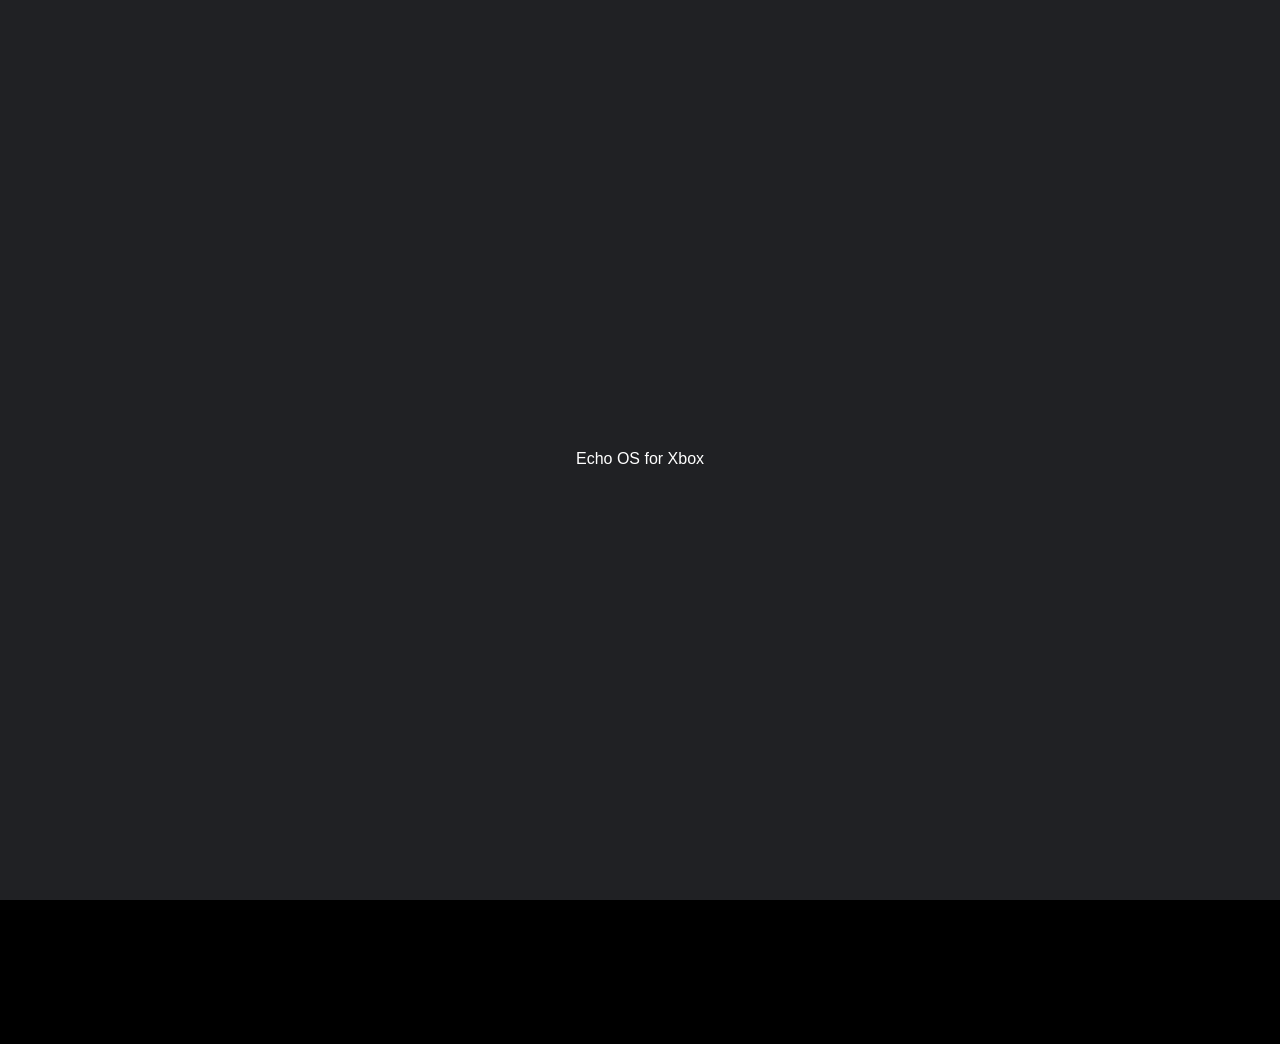
==== commit 76c99364: "Update index.html" ====
--- a/index.html
+++ b/index.html
@@ -11,14 +11,21 @@
 <base target="_blank">
 <base target="_blank">
 <base target="_blank">
+<base target="_blank">
 </head>
 <body data-theme="dark">
 
     <div id="boot-screen">
-        <div class="boot-logo">
-            <svg viewBox="0 0 24 24" fill="none" stroke="currentColor" stroke-width="2" stroke-linecap="round" stroke-linejoin="round" style="width: 64px; height: 64px; color: #8ab4f8;"><circle cx="12" cy="12" r="10"></circle><circle cx="12" cy="12" r="4"></circle><line x1="21.17" y1="8" x2="12" y2="8"></line><line x1="3.95" y1="6.06" x2="8.54" y2="14"></line><line x1="10.88" y1="21.94" x2="15.46" y2="14"></line></svg>
-        </div>
-        <div class="boot-loader"></div>
+        <div class="boot-logo-xbox">
+            <svg viewBox="0 0 100 100" fill="none" xmlns="http://www.w3.org/2000/svg">
+                <circle cx="50" cy="50" r="45" stroke="#9bf00b" stroke-width="3" fill="none"/>
+                <path d="M50 15 L50 50 L75 75" stroke="#9bf00b" stroke-width="3" stroke-linecap="round" stroke-linejoin="round" fill="none"/>
+                <path d="M50 50 L25 75" stroke="#9bf00b" stroke-width="3" stroke-linecap="round" stroke-linejoin="round" fill="none"/>
+                <circle cx="50" cy="50" r="8" fill="#9bf00b"/>
+            </svg>
+        </div>
+        <div class="boot-loader-xbox"></div>
+        <div class="boot-text-xbox">Echo OS for Xbox</div>
     </div>
 
     <!-- Account Loading Screen -->
@@ -238,13 +245,103 @@
     </div>
 
     <!-- Creator Screen -->
-    <div id="creator-screen" style="display: none; position: fixed; top: 0; left: 0; width: 100%; height: 100%; background: #000; z-index: 99996; justify-content: center; align-items: center; opacity: 0; transition: opacity 1s ease-in;">
-        <div id="creator-text" style="color: white; font-size: 48px; font-weight: 300; font-family: 'Google Sans', 'Segoe UI', Roboto, sans-serif; opacity: 0; transition: opacity 2s ease-in-out; text-align: center; letter-spacing: 4px; text-transform: uppercase;">
-            Created By Darden
-        </div>
+
     </div>
 
     <div id="desktop">
+        <!-- Xbox Dashboard Home Screen -->
+        <div id="xbox-dashboard">
+            <div class="xbox-top-bar">
+                <div class="xbox-logo-small">
+                    <svg viewBox="0 0 24 24" fill="none" stroke="#9bf00b" stroke-width="2" style="width:24px;height:24px;">
+                        <circle cx="12" cy="12" r="10"/><path d="M12 6v6l4 4"/><circle cx="12" cy="12" r="3"/>
+                    </svg>
+                    Echo OS
+                </div>
+                <div class="xbox-user-info">
+                    <span id="xbox-gamertag-display" class="xbox-gamertag">Player1</span>
+                    <div class="xbox-avatar-small" id="xbox-avatar">🎮</div>
+                </div>
+            </div>
+
+            <div class="xbox-nav-tabs">
+                <button class="xbox-nav-tab active" onclick="switchXboxTab('home')" data-tab="home">Home</button>
+                <button class="xbox-nav-tab" onclick="switchXboxTab('mygames')" data-tab="mygames">My Games</button>
+                <button class="xbox-nav-tab" onclick="switchXboxTab('store')" data-tab="store">Microsoft Store</button>
+                <button class="xbox-nav-tab" onclick="switchXboxTab('apps')" data-tab="apps">Apps</button>
+                <button class="xbox-nav-tab" onclick="switchXboxTab('settings')" data-tab="settings">Settings</button>
+            </div>
+
+            <div class="xbox-content" id="xbox-content-area">
+                <!-- Featured Hero -->
+                <div class="xbox-hero" onclick="openApp('gtavice-window')">
+                    <img src="https://images.unsplash.com/photo-1449965408869-eaa3f722e40d?q=80&w=1200" alt="Featured" onerror="this.style.display='none'">
+                    <div class="xbox-hero-overlay">
+                        <h1 class="xbox-hero-title">GTA III: Vice City</h1>
+                        <p class="xbox-hero-subtitle">Classic open-world crime adventure</p>
+                        <button class="xbox-hero-btn">▶ Play</button>
+                    </div>
+                </div>
+
+                <!-- Quick Resume -->
+                <div class="xbox-quick-resume" id="xbox-quick-resume" style="display:none;">
+                    <div class="xbox-quick-resume-header">
+                        <span style="font-size:20px;">⚡</span>
+                        <h3>Quick Resume</h3>
+                    </div>
+                    <div class="xbox-games-grid" id="xbox-quick-resume-grid"></div>
+                </div>
+
+                <!-- Game Rows -->
+                <div class="xbox-game-row">
+                    <div class="xbox-row-header">
+                        <h3 class="xbox-row-title">Recently Played</h3>
+                        <span class="xbox-row-see-all" onclick="switchXboxTab('mygames')">See all ></span>
+                    </div>
+                    <div class="xbox-games-grid" id="xbox-recent-games"></div>
+                </div>
+
+                <div class="xbox-game-row">
+                    <div class="xbox-row-header">
+                        <h3 class="xbox-row-title">Installed Games</h3>
+                        <span class="xbox-row-see-all" onclick="switchXboxTab('mygames')">See all ></span>
+                    </div>
+                    <div class="xbox-games-grid" id="xbox-installed-games"></div>
+                </div>
+
+                <div class="xbox-game-row">
+                    <div class="xbox-row-header">
+                        <h3 class="xbox-row-title">All Games</h3>
+                        <span class="xbox-row-see-all" onclick="switchXboxTab('mygames')">See all ></span>
+                    </div>
+                    <div class="xbox-games-grid" id="xbox-all-games"></div>
+                </div>
+            </div>
+        </div>
+
+        <!-- Xbox Guide Overlay -->
+        <div id="xbox-guide">
+            <div class="xbox-guide-content">
+                <div class="xbox-guide-header">
+                    <h2>Xbox Guide</h2>
+                    <button class="xbox-guide-close" onclick="toggleXboxGuide()">✕</button>
+                </div>
+                <div style="padding:30px; display:flex; flex-direction:column; gap:15px;">
+                    <button class="xbox-nav-tab" style="text-align:left; padding:15px 20px;" onclick="toggleXboxGuide(); switchXboxTab('home')">🏠 Home</button>
+                    <button class="xbox-nav-tab" style="text-align:left; padding:15px 20px;" onclick="toggleXboxGuide(); switchXboxTab('mygames')">🎮 My Games</button>
+                    <button class="xbox-nav-tab" style="text-align:left; padding:15px 20px;" onclick="toggleXboxGuide(); switchXboxTab('store')">🛒 Microsoft Store</button>
+                    <button class="xbox-nav-tab" style="text-align:left; padding:15px 20px;" onclick="toggleXboxGuide(); switchXboxTab('apps')">📱 Apps</button>
+                    <button class="xbox-nav-tab" style="text-align:left; padding:15px 20px;" onclick="toggleXboxGuide(); openApp('settings-window')">⚙️ Settings</button>
+                    <button class="xbox-nav-tab" style="text-align:left; padding:15px 20px;" onclick="toggleXboxGuide(); lockSystem()">🔒 Lock Console</button>
+                    <div style="border-top:1px solid rgba(255,255,255,0.1); margin-top:10px; padding-top:15px;">
+                        <p style="color:rgba(255,255,255,0.4); font-size:12px; margin:0;">Press Xbox button or ESC to toggle Guide</p>
+                    </div>
+                </div>
+            </div>
+        </div>
+
+        <!-- Xbox Navigation Hint -->
+        <div id="xbox-nav-hint" class="xbox-nav-hint">Use Arrow Keys to navigate • Enter to select • ESC for Guide</div>
         <div id="context-menu" style="display: none;">
             <div class="context-item" onclick="location.reload()">🔄 Refresh</div>
             <div class="context-item" onclick="openApp('settings-window')">🖼️ Set wallpaper</div>
@@ -456,7 +553,7 @@
         </div>
 
         <div class="window" id="store-window" style="display: none; width: 900px; height: 650px;">
-            <div class="window-header" id="store-window-header"><span class="window-title">🛍️ Play Store</span><div><button class="win-btn" onclick="minimizeApp('store-window')">−</button><button class="win-btn" onclick="maximizeApp('store-window')">□</button><button class="win-btn close-btn" onclick="closeApp('store-window')">✕</button></div></div>
+            <div class="window-header" id="store-window-header"><span class="window-title">🛒 Microsoft Store</span><div><button class="win-btn" onclick="minimizeApp('store-window')">−</button><button class="win-btn" onclick="maximizeApp('store-window')">□</button><button class="win-btn close-btn" onclick="closeApp('store-window')">✕</button></div></div>
             <div class="window-content store-bg" style="padding: 0; display: flex; flex-direction: column;">
                 <div id="new-play-store" style="display: flex; height: 100%; background: #1a1a2e; color: #e8eaed; font-family: 'Google Sans', 'Segoe UI', Roboto, sans-serif; position: relative;">
 
@@ -558,12 +655,12 @@
 
                             <!-- SETTINGS TAB -->
                             <div id="ps-tab-settings" class="ps-tab" style="display: none;">
-                                <h3 style="margin: 0 0 20px; font-size: 18px; font-weight: 500;">Play Store Settings</h3>
+                                <h3 style="margin: 0 0 20px; font-size: 18px; font-weight: 500;">Microsoft Store Settings</h3>
                                 <div style="background: rgba(255,255,255,0.05); border-radius: 12px; padding: 20px; margin-bottom: 15px;">
                                     <h4 style="margin: 0 0 10px; font-size: 14px; color: #9aa0a6;">Data Usage</h4>
                                     <p style="margin: 0; font-size: 13px;">Apps are installed locally in your browser storage.</p>
                                 </div>
-                                <button onclick="clearPlayStoreData()" style="background: rgba(234, 67, 53, 0.2); color: #ea4335; border: none; padding: 12px 20px; border-radius: 12px; cursor: pointer; font-weight: 500; transition: 0.2s;">🗑️ Clear All Play Store Data</button>
+                                <button onclick="clearPlayStoreData()" style="background: rgba(234, 67, 53, 0.2); color: #ea4335; border: none; padding: 12px 20px; border-radius: 12px; cursor: pointer; font-weight: 500; transition: 0.2s;">🗑️ Clear All Microsoft Store Data</button>
                             </div>
 
                         </div>
@@ -673,7 +770,7 @@
         </div>
         <div class="launcher-grid" id="launcher-list">
             <div class="launcher-item" data-app-id="chrome-window" data-icon="🌐" data-name="Chrome" onclick="openApp('chrome-window')"><div class="l-icon">🌐</div><span class="l-text">Chrome</span></div>
-            <div class="launcher-item" data-app-id="store-window" data-icon="🛍️" data-name="Play Store" onclick="openApp('store-window')"><div class="l-icon">🛍️</div><span class="l-text">Play Store</span></div>
+            <div class="launcher-item" data-app-id="store-window" data-icon="🛍️" data-name="Microsoft Store" onclick="openApp('store-window')"><div class="l-icon">🛍️</div><span class="l-text">Microsoft Store</span></div>
             <div class="launcher-item" data-app-id="settings-window" data-icon="⚙️" data-name="Settings" onclick="openApp('settings-window')"><div class="l-icon">⚙️</div><span class="l-text">Settings</span></div>
             <div class="launcher-item" data-app-id="wordpad-window" data-icon="📝" data-name="Wordpad" onclick="openApp('wordpad-window')"><div class="l-icon">📝</div><span class="l-text">Wordpad</span></div>
             <div class="launcher-item" data-app-id="calc-window" data-icon="🧮" data-name="Calculator" onclick="openApp('calc-window')"><div class="l-icon">🧮</div><span class="l-text">Calculator</span></div>
@@ -748,7 +845,7 @@
             <button id="desk-add-quick" onclick="event.stopPropagation(); addNewDesk();" title="New Desk">+</button>
             <div id="app-icons">
                 <button class="app-icon" id="taskbar-chrome-window" draggable="true" onclick="toggleApp('chrome-window')" title="Chrome">🌐</button>
-                <button class="app-icon" id="taskbar-store-window" draggable="true" onclick="toggleApp('store-window')" title="Play Store">🛍️</button>
+                <button class="app-icon" id="taskbar-store-window" draggable="true" onclick="toggleApp('store-window')" title="Microsoft Store">🛍️</button>
                 <button class="app-icon" id="taskbar-settings-window" draggable="true" onclick="toggleApp('settings-window')" title="Settings">⚙️</button>
                 <button class="app-icon" id="taskbar-wordpad-window" draggable="true" onclick="toggleApp('wordpad-window')" title="Wordpad">📝</button>
                 <button class="app-icon" id="taskbar-calc-window" draggable="true" onclick="toggleApp('calc-window')" title="Calculator">🧮</button>
@@ -770,6 +867,7 @@
         </div>
     </div>
 
+        </div>
     <script src="script.js"></script>
 </body>
 </html>
--- a/style.css
+++ b/style.css
@@ -1,1910 +1,2074 @@
-/* ===== XBOX SERIES X THEME ===== */
-:root {
-    --xbox-green: #107c10;
-    --xbox-green-light: #169416;
-    --xbox-green-dark: #0a5a0a;
-    --xbox-bg: #0f0f0f;
-    --xbox-surface: #1a1a1a;
-    --xbox-surface-light: #252525;
-    --xbox-surface-hover: #2a2a2a;
-    --xbox-border: #333;
-    --xbox-text: #ffffff;
-    --xbox-text-muted: #9a9a9a;
-    --xbox-accent: #107c10;
-    --xbox-radius: 4px;
-    --xbox-radius-lg: 8px;
-}
-
-* { margin: 0; padding: 0; box-sizing: border-box; }
-body, html {
-    font-family: 'Segoe UI', 'Helvetica Neue', Arial, sans-serif;
-    background: #000;
-    color: var(--xbox-text);
-    height: 100vh;
-    overflow: hidden;
-    user-select: none;
-}
-
-/* ===== BOOT SCREEN ===== */
-#xbox-boot-screen {
+
+/* ===== ACCOUNT SYSTEM STYLES ===== */
+
+/* Account Loading Screen */
+#account-loading-screen {
     position: fixed;
-    inset: 0;
-    background: #000;
-    z-index: 99999;
-    display: flex;
-    flex-direction: column;
-    align-items: center;
-    justify-content: center;
-    animation: bootFadeOut 0.5s ease-out 3.5s forwards;
-}
-
-.xbox-boot-logo {
-    width: 120px;
-    height: 120px;
-    position: relative;
-    animation: bootPulse 2s ease-in-out infinite;
-}
-
-.xbox-boot-logo svg {
+    top: 0;
+    left: 0;
     width: 100%;
     height: 100%;
-    filter: drop-shadow(0 0 20px rgba(16, 124, 16, 0.5));
-}
-
-.xbox-boot-glow {
-    width: 200px;
-    height: 4px;
-    background: radial-gradient(ellipse, rgba(16, 124, 16, 0.8) 0%, transparent 70%);
-    margin-top: 20px;
-    animation: glowPulse 1.5s ease-in-out infinite;
-}
-
-.xbox-boot-text {
-    font-size: 14px;
-    letter-spacing: 12px;
-    color: #333;
-    margin-top: 30px;
-    text-transform: uppercase;
-    font-weight: 300;
-    animation: textFade 2s ease-in-out infinite;
-}
-
-@keyframes bootPulse {
-    0%, 100% { transform: scale(1); }
-    50% { transform: scale(1.05); }
-}
-
-@keyframes glowPulse {
-    0%, 100% { opacity: 0.5; transform: scaleX(1); }
-    50% { opacity: 1; transform: scaleX(1.2); }
-}
-
-@keyframes textFade {
-    0%, 100% { opacity: 0.3; }
-    50% { opacity: 0.8; }
-}
-
-@keyframes bootFadeOut {
-    to { opacity: 0; visibility: hidden; }
-}
-
-/* ===== OOBE / SETUP ===== */
-#xbox-oobe {
-    position: fixed;
-    inset: 0;
-    background: linear-gradient(180deg, #0a0a0a 0%, #151515 100%);
-    z-index: 99998;
-    display: flex;
-    align-items: center;
-    justify-content: center;
-}
-
-.xbox-oobe-container {
-    width: 600px;
-    max-width: 90vw;
-    text-align: center;
-}
-
-.xbox-oobe-step {
-    display: none;
-    animation: oobeSlideIn 0.4s ease-out;
-}
-
-.xbox-oobe-step.active {
-    display: block;
-}
-
-@keyframes oobeSlideIn {
-    from { opacity: 0; transform: translateY(20px); }
-    to { opacity: 1; transform: translateY(0); }
-}
-
-.xbox-oobe-logo {
-    font-size: 64px;
-    margin-bottom: 20px;
-}
-
-.xbox-oobe-step h1 {
-    font-size: 32px;
-    font-weight: 300;
-    margin-bottom: 12px;
-    letter-spacing: -0.5px;
-}
-
-.xbox-oobe-step p {
-    color: var(--xbox-text-muted);
-    font-size: 16px;
-    margin-bottom: 40px;
-}
-
-.xbox-gamerpic-grid {
-    display: grid;
-    grid-template-columns: repeat(4, 1fr);
-    gap: 16px;
-    margin-bottom: 40px;
-}
-
-.xbox-gamerpic-option {
-    width: 100%;
-    aspect-ratio: 1;
-    background: var(--xbox-surface);
-    border: 3px solid transparent;
-    border-radius: 50%;
-    display: flex;
-    align-items: center;
-    justify-content: center;
-    font-size: 40px;
-    cursor: pointer;
-    transition: all 0.2s;
-}
-
-.xbox-gamerpic-option:hover {
-    border-color: var(--xbox-border);
-    transform: scale(1.05);
-}
-
-.xbox-gamerpic-option.active {
-    border-color: var(--xbox-green);
-    box-shadow: 0 0 20px rgba(16, 124, 16, 0.4);
-}
-
-.xbox-gamertag-input-wrapper {
-    margin-bottom: 40px;
-}
-
-.xbox-gamertag-input {
-    width: 100%;
-    padding: 16px 20px;
-    font-size: 20px;
-    background: var(--xbox-surface);
-    border: 2px solid var(--xbox-border);
-    border-radius: var(--xbox-radius-lg);
-    color: var(--xbox-text);
-    text-align: center;
-    outline: none;
-    transition: border-color 0.2s;
-}
-
-.xbox-gamertag-input:focus {
-    border-color: var(--xbox-green);
-}
-
-.xbox-gamertag-preview {
-    margin-top: 12px;
-    font-size: 14px;
-    color: var(--xbox-text-muted);
-    min-height: 20px;
-}
-
-.xbox-passkey-grid {
-    margin-bottom: 40px;
-}
-
-.xbox-passkey-input {
-    width: 200px;
-    padding: 16px;
-    font-size: 24px;
-    letter-spacing: 8px;
-    background: var(--xbox-surface);
-    border: 2px solid var(--xbox-border);
-    border-radius: var(--xbox-radius-lg);
-    color: var(--xbox-text);
-    text-align: center;
-    outline: none;
-}
-
-.xbox-passkey-input:focus {
-    border-color: var(--xbox-green);
-}
-
-.xbox-oobe-buttons {
-    display: flex;
-    gap: 16px;
-    justify-content: center;
-}
-
-.xbox-oobe-ready {
-    margin: 30px 0;
-}
-
-.xbox-ready-gamerpic {
-    width: 100px;
-    height: 100px;
-    border-radius: 50%;
-    background: var(--xbox-surface);
-    display: flex;
-    align-items: center;
-    justify-content: center;
-    font-size: 48px;
-    margin: 0 auto 16px;
-    border: 3px solid var(--xbox-green);
-}
-
-.xbox-ready-gamertag {
-    font-size: 24px;
-    font-weight: 600;
-    margin-bottom: 8px;
-}
-
-.xbox-ready-g {
-    color: var(--xbox-green);
-    font-size: 18px;
-    font-weight: 600;
-}
-
-/* ===== BUTTONS ===== */
-.xbox-btn-primary {
-    padding: 14px 32px;
-    background: var(--xbox-green);
-    color: white;
-    border: none;
-    border-radius: var(--xbox-radius-lg);
-    font-size: 16px;
-    font-weight: 600;
-    cursor: pointer;
-    transition: all 0.2s;
-    font-family: inherit;
-}
-
-.xbox-btn-primary:hover {
-    background: var(--xbox-green-light);
-    transform: scale(1.02);
-}
-
-.xbox-btn-secondary {
-    padding: 14px 32px;
-    background: transparent;
-    color: var(--xbox-text);
-    border: 2px solid var(--xbox-border);
-    border-radius: var(--xbox-radius-lg);
-    font-size: 16px;
-    font-weight: 600;
-    cursor: pointer;
-    transition: all 0.2s;
-    font-family: inherit;
-}
-
-.xbox-btn-secondary:hover {
-    border-color: var(--xbox-text-muted);
-}
-
-.xbox-btn-text {
-    padding: 10px 20px;
-    background: transparent;
-    color: var(--xbox-text-muted);
-    border: none;
-    font-size: 14px;
-    cursor: pointer;
-    transition: color 0.2s;
-    font-family: inherit;
-}
-
-.xbox-btn-text:hover {
-    color: var(--xbox-text);
-}
-
-/* ===== SIGN-IN / PROFILE SELECT ===== */
-#xbox-signin {
-    position: fixed;
-    inset: 0;
-    z-index: 99997;
-    display: flex;
-    align-items: center;
-    justify-content: center;
-}
-
-.xbox-signin-bg {
-    position: absolute;
-    inset: 0;
-    background: linear-gradient(135deg, #0a0a0a 0%, #0f1a0f 50%, #0a0a0a 100%);
-    opacity: 0.9;
-}
-
-.xbox-signin-container {
-    position: relative;
-    z-index: 1;
-    text-align: center;
-    width: 700px;
-    max-width: 90vw;
-}
-
-.xbox-signin-header {
-    margin-bottom: 40px;
-}
-
-.xbox-signin-logo {
-    width: 80px;
-    height: 80px;
-    margin: 0 auto 20px;
-}
-
-.xbox-signin-header h1 {
-    font-size: 28px;
-    font-weight: 300;
-    letter-spacing: -0.5px;
-}
-
-.xbox-profiles-grid {
-    display: grid;
-    grid-template-columns: repeat(auto-fill, minmax(140px, 1fr));
-    gap: 24px;
-    margin-bottom: 30px;
-}
-
-.xbox-profile-card {
-    background: var(--xbox-surface);
-    border: 2px solid transparent;
-    border-radius: var(--xbox-radius-lg);
-    padding: 20px;
-    cursor: pointer;
-    transition: all 0.2s;
-    text-align: center;
-}
-
-.xbox-profile-card:hover {
-    border-color: var(--xbox-green);
-    transform: translateY(-4px);
-    box-shadow: 0 8px 24px rgba(16, 124, 16, 0.2);
-}
-
-.xbox-profile-card.active {
-    border-color: var(--xbox-green);
-}
-
-.xbox-profile-gamerpic {
+    background: linear-gradient(135deg, #1a73e8 0%, #4285f4 50%, #8ab4f8 100%);
+    z-index: 99995;
+    display: flex;
+    justify-content: center;
+    align-items: center;
+    font-family: 'Google Sans', 'Segoe UI', Roboto, sans-serif;
+}
+
+.account-loading-container {
+    display: flex;
+    flex-direction: column;
+    align-items: center;
+    animation: fadeIn 0.5s ease-out;
+}
+
+.account-loading-avatar {
     width: 80px;
     height: 80px;
     border-radius: 50%;
-    background: var(--xbox-surface-light);
+    background: rgba(255,255,255,0.2);
     display: flex;
     align-items: center;
     justify-content: center;
     font-size: 40px;
-    margin: 0 auto 12px;
-}
-
-.xbox-profile-gamertag {
+    margin-bottom: 20px;
+    backdrop-filter: blur(10px);
+    border: 2px solid rgba(255,255,255,0.3);
+}
+
+.account-loading-email {
+    color: white;
+    font-size: 18px;
+    font-weight: 500;
+    margin-bottom: 10px;
+    text-shadow: 0 2px 4px rgba(0,0,0,0.1);
+}
+
+.account-loading-status {
+    color: rgba(255,255,255,0.8);
+    font-size: 14px;
+    margin-bottom: 25px;
+}
+
+.account-loading-bar {
+    width: 280px;
+    height: 4px;
+    background: rgba(255,255,255,0.2);
+    border-radius: 2px;
+    overflow: hidden;
+    margin-bottom: 15px;
+}
+
+.account-loading-progress {
+    height: 100%;
+    width: 0%;
+    background: white;
+    border-radius: 2px;
+    transition: width 0.3s ease;
+    box-shadow: 0 0 10px rgba(255,255,255,0.5);
+}
+
+.account-loading-details {
+    color: rgba(255,255,255,0.7);
+    font-size: 12px;
+    min-height: 18px;
+}
+
+/* Account Modal */
+#account-modal {
+    font-family: 'Google Sans', 'Segoe UI', Roboto, sans-serif;
+}
+
+.account-box {
+    background: rgba(255,255,255,0.95);
+    border-radius: 24px;
+    padding: 40px;
+    width: 420px;
+    text-align: center;
+    box-shadow: 0 20px 60px rgba(0,0,0,0.3);
+    animation: fadeIn 0.4s cubic-bezier(0.2, 0.8, 0.2, 1);
+    backdrop-filter: blur(20px);
+}
+
+.account-logo {
+    width: 64px;
+    height: 64px;
+    background: linear-gradient(135deg, #1a73e8, #8ab4f8);
+    border-radius: 50%;
+    display: flex;
+    align-items: center;
+    justify-content: center;
+    margin: 0 auto 20px;
+    box-shadow: 0 4px 20px rgba(26,115,232,0.3);
+}
+
+.account-box h2 {
+    margin: 0 0 8px 0;
+    color: #202124;
+    font-size: 24px;
+    font-weight: 500;
+}
+
+.account-subtitle {
+    color: #5f6368;
+    font-size: 14px;
+    margin: 0 0 30px 0;
+}
+
+.account-input-group {
+    text-align: left;
+    margin-bottom: 20px;
+}
+
+.account-input-group label {
+    display: block;
+    font-size: 12px;
+    font-weight: 600;
+    color: #5f6368;
+    margin-bottom: 6px;
+    text-transform: uppercase;
+    letter-spacing: 0.5px;
+}
+
+.account-input {
+    width: 100%;
+    padding: 14px 16px;
+    border-radius: 12px;
+    border: 2px solid #dadce0;
+    background: white;
+    color: #202124;
+    outline: none;
+    font-size: 15px;
+    box-sizing: border-box;
+    transition: border-color 0.2s, box-shadow 0.2s;
+    font-family: inherit;
+}
+
+.account-input:focus {
+    border-color: #1a73e8;
+    box-shadow: 0 0 0 3px rgba(26,115,232,0.1);
+}
+
+.account-username-wrapper {
+    display: flex;
+    align-items: center;
+    border: 2px solid #dadce0;
+    border-radius: 12px;
+    background: white;
+    overflow: hidden;
+    transition: border-color 0.2s, box-shadow 0.2s;
+}
+
+.account-username-wrapper:focus-within {
+    border-color: #1a73e8;
+    box-shadow: 0 0 0 3px rgba(26,115,232,0.1);
+}
+
+.account-username-wrapper .account-input {
+    border: none;
+    border-radius: 0;
+    box-shadow: none;
+    flex: 1;
+}
+
+.account-domain {
+    padding: 14px 16px;
+    color: #5f6368;
+    font-size: 14px;
+    font-weight: 500;
+    background: #f8f9fa;
+    border-left: 1px solid #dadce0;
+    white-space: nowrap;
+}
+
+.account-email-preview {
+    font-size: 12px;
+    color: #1a73e8;
+    margin-top: 6px;
+    font-weight: 500;
+    min-height: 18px;
+}
+
+.account-btn-primary {
+    width: 100%;
+    padding: 14px;
+    background: linear-gradient(135deg, #1a73e8, #4285f4);
+    color: white;
+    border: none;
+    border-radius: 12px;
+    font-size: 15px;
+    font-weight: 600;
+    cursor: pointer;
+    transition: all 0.2s;
+    margin-bottom: 15px;
+    font-family: inherit;
+}
+
+.account-btn-primary:hover {
+    transform: translateY(-1px);
+    box-shadow: 0 4px 15px rgba(26,115,232,0.3);
+}
+
+.account-btn-secondary {
+    width: 100%;
+    padding: 14px;
+    background: transparent;
+    color: #1a73e8;
+    border: 2px solid #dadce0;
+    border-radius: 12px;
+    font-size: 15px;
+    font-weight: 600;
+    cursor: pointer;
+    transition: all 0.2s;
+    margin-bottom: 10px;
+    font-family: inherit;
+}
+
+.account-btn-secondary:hover {
+    background: rgba(26,115,232,0.05);
+    border-color: #1a73e8;
+}
+
+.account-btn-text {
+    width: 100%;
+    padding: 10px;
+    background: transparent;
+    color: #5f6368;
+    border: none;
+    font-size: 14px;
+    cursor: pointer;
+    transition: color 0.2s;
+    font-family: inherit;
+}
+
+.account-btn-text:hover {
+    color: #1a73e8;
+}
+
+.account-divider {
+    display: flex;
+    align-items: center;
+    margin: 20px 0;
+    color: #dadce0;
+}
+
+.account-divider::before,
+.account-divider::after {
+    content: '';
+    flex: 1;
+    height: 1px;
+    background: #dadce0;
+}
+
+.account-divider span {
+    padding: 0 15px;
+    font-size: 13px;
+    color: #5f6368;
+}
+
+.account-error {
+    color: #ea4335;
+    font-size: 13px;
+    margin-top: 10px;
+    min-height: 18px;
+    font-weight: 500;
+}
+
+/* Lock Screen Email */
+.lock-email {
+    color: rgba(255,255,255,0.8);
+    font-size: 14px;
+    margin: -15px 0 20px 0;
+    font-weight: 400;
+}
+
+/* Lock Screen Accounts Section */
+.lock-accounts-section {
+    position: absolute;
+    bottom: 100px;
+    width: 100%;
+    max-width: 360px;
+    padding: 0 20px;
+}
+
+.lock-accounts-header {
+    display: flex;
+    justify-content: space-between;
+    align-items: center;
+    margin-bottom: 12px;
+    padding: 0 5px;
+}
+
+.lock-accounts-header span {
+    color: rgba(255,255,255,0.7);
+    font-size: 12px;
+    font-weight: 600;
+    text-transform: uppercase;
+    letter-spacing: 0.5px;
+}
+
+.lock-add-account-btn {
+    background: rgba(255,255,255,0.15);
+    border: none;
+    color: white;
+    padding: 6px 14px;
+    border-radius: 20px;
+    font-size: 12px;
+    font-weight: 600;
+    cursor: pointer;
+    transition: background 0.2s;
+    font-family: inherit;
+}
+
+.lock-add-account-btn:hover {
+    background: rgba(255,255,255,0.25);
+}
+
+.lock-accounts-list {
+    display: flex;
+    flex-direction: column;
+    gap: 8px;
+    max-height: 200px;
+    overflow-y: auto;
+}
+
+.lock-account-item {
+    display: flex;
+    align-items: center;
+    gap: 12px;
+    padding: 10px 15px;
+    background: rgba(255,255,255,0.1);
+    border-radius: 12px;
+    cursor: pointer;
+    transition: all 0.2s;
+    backdrop-filter: blur(10px);
+}
+
+.lock-account-item:hover {
+    background: rgba(255,255,255,0.2);
+    transform: translateX(4px);
+}
+
+.lock-account-item.active {
+    background: rgba(255,255,255,0.25);
+    border: 1px solid rgba(255,255,255,0.3);
+}
+
+.lock-account-avatar {
+    width: 36px;
+    height: 36px;
+    border-radius: 50%;
+    background: linear-gradient(135deg, #1a73e8, #8ab4f8);
+    display: flex;
+    align-items: center;
+    justify-content: center;
+    font-size: 18px;
+    flex-shrink: 0;
+}
+
+.lock-account-info {
+    flex: 1;
+    min-width: 0;
+}
+
+.lock-account-name {
+    color: white;
+    font-size: 14px;
+    font-weight: 500;
+    white-space: nowrap;
+    overflow: hidden;
+    text-overflow: ellipsis;
+}
+
+.lock-account-email {
+    color: rgba(255,255,255,0.7);
+    font-size: 11px;
+    white-space: nowrap;
+    overflow: hidden;
+    text-overflow: ellipsis;
+}
+
+.lock-account-remove {
+    background: transparent;
+    border: none;
+    color: rgba(255,255,255,0.5);
     font-size: 16px;
-    font-weight: 600;
+    cursor: pointer;
+    width: 28px;
+    height: 28px;
+    border-radius: 50%;
+    display: flex;
+    align-items: center;
+    justify-content: center;
+    transition: all 0.2s;
+    opacity: 0;
+}
+
+.lock-account-item:hover .lock-account-remove {
+    opacity: 1;
+}
+
+.lock-account-remove:hover {
+    background: rgba(234, 67, 53, 0.2);
+    color: #ffdad6;
+}
+
+/* ===== ECHO OS CORE STYLES ===== */
+/* Dynamic Aura OS Theme Variables */
+:root {
+    --sys-base: rgba(255, 255, 255, 0.85); 
+    --sys-surface: rgba(255, 255, 255, 0.95);
+    --sys-header: #f1f3f4;
+    --sys-primary: #1a73e8; 
+    --sys-text: #202124;
+    --sys-text-muted: #5f6368;
+    --sys-border: rgba(0,0,0,0.1);
+    --sys-blur: blur(24px);
+    --radius-sm: 8px;
+    --radius-md: 16px;
+    --radius-lg: 24px;
+    --radius-full: 99px;
+    --play-green: #01875f;
+    --bg-setup: #f8f9fa;
+}
+
+[data-theme="dark"] {
+    --sys-base: rgba(32, 33, 36, 0.85); 
+    --sys-surface: rgba(41, 42, 45, 0.95);
+    --sys-header: #202124;
+    --sys-primary: #8ab4f8; 
+    --sys-text: #e8eaed;
+    --sys-text-muted: #9aa0a6;
+    --sys-border: rgba(255,255,255,0.1);
+    --play-green: #81c995;
+    --bg-setup: #202124;
+}
+
+body, html { margin: 0; padding: 0; height: 100%; font-family: 'Google Sans', 'Segoe UI', Roboto, sans-serif; overflow: hidden; background-color: #000; color: var(--sys-text); }
+#desktop { height: 100vh; position: relative; background-image: url('https://images.unsplash.com/photo-1506744626753-1fa44df31c22?q=80&w=2000&auto=format&fit=crop'); background-size: cover; background-position: center; transition: filter 0.2s, background-image 0.3s; }
+
+/* Boot Screen */
+#boot-screen { position: fixed; top: 0; left: 0; width: 100%; height: 100%; background: #202124; z-index: 99999; display: flex; flex-direction: column; justify-content: center; align-items: center; color: white; transition: opacity 0.5s ease-out; }
+.boot-logo { animation: pulse 1.5s infinite; }
+.boot-loader { margin-top: 30px; width: 100px; height: 4px; background: rgba(255,255,255,0.1); border-radius: 2px; position: relative; overflow: hidden; }
+.boot-loader::after { content: ''; position: absolute; left: -50px; top: 0; height: 100%; width: 50px; background: #8ab4f8; animation: slide 1.5s infinite ease-in-out; }
+@keyframes pulse { 0% { transform: scale(1); } 50% { transform: scale(1.05); } 100% { transform: scale(1); } }
+@keyframes slide { 0% { left: -50px; } 100% { left: 100px; } }
+@keyframes fadeIn { from { opacity: 0; transform: translateY(10px); } to { opacity: 1; transform: translateY(0); } }
+
+/* Welcome Modal */
+#welcome-modal { position: fixed; top: 0; left: 0; width: 100%; height: 100%; background: rgba(0,0,0,0.6); backdrop-filter: blur(10px); z-index: 99999; display: flex; justify-content: center; align-items: center; }
+.welcome-box { background: var(--sys-surface); border: 1px solid var(--sys-border); padding: 40px; border-radius: var(--radius-lg); width: 450px; text-align: center; box-shadow: 0 20px 50px rgba(0,0,0,0.5); animation: fadeIn 0.5s cubic-bezier(0.2, 0.8, 0.2, 1); }
+.welcome-box h2 { margin-top: 0; background: -webkit-linear-gradient(45deg, #1a73e8, #8ab4f8); -webkit-background-clip: text; -webkit-text-fill-color: transparent; font-size: 28px; }
+.welcome-box p { color: var(--sys-text); font-size: 15px; line-height: 1.6; }
+.welcome-box button { margin-top: 20px; background: var(--sys-primary); color: white; border: none; padding: 12px 30px; border-radius: var(--radius-full); font-size: 16px; cursor: pointer; font-weight: bold; transition: 0.2s; }
+.welcome-box button:hover { filter: brightness(1.1); transform: scale(1.05); }
+
+/* Notification Toasts (Bottom Right) */
+#notification-toast-container { position: absolute; bottom: 70px; right: 20px; display: flex; flex-direction: column; gap: 10px; z-index: 10000; pointer-events: none; }
+.notification { width: 320px; background: var(--sys-surface); color: var(--sys-text); backdrop-filter: var(--sys-blur); border-radius: var(--radius-md); padding: 15px; display: flex; align-items: flex-start; gap: 15px; box-shadow: 0 8px 24px rgba(0,0,0,0.3); border: 1px solid var(--sys-border); animation: slideInRight 0.4s cubic-bezier(0.2, 0.8, 0.2, 1); pointer-events: auto; transition: opacity 0.3s; }
+.notif-icon { font-size: 24px; }
+.notif-content strong { display: block; font-size: 14px; margin-bottom: 4px; }
+.notif-content p { margin: 0; font-size: 12px; color: var(--sys-text-muted); line-height: 1.4; }
+@keyframes slideInRight { from { transform: translateX(120%); opacity: 0; } to { transform: translateX(0); opacity: 1; } }
+
+/* OOBE Setup Screen */
+#setup-screen { position: fixed; top: 0; left: 0; width: 100%; height: 100%; background: var(--bg-setup); z-index: 99998; display: flex; justify-content: center; align-items: center; }
+.setup-card { background: var(--sys-surface); width: 450px; min-height: 350px; border-radius: var(--radius-lg); box-shadow: 0 12px 40px rgba(0,0,0,0.3); padding: 40px; position: relative; overflow: hidden; border: 1px solid var(--sys-border); }
+.setup-step { display: none; flex-direction: column; align-items: center; text-align: center; animation: fadeIn 0.4s ease-out forwards; }
+.setup-step.active { display: flex; }
+.setup-icon { font-size: 48px; margin-bottom: 20px; }
+.setup-title { margin: 0 0 10px 0; font-size: 24px; font-weight: 500; color: var(--sys-text); }
+.setup-text { margin: 0 0 30px 0; font-size: 14px; color: var(--sys-text-muted); line-height: 1.5; }
+.setup-input { width: 100%; padding: 15px; border-radius: var(--radius-md); border: 2px solid var(--sys-border); background: transparent; color: var(--sys-text); outline: none; font-size: 16px; margin-bottom: 25px; transition: border 0.2s; box-sizing: border-box; }
+.setup-input:focus { border-color: var(--sys-primary); }
+.tou-box { width: 100%; background: rgba(0,0,0,0.05); padding: 15px; border-radius: var(--radius-sm); font-size: 13px; color: var(--sys-text); text-align: left; height: 120px; overflow-y: auto; margin-bottom: 25px; box-sizing: border-box; border: 1px solid var(--sys-border); }
+.setup-buttons { display: flex; gap: 15px; width: 100%; justify-content: flex-end; }
+.setup-btn-primary { background: var(--sys-primary); color: #fff; border: none; padding: 12px 24px; border-radius: var(--radius-full); font-size: 14px; font-weight: 500; cursor: pointer; transition: 0.2s; }
+.setup-btn-primary:hover { filter: brightness(1.1); box-shadow: 0 2px 6px rgba(26,115,232,0.4); }
+.setup-btn-secondary { background: transparent; color: var(--sys-primary); border: none; padding: 12px 24px; border-radius: var(--radius-full); font-size: 14px; font-weight: 500; cursor: pointer; transition: 0.2s; }
+.setup-btn-secondary:hover { background: rgba(26,115,232,0.1); }
+
+/* Lock Screen */
+#lock-screen { position: fixed; top: 0; left: 0; width: 100%; height: 100%; background: var(--sys-base); backdrop-filter: var(--sys-blur); z-index: 99997; display: flex; justify-content: center; align-items: center; }
+.lock-box { background: var(--sys-surface); padding: 40px; border-radius: var(--radius-lg); text-align: center; color: var(--sys-text); box-shadow: 0 8px 32px rgba(0,0,0,0.5); width: 300px; border: 1px solid var(--sys-border); }
+.lock-box .avatar { font-size: 64px; margin-bottom: 10px; }
+.lock-box h2 { margin: 0 0 20px 0; font-weight: 500; font-size: 20px; }
+.lock-box input { width: 100%; padding: 12px; margin-bottom: 15px; border-radius: var(--radius-full); border: none; outline: none; background: rgba(100,100,100,0.1); color: var(--sys-text); text-align: center; font-size: 16px; box-sizing: border-box; }
+.lock-box button { background: var(--sys-primary); color: #fff; border: none; width: 48px; height: 48px; border-radius: 50%; cursor: pointer; font-size: 20px; transition: 0.2s; font-weight: bold; }
+.lock-box button:hover { transform: scale(1.05); }
+#lock-error { color: #f28b82; font-size: 13px; margin-top: 15px; display: none; }
+.forgot-link { font-size: 13px; color: var(--sys-primary); margin-top: 15px; cursor: pointer; }
+
+/* Context Menu */
+#context-menu { position: absolute; background: var(--sys-base); backdrop-filter: var(--sys-blur); color: var(--sys-text); border-radius: var(--radius-md); padding: 8px 0; width: 220px; box-shadow: 0 4px 15px rgba(0,0,0,0.5); z-index: 10000; border: 1px solid var(--sys-border); }
+.context-item { padding: 10px 20px; cursor: pointer; font-size: 13px; font-weight: 500; transition: 0.2s; }
+.context-item:hover { background: rgba(128, 128, 128, 0.1); }
+.context-divider { height: 1px; background: var(--sys-border); margin: 4px 0; }
+
+/* Draggable Desktop Icons */
+.desktop-icon { position: absolute; width: 80px; text-align: center; color: white; cursor: move; border-radius: var(--radius-sm); padding: 10px 5px; transition: background 0.2s; user-select: none; z-index: 1; }
+.desktop-icon:hover { background: rgba(255, 255, 255, 0.2); }
+.desktop-icon .icon-emoji { font-size: 36px; text-shadow: 0 2px 5px rgba(0,0,0,0.5); pointer-events: none; }
+.desktop-icon .icon-text { font-size: 12px; font-weight: 500; text-shadow: 0 1px 3px rgba(0,0,0,0.8); margin-top: 5px; pointer-events: none; }
+
+/* Window Manager & Maximizing */
+.window { position: absolute; top: 80px; left: 150px; width: 640px; height: 480px; background: var(--sys-surface); border-radius: var(--radius-md); box-shadow: 0 12px 36px rgba(0,0,0,0.4); display: flex; flex-direction: column; overflow: hidden; resize: both; z-index: 10; transition: opacity 0.2s, transform 0.2s; border: 1px solid var(--sys-border); }
+.window.minimized { opacity: 0; transform: scale(0.95); pointer-events: none; }
+.window.dragging { transition: none; opacity: 0.95; }
+.window.fullscreen { top: 0 !important; left: 0 !important; width: 100vw !important; height: calc(100vh - 48px) !important; border-radius: 0; resize: none; transition: all 0.3s cubic-bezier(0.2, 0.8, 0.2, 1); }
+
+.window-header { background: var(--sys-header); padding: 8px 12px; display: flex; justify-content: space-between; align-items: center; cursor: move; user-select: none; }
+.window-title { font-size: 13px; font-weight: 600; color: var(--sys-text); margin-left: 8px; }
+.win-btn { background: transparent; border: none; cursor: pointer; width: 32px; height: 32px; border-radius: 50%; font-size: 14px; color: var(--sys-text-muted); transition: 0.2s; display: inline-flex; justify-content: center; align-items: center; }
+.win-btn:hover { background: rgba(128,128,128,0.15); color: var(--sys-text); }
+.close-btn:hover { background: #ea4335; color: white; }
+.window-content { flex-grow: 1; background: var(--sys-surface); overflow-y: auto; display: flex; flex-direction: column; }
+#snap-preview { position: absolute; background: rgba(255, 255, 255, 0.2); border-radius: var(--radius-md); backdrop-filter: blur(8px); display: none; z-index: 999; pointer-events: none; transition: all 0.2s ease-out; }
+
+/* Files Explorer Grid */
+.file-grid { display: grid; grid-template-columns: repeat(auto-fill, minmax(100px, 1fr)); gap: 15px; }
+.file-item { text-align: center; padding: 10px; border-radius: var(--radius-sm); cursor: pointer; transition: 0.2s; border: 1px solid transparent; }
+.file-item:hover { background: rgba(128,128,128,0.1); border-color: var(--sys-border); }
+.file-item .f-icon { font-size: 42px; margin-bottom: 5px; }
+.file-item span { font-size: 12px; color: var(--sys-text); word-break: break-all; }
+
+/* Messaging App Styles */
+.msg-app-bg { background: var(--sys-surface); }
+.msg-view { display: none; flex-direction: column; align-items: center; justify-content: center; height: 100%; }
+.msg-view.active { display: flex; }
+.msg-auth-card { background: rgba(128,128,128,0.05); padding: 40px; border-radius: var(--radius-md); text-align: center; border: 1px solid var(--sys-border); width: 300px; }
+.msg-auth-card h2 { margin-top: 0; color: var(--sys-primary); }
+.msg-sidebar { width: 250px; border-right: 1px solid var(--sys-border); display: flex; flex-direction: column; background: rgba(128,128,128,0.02); }
+.msg-sidebar-header { padding: 15px; border-bottom: 1px solid var(--sys-border); display: flex; justify-content: space-between; align-items: center; }
+.msg-add-friend { padding: 10px; display: flex; gap: 5px; border-bottom: 1px solid var(--sys-border); }
+.msg-add-friend input { flex-grow: 1; padding: 8px; border-radius: var(--radius-full); border: 1px solid var(--sys-border); outline: none; background: transparent; color: var(--sys-text); }
+.msg-add-friend button { background: var(--sys-primary); color: white; border: none; width: 32px; border-radius: 50%; cursor: pointer; }
+.msg-friends-list { flex-grow: 1; overflow-y: auto; padding: 10px; }
+.msg-friend-item { padding: 12px; border-radius: var(--radius-sm); cursor: pointer; transition: 0.2s; margin-bottom: 5px; display: flex; justify-content: space-between; align-items: center; }
+.msg-friend-item:hover { background: rgba(128,128,128,0.1); }
+
+.msg-chat-area { flex-grow: 1; display: flex; flex-direction: column; background: var(--sys-surface); }
+.msg-chat-header { padding: 15px; border-bottom: 1px solid var(--sys-border); display: flex; justify-content: space-between; align-items: center; font-weight: bold; }
+.msg-report-btn { background: rgba(234, 67, 53, 0.1); color: #ea4335; border: none; padding: 5px 10px; border-radius: var(--radius-full); cursor: pointer; font-size: 12px; }
+.msg-chat-history { flex-grow: 1; overflow-y: auto; padding: 20px; display: flex; flex-direction: column; gap: 10px; }
+.msg-bubble { max-width: 70%; padding: 10px 15px; border-radius: 18px; font-size: 14px; line-height: 1.4; word-wrap: break-word; }
+.msg-bubble.me { background: var(--sys-primary); color: white; align-self: flex-end; border-bottom-right-radius: 4px; }
+.msg-bubble.them { background: rgba(128,128,128,0.1); color: var(--sys-text); align-self: flex-start; border-bottom-left-radius: 4px; }
+.msg-chat-input { padding: 15px; border-top: 1px solid var(--sys-border); display: flex; gap: 10px; }
+.msg-img-btn { background: rgba(128,128,128,0.1); border: none; width: 40px; height: 40px; border-radius: 50%; cursor: pointer; font-size: 18px; color: var(--sys-text); }
+.msg-chat-input input { flex-grow: 1; padding: 10px 15px; border-radius: var(--radius-full); border: 1px solid var(--sys-border); outline: none; background: transparent; color: var(--sys-text); }
+.msg-send-btn { background: var(--sys-primary); color: white; border: none; padding: 0 20px; border-radius: var(--radius-full); cursor: pointer; font-weight: bold; }
+
+/* Launcher (App Drawer) */
+#launcher-menu { position: absolute; bottom: 80px; left: 50%; transform: translateX(-50%); width: 600px; max-height: 70vh; background: var(--sys-surface); border-radius: var(--radius-lg); padding: 20px; color: var(--sys-text); backdrop-filter: var(--sys-blur); box-shadow: 0 8px 32px rgba(0,0,0,0.4); z-index: 9998; display: flex; flex-direction: column; border: 1px solid var(--sys-border); }
+.launcher-search-box { background: rgba(128,128,128,0.1); border-radius: var(--radius-full); padding: 12px 20px; display: flex; align-items: center; gap: 10px; margin-bottom: 20px; }
+.launcher-search-box input { background: transparent; border: none; outline: none; color: var(--sys-text); width: 100%; font-size: 15px; font-family: inherit; }
+.launcher-search-box input::placeholder { color: var(--sys-text-muted); }
+.launcher-grid { display: grid; grid-template-columns: repeat(5, 1fr); gap: 15px; overflow-y: auto; padding: 10px; }
+.launcher-item { display: flex; flex-direction: column; align-items: center; gap: 8px; cursor: pointer; padding: 10px; border-radius: var(--radius-sm); transition: 0.2s; }
+.launcher-item:hover { background: rgba(128,128,128,0.1); }
+.l-icon { font-size: 32px; background: rgba(128,128,128,0.05); width: 56px; height: 56px; display: flex; justify-content: center; align-items: center; border-radius: 50%; }
+.l-text { font-size: 12px; font-weight: 500; text-align: center; }
+
+/* Quick Settings & Integrated Notification Center */
+#quick-settings { position: absolute; bottom: 70px; right: 10px; width: 360px; background: var(--sys-surface); border-radius: var(--radius-lg); padding: 20px; color: var(--sys-text); backdrop-filter: var(--sys-blur); box-shadow: 0 8px 32px rgba(0,0,0,0.4); z-index: 9999; border: 1px solid var(--sys-border); }
+#qs-notifications { background: rgba(128,128,128,0.05); border-radius: var(--radius-md); margin-bottom: 15px; display: flex; flex-direction: column; max-height: 180px; }
+.qs-notif-header { font-size: 11px; font-weight: 600; color: var(--sys-primary); padding: 12px 15px 5px; text-transform: uppercase; letter-spacing: 0.5px; }
+#qs-notif-list { padding: 5px 15px 15px; display: flex; flex-direction: column; gap: 8px; overflow-y: auto; }
+.qs-no-notifs { font-size: 12px; color: var(--sys-text-muted); text-align: center; padding: 10px 0; }
+.qs-notif-item { display: flex; align-items: flex-start; gap: 10px; background: rgba(128,128,128,0.1); padding: 10px; border-radius: var(--radius-sm); position: relative; }
+.qs-notif-item .notif-icon { font-size: 16px; margin-top: 2px; }
+.qs-notif-item .notif-content { flex-grow: 1; padding-right: 15px; }
+.qs-notif-item .notif-content strong { display: block; font-size: 12px; margin-bottom: 2px; }
+.qs-notif-item .notif-content p { margin: 0; font-size: 11px; color: var(--sys-text-muted); white-space: nowrap; overflow: hidden; text-overflow: ellipsis; max-width: 220px; }
+.qs-notif-close { position: absolute; top: 8px; right: 8px; background: transparent; border: none; color: var(--sys-text-muted); font-size: 12px; cursor: pointer; border-radius: 50%; width: 20px; height: 20px; display: flex; justify-content: center; align-items: center; }
+.qs-notif-close:hover { background: rgba(128,128,128,0.2); color: var(--sys-text); }
+
+.qs-pills-grid { display: grid; grid-template-columns: 1fr 1fr; gap: 12px; margin-bottom: 20px; }
+.qs-pill { background: rgba(128,128,128,0.1); border-radius: var(--radius-md); padding: 12px; display: flex; align-items: center; gap: 12px; cursor: pointer; transition: 0.2s; font-size: 13px; font-weight: 500; }
+.qs-pill:hover { background: rgba(128,128,128,0.15); }
+.qs-pill.active { background: var(--sys-primary); color: #fff; }
+.qs-pill .qs-icon { font-size: 18px; }
+.qs-sliders { display: flex; flex-direction: column; gap: 20px; margin-bottom: 20px; background: rgba(128,128,128,0.05); padding: 15px; border-radius: var(--radius-md); }
+.slider-row { display: flex; align-items: center; gap: 15px; }
+.slider-row input[type=range] { flex-grow: 1; -webkit-appearance: none; height: 6px; background: rgba(128,128,128,0.2); border-radius: var(--radius-full); outline: none; }
+.slider-row input[type=range]::-webkit-slider-thumb { -webkit-appearance: none; width: 16px; height: 16px; border-radius: 50%; background: var(--sys-primary); cursor: pointer; }
+.qs-footer { display: flex; justify-content: space-between; align-items: center; border-top: 1px solid var(--sys-border); padding-top: 15px; }
+.qs-battery-info { font-size: 13px; font-weight: 500; display: flex; gap: 5px; }
+.qs-actions { display: flex; gap: 8px; }
+.qs-actions button { background: rgba(128,128,128,0.1); border: none; width: 36px; height: 36px; border-radius: 50%; color: var(--sys-text); cursor: pointer; transition: 0.2s; }
+.qs-actions button:hover { background: rgba(128,128,128,0.2); }
+
+/* Taskbar */
+#taskbar-container { position: absolute; bottom: 8px; width: 100%; display: flex; justify-content: center; z-index: 9999; }
+#taskbar { height: 48px; background-color: var(--sys-base); display: flex; align-items: center; padding: 0 8px; backdrop-filter: var(--sys-blur); border-radius: var(--radius-full); color: var(--sys-text); gap: 12px; box-shadow: 0 4px 15px rgba(0,0,0,0.3); border: 1px solid var(--sys-border); }
+#launcher-btn { background: rgba(128,128,128,0.15); border: none; border-radius: 50%; width: 36px; height: 36px; cursor: pointer; display: flex; justify-content: center; align-items: center; transition: 0.2s; margin-right: 8px; }
+#launcher-btn:hover { background: rgba(128,128,128,0.25); }
+.launcher-dot { width: 16px; height: 16px; border: 3px solid var(--sys-text); border-radius: 50%; }
+
+#app-icons { display: flex; gap: 8px; justify-content: center; }
+.app-icon { background: transparent; border: none; border-radius: 50%; width: 36px; height: 36px; font-size: 20px; cursor: pointer; transition: 0.2s; position: relative; }
+.app-icon:hover { background: rgba(128,128,128,0.15); }
+.app-icon.active::after { content: ''; position: absolute; bottom: -4px; left: 50%; transform: translateX(-50%); width: 12px; height: 3px; background: var(--sys-primary); border-radius: 2px; }
+.app-icon.dragging-icon { opacity: 0.4; }
+
+#status-area { background: rgba(128,128,128,0.1); padding: 0 16px; height: 36px; border-radius: var(--radius-full); display: flex; align-items: center; gap: 12px; cursor: pointer; transition: 0.2s; }
+#status-area:hover { background: rgba(128,128,128,0.2); }
+.status-icons { display: flex; gap: 6px; font-size: 14px; }
+#clock { font-size: 13px; font-weight: 500; }
+
+/* Settings App */
+.settings-title { font-size: 14px; color: var(--sys-primary); margin-bottom: 10px; font-weight: 600; }
+.settings-card { background: rgba(128,128,128,0.05); border-radius: var(--radius-md); padding: 20px; margin-bottom: 20px; border: 1px solid var(--sys-border); }
+.modern-input { width: 100%; padding: 10px 15px; border-radius: var(--radius-sm); border: 1px solid var(--sys-border); background: transparent; color: var(--sys-text); outline: none; margin-bottom: 12px; box-sizing: border-box; font-family: inherit; }
+.modern-input:focus { border-color: var(--sys-primary); }
+.modern-btn { background: var(--sys-primary); color: white; border: none; padding: 10px 20px; border-radius: var(--radius-full); cursor: pointer; font-weight: 500; transition: 0.2s; font-family: inherit; }
+.modern-btn:hover { filter: brightness(1.1); }
+
+/* Play Store */
+.play-header { display: flex; align-items: center; justify-content: space-between; padding: 15px 25px; border-bottom: 1px solid var(--sys-border); background: var(--sys-surface); }
+.play-logo { font-size: 20px; color: #ea4335; font-weight: bold; display: flex; align-items: center; gap: 8px; }
+.play-logo span { color: var(--sys-text); font-weight: 500; font-size: 18px; }
+.play-search { flex-grow: 1; max-width: 300px; margin-left: 20px; }
+.play-search input { width: 100%; padding: 10px 16px; border-radius: var(--radius-full); border: none; background: rgba(128,128,128,0.1); color: var(--sys-text); outline: none; font-size: 14px; }
+.play-tabs { display: flex; padding: 0 25px; background: var(--sys-surface); border-bottom: 1px solid var(--sys-border); gap: 30px; }
+.play-tab { background: transparent; border: none; padding: 15px 0; font-size: 14px; font-weight: 500; color: var(--sys-text-muted); cursor: pointer; border-bottom: 3px solid transparent; transition: 0.2s; }
+.play-tab.active { color: var(--play-green); border-bottom-color: var(--play-green); }
+.play-section-title { font-size: 18px; font-weight: 500; color: var(--sys-text); margin: 0 0 15px 0; padding: 20px 25px 0 25px; }
+.store-tab-content { padding: 0 25px 25px 25px; display: none; }
+.store-tab-content.active { display: block; }
+.store-grid { display: grid; grid-template-columns: repeat(auto-fill, minmax(130px, 1fr)); gap: 20px; }
+.store-card { background: rgba(128,128,128,0.05); display: flex; flex-direction: column; align-items: center; text-align: center; position: relative; padding: 10px; border-radius: var(--radius-sm); border: 1px solid var(--sys-border); transition: 0.2s; }
+.store-icon { font-size: 42px; margin-bottom: 10px; width: 80px; height: 80px; display: flex; justify-content: center; align-items: center; background: rgba(128,128,128,0.1); border-radius: 20px; }
+.store-info { flex-grow: 1; margin-bottom: 12px; width: 100%; }
+.store-info strong { display: block; font-size: 13px; color: var(--sys-text); white-space: nowrap; overflow: hidden; text-overflow: ellipsis; }
+.store-info span { font-size: 11px; color: var(--sys-text-muted); display: block; margin-top: 4px; }
+.store-btn { background: rgba(128,128,128,0.1); color: var(--play-green); border: none; padding: 6px 20px; border-radius: var(--radius-full); cursor: pointer; font-weight: 600; font-size: 12px; width: 100%; }
+.store-btn:disabled { color: var(--sys-text-muted); cursor: not-allowed; }
+.progress-container { width: calc(100% - 20px); background-color: rgba(128,128,128,0.2); border-radius: 4px; display: none; overflow: hidden; height: 4px; position: absolute; bottom: 0; left: 10px; }
+.progress-bar { width: 0%; height: 100%; background-color: var(--play-green); transition: width 0.2s; }
+
+/* Custom App Specific overrides */
+.store-bg { background: var(--sys-surface) !important; }
+.browser-toolbar { display: flex; padding: 8px; background: var(--sys-surface); border-bottom: 1px solid var(--sys-border); gap: 8px; }
+.browser-toolbar button { background: transparent; border: none; width: 32px; height: 32px; border-radius: 50%; cursor: pointer; font-size: 14px; color: var(--sys-text); }
+.browser-toolbar button:hover { background: rgba(128,128,128,0.1); }
+.browser-toolbar input { flex-grow: 1; padding: 0 16px; border-radius: var(--radius-full); border: none; background: rgba(128,128,128,0.1); color: var(--sys-text); outline: none; font-size: 13px; }
+.calc-bg { background: var(--sys-surface); padding: 15px; }
+#calc-display { width: 100%; height: 80px; font-size: 42px; text-align: right; margin-bottom: 15px; background: transparent; color: var(--sys-text); border: none; outline: none; font-weight: 300; }
+.calc-grid { display: grid; grid-template-columns: repeat(4, 1fr); gap: 10px; height: calc(100% - 95px); }
+.calc-btn { background: rgba(128,128,128,0.05); color: var(--sys-text); border: none; border-radius: var(--radius-full); font-size: 18px; cursor: pointer; transition: 0.2s; }
+.calc-btn:hover { background: rgba(128,128,128,0.15); }
+.calc-btn.action-light { background: rgba(128,128,128,0.1); color: var(--sys-primary); font-size: 22px; }
+.calc-btn.action-blue { background: var(--sys-primary); color: white; font-size: 22px; }
+.calc-btn.span-2 { grid-column: span 2; }
+/* Calendar Widget in Taskbar */
+#calendar-widget {
+    background: rgba(128,128,128,0.1);
+    border-radius: var(--radius-md);
+    padding: 4px 12px;
+    display: flex;
+    flex-direction: column;
+    align-items: center;
+    cursor: pointer;
+    transition: 0.2s;
+    margin-right: 8px;
+    min-width: 40px;
+    text-align: center;
+}
+
+#calendar-widget:hover {
+    background: rgba(128,128,128,0.2);
+}
+
+#calendar-day {
+    font-size: 18px;
+    font-weight: 600;
+    color: var(--sys-text);
+    line-height: 1;
+}
+
+#calendar-date {
+    font-size: 11px;
+    color: var(--sys-text-muted);
+    text-transform: uppercase;
+    font-weight: 500;
+}
+
+/* Calendar Modal */
+#calendar-modal {
+    position: fixed;
+    top: 0;
+    left: 0;
+    width: 100%;
+    height: 100%;
+    background: rgba(0,0,0,0.5);
+    backdrop-filter: blur(10px);
+    z-index: 10001;
+    display: flex;
+    justify-content: center;
+    align-items: center;
+}
+
+.calendar-box {
+    background: var(--sys-surface);
+    border-radius: var(--radius-lg);
+    padding: 20px;
+    width: 320px;
+    box-shadow: 0 20px 50px rgba(0,0,0,0.5);
+    border: 1px solid var(--sys-border);
+}
+
+.calendar-header {
+    display: flex;
+    justify-content: space-between;
+    align-items: center;
+    margin-bottom: 15px;
+}
+
+.calendar-header button {
+    background: transparent;
+    border: none;
+    color: var(--sys-primary);
+    font-size: 18px;
+    cursor: pointer;
+    padding: 5px 10px;
+    border-radius: var(--radius-sm);
+    transition: 0.2s;
+}
+
+.calendar-header button:hover {
+    background: rgba(128,128,128,0.1);
+}
+
+.calendar-header h3 {
+    margin: 0;
+    font-size: 16px;
+    color: var(--sys-text);
+    font-weight: 500;
+}
+
+.calendar-weekdays {
+    display: grid;
+    grid-template-columns: repeat(7, 1fr);
+    gap: 5px;
+    margin-bottom: 10px;
+    text-align: center;
+}
+
+.calendar-weekdays span {
+    font-size: 11px;
+    color: var(--sys-text-muted);
+    font-weight: 600;
+    text-transform: uppercase;
+}
+
+.calendar-days {
+    display: grid;
+    grid-template-columns: repeat(7, 1fr);
+    gap: 5px;
+}
+
+.calendar-day {
+    aspect-ratio: 1;
+    display: flex;
+    align-items: center;
+    justify-content: center;
+    font-size: 13px;
+    color: var(--sys-text);
+    border-radius: var(--radius-sm);
+    cursor: pointer;
+    transition: 0.2s;
+}
+
+.calendar-day:hover {
+    background: rgba(128,128,128,0.1);
+}
+
+.calendar-day.today {
+    background: var(--sys-primary);
+    color: white;
+    font-weight: 600;
+}
+
+.calendar-day.other-month {
+    color: var(--sys-text-muted);
+    opacity: 0.5;
+}
+
+/* Launcher Context Menu */
+#launcher-context-menu {
+    position: absolute;
+    background: var(--sys-base);
+    backdrop-filter: var(--sys-blur);
+    color: var(--sys-text);
+    border-radius: var(--radius-md);
+    padding: 8px 0;
+    width: 180px;
+    box-shadow: 0 4px 15px rgba(0,0,0,0.5);
+    z-index: 10002;
+    border: 1px solid var(--sys-border);
+}
+
+/* Update launcher items to show context menu */
+.launcher-item {
+    position: relative;
+}
+
+/* About:Blank Modal */
+#aboutblank-modal {
+    position: fixed;
+    top: 0;
+    left: 0;
+    width: 100%;
+    height: 100%;
+    background: rgba(0,0,0,0.7);
+    backdrop-filter: blur(10px);
+    z-index: 100000;
+    display: flex;
+    justify-content: center;
+    align-items: center;
+}
+
+.aboutblank-box {
+    background: var(--sys-surface);
+    border-radius: var(--radius-lg);
+    padding: 30px;
+    width: 400px;
+    text-align: center;
+    box-shadow: 0 20px 50px rgba(0,0,0,0.5);
+    border: 1px solid var(--sys-border);
+    animation: fadeIn 0.3s ease-out;
+}
+
+.aboutblank-box h2 {
+    margin: 0 0 15px 0;
+    color: var(--sys-text);
+}
+
+.aboutblank-box p {
+    color: var(--sys-text-muted);
+    margin: 0 0 20px 0;
+    font-size: 14px;
+}
+
+.aboutblank-buttons {
+    display: grid;
+    grid-template-columns: 1fr 1fr;
+    gap: 10px;
+}
+
+.ab-btn {
+    padding: 12px 20px;
+    border: none;
+    border-radius: var(--radius-md);
+    cursor: pointer;
+    font-weight: 600;
+    font-size: 13px;
+    transition: 0.2s;
+}
+
+.ab-btn.always {
+    background: #34a853;
+    color: white;
+}
+
+.ab-btn.always:hover {
+    background: #2d8e47;
+}
+
+.ab-btn.just-once {
+    background: #81c995;
+    color: #202124;
+}
+
+.ab-btn.just-once:hover {
+    background: #6ab87a;
+}
+
+.ab-btn.no {
+    background: #ea4335;
+    color: white;
+}
+
+.ab-btn.no:hover {
+    background: #d33426;
+}
+
+.ab-btn.block {
+    background: #8b0000;
+    color: white;
+}
+
+.ab-btn.block:hover {
+    background: #6b0000;
+}
+
+/* --- ECHO OS DESK UI --- */
+#desk-indicator {
+    display: flex;
+    align-items: center;
+    gap: 4px;
+    padding: 4px;
+    background: rgba(128,128,128,0.15);
+    border-radius: var(--radius-md);
+    transition: 0.2s;
+    margin-right: 8px;
+    font-size: 13px;
+    font-weight: 500;
+    color: var(--sys-text);
+}
+
+#desk-indicator:hover {
+    background: rgba(128,128,128,0.25);
+}
+
+#current-desk-name {
+    white-space: nowrap;
+    padding: 2px 6px;
+    cursor: pointer;
+}
+
+#desk-prev, #desk-next, #desk-add {
+    background: transparent;
+    border: none;
+    color: var(--sys-text);
+    width: 24px;
+    height: 24px;
+    border-radius: 50%;
+    cursor: pointer;
+    display: flex;
+    align-items: center;
+    justify-content: center;
+    font-size: 14px;
+    transition: 0.2s;
+    padding: 0;
+}
+
+#desk-prev:hover, #desk-next:hover, #desk-add:hover {
+    background: rgba(128,128,128,0.2);
+}
+
+#desk-add {
+    background: var(--sys-primary);
+    color: white;
+    font-weight: 600;
+    font-size: 16px;
+}
+
+#desk-add:hover {
+    filter: brightness(1.1);
+}
+
+/* Desk Switcher Panel */
+#desk-switcher {
+    position: absolute;
+    bottom: 70px;
+    left: 80px;
+    width: 280px;
+    background: var(--sys-surface);
+    border-radius: var(--radius-lg);
+    padding: 16px;
+    color: var(--sys-text);
+    backdrop-filter: var(--sys-blur);
+    box-shadow: 0 8px 32px rgba(0,0,0,0.4);
+    z-index: 9999;
+    border: 1px solid var(--sys-border);
+}
+
+.desk-header {
+    display: flex;
+    justify-content: space-between;
+    align-items: center;
+    margin-bottom: 12px;
+    font-size: 14px;
+    font-weight: 600;
+}
+
+.desk-add-btn {
+    background: var(--sys-primary);
+    color: white;
+    border: none;
+    padding: 6px 12px;
+    border-radius: var(--radius-full);
+    font-size: 12px;
+    font-weight: 500;
+    cursor: pointer;
+    transition: 0.2s;
+}
+
+.desk-add-btn:hover {
+    filter: brightness(1.1);
+}
+
+.desk-list {
+    display: flex;
+    flex-direction: column;
+    gap: 8px;
+    max-height: 300px;
+    overflow-y: auto;
+}
+
+.desk-item {
+    display: flex;
+    align-items: center;
+    gap: 12px;
+    padding: 10px;
+    border-radius: var(--radius-md);
+    cursor: pointer;
+    transition: 0.2s;
+    position: relative;
+    border: 2px solid transparent;
+}
+
+.desk-item:hover {
+    background: rgba(128,128,128,0.1);
+}
+
+.desk-item.active {
+    border-color: var(--sys-primary);
+    background: rgba(128,128,128,0.05);
+}
+
+.desk-preview {
+    width: 60px;
+    height: 40px;
+    background: var(--sys-base);
+    border-radius: var(--radius-sm);
+    border: 1px solid var(--sys-border);
+    position: relative;
+    overflow: hidden;
+}
+
+.desk-preview::after {
+    content: '';
+    position: absolute;
+    top: 4px;
+    left: 4px;
+    right: 4px;
+    height: 8px;
+    background: rgba(128,128,128,0.2);
+    border-radius: 2px;
+}
+
+.desk-name {
+    flex-grow: 1;
+    font-size: 13px;
+    font-weight: 500;
+}
+
+.desk-close {
+    background: transparent;
+    border: none;
+    color: var(--sys-text-muted);
+    width: 24px;
+    height: 24px;
+    border-radius: 50%;
+    cursor: pointer;
+    display: flex;
+    align-items: center;
+    justify-content: center;
+    font-size: 16px;
+    opacity: 0;
+    transition: 0.2s;
+}
+
+.desk-item:hover .desk-close {
+    opacity: 1;
+}
+
+.desk-close:hover {
+    background: rgba(234, 67, 53, 0.1);
+    color: #ea4335;
+}
+
+.desk-shortcuts {
+    margin-top: 12px;
+    padding-top: 12px;
+    border-top: 1px solid var(--sys-border);
+    font-size: 11px;
+    color: var(--sys-text-muted);
+    text-align: center;
+}
+
+/* --- ECHO OS LOCK SCREEN --- */
+#lock-screen {
+    position: fixed;
+    top: 0;
+    left: 0;
+    width: 100%;
+    height: 100%;
+    background: linear-gradient(135deg, #1a73e8 0%, #4285f4 50%, #8ab4f8 100%);
+    z-index: 99997;
+    display: flex;
+    justify-content: center;
+    align-items: center;
+    font-family: 'Google Sans', 'Segoe UI', Roboto, sans-serif;
+}
+
+.lock-container {
+    display: flex;
+    flex-direction: column;
+    align-items: center;
+    justify-content: center;
+    width: 100%;
+    max-width: 400px;
+    padding: 40px;
+}
+
+.lock-content {
+    display: flex;
+    flex-direction: column;
+    align-items: center;
+    width: 100%;
+    animation: fadeIn 0.5s ease-out;
+}
+
+@keyframes fadeIn {
+    from { opacity: 0; transform: translateY(20px); }
+    to { opacity: 1; transform: translateY(0); }
+}
+
+.lock-user-avatar {
+    width: 96px;
+    height: 96px;
+    border-radius: 50%;
+    overflow: hidden;
+    margin-bottom: 16px;
+    background: white;
+    box-shadow: 0 4px 20px rgba(0,0,0,0.2);
+}
+
+.lock-user-avatar img {
+    width: 100%;
+    height: 100%;
+    object-fit: cover;
+}
+
+.lock-username {
+    color: white;
+    font-size: 24px;
+    font-weight: 500;
+    margin: 0 0 24px 0;
+    text-shadow: 0 2px 4px rgba(0,0,0,0.1);
+}
+
+.lock-input-wrapper {
+    display: flex;
+    align-items: center;
+    width: 100%;
+    max-width: 320px;
+    background: rgba(255,255,255,0.95);
+    border-radius: var(--radius-full);
+    padding: 4px;
+    box-shadow: 0 4px 20px rgba(0,0,0,0.15);
+    margin-bottom: 16px;
+}
+
+.lock-password-input {
+    flex-grow: 1;
+    border: none;
+    background: transparent;
+    padding: 12px 20px;
+    font-size: 16px;
+    color: #202124;
+    outline: none;
+}
+
+.lock-password-input::placeholder {
+    color: #5f6368;
+}
+
+.lock-submit-btn {
+    background: var(--sys-primary);
+    color: white;
+    border: none;
+    width: 40px;
+    height: 40px;
+    border-radius: 50%;
+    cursor: pointer;
+    display: flex;
+    align-items: center;
+    justify-content: center;
+    transition: 0.2s;
+    margin-right: 4px;
+}
+
+.lock-submit-btn:hover {
+    filter: brightness(1.1);
+    transform: scale(1.05);
+}
+
+.lock-error {
+    color: #ffdad6;
+    font-size: 14px;
+    margin-bottom: 16px;
+    display: none;
+    text-align: center;
+}
+
+.lock-options {
+    margin-bottom: 16px;
+}
+
+.lock-option-btn {
+    background: rgba(255,255,255,0.1);
+    border: none;
+    color: white;
+    padding: 8px 16px;
+    border-radius: var(--radius-full);
+    font-size: 13px;
+    cursor: pointer;
+    display: flex;
+    align-items: center;
+    gap: 8px;
+    transition: 0.2s;
+}
+
+.lock-option-btn:hover {
+    background: rgba(255,255,255,0.2);
+}
+
+.security-hint {
+    background: rgba(255,255,255,0.15);
+    padding: 12px 20px;
+    border-radius: var(--radius-md);
+    color: white;
+    font-size: 14px;
+    text-align: center;
+    backdrop-filter: blur(10px);
+}
+
+.lock-footer {
+    position: absolute;
+    bottom: 40px;
+    display: flex;
+    gap: 20px;
+}
+
+.lock-shutdown-btn {
+    background: rgba(255,255,255,0.1);
+    border: none;
+    color: white;
+    width: 48px;
+    height: 48px;
+    border-radius: 50%;
+    cursor: pointer;
+    display: flex;
+    align-items: center;
+    justify-content: center;
+    transition: 0.2s;
+    backdrop-filter: blur(10px);
+}
+
+.lock-shutdown-btn:hover {
+    background: rgba(255,255,255,0.2);
+}
+
+/* Hide windows on inactive desks */
+.desk-hidden {
+    display: none !important;
+}
+
+
+/* --- ECHO OS UPDATE MODAL --- */
+.update-countdown-btn {
+    background: #3c4043;
+    color: #9aa0a6;
+    border: none;
+    padding: 12px 30px;
+    border-radius: var(--radius-full);
+    font-size: 14px;
+    font-weight: 600;
+    cursor: not-allowed;
+    transition: all 0.3s ease;
+    opacity: 0.7;
+}
+
+.update-countdown-btn.active {
+    background: var(--sys-primary);
+    color: white;
+    cursor: pointer;
+    opacity: 1;
+}
+
+.update-countdown-btn.active:hover {
+    filter: brightness(1.1);
+    transform: scale(1.05);
+}
+
+/* --- ECHO OS DESK BUTTON --- */
+#desk-add-quick {
+    background: rgba(128,128,128,0.15);
+    border: none;
+    border-radius: 50%;
+    width: 28px;
+    height: 28px;
+    display: flex;
+    align-items: center;
+    justify-content: center;
+    color: var(--sys-text);
+    font-size: 18px;
+    font-weight: 600;
+    cursor: pointer;
+    transition: 0.2s;
+    margin-right: 8px;
+}
+
+#desk-add-quick:hover {
+    background: var(--sys-primary);
+    color: white;
+    transform: scale(1.1);
+}
+
+/* --- ECHO OS MEDIA CONTROL --- */
+#media-control-btn {
+    background: linear-gradient(135deg, #3a7bd5, #00d2ff);
+    border: none;
+    border-radius: 50%;
+    width: 36px;
+    height: 36px;
+    display: flex;
+    align-items: center;
+    justify-content: center;
+    cursor: pointer;
+    transition: all 0.3s cubic-bezier(0.4, 0, 0.2, 1);
+    position: relative;
+    overflow: hidden;
+    animation: mediaPulse 2s infinite ease-in-out;
+    opacity: 0;
+    transform: scale(0);
+    pointer-events: none;
+}
+
+#media-control-btn.visible {
+    opacity: 1;
+    transform: scale(1);
+    pointer-events: auto;
+}
+
+#media-control-btn:hover {
+    transform: scale(1.15);
+    box-shadow: 0 0 20px rgba(0, 210, 255, 0.5);
+}
+
+#media-control-btn .media-icon {
+    font-size: 16px;
+    color: white;
+    z-index: 2;
+}
+
+#media-control-btn .media-wave {
+    position: absolute;
+    inset: -2px;
+    border-radius: 50%;
+    border: 2px solid rgba(0, 210, 255, 0.3);
+    animation: mediaWave 1.5s infinite ease-out;
+}
+
+@keyframes mediaPulse {
+    0%, 100% { box-shadow: 0 0 5px rgba(0, 210, 255, 0.3); }
+    50% { box-shadow: 0 0 20px rgba(0, 210, 255, 0.6), 0 0 40px rgba(0, 210, 255, 0.2); }
+}
+
+@keyframes mediaWave {
+    0% { transform: scale(1); opacity: 1; }
+    100% { transform: scale(1.6); opacity: 0; }
+}
+
+/* --- ECHO OS MEDIA MODAL --- */
+#media-control-modal {
+    position: absolute;
+    bottom: 70px;
+    left: 50%;
+    transform: translateX(-50%) translateY(20px);
+    width: 320px;
+    background: var(--sys-surface);
+    border-radius: var(--radius-lg);
+    padding: 20px;
+    color: var(--sys-text);
+    backdrop-filter: var(--sys-blur);
+    box-shadow: 0 8px 32px rgba(0,0,0,0.4);
+    z-index: 9999;
+    border: 1px solid var(--sys-border);
+    display: none;
+    opacity: 0;
+    transition: all 0.3s cubic-bezier(0.2, 0.8, 0.2, 1);
+}
+
+#media-control-modal.show {
+    display: block;
+    opacity: 1;
+    transform: translateX(-50%) translateY(0);
+}
+
+.media-modal-header {
+    display: flex;
+    align-items: center;
+    gap: 12px;
+    margin-bottom: 15px;
+    padding-bottom: 12px;
+    border-bottom: 1px solid var(--sys-border);
+}
+
+.media-modal-art {
+    width: 48px;
+    height: 48px;
+    border-radius: var(--radius-sm);
+    object-fit: cover;
+    background: linear-gradient(135deg, #3a7bd5, #00d2ff);
+}
+
+.media-modal-info {
+    flex: 1;
+    overflow: hidden;
+}
+
+.media-modal-info .track-name {
+    font-size: 14px;
+    font-weight: 600;
+    white-space: nowrap;
+    overflow: hidden;
+    text-overflow: ellipsis;
+    color: var(--sys-text);
+}
+
+.media-modal-info .artist-name {
+    font-size: 12px;
+    color: var(--sys-text-muted);
+    white-space: nowrap;
+    overflow: hidden;
+    text-overflow: ellipsis;
+}
+
+.media-modal-controls {
+    display: flex;
+    justify-content: center;
+    align-items: center;
+    gap: 20px;
+    margin: 15px 0;
+}
+
+.media-modal-btn {
+    background: rgba(128,128,128,0.1);
+    border: none;
+    width: 40px;
+    height: 40px;
+    border-radius: 50%;
+    cursor: pointer;
+    display: flex;
+    align-items: center;
+    justify-content: center;
+    font-size: 18px;
+    color: var(--sys-text);
+    transition: all 0.2s;
+}
+
+.media-modal-btn:hover {
+    background: rgba(128,128,128,0.2);
+    transform: scale(1.1);
+}
+
+.media-modal-btn.play-pause {
+    width: 52px;
+    height: 52px;
+    background: linear-gradient(135deg, #3a7bd5, #00d2ff);
+    color: white;
+    font-size: 22px;
+}
+
+.media-modal-btn.play-pause:hover {
+    transform: scale(1.15);
+    box-shadow: 0 0 20px rgba(0, 210, 255, 0.4);
+}
+
+.media-progress-bar {
+    width: 100%;
+    height: 4px;
+    background: rgba(128,128,128,0.2);
+    border-radius: var(--radius-full);
+    margin: 10px 0;
+    overflow: hidden;
+    cursor: pointer;
+}
+
+.media-progress-fill {
+    height: 100%;
+    background: linear-gradient(90deg, #3a7bd5, #00d2ff);
+    border-radius: var(--radius-full);
+    width: 0%;
+    transition: width 0.3s;
+}
+
+.media-time-display {
+    display: flex;
+    justify-content: space-between;
+    font-size: 11px;
+    color: var(--sys-text-muted);
+}
+/* ===== ECHO OS PLAY STORE STYLES ===== */
+#new-play-store {
+    --ps-bg: #1a1a2e;
+    --ps-sidebar: #16213e;
+    --ps-card: rgba(255,255,255,0.05);
+    --ps-card-hover: rgba(255,255,255,0.08);
+    --ps-primary: #4a9eff;
+    --ps-text: #e8eaed;
+    --ps-text-muted: #9aa0a6;
+    --ps-border: rgba(255,255,255,0.1);
+}
+
+#ps-sidebar::-webkit-scrollbar,
+#ps-content::-webkit-scrollbar,
+#ps-game-list::-webkit-scrollbar {
+    width: 4px;
+}
+#ps-sidebar::-webkit-scrollbar-thumb,
+#ps-content::-webkit-scrollbar-thumb,
+#ps-game-list::-webkit-scrollbar-thumb {
+    background: rgba(255,255,255,0.2);
+    border-radius: 4px;
+}
+
+.ps-game-item {
+    display: flex;
+    align-items: center;
+    gap: 10px;
+    padding: 8px 15px;
+    cursor: pointer;
+    transition: 0.2s;
+    border-left: 3px solid transparent;
+}
+.ps-game-item:hover {
+    background: rgba(255,255,255,0.05);
+}
+.ps-game-item.active {
+    background: rgba(255,255,255,0.1);
+    border-left-color: var(--ps-primary);
+}
+.ps-game-item .ps-game-icon {
+    width: 28px;
+    height: 28px;
+    border-radius: 6px;
+    display: flex;
+    align-items: center;
+    justify-content: center;
+    font-size: 16px;
+    background: rgba(255,255,255,0.1);
+}
+.ps-game-item span {
+    font-size: 12px;
+    color: var(--ps-text);
+    white-space: nowrap;
+    overflow: hidden;
+    text-overflow: ellipsis;
+}
+
+.ps-nav-btn {
+    background: transparent;
+    border: none;
+    color: var(--ps-text-muted);
+    padding: 8px 16px;
+    border-radius: 20px;
+    cursor: pointer;
+    font-size: 13px;
+    font-weight: 500;
+    transition: 0.2s;
+    font-family: inherit;
+}
+.ps-nav-btn:hover {
+    color: var(--ps-text);
+    background: rgba(255,255,255,0.05);
+}
+.ps-nav-btn.active {
+    color: var(--ps-primary);
+    background: rgba(74, 158, 255, 0.15);
+}
+
+.ps-category {
+    padding: 6px 14px;
+    background: rgba(255,255,255,0.05);
+    border-radius: 20px;
+    font-size: 12px;
+    cursor: pointer;
+    transition: 0.2s;
+    border: 1px solid transparent;
+    user-select: none;
+}
+.ps-category:hover {
+    background: rgba(255,255,255,0.1);
+}
+.ps-category.active {
+    background: var(--ps-primary);
+    color: white;
+}
+
+.ps-featured-banner {
+    position: relative;
+    width: 100%;
+    height: 300px;
+    border-radius: 16px;
+    overflow: hidden;
+    background: linear-gradient(135deg, #0f0f23 0%, #1a1a3e 100%);
+    margin-bottom: 20px;
+}
+.ps-featured-banner img {
+    width: 100%;
+    height: 100%;
+    object-fit: cover;
+}
+.ps-featured-overlay {
+    position: absolute;
+    bottom: 0;
+    left: 0;
+    right: 0;
+    padding: 30px;
+    background: linear-gradient(to top, rgba(0,0,0,0.9) 0%, transparent 100%);
+}
+.ps-featured-tags {
+    display: flex;
+    gap: 8px;
+    margin-bottom: 12px;
+    flex-wrap: wrap;
+}
+.ps-tag {
+    padding: 4px 12px;
+    background: rgba(255,255,255,0.15);
+    border-radius: 12px;
+    font-size: 11px;
+    color: white;
+    backdrop-filter: blur(10px);
+}
+.ps-tag.full { background: rgba(52, 168, 83, 0.3); }
+
+.ps-featured-title {
+    font-size: 32px;
+    font-weight: 600;
+    color: white;
+    margin: 0 0 15px 0;
+}
+
+.ps-play-btn {
+    display: inline-flex;
+    align-items: center;
+    gap: 8px;
+    background: var(--ps-primary);
+    color: white;
+    border: none;
+    padding: 12px 28px;
+    border-radius: 24px;
+    font-size: 15px;
+    font-weight: 600;
+    cursor: pointer;
+    transition: 0.2s;
+    font-family: inherit;
+}
+.ps-play-btn:hover {
+    filter: brightness(1.1);
+    transform: scale(1.02);
+}
+
+.ps-more-btn {
+    background: rgba(255,255,255,0.1);
+    border: none;
+    color: white;
+    width: 40px;
+    height: 40px;
+    border-radius: 50%;
+    cursor: pointer;
+    font-size: 18px;
+    transition: 0.2s;
+    margin-left: 10px;
+}
+.ps-more-btn:hover {
+    background: rgba(255,255,255,0.2);
+}
+
+.ps-stats-row {
+    display: flex;
+    gap: 20px;
+    margin-top: 20px;
+    padding-top: 20px;
+    border-top: 1px solid var(--ps-border);
+}
+.ps-stat {
+    display: flex;
+    align-items: center;
+    gap: 8px;
+    background: rgba(255,255,255,0.05);
+    padding: 8px 14px;
+    border-radius: 12px;
+    font-size: 12px;
+    color: var(--ps-text-muted);
+}
+.ps-stat strong {
+    color: var(--ps-text);
+    font-weight: 600;
+}
+
+.ps-store-card {
+    background: var(--ps-card);
+    border-radius: 12px;
+    padding: 12px;
+    cursor: pointer;
+    transition: 0.2s;
+    border: 1px solid transparent;
+    position: relative;
+}
+.ps-store-card:hover {
+    background: var(--ps-card-hover);
+    border-color: var(--ps-border);
+    transform: translateY(-2px);
+}
+.ps-store-card .card-icon {
+    width: 100%;
+    aspect-ratio: 1;
+    border-radius: 10px;
+    display: flex;
+    align-items: center;
+    justify-content: center;
+    font-size: 40px;
+    background: rgba(255,255,255,0.05);
+    margin-bottom: 10px;
+}
+.ps-store-card .card-title {
+    font-size: 13px;
+    font-weight: 600;
+    color: var(--ps-text);
     margin-bottom: 4px;
     white-space: nowrap;
     overflow: hidden;
     text-overflow: ellipsis;
 }
-
-.xbox-profile-g {
-    font-size: 13px;
-    color: var(--xbox-green);
-    font-weight: 600;
-}
-
-.xbox-signin-options {
-    display: flex;
-    gap: 24px;
-    justify-content: center;
-}
-
-.xbox-signin-option {
-    background: transparent;
-    border: 2px dashed var(--xbox-border);
-    border-radius: var(--xbox-radius-lg);
-    padding: 20px 30px;
-    cursor: pointer;
-    transition: all 0.2s;
-    color: var(--xbox-text);
-    display: flex;
-    flex-direction: column;
-    align-items: center;
-    gap: 8px;
-    font-family: inherit;
-}
-
-.xbox-signin-option:hover {
-    border-color: var(--xbox-green);
-    background: rgba(16, 124, 16, 0.1);
-}
-
-.xbox-profile-add {
-    width: 50px;
-    height: 50px;
-    border-radius: 50%;
-    background: var(--xbox-surface);
-    display: flex;
-    align-items: center;
-    justify-content: center;
-    font-size: 28px;
-    font-weight: 300;
-}
-
-.xbox-profile-guest {
-    width: 50px;
-    height: 50px;
-    border-radius: 50%;
-    background: var(--xbox-surface);
-    display: flex;
-    align-items: center;
-    justify-content: center;
-    font-size: 24px;
-}
-
-/* ===== MODALS ===== */
-.xbox-modal-overlay {
-    position: fixed;
-    inset: 0;
-    background: rgba(0,0,0,0.7);
-    z-index: 100000;
-}
-
-.xbox-modal-box {
-    position: fixed;
-    top: 50%;
-    left: 50%;
-    transform: translate(-50%, -50%);
-    background: var(--xbox-surface);
-    border: 1px solid var(--xbox-border);
-    border-radius: var(--xbox-radius-lg);
-    padding: 30px;
-    width: 450px;
-    max-width: 90vw;
-    z-index: 100001;
-    text-align: center;
-}
-
-.xbox-modal-box h2 {
-    font-size: 22px;
-    font-weight: 400;
-    margin-bottom: 20px;
-}
-
-.xbox-modal-box h3 {
-    font-size: 18px;
-    font-weight: 400;
-    margin-bottom: 16px;
-}
-
-.xbox-modal-input {
-    width: 100%;
-    padding: 12px 16px;
-    background: var(--xbox-surface-light);
-    border: 1px solid var(--xbox-border);
-    border-radius: var(--xbox-radius);
-    color: var(--xbox-text);
-    font-size: 15px;
-    margin-bottom: 12px;
-    outline: none;
-    font-family: inherit;
-}
-
-.xbox-modal-input:focus {
-    border-color: var(--xbox-green);
-}
-
-.xbox-modal-buttons {
-    display: flex;
-    gap: 12px;
-    justify-content: center;
-    margin-top: 20px;
-}
-
-/* Passkey Modal */
-.xbox-passkey-profile {
-    margin-bottom: 20px;
-}
-
-.xbox-passkey-gamerpic {
-    width: 60px;
-    height: 60px;
-    border-radius: 50%;
-    background: var(--xbox-surface-light);
-    display: flex;
-    align-items: center;
-    justify-content: center;
-    font-size: 30px;
-    margin: 0 auto 8px;
-}
-
-.xbox-passkey-gamertag {
-    font-size: 18px;
-    font-weight: 600;
-}
-
-.xbox-passkey-dots {
-    display: flex;
-    gap: 12px;
-    justify-content: center;
-    margin: 20px 0;
-}
-
-.xbox-passkey-dots span {
-    width: 12px;
-    height: 12px;
-    border-radius: 50%;
-    background: var(--xbox-border);
-    transition: background 0.2s;
-}
-
-.xbox-passkey-dots span.filled {
-    background: var(--xbox-green);
-}
-
-.xbox-passkey-input-hidden {
+.ps-store-card .card-meta {
+    font-size: 11px;
+    color: var(--ps-text-muted);
+}
+.ps-store-card .install-overlay {
     position: absolute;
-    opacity: 0;
-    pointer-events: none;
-}
-
-.xbox-passkey-error {
-    color: #ea4335;
-    font-size: 13px;
-    margin-top: 12px;
-    display: none;
-}
-
-/* ===== HOME DASHBOARD ===== */
-#xbox-home {
-    position: fixed;
-    inset: 0;
-    background: var(--xbox-bg);
-    z-index: 1;
-    overflow-y: auto;
-    overflow-x: hidden;
-}
-
-.xbox-home-bg {
-    position: fixed;
-    inset: 0;
-    background-size: cover;
-    background-position: center;
-    opacity: 0.15;
-    transition: background-image 0.5s;
-    pointer-events: none;
-}
-
-.xbox-top-bar {
-    position: fixed;
     top: 0;
     left: 0;
     right: 0;
-    height: 60px;
-    display: flex;
-    align-items: center;
-    justify-content: space-between;
-    padding: 0 24px;
-    z-index: 100;
-    background: linear-gradient(to bottom, rgba(0,0,0,0.8) 0%, transparent 100%);
-}
-
-.xbox-top-left {
-    display: flex;
-    align-items: center;
-}
-
-.xbox-profile-mini {
-    display: flex;
-    align-items: center;
-    gap: 10px;
-    cursor: pointer;
-    padding: 6px 12px;
-    border-radius: var(--xbox-radius-lg);
-    transition: background 0.2s;
-}
-
-.xbox-profile-mini:hover {
+    bottom: 0;
+    background: rgba(0,0,0,0.7);
+    border-radius: 12px;
+    display: none;
+    align-items: center;
+    justify-content: center;
+    flex-direction: column;
+    gap: 8px;
+}
+.ps-store-card:hover .install-overlay {
+    display: flex;
+}
+.ps-store-card .install-overlay button {
+    background: var(--ps-primary);
+    color: white;
+    border: none;
+    padding: 8px 20px;
+    border-radius: 20px;
+    font-size: 12px;
+    font-weight: 600;
+    cursor: pointer;
+    font-family: inherit;
+}
+
+.ps-lib-card {
+    background: var(--ps-card);
+    border-radius: 12px;
+    padding: 15px;
+    text-align: center;
+    cursor: pointer;
+    transition: 0.2s;
+    border: 1px solid transparent;
+}
+.ps-lib-card:hover {
+    background: var(--ps-card-hover);
+    border-color: var(--ps-border);
+}
+.ps-lib-card .lib-icon {
+    width: 64px;
+    height: 64px;
+    border-radius: 16px;
+    display: flex;
+    align-items: center;
+    justify-content: center;
+    font-size: 32px;
+    background: rgba(255,255,255,0.05);
+    margin: 0 auto 10px;
+}
+.ps-lib-card .lib-title {
+    font-size: 13px;
+    font-weight: 600;
+    color: var(--ps-text);
+    margin-bottom: 4px;
+}
+.ps-lib-card .lib-playtime {
+    font-size: 11px;
+    color: var(--ps-text-muted);
+}
+
+.ps-tab {
+    display: none;
+}
+.ps-tab.active {
+    display: block;
+    animation: fadeIn 0.3s ease;
+}
+
+/* ===== ECHO OS PLAY STORE V2 ===== */
+
+/* Category Tabs in Sidebar */
+.ps-cat-btn {
+    flex: 1;
+    padding: 8px 0;
+    background: rgba(255,255,255,0.05);
+    border: none;
+    color: #9aa0a6;
+    border-radius: 10px;
+    font-size: 12px;
+    font-weight: 500;
+    cursor: pointer;
+    transition: all 0.2s;
+    font-family: inherit;
+}
+.ps-cat-btn:hover {
     background: rgba(255,255,255,0.1);
-}
-
-.xbox-mini-gamerpic {
-    width: 36px;
-    height: 36px;
-    border-radius: 50%;
-    background: var(--xbox-surface);
-    display: flex;
-    align-items: center;
-    justify-content: center;
-    font-size: 18px;
-}
-
-.xbox-mini-gamertag {
-    font-size: 14px;
-    font-weight: 600;
-}
-
-.xbox-mini-g {
-    font-size: 12px;
-    color: var(--xbox-green);
-    font-weight: 600;
-}
-
-.xbox-top-center {
-    flex: 1;
-    display: flex;
-    justify-content: center;
-}
-
-.xbox-search-box {
-    display: flex;
-    align-items: center;
-    gap: 8px;
-    background: rgba(255,255,255,0.1);
-    padding: 8px 16px;
-    border-radius: var(--xbox-radius-lg);
-    cursor: pointer;
-    transition: background 0.2s;
-    font-size: 14px;
-    color: var(--xbox-text-muted);
-    min-width: 200px;
-}
-
-.xbox-search-box:hover {
-    background: rgba(255,255,255,0.15);
-}
-
-.xbox-top-right {
-    display: flex;
-    align-items: center;
-    gap: 16px;
-}
-
-.xbox-top-icon {
-    background: transparent;
-    border: none;
-    color: var(--xbox-text);
-    font-size: 18px;
-    cursor: pointer;
-    padding: 8px;
-    border-radius: 50%;
-    transition: background 0.2s;
-    width: 36px;
-    height: 36px;
-    display: flex;
-    align-items: center;
-    justify-content: center;
-}
-
-.xbox-top-icon:hover {
-    background: rgba(255,255,255,0.1);
-}
-
-.xbox-top-time {
-    font-size: 14px;
-    font-weight: 600;
-    color: var(--xbox-text);
-    min-width: 70px;
-    text-align: right;
-}
-
-/* Home Content */
-.xbox-home-content {
-    padding: 80px 24px 40px;
-    position: relative;
-    z-index: 2;
-}
-
-.xbox-section {
-    margin-bottom: 40px;
-}
-
-.xbox-section-title {
-    font-size: 18px;
-    font-weight: 400;
-    color: var(--xbox-text-muted);
-    margin-bottom: 16px;
-    padding-left: 4px;
-}
-
-/* Game Row (Horizontal scroll) */
-.xbox-game-row {
-    display: flex;
-    gap: 16px;
-    overflow-x: auto;
-    padding-bottom: 10px;
-    scrollbar-width: thin;
-    scrollbar-color: var(--xbox-border) transparent;
-}
-
-.xbox-game-row::-webkit-scrollbar {
-    height: 4px;
-}
-
-.xbox-game-row::-webkit-scrollbar-thumb {
-    background: var(--xbox-border);
-    border-radius: 2px;
-}
-
-.xbox-game-tile {
-    min-width: 160px;
-    width: 160px;
-    aspect-ratio: 3/4;
-    background: var(--xbox-surface);
-    border-radius: var(--xbox-radius-lg);
-    overflow: hidden;
-    cursor: pointer;
-    transition: all 0.2s;
-    position: relative;
-    border: 2px solid transparent;
-}
-
-.xbox-game-tile:hover {
-    transform: translateY(-4px);
-    border-color: var(--xbox-green);
-    box-shadow: 0 8px 24px rgba(16, 124, 16, 0.3);
-}
-
-.xbox-game-tile .tile-bg {
-    width: 100%;
-    height: 70%;
-    display: flex;
-    align-items: center;
-    justify-content: center;
-    font-size: 48px;
-    background: linear-gradient(135deg, var(--xbox-surface-light), var(--xbox-surface));
-}
-
-.xbox-game-tile .tile-info {
-    padding: 10px 12px;
-}
-
-.xbox-game-tile .tile-title {
-    font-size: 13px;
-    font-weight: 600;
-    white-space: nowrap;
-    overflow: hidden;
-    text-overflow: ellipsis;
-}
-
-.xbox-game-tile .tile-meta {
-    font-size: 11px;
-    color: var(--xbox-text-muted);
-    margin-top: 2px;
-}
-
-/* Featured Grid */
-.xbox-featured-grid {
-    display: grid;
-    grid-template-columns: repeat(6, 1fr);
-    gap: 16px;
-}
-
-.xbox-featured-tile {
-    aspect-ratio: 16/9;
-    background: var(--xbox-surface);
-    border-radius: var(--xbox-radius-lg);
-    overflow: hidden;
-    cursor: pointer;
-    transition: all 0.2s;
-    position: relative;
-    border: 2px solid transparent;
-}
-
-.xbox-featured-tile:hover {
-    transform: scale(1.03);
-    border-color: var(--xbox-green);
-    box-shadow: 0 4px 20px rgba(16, 124, 16, 0.3);
-}
-
-.xbox-featured-tile .feat-bg {
+    color: #e8eaed;
+}
+.ps-cat-btn.active {
+    background: var(--ps-primary);
+    color: white;
+}
+
+/* Sliding Panels */
+.ps-slide-panel {
+    position: absolute;
+    top: 0;
+    left: 0;
     width: 100%;
     height: 100%;
-    display: flex;
-    align-items: center;
-    justify-content: center;
-    font-size: 48px;
-    background: linear-gradient(135deg, #1a1a2e, #0f0f23);
-}
-
-.xbox-featured-tile .feat-title {
-    position: absolute;
-    bottom: 0;
-    left: 0;
-    right: 0;
-    padding: 20px 12px 12px;
-    background: linear-gradient(to top, rgba(0,0,0,0.9), transparent);
+    transition: transform 0.5s cubic-bezier(0.2, 0.8, 0.2, 1);
+}
+.ps-slide-panel.active {
+    transform: translateX(0);
+}
+.ps-slide-panel.slide-left {
+    transform: translateX(-100%);
+}
+.ps-slide-panel.slide-right {
+    transform: translateX(100%);
+}
+
+/* App/Game Detail Screen */
+#ps-detail-overlay {
+    background: linear-gradient(180deg, #1a1a2e 0%, #0f0f23 100%);
+}
+
+.ps-detail-banner {
+    width: 100%;
+    height: 200px;
+    border-radius: 16px;
+    overflow: hidden;
+    position: relative;
+    margin-bottom: 20px;
+    background: linear-gradient(135deg, #0f0f23 0%, #1a1a3e 100%);
+}
+.ps-detail-banner img {
+    width: 100%;
+    height: 100%;
+    object-fit: cover;
+}
+.ps-detail-icon {
+    width: 80px;
+    height: 80px;
+    border-radius: 20px;
+    display: flex;
+    align-items: center;
+    justify-content: center;
+    font-size: 40px;
+    background: rgba(255,255,255,0.1);
+    margin-bottom: 15px;
+    box-shadow: 0 4px 20px rgba(0,0,0,0.3);
+}
+.ps-detail-title {
+    font-size: 28px;
+    font-weight: 600;
+    color: white;
+    margin: 0 0 8px 0;
+}
+.ps-detail-meta {
+    display: flex;
+    gap: 15px;
+    margin-bottom: 20px;
+    flex-wrap: wrap;
+}
+.ps-detail-meta span {
     font-size: 13px;
-    font-weight: 600;
-    white-space: nowrap;
-    overflow: hidden;
-    text-overflow: ellipsis;
-}
-
-/* Apps Row */
-.xbox-apps-row {
+    color: #9aa0a6;
+    background: rgba(255,255,255,0.05);
+    padding: 4px 12px;
+    border-radius: 12px;
+}
+.ps-detail-actions {
+    display: flex;
+    gap: 12px;
+    margin-bottom: 25px;
+}
+.ps-detail-btn {
+    padding: 12px 28px;
+    border: none;
+    border-radius: 24px;
+    font-size: 15px;
+    font-weight: 600;
+    cursor: pointer;
+    transition: 0.2s;
+    font-family: inherit;
+}
+.ps-detail-btn.play {
+    background: var(--ps-primary);
+    color: white;
+}
+.ps-detail-btn.play:hover {
+    filter: brightness(1.1);
+    transform: scale(1.02);
+}
+.ps-detail-btn.install {
+    background: rgba(255,255,255,0.1);
+    color: white;
+}
+.ps-detail-btn.install:hover {
+    background: rgba(255,255,255,0.2);
+}
+.ps-detail-stats {
     display: grid;
-    grid-template-columns: repeat(4, 1fr);
-    gap: 16px;
-}
-
-.xbox-app-tile {
-    background: var(--xbox-surface);
-    border-radius: var(--xbox-radius-lg);
-    padding: 16px;
-    display: flex;
-    align-items: center;
-    gap: 12px;
-    cursor: pointer;
-    transition: all 0.2s;
-    border: 2px solid transparent;
-}
-
-.xbox-app-tile:hover {
-    border-color: var(--xbox-green);
-    background: var(--xbox-surface-hover);
-}
-
-.xbox-app-tile.xbox-app-wide {
-    grid-column: span 2;
-}
-
-.xbox-app-icon {
-    width: 40px;
-    height: 40px;
-    border-radius: var(--xbox-radius);
-    background: var(--xbox-surface-light);
-    display: flex;
-    align-items: center;
-    justify-content: center;
-    font-size: 20px;
-    flex-shrink: 0;
-}
-
-.xbox-app-tile span {
+    grid-template-columns: repeat(3, 1fr);
+    gap: 15px;
+    margin-bottom: 25px;
+}
+.ps-detail-stat {
+    background: rgba(255,255,255,0.05);
+    padding: 15px;
+    border-radius: 12px;
+    text-align: center;
+}
+.ps-detail-stat .stat-value {
+    font-size: 18px;
+    font-weight: 600;
+    color: white;
+    margin-bottom: 4px;
+}
+.ps-detail-stat .stat-label {
+    font-size: 11px;
+    color: #9aa0a6;
+    text-transform: uppercase;
+    letter-spacing: 0.5px;
+}
+.ps-detail-desc {
     font-size: 14px;
-    font-weight: 500;
-}
-
-/* All Games Grid */
-.xbox-all-games-grid {
-    display: grid;
-    grid-template-columns: repeat(auto-fill, minmax(200px, 1fr));
-    gap: 16px;
-}
-
-.xbox-game-card {
-    background: var(--xbox-surface);
-    border-radius: var(--xbox-radius-lg);
-    overflow: hidden;
-    cursor: pointer;
-    transition: all 0.2s;
-    border: 2px solid transparent;
-}
-
-.xbox-game-card:hover {
-    transform: translateY(-4px);
-    border-color: var(--xbox-green);
-    box-shadow: 0 8px 24px rgba(16, 124, 16, 0.2);
-}
-
-.xbox-game-card .card-art {
+    line-height: 1.6;
+    color: #c5c5c5;
+    margin-bottom: 20px;
+}
+.ps-detail-controls {
+    background: rgba(255,255,255,0.03);
+    border-radius: 12px;
+    padding: 15px;
+    border: 1px solid rgba(255,255,255,0.05);
+}
+.ps-detail-controls h4 {
+    margin: 0 0 8px 0;
+    font-size: 13px;
+    color: #9aa0a6;
+}
+.ps-detail-controls p {
+    margin: 0;
+    font-size: 13px;
+    color: #c5c5c5;
+}
+
+/* App Cards */
+.ps-app-card {
+    background: var(--ps-card);
+    border-radius: 12px;
+    padding: 12px;
+    cursor: pointer;
+    transition: 0.2s;
+    border: 1px solid transparent;
+    text-align: center;
+}
+.ps-app-card:hover {
+    background: var(--ps-card-hover);
+    border-color: var(--ps-border);
+    transform: translateY(-2px);
+}
+.ps-app-card .card-icon {
     width: 100%;
-    aspect-ratio: 16/10;
-    display: flex;
-    align-items: center;
-    justify-content: center;
-    font-size: 48px;
-    background: linear-gradient(135deg, #1a1a2e, #16213e);
-}
-
-.xbox-game-card .card-info {
-    padding: 12px;
-}
-
-.xbox-game-card .card-title {
-    font-size: 14px;
-    font-weight: 600;
+    aspect-ratio: 1;
+    border-radius: 10px;
+    display: flex;
+    align-items: center;
+    justify-content: center;
+    font-size: 40px;
+    background: rgba(255,255,255,0.05);
+    margin-bottom: 10px;
+}
+.ps-app-card .card-title {
+    font-size: 13px;
+    font-weight: 600;
+    color: var(--ps-text);
     margin-bottom: 4px;
     white-space: nowrap;
     overflow: hidden;
     text-overflow: ellipsis;
 }
-
-.xbox-game-card .card-meta {
+.ps-app-card .card-meta {
+    font-size: 11px;
+    color: var(--ps-text-muted);
+}
+/* ===== CREATOR SCREEN STYLES ===== */
+#creator-screen {
+    background: #000 !important;
+    display: none;
+}
+
+#creator-text {
+    letter-spacing: 4px;
+    text-transform: uppercase;
+    font-weight: 300;
+}
+
+/* ===== CHAT NOTIFICATION STYLES ===== */
+.chat-notif-avatar {
+    width: 36px;
+    height: 36px;
+    border-radius: 50%;
+    background: linear-gradient(135deg, #1a73e8, #8ab4f8);
+    display: flex;
+    align-items: center;
+    justify-content: center;
+    font-size: 18px;
+    flex-shrink: 0;
+}
+
+.chat-notif-content {
+    flex: 1;
+    min-width: 0;
+}
+
+.chat-notif-username {
+    font-size: 13px;
+    font-weight: 600;
+    color: var(--sys-text);
+    margin-bottom: 2px;
+}
+
+.chat-notif-message {
     font-size: 12px;
-    color: var(--xbox-text-muted);
-}
-
-.xbox-game-card .card-installed {
-    display: inline-block;
-    padding: 2px 8px;
-    background: var(--xbox-green);
-    color: white;
-    border-radius: 10px;
-    font-size: 10px;
-    font-weight: 600;
-    margin-top: 6px;
-}
-
-/* ===== GUIDE (Side Menu) ===== */
-#xbox-guide {
-    position: fixed;
-    inset: 0;
-    z-index: 200;
-}
-
-.xbox-guide-overlay {
-    position: absolute;
-    inset: 0;
-    background: rgba(0,0,0,0.6);
-}
-
-.xbox-guide-panel {
-    position: absolute;
-    left: 0;
-    top: 0;
-    bottom: 0;
-    width: 320px;
-    background: var(--xbox-surface);
-    border-right: 1px solid var(--xbox-border);
-    animation: guideSlideIn 0.3s ease-out;
-}
-
-@keyframes guideSlideIn {
-    from { transform: translateX(-100%); }
-    to { transform: translateX(0); }
-}
-
-.xbox-guide-header {
-    padding: 20px;
-    border-bottom: 1px solid var(--xbox-border);
-    display: flex;
-    align-items: center;
-    justify-content: space-between;
-}
-
-.xbox-guide-profile {
-    display: flex;
-    align-items: center;
-    gap: 12px;
-}
-
-.xbox-guide-gamerpic {
-    width: 48px;
-    height: 48px;
-    border-radius: 50%;
-    background: var(--xbox-surface-light);
-    display: flex;
-    align-items: center;
-    justify-content: center;
-    font-size: 24px;
-}
-
-.xbox-guide-gamertag {
-    font-size: 16px;
-    font-weight: 600;
-}
-
-.xbox-guide-status {
-    font-size: 12px;
-    color: var(--xbox-green);
-}
-
-.xbox-guide-g {
-    font-size: 14px;
-    color: var(--xbox-green);
-    font-weight: 600;
-}
-
-.xbox-guide-menu {
-    padding: 10px 0;
-}
-
-.xbox-guide-item {
-    display: flex;
-    align-items: center;
-    gap: 12px;
-    padding: 12px 20px;
-    background: transparent;
-    border: none;
-    color: var(--xbox-text);
-    font-size: 14px;
-    cursor: pointer;
-    transition: all 0.2s;
-    width: 100%;
-    text-align: left;
-    font-family: inherit;
-}
-
-.xbox-guide-item:hover {
-    background: rgba(255,255,255,0.05);
-}
-
-.xbox-guide-item.active {
-    border-left: 3px solid var(--xbox-green);
-    background: rgba(16, 124, 16, 0.1);
-}
-
-.xbox-guide-item span {
-    font-size: 18px;
-    width: 28px;
-    text-align: center;
-}
-
-.xbox-guide-divider {
-    height: 1px;
-    background: var(--xbox-border);
-    margin: 10px 20px;
-}
-
-.xbox-guide-danger {
-    color: #ea4335;
-}
-
-.xbox-guide-danger:hover {
-    background: rgba(234, 67, 53, 0.1);
-}
-
-/* ===== NOTIFICATIONS ===== */
-#xbox-notifications {
-    position: fixed;
-    inset: 0;
-    z-index: 200;
-}
-
-.xbox-notif-overlay {
-    position: absolute;
-    inset: 0;
-    background: rgba(0,0,0,0.6);
-}
-
-.xbox-notif-panel {
-    position: absolute;
-    right: 0;
-    top: 0;
-    bottom: 0;
-    width: 360px;
-    background: var(--xbox-surface);
-    border-left: 1px solid var(--xbox-border);
-    padding: 20px;
-    animation: notifSlideIn 0.3s ease-out;
-}
-
-@keyframes notifSlideIn {
-    from { transform: translateX(100%); }
-    to { transform: translateX(0); }
-}
-
-.xbox-notif-panel h3 {
-    font-size: 20px;
-    font-weight: 400;
-    margin-bottom: 20px;
-}
-
-.xbox-notif-list {
-    display: flex;
-    flex-direction: column;
-    gap: 10px;
-}
-
-.xbox-notif-empty {
-    color: var(--xbox-text-muted);
-    font-size: 14px;
-    text-align: center;
-    padding: 40px 0;
-}
-
-.xbox-notif-item {
-    background: var(--xbox-surface-light);
-    border-radius: var(--xbox-radius);
-    padding: 12px;
-    display: flex;
-    align-items: flex-start;
-    gap: 10px;
-    cursor: pointer;
-    transition: background 0.2s;
-}
-
-.xbox-notif-item:hover {
-    background: var(--xbox-surface-hover);
-}
-
-.xbox-notif-item .notif-icon {
-    font-size: 20px;
-    flex-shrink: 0;
-}
-
-.xbox-notif-item .notif-content {
-    flex: 1;
-}
-
-.xbox-notif-item .notif-content strong {
-    display: block;
-    font-size: 13px;
-    margin-bottom: 2px;
-}
-
-.xbox-notif-item .notif-content p {
-    font-size: 12px;
-    color: var(--xbox-text-muted);
-    margin: 0;
-}
-
-/* ===== ACHIEVEMENT POPUP ===== */
-#xbox-achievement-popup {
-    position: fixed;
-    bottom: 100px;
-    left: 50%;
-    transform: translateX(-50%);
-    z-index: 10000;
-    animation: achievementSlide 0.5s ease-out;
-}
-
-@keyframes achievementSlide {
-    from { transform: translateX(-50%) translateY(100px); opacity: 0; }
-    to { transform: translateX(-50%) translateY(0); opacity: 1; }
-}
-
-.xbox-achievement-box {
-    display: flex;
-    align-items: center;
-    gap: 16px;
-    background: rgba(30, 30, 30, 0.95);
-    backdrop-filter: blur(10px);
-    border-radius: 50px;
-    padding: 12px 24px;
-    border: 1px solid var(--xbox-border);
-    box-shadow: 0 8px 32px rgba(0,0,0,0.5);
-}
-
-.xbox-achievement-icon {
-    width: 48px;
-    height: 48px;
-    border-radius: 50%;
-    background: var(--xbox-green);
-    display: flex;
-    align-items: center;
-    justify-content: center;
-    font-size: 24px;
-    flex-shrink: 0;
-}
-
-.xbox-achievement-info {
-    text-align: left;
-}
-
-.xbox-achievement-title {
-    font-size: 11px;
-    color: var(--xbox-green);
-    text-transform: uppercase;
-    letter-spacing: 1px;
-    font-weight: 600;
-}
-
-.xbox-achievement-name {
-    font-size: 16px;
-    font-weight: 600;
-    margin: 2px 0;
-}
-
-.xbox-achievement-points {
-    font-size: 14px;
-    color: var(--xbox-green);
-    font-weight: 600;
-}
-
-/* ===== SEARCH ===== */
-#xbox-search {
-    position: fixed;
-    inset: 0;
-    z-index: 200;
-}
-
-.xbox-search-overlay {
-    position: absolute;
-    inset: 0;
-    background: rgba(0,0,0,0.8);
-}
-
-.xbox-search-panel {
-    position: absolute;
-    top: 60px;
-    left: 50%;
-    transform: translateX(-50%);
-    width: 600px;
-    max-width: 90vw;
-    animation: searchFadeIn 0.3s ease-out;
-}
-
-@keyframes searchFadeIn {
-    from { opacity: 0; transform: translateX(-50%) translateY(-20px); }
-    to { opacity: 1; transform: translateX(-50%) translateY(0); }
-}
-
-.xbox-search-input-wrapper {
-    display: flex;
-    align-items: center;
-    gap: 12px;
-    background: var(--xbox-surface);
-    border: 1px solid var(--xbox-border);
-    border-radius: var(--xbox-radius-lg);
-    padding: 12px 16px;
-}
-
-.xbox-search-input-wrapper span {
-    font-size: 18px;
-    color: var(--xbox-text-muted);
-}
-
-.xbox-search-input {
-    flex: 1;
-    background: transparent;
-    border: none;
-    color: var(--xbox-text);
-    font-size: 16px;
-    outline: none;
-    font-family: inherit;
-}
-
-.xbox-search-input::placeholder {
-    color: var(--xbox-text-muted);
-}
-
-.xbox-search-input-wrapper button {
-    background: transparent;
-    border: none;
-    color: var(--xbox-text-muted);
-    font-size: 18px;
-    cursor: pointer;
-    padding: 4px;
-}
-
-.xbox-search-results {
-    margin-top: 16px;
-    display: grid;
-    grid-template-columns: repeat(3, 1fr);
-    gap: 12px;
-    max-height: 60vh;
-    overflow-y: auto;
-}
-
-/* ===== GAME LIBRARY ===== */
-#xbox-library {
-    position: fixed;
-    inset: 0;
-    background: var(--xbox-bg);
-    z-index: 50;
-    overflow-y: auto;
-    padding: 24px;
-}
-
-.xbox-library-header {
-    display: flex;
-    align-items: center;
-    gap: 20px;
-    margin-bottom: 24px;
-}
-
-.xbox-library-header h1 {
-    font-size: 24px;
-    font-weight: 400;
-}
-
-.xbox-back-btn {
-    background: transparent;
-    border: none;
-    color: var(--xbox-text);
-    font-size: 14px;
-    cursor: pointer;
-    padding: 8px 12px;
-    border-radius: var(--xbox-radius);
-    transition: background 0.2s;
-    font-family: inherit;
-    display: flex;
-    align-items: center;
-    gap: 6px;
-}
-
-.xbox-back-btn:hover {
-    background: rgba(255,255,255,0.1);
-}
-
-.xbox-library-tabs {
-    display: flex;
-    gap: 8px;
-    margin-bottom: 24px;
-    border-bottom: 1px solid var(--xbox-border);
-    padding-bottom: 12px;
-}
-
-.xbox-lib-tab {
-    background: transparent;
-    border: none;
-    color: var(--xbox-text-muted);
-    padding: 8px 16px;
-    border-radius: var(--xbox-radius);
-    font-size: 14px;
-    cursor: pointer;
-    transition: all 0.2s;
-    font-family: inherit;
-}
-
-.xbox-lib-tab:hover {
-    color: var(--xbox-text);
-    background: rgba(255,255,255,0.05);
-}
-
-.xbox-lib-tab.active {
-    color: var(--xbox-text);
-    background: var(--xbox-surface-light);
-}
-
-.xbox-library-grid {
-    display: grid;
-    grid-template-columns: repeat(auto-fill, minmax(200px, 1fr));
-    gap: 16px;
-}
-
-/* ===== GAME DETAIL ===== */
-#xbox-game-detail {
-    position: fixed;
-    inset: 0;
-    background: var(--xbox-bg);
-    z-index: 60;
-    overflow-y: auto;
-}
-
-.xbox-detail-bg {
-    position: fixed;
-    inset: 0;
-    background-size: cover;
-    background-position: center;
-    opacity: 0.2;
-    pointer-events: none;
-}
-
-.xbox-detail-content {
-    position: relative;
-    z-index: 2;
-    padding: 24px;
-}
-
-.xbox-detail-hero {
-    display: flex;
-    align-items: flex-end;
-    gap: 24px;
-    margin-bottom: 32px;
-    padding-top: 60px;
-}
-
-.xbox-detail-icon {
-    width: 200px;
-    height: 200px;
-    border-radius: var(--xbox-radius-lg);
-    background: linear-gradient(135deg, #1a1a2e, #16213e);
-    display: flex;
-    align-items: center;
-    justify-content: center;
-    font-size: 80px;
-    flex-shrink: 0;
-    border: 2px solid var(--xbox-border);
-}
-
-.xbox-detail-info h1 {
-    font-size: 36px;
-    font-weight: 300;
-    margin-bottom: 8px;
-}
-
-.xbox-detail-meta {
-    font-size: 14px;
-    color: var(--xbox-text-muted);
-    margin-bottom: 20px;
-}
-
-.xbox-detail-actions {
-    display: flex;
-    gap: 12px;
-}
-
-.xbox-btn-play {
-    padding: 14px 40px;
-    background: var(--xbox-green);
-    color: white;
-    border: none;
-    border-radius: var(--xbox-radius-lg);
-    font-size: 16px;
-    font-weight: 600;
-    cursor: pointer;
-    transition: all 0.2s;
-    font-family: inherit;
-}
-
-.xbox-btn-play:hover {
-    background: var(--xbox-green-light);
-    transform: scale(1.02);
-}
-
-.xbox-btn-install {
-    padding: 14px 32px;
-    background: var(--xbox-surface-light);
-    color: var(--xbox-text);
-    border: 1px solid var(--xbox-border);
-    border-radius: var(--xbox-radius-lg);
-    font-size: 16px;
-    font-weight: 600;
-    cursor: pointer;
-    transition: all 0.2s;
-    font-family: inherit;
-}
-
-.xbox-btn-install:hover {
-    background: var(--xbox-surface-hover);
-}
-
-.xbox-btn-fav {
-    padding: 14px;
-    background: var(--xbox-surface-light);
-    color: var(--xbox-text);
-    border: 1px solid var(--xbox-border);
-    border-radius: var(--xbox-radius-lg);
-    font-size: 16px;
-    cursor: pointer;
-    transition: all 0.2s;
-    font-family: inherit;
-}
-
-.xbox-btn-fav:hover {
-    background: var(--xbox-surface-hover);
-}
-
-.xbox-btn-fav.active {
-    background: rgba(255, 193, 7, 0.2);
-    border-color: #ffc107;
-}
-
-.xbox-detail-desc {
-    font-size: 15px;
-    line-height: 1.6;
-    color: var(--xbox-text-muted);
-    max-width: 700px;
-    margin-bottom: 24px;
-}
-
-.xbox-detail-stats {
-    display: grid;
-    grid-template-columns: repeat(4, 1fr);
-    gap: 16px;
-    max-width: 600px;
-}
-
-.xbox-detail-stat {
-    background: var(--xbox-surface);
-    border-radius: var(--xbox-radius-lg);
-    padding: 16px;
-    text-align: center;
-}
-
-.xbox-detail-stat .stat-value {
-    font-size: 20px;
-    font-weight: 600;
-    color: var(--xbox-text);
-    margin-bottom: 4px;
-}
-
-.xbox-detail-stat .stat-label {
-    font-size: 12px;
-    color: var(--xbox-text-muted);
-    text-transform: uppercase;
-    letter-spacing: 0.5px;
-}
-
-/* ===== MICROSOFT STORE ===== */
-#xbox-store {
-    position: fixed;
-    inset: 0;
-    background: var(--xbox-bg);
-    z-index: 50;
-    overflow-y: auto;
-}
-
-.xbox-store-header {
-    display: flex;
-    align-items: center;
-    gap: 20px;
-    padding: 16px 24px;
-    border-bottom: 1px solid var(--xbox-border);
-    position: sticky;
-    top: 0;
-    background: var(--xbox-bg);
-    z-index: 10;
-}
-
-.xbox-store-logo {
-    display: flex;
-    align-items: center;
-    gap: 10px;
-    font-size: 18px;
-    font-weight: 600;
-}
-
-.xbox-store-nav {
-    display: flex;
-    gap: 4px;
-    padding: 12px 24px;
-    border-bottom: 1px solid var(--xbox-border);
-    position: sticky;
-    top: 61px;
-    background: var(--xbox-bg);
-    z-index: 10;
-}
-
-.xbox-store-tab {
-    background: transparent;
-    border: none;
-    color: var(--xbox-text-muted);
-    padding: 8px 20px;
-    border-radius: var(--xbox-radius);
-    font-size: 14px;
-    cursor: pointer;
-    transition: all 0.2s;
-    font-family: inherit;
-}
-
-.xbox-store-tab:hover {
-    color: var(--xbox-text);
-    background: rgba(255,255,255,0.05);
-}
-
-.xbox-store-tab.active {
-    color: var(--xbox-text);
-    background: var(--xbox-surface-light);
-}
-
-.xbox-store-content {
-    padding: 24px;
-}
-
-.xbox-store-tab-content {
-    display: none;
-}
-
-.xbox-store-tab-content.active {
-    display: block;
-    animation: fadeIn 0.3s ease-out;
-}
-
-@keyframes fadeIn {
-    from { opacity: 0; }
-    to { opacity: 1; }
-}
-
-.xbox-store-hero {
-    margin-bottom: 32px;
-}
-
-.xbox-store-hero-banner {
-    border-radius: var(--xbox-radius-lg);
-    padding: 40px;
-    display: flex;
-    flex-direction: column;
-    align-items: flex-start;
-    gap: 12px;
-}
-
-.xbox-store-hero-banner h2 {
-    font-size: 32px;
-    font-weight: 300;
-}
-
-.xbox-store-hero-banner p {
-    font-size: 16px;
-    opacity: 0.8;
-}
-
-.xbox-store-section-title {
-    font-size: 20px;
-    font-weight: 400;
-    margin: 24px 0 16px;
-}
-
-.xbox-store-grid {
-    display: grid;
-    grid-template-columns: repeat(auto-fill, minmax(200px, 1fr));
-    gap: 16px;
-}
-
-.xbox-store-categories {
-    display: flex;
-    gap: 8px;
-    margin-bottom: 20px;
-    flex-wrap: wrap;
-}
-
-.xbox-store-cat {
-    background: var(--xbox-surface);
-    border: none;
-    color: var(--xbox-text-muted);
-    padding: 8px 16px;
-    border-radius: var(--xbox-radius);
-    font-size: 13px;
-    cursor: pointer;
-    transition: all 0.2s;
-    font-family: inherit;
-}
-
-.xbox-store-cat:hover {
-    color: var(--xbox-text);
-    background: var(--xbox-surface-hover);
-}
-
-.xbox-store-cat.active {
-    color: white;
-    background: var(--xbox-green);
-}
-
-.xbox-store-card {
-    background: var(--xbox-surface);
-    border-radius: var(--xbox-radius-lg);
-    overflow: hidden;
-    cursor: pointer;
-    transition: all 0.2s;
-    border: 2px solid transparent;
-}
-
-.xbox-store-card:hover {
-    border-color: var(--xbox-green);
-    transform: translateY(-4px);
-}
-
-.xbox-store-card .store-art {
-    width: 100%;
-    aspect-ratio: 16/10;
-    display: flex;
-    align-items: center;
-    justify-content: center;
-    font-size: 48px;
-    background: linear-gradient(135deg, #1a1a2e, #16213e);
-}
-
-.xbox-store-card .store-info {
-    padding: 12px;
-}
-
-.xbox-store-card .store-title {
-    font-size: 14px;
-    font-weight: 600;
-    margin-bottom: 4px;
+    color: var(--sys-text-muted);
     white-space: nowrap;
     overflow: hidden;
     text-overflow: ellipsis;
 }
-
-.xbox-store-card .store-meta {
-    font-size: 12px;
-    color: var(--xbox-text-muted);
-}
-
-.xbox-store-card .store-price {
-    font-size: 13px;
-    color: var(--xbox-green);
-    font-weight: 600;
-    margin-top: 6px;
-}
-
-.xbox-store-search-wrapper {
-    margin-bottom: 20px;
-}
-
-.xbox-store-search-input {
-    width: 100%;
-    padding: 12px 16px;
-    background: var(--xbox-surface);
-    border: 1px solid var(--xbox-border);
-    border-radius: var(--xbox-radius-lg);
-    color: var(--xbox-text);
-    font-size: 15px;
-    outline: none;
-    font-family: inherit;
-}
-
-.xbox-store-search-input:focus {
-    border-color: var(--xbox-green);
-}
-
-/* ===== TOAST NOTIFICATIONS ===== */
-#xbox-toast-container {
-    position: fixed;
-    bottom: 30px;
-    right: 30px;
-    z-index: 10000;
-    display: flex;
-    flex-direction: column;
-    gap: 10px;
-}
-
-.xbox-toast {
-    background: var(--xbox-surface);
-    border: 1px solid var(--xbox-border);
-    border-radius: var(--xbox-radius-lg);
-    padding: 14px 18px;
-    display: flex;
-    align-items: center;
-    gap: 12px;
-    animation: toastSlide 0.3s ease-out;
-    max-width: 320px;
-    box-shadow: 0 4px 16px rgba(0,0,0,0.5);
-}
-
-@keyframes toastSlide {
-    from { transform: translateX(100px); opacity: 0; }
-    to { transform: translateX(0); opacity: 1; }
-}
-
-.xbox-toast-icon {
-    font-size: 20px;
-    flex-shrink: 0;
-}
-
-.xbox-toast-content strong {
-    display: block;
-    font-size: 13px;
-    margin-bottom: 2px;
-}
-
-.xbox-toast-content p {
-    font-size: 12px;
-    color: var(--xbox-text-muted);
-    margin: 0;
-}
-
-/* ===== LOADING ===== */
-#xbox-loading {
-    position: fixed;
-    inset: 0;
-    background: rgba(0,0,0,0.8);
-    z-index: 99990;
-    display: flex;
-    flex-direction: column;
-    align-items: center;
-    justify-content: center;
-    gap: 16px;
-}
-
-.xbox-loading-spinner {
-    width: 48px;
-    height: 48px;
-    border: 4px solid var(--xbox-border);
-    border-top-color: var(--xbox-green);
-    border-radius: 50%;
-    animation: spin 1s linear infinite;
-}
-
-@keyframes spin {
-    to { transform: rotate(360deg); }
-}
-
-.xbox-loading-text {
-    font-size: 14px;
-    color: var(--xbox-text-muted);
-}
-
-/* ===== APP WINDOWS (Hidden overlay) ===== */
-#app-windows {
-    position: fixed;
-    inset: 0;
-    z-index: 1000;
-    pointer-events: none;
-}
-
-#app-windows .window {
-    pointer-events: auto;
-    position: absolute;
-    top: 50%;
-    left: 50%;
-    transform: translate(-50%, -50%);
-    width: 800px;
-    height: 600px;
-    background: var(--xbox-surface);
-    border-radius: var(--xbox-radius-lg);
-    box-shadow: 0 20px 60px rgba(0,0,0,0.8);
-    display: none;
-    flex-direction: column;
-    overflow: hidden;
-    border: 1px solid var(--xbox-border);
-}
-
-#app-windows .window.active {
-    display: flex;
-}
-
-.window-header {
-    background: var(--xbox-surface-light);
-    padding: 10px 16px;
-    display: flex;
-    justify-content: space-between;
-    align-items: center;
-    border-bottom: 1px solid var(--xbox-border);
-}
-
-.window-title {
-    font-size: 14px;
-    font-weight: 600;
-}
-
-.win-btn {
-    background: transparent;
-    border: none;
-    color: var(--xbox-text-muted);
-    font-size: 16px;
-    cursor: pointer;
-    width: 32px;
-    height: 32px;
-    border-radius: 50%;
-    transition: all 0.2s;
-    display: flex;
-    align-items: center;
-    justify-content: center;
-}
-
-.win-btn:hover {
-    background: rgba(255,255,255,0.1);
-    color: var(--xbox-text);
-}
-
-.close-btn:hover {
-    background: #ea4335;
-    color: white;
-}
-
-.window-content {
-    flex: 1;
-    overflow: hidden;
-}
-
-.window-content iframe {
-    width: 100%;
-    height: 100%;
-    border: none;
-}
-
-/* Scrollbar styling */
-::-webkit-scrollbar {
-    width: 6px;
-    height: 6px;
-}
-
-::-webkit-scrollbar-track {
-    background: transparent;
-}
-
-::-webkit-scrollbar-thumb {
-    background: var(--xbox-border);
-    border-radius: 3px;
-}
-
-::-webkit-scrollbar-thumb:hover {
-    background: #444;
-}
-
-/* Responsive */
-@media (max-width: 768px) {
-    .xbox-featured-grid {
-        grid-template-columns: repeat(3, 1fr);
-    }
-    .xbox-apps-row {
-        grid-template-columns: repeat(2, 1fr);
-    }
-    .xbox-all-games-grid {
-        grid-template-columns: repeat(auto-fill, minmax(150px, 1fr));
-    }
-    .xbox-guide-panel {
-        width: 280px;
-    }
-}
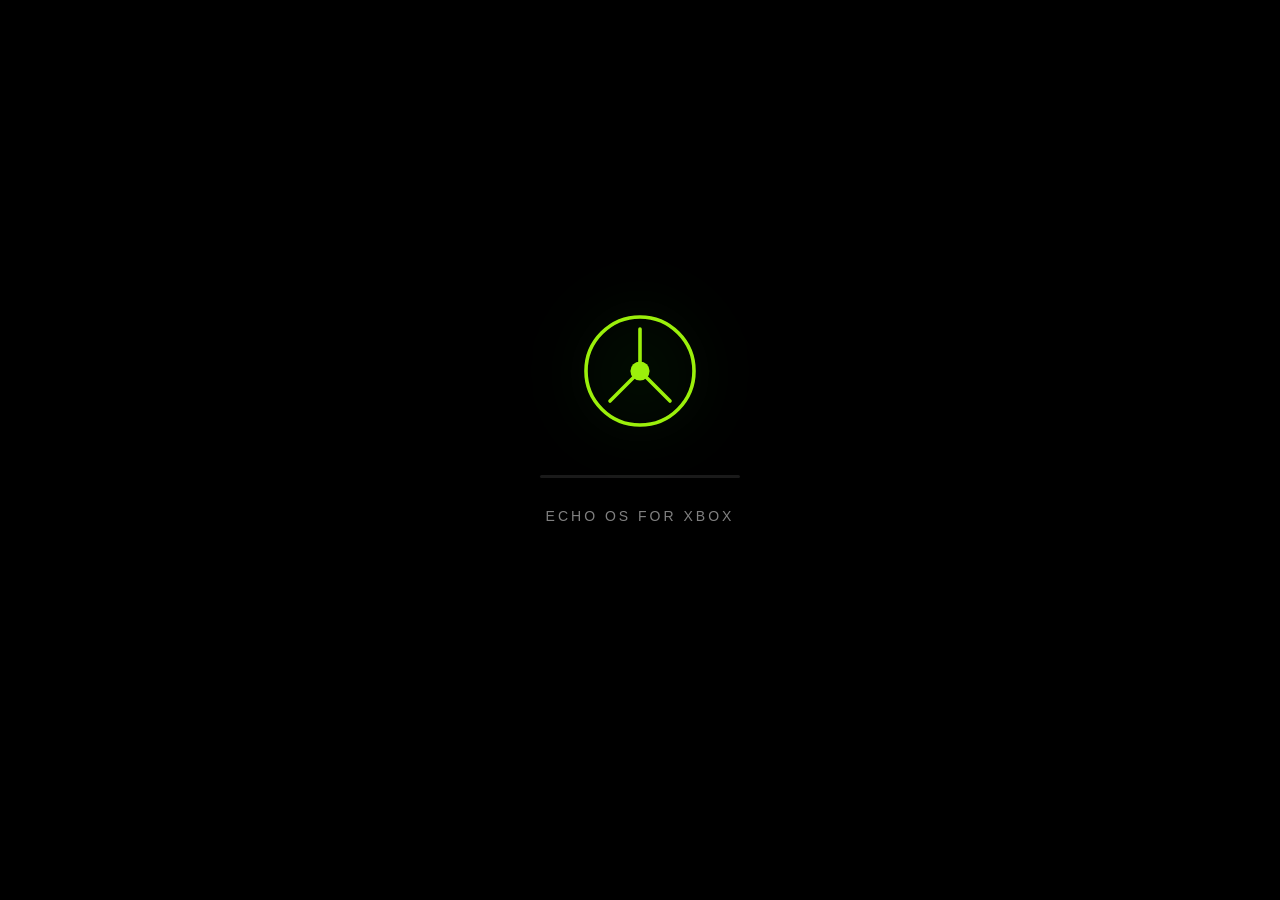
==== commit 71ccfeea: "Update index.html" ====
--- a/index.html
+++ b/index.html
@@ -26,6 +26,22 @@
         </div>
         <div class="boot-loader-xbox"></div>
         <div class="boot-text-xbox">Echo OS for Xbox</div>
+    <button id="boot-bypass-btn" onclick="forceBootContinue()" style="margin-top:30px;padding:10px 20px;background:rgba(155,240,11,0.2);border:1px solid #9bf00b;color:#9bf00b;border-radius:8px;cursor:pointer;font-size:12px;letter-spacing:1px;text-transform:uppercase;opacity:0;transition:opacity 2s;pointer-events:none;">Press to Continue</button>
+    <script>
+        setTimeout(function(){
+            var btn = document.getElementById('boot-bypass-btn');
+            if(btn){btn.style.opacity='1';btn.style.pointerEvents='auto';}
+        },5000);
+        function forceBootContinue(){
+            var b=document.getElementById('boot-screen');
+            if(b){b.style.opacity='0';setTimeout(function(){b.style.display='none';},800);}
+            try{initAccountDB();}catch(e){}
+            var ac=getAllAccounts(),ha=Object.keys(ac).length>0,sc=localStorage.getItem('echo_setup_complete');
+            if(ha)showAccountModal();
+            else if(!sc)showAccountModal();
+            else{initializeXboxDashboard();if(localStorage.getItem('echo_password')){var ls=document.getElementById('lock-screen');if(ls)ls.style.display='flex';}else showCreatorScreen();}
+        }
+    </script>
     </div>
 
     <!-- Account Loading Screen -->
@@ -250,74 +266,7 @@
 
     <div id="desktop">
         <!-- Xbox Dashboard Home Screen -->
-        <div id="xbox-dashboard">
-            <div class="xbox-top-bar">
-                <div class="xbox-logo-small">
-                    <svg viewBox="0 0 24 24" fill="none" stroke="#9bf00b" stroke-width="2" style="width:24px;height:24px;">
-                        <circle cx="12" cy="12" r="10"/><path d="M12 6v6l4 4"/><circle cx="12" cy="12" r="3"/>
-                    </svg>
-                    Echo OS
-                </div>
-                <div class="xbox-user-info">
-                    <span id="xbox-gamertag-display" class="xbox-gamertag">Player1</span>
-                    <div class="xbox-avatar-small" id="xbox-avatar">🎮</div>
-                </div>
-            </div>
-
-            <div class="xbox-nav-tabs">
-                <button class="xbox-nav-tab active" onclick="switchXboxTab('home')" data-tab="home">Home</button>
-                <button class="xbox-nav-tab" onclick="switchXboxTab('mygames')" data-tab="mygames">My Games</button>
-                <button class="xbox-nav-tab" onclick="switchXboxTab('store')" data-tab="store">Microsoft Store</button>
-                <button class="xbox-nav-tab" onclick="switchXboxTab('apps')" data-tab="apps">Apps</button>
-                <button class="xbox-nav-tab" onclick="switchXboxTab('settings')" data-tab="settings">Settings</button>
-            </div>
-
-            <div class="xbox-content" id="xbox-content-area">
-                <!-- Featured Hero -->
-                <div class="xbox-hero" onclick="openApp('gtavice-window')">
-                    <img src="https://images.unsplash.com/photo-1449965408869-eaa3f722e40d?q=80&w=1200" alt="Featured" onerror="this.style.display='none'">
-                    <div class="xbox-hero-overlay">
-                        <h1 class="xbox-hero-title">GTA III: Vice City</h1>
-                        <p class="xbox-hero-subtitle">Classic open-world crime adventure</p>
-                        <button class="xbox-hero-btn">▶ Play</button>
-                    </div>
-                </div>
-
-                <!-- Quick Resume -->
-                <div class="xbox-quick-resume" id="xbox-quick-resume" style="display:none;">
-                    <div class="xbox-quick-resume-header">
-                        <span style="font-size:20px;">⚡</span>
-                        <h3>Quick Resume</h3>
-                    </div>
-                    <div class="xbox-games-grid" id="xbox-quick-resume-grid"></div>
-                </div>
-
-                <!-- Game Rows -->
-                <div class="xbox-game-row">
-                    <div class="xbox-row-header">
-                        <h3 class="xbox-row-title">Recently Played</h3>
-                        <span class="xbox-row-see-all" onclick="switchXboxTab('mygames')">See all ></span>
-                    </div>
-                    <div class="xbox-games-grid" id="xbox-recent-games"></div>
-                </div>
-
-                <div class="xbox-game-row">
-                    <div class="xbox-row-header">
-                        <h3 class="xbox-row-title">Installed Games</h3>
-                        <span class="xbox-row-see-all" onclick="switchXboxTab('mygames')">See all ></span>
-                    </div>
-                    <div class="xbox-games-grid" id="xbox-installed-games"></div>
-                </div>
-
-                <div class="xbox-game-row">
-                    <div class="xbox-row-header">
-                        <h3 class="xbox-row-title">All Games</h3>
-                        <span class="xbox-row-see-all" onclick="switchXboxTab('mygames')">See all ></span>
-                    </div>
-                    <div class="xbox-games-grid" id="xbox-all-games"></div>
-                </div>
-            </div>
-        </div>
+        
 
         <!-- Xbox Guide Overlay -->
         <div id="xbox-guide">
@@ -757,6 +706,8 @@
                 <iframe data-src="Apps/EchoChat.html" src="" width="100%" height="100%" frameborder="0" allow="fullscreen; pointer-lock; keyboard-map;"></iframe>
             </div>
         </div>
+    
+    
 
     <div id="notification-toast-container"></div>
 
@@ -868,6 +819,75 @@
     </div>
 
         </div>
+    <div id="xbox-dashboard">
+            <div class="xbox-top-bar">
+                <div class="xbox-logo-small">
+                    <svg viewBox="0 0 24 24" fill="none" stroke="#9bf00b" stroke-width="2" style="width:24px;height:24px;">
+                        <circle cx="12" cy="12" r="10"/><path d="M12 6v6l4 4"/><circle cx="12" cy="12" r="3"/>
+                    </svg>
+                    Echo OS
+                </div>
+                <div class="xbox-user-info">
+                    <span id="xbox-gamertag-display" class="xbox-gamertag">Player1</span>
+                    <div class="xbox-avatar-small" id="xbox-avatar">🎮</div>
+                </div>
+            </div>
+
+            <div class="xbox-nav-tabs">
+                <button class="xbox-nav-tab active" onclick="switchXboxTab('home')" data-tab="home">Home</button>
+                <button class="xbox-nav-tab" onclick="switchXboxTab('mygames')" data-tab="mygames">My Games</button>
+                <button class="xbox-nav-tab" onclick="switchXboxTab('store')" data-tab="store">Microsoft Store</button>
+                <button class="xbox-nav-tab" onclick="switchXboxTab('apps')" data-tab="apps">Apps</button>
+                <button class="xbox-nav-tab" onclick="switchXboxTab('settings')" data-tab="settings">Settings</button>
+            </div>
+
+            <div class="xbox-content" id="xbox-content-area">
+                <!-- Featured Hero -->
+                <div class="xbox-hero" onclick="openApp('gtavice-window')">
+                    <img src="https://images.unsplash.com/photo-1449965408869-eaa3f722e40d?q=80&w=1200" alt="Featured" onerror="this.style.display='none'">
+                    <div class="xbox-hero-overlay">
+                        <h1 class="xbox-hero-title">GTA III: Vice City</h1>
+                        <p class="xbox-hero-subtitle">Classic open-world crime adventure</p>
+                        <button class="xbox-hero-btn">▶ Play</button>
+                    </div>
+                </div>
+
+                <!-- Quick Resume -->
+                <div class="xbox-quick-resume" id="xbox-quick-resume" style="display:none;">
+                    <div class="xbox-quick-resume-header">
+                        <span style="font-size:20px;">⚡</span>
+                        <h3>Quick Resume</h3>
+                    </div>
+                    <div class="xbox-games-grid" id="xbox-quick-resume-grid"></div>
+                </div>
+
+                <!-- Game Rows -->
+                <div class="xbox-game-row">
+                    <div class="xbox-row-header">
+                        <h3 class="xbox-row-title">Recently Played</h3>
+                        <span class="xbox-row-see-all" onclick="switchXboxTab('mygames')">See all ></span>
+                    </div>
+                    <div class="xbox-games-grid" id="xbox-recent-games"></div>
+                </div>
+
+                <div class="xbox-game-row">
+                    <div class="xbox-row-header">
+                        <h3 class="xbox-row-title">Installed Games</h3>
+                        <span class="xbox-row-see-all" onclick="switchXboxTab('mygames')">See all ></span>
+                    </div>
+                    <div class="xbox-games-grid" id="xbox-installed-games"></div>
+                </div>
+
+                <div class="xbox-game-row">
+                    <div class="xbox-row-header">
+                        <h3 class="xbox-row-title">All Games</h3>
+                        <span class="xbox-row-see-all" onclick="switchXboxTab('mygames')">See all ></span>
+                    </div>
+                    <div class="xbox-games-grid" id="xbox-all-games"></div>
+                </div>
+            </div>
+        </div>
+    
     <script src="script.js"></script>
 </body>
 </html>
--- a/style.css
+++ b/style.css
@@ -2072,3 +2072,2178 @@
     overflow: hidden;
     text-overflow: ellipsis;
 }
+
+/* ===== XBOX SERIES X TRANSFORMATION ===== */
+
+
+/* ===== XBOX SERIES X BOOT SEQUENCE ===== */
+#boot-screen {
+    position: fixed;
+    top: 0;
+    left: 0;
+    width: 100%;
+    height: 100%;
+    background: #000;
+    z-index: 99999;
+    display: flex;
+    flex-direction: column;
+    justify-content: center;
+    align-items: center;
+    color: white;
+    transition: opacity 0.8s ease-out;
+}
+
+.boot-logo-xbox {
+    animation: xboxPulse 2s ease-in-out infinite;
+}
+
+.boot-logo-xbox svg {
+    width: 120px;
+    height: 120px;
+    filter: drop-shadow(0 0 30px rgba(16, 124, 16, 0.6));
+}
+
+@keyframes xboxPulse {
+    0% { transform: scale(1); opacity: 0.7; }
+    50% { transform: scale(1.05); opacity: 1; }
+    100% { transform: scale(1); opacity: 0.7; }
+}
+
+.boot-loader-xbox {
+    margin-top: 40px;
+    width: 200px;
+    height: 3px;
+    background: rgba(255,255,255,0.1);
+    border-radius: 2px;
+    position: relative;
+    overflow: hidden;
+}
+
+.boot-loader-xbox::after {
+    content: '';
+    position: absolute;
+    left: -100px;
+    top: 0;
+    height: 100%;
+    width: 100px;
+    background: linear-gradient(90deg, transparent, #107C10, transparent);
+    animation: xboxSlide 1.8s infinite ease-in-out;
+}
+
+@keyframes xboxSlide {
+    0% { left: -100px; }
+    100% { left: 200px; }
+}
+
+.boot-text-xbox {
+    margin-top: 30px;
+    font-size: 14px;
+    color: rgba(255,255,255,0.5);
+    letter-spacing: 3px;
+    text-transform: uppercase;
+    font-weight: 300;
+}
+
+
+
+/* ===== XBOX DASHBOARD HOME SCREEN ===== */
+#xbox-dashboard {
+    position: fixed;
+    top: 0;
+    left: 0;
+    width: 100%;
+    height: 100%;
+    background: linear-gradient(135deg, #0a0a0a 0%, #1a1a1a 50%, #0d0d0d 100%);
+    z-index: 1;
+    display: none;
+    flex-direction: column;
+    overflow: hidden;
+}
+
+#xbox-dashboard.active {
+    display: flex;
+}
+
+/* Xbox Top Bar */
+.xbox-top-bar {
+    display: flex;
+    align-items: center;
+    justify-content: space-between;
+    padding: 15px 30px;
+    background: linear-gradient(to bottom, rgba(0,0,0,0.8), transparent);
+    z-index: 10;
+}
+
+.xbox-logo-small {
+    font-size: 20px;
+    font-weight: 700;
+    color: white;
+    display: flex;
+    align-items: center;
+    gap: 10px;
+}
+
+.xbox-logo-small svg {
+    width: 24px;
+    height: 24px;
+}
+
+.xbox-user-info {
+    display: flex;
+    align-items: center;
+    gap: 15px;
+    color: white;
+    font-size: 14px;
+}
+
+.xbox-gamertag {
+    font-weight: 600;
+    color: #9bf00b;
+}
+
+.xbox-avatar-small {
+    width: 36px;
+    height: 36px;
+    border-radius: 50%;
+    background: linear-gradient(135deg, #107C10, #9bf00b);
+    display: flex;
+    align-items: center;
+    justify-content: center;
+    font-size: 18px;
+    border: 2px solid rgba(255,255,255,0.2);
+}
+
+/* Xbox Navigation Tabs */
+.xbox-nav-tabs {
+    display: flex;
+    gap: 5px;
+    padding: 0 30px;
+    margin-bottom: 20px;
+}
+
+.xbox-nav-tab {
+    background: transparent;
+    border: none;
+    color: rgba(255,255,255,0.6);
+    padding: 10px 20px;
+    font-size: 14px;
+    font-weight: 600;
+    cursor: pointer;
+    transition: all 0.2s;
+    border-radius: 4px;
+    text-transform: uppercase;
+    letter-spacing: 1px;
+    font-family: 'Segoe UI', sans-serif;
+}
+
+.xbox-nav-tab:hover {
+    color: white;
+    background: rgba(255,255,255,0.1);
+}
+
+.xbox-nav-tab.active {
+    color: #9bf00b;
+    background: rgba(155, 240, 11, 0.1);
+    border-bottom: 2px solid #9bf00b;
+}
+
+.xbox-nav-tab:focus {
+    outline: 2px solid #9bf00b;
+    outline-offset: 2px;
+}
+
+/* Xbox Content Area */
+.xbox-content {
+    flex: 1;
+    overflow-y: auto;
+    padding: 0 30px 30px;
+}
+
+/* Xbox Featured Game (Hero) */
+.xbox-hero {
+    position: relative;
+    width: 100%;
+    height: 400px;
+    border-radius: 12px;
+    overflow: hidden;
+    margin-bottom: 30px;
+    cursor: pointer;
+    transition: transform 0.3s;
+}
+
+.xbox-hero:hover {
+    transform: scale(1.01);
+}
+
+.xbox-hero img {
+    width: 100%;
+    height: 100%;
+    object-fit: cover;
+}
+
+.xbox-hero-overlay {
+    position: absolute;
+    bottom: 0;
+    left: 0;
+    right: 0;
+    padding: 40px;
+    background: linear-gradient(to top, rgba(0,0,0,0.9) 0%, rgba(0,0,0,0.4) 50%, transparent 100%);
+}
+
+.xbox-hero-title {
+    font-size: 36px;
+    font-weight: 700;
+    color: white;
+    margin: 0 0 10px 0;
+    text-shadow: 0 2px 10px rgba(0,0,0,0.5);
+}
+
+.xbox-hero-subtitle {
+    font-size: 16px;
+    color: rgba(255,255,255,0.8);
+    margin: 0 0 20px 0;
+}
+
+.xbox-hero-btn {
+    background: #9bf00b;
+    color: #000;
+    border: none;
+    padding: 12px 30px;
+    border-radius: 4px;
+    font-size: 14px;
+    font-weight: 700;
+    cursor: pointer;
+    transition: all 0.2s;
+    text-transform: uppercase;
+    letter-spacing: 1px;
+}
+
+.xbox-hero-btn:hover {
+    background: #b4ff3a;
+    transform: scale(1.05);
+}
+
+/* Xbox Game Row */
+.xbox-game-row {
+    margin-bottom: 30px;
+}
+
+.xbox-row-header {
+    display: flex;
+    align-items: center;
+    justify-content: space-between;
+    margin-bottom: 15px;
+}
+
+.xbox-row-title {
+    font-size: 18px;
+    font-weight: 600;
+    color: white;
+    margin: 0;
+    text-transform: uppercase;
+    letter-spacing: 1px;
+}
+
+.xbox-row-see-all {
+    color: #9bf00b;
+    font-size: 13px;
+    cursor: pointer;
+    transition: color 0.2s;
+}
+
+.xbox-row-see-all:hover {
+    color: #b4ff3a;
+}
+
+.xbox-games-grid {
+    display: flex;
+    gap: 15px;
+    overflow-x: auto;
+    padding-bottom: 10px;
+    scrollbar-width: thin;
+    scrollbar-color: #107C10 transparent;
+}
+
+.xbox-games-grid::-webkit-scrollbar {
+    height: 4px;
+}
+
+.xbox-games-grid::-webkit-scrollbar-thumb {
+    background: #107C10;
+    border-radius: 2px;
+}
+
+/* Xbox Game Tile */
+.xbox-game-tile {
+    flex-shrink: 0;
+    width: 180px;
+    cursor: pointer;
+    transition: all 0.3s;
+    position: relative;
+}
+
+.xbox-game-tile:hover {
+    transform: translateY(-5px);
+}
+
+.xbox-game-tile:focus {
+    outline: 3px solid #9bf00b;
+    outline-offset: 3px;
+}
+
+.xbox-tile-image {
+    width: 100%;
+    aspect-ratio: 1;
+    border-radius: 8px;
+    overflow: hidden;
+    background: linear-gradient(135deg, #1a1a1a, #2a2a2a);
+    position: relative;
+    margin-bottom: 10px;
+}
+
+.xbox-tile-image img {
+    width: 100%;
+    height: 100%;
+    object-fit: cover;
+    transition: transform 0.3s;
+}
+
+.xbox-game-tile:hover .xbox-tile-image img {
+    transform: scale(1.1);
+}
+
+.xbox-tile-icon {
+    position: absolute;
+    top: 50%;
+    left: 50%;
+    transform: translate(-50%, -50%);
+    font-size: 48px;
+}
+
+.xbox-tile-title {
+    font-size: 13px;
+    font-weight: 600;
+    color: white;
+    margin: 0 0 4px 0;
+    white-space: nowrap;
+    overflow: hidden;
+    text-overflow: ellipsis;
+}
+
+.xbox-tile-meta {
+    font-size: 11px;
+    color: rgba(255,255,255,0.5);
+}
+
+.xbox-tile-installed {
+    position: absolute;
+    top: 8px;
+    right: 8px;
+    background: #107C10;
+    color: white;
+    font-size: 10px;
+    padding: 3px 8px;
+    border-radius: 10px;
+    font-weight: 600;
+}
+
+/* Xbox Quick Resume Section */
+.xbox-quick-resume {
+    background: linear-gradient(135deg, rgba(16, 124, 16, 0.2), rgba(155, 240, 11, 0.1));
+    border-radius: 12px;
+    padding: 20px;
+    margin-bottom: 30px;
+    border: 1px solid rgba(155, 240, 11, 0.2);
+}
+
+.xbox-quick-resume-header {
+    display: flex;
+    align-items: center;
+    gap: 10px;
+    margin-bottom: 15px;
+}
+
+.xbox-quick-resume-header h3 {
+    margin: 0;
+    color: #9bf00b;
+    font-size: 16px;
+    font-weight: 600;
+}
+
+/* Xbox Guide Button (Xbox button overlay) */
+#xbox-guide {
+    position: fixed;
+    top: 0;
+    left: 0;
+    width: 100%;
+    height: 100%;
+    background: rgba(0,0,0,0.85);
+    backdrop-filter: blur(20px);
+    z-index: 9998;
+    display: none;
+    justify-content: center;
+    align-items: center;
+}
+
+#xbox-guide.active {
+    display: flex;
+}
+
+.xbox-guide-content {
+    width: 900px;
+    max-height: 80vh;
+    background: linear-gradient(135deg, #1a1a1a, #0d0d0d);
+    border-radius: 16px;
+    border: 1px solid rgba(255,255,255,0.1);
+    overflow: hidden;
+    display: flex;
+    flex-direction: column;
+}
+
+.xbox-guide-header {
+    padding: 20px 30px;
+    border-bottom: 1px solid rgba(255,255,255,0.1);
+    display: flex;
+    align-items: center;
+    justify-content: space-between;
+}
+
+.xbox-guide-header h2 {
+    margin: 0;
+    color: white;
+    font-size: 24px;
+}
+
+.xbox-guide-close {
+    background: rgba(255,255,255,0.1);
+    border: none;
+    color: white;
+    width: 40px;
+    height: 40px;
+    border-radius: 50%;
+    cursor: pointer;
+    font-size: 20px;
+    transition: 0.2s;
+}
+
+.xbox-guide-close:hover {
+    background: rgba(255,255,255,0.2);
+}
+
+
+
+/* ===== XBOX ACCOUNT & OOBE STYLES ===== */
+
+/* Xbox Account Loading Screen */
+#account-loading-screen {
+    position: fixed;
+    top: 0;
+    left: 0;
+    width: 100%;
+    height: 100%;
+    background: #000;
+    z-index: 99995;
+    display: flex;
+    justify-content: center;
+    align-items: center;
+    font-family: 'Segoe UI', sans-serif;
+}
+
+.account-loading-container {
+    display: flex;
+    flex-direction: column;
+    align-items: center;
+    animation: fadeIn 0.5s ease-out;
+}
+
+.account-loading-avatar {
+    width: 100px;
+    height: 100px;
+    border-radius: 50%;
+    background: linear-gradient(135deg, #107C10, #9bf00b);
+    display: flex;
+    align-items: center;
+    justify-content: center;
+    font-size: 50px;
+    margin-bottom: 25px;
+    border: 3px solid rgba(255,255,255,0.2);
+    box-shadow: 0 0 40px rgba(16, 124, 16, 0.4);
+}
+
+.account-loading-email {
+    color: white;
+    font-size: 20px;
+    font-weight: 600;
+    margin-bottom: 10px;
+}
+
+.account-loading-status {
+    color: rgba(255,255,255,0.5);
+    font-size: 14px;
+    margin-bottom: 30px;
+}
+
+.account-loading-bar {
+    width: 300px;
+    height: 4px;
+    background: rgba(255,255,255,0.1);
+    border-radius: 2px;
+    overflow: hidden;
+}
+
+.account-loading-progress {
+    height: 100%;
+    width: 0%;
+    background: linear-gradient(90deg, #107C10, #9bf00b);
+    border-radius: 2px;
+    transition: width 0.3s ease;
+    box-shadow: 0 0 10px rgba(155, 240, 11, 0.5);
+}
+
+.account-loading-details {
+    color: rgba(255,255,255,0.4);
+    font-size: 12px;
+    margin-top: 15px;
+    min-height: 18px;
+}
+
+/* Xbox Account Modal */
+#account-modal {
+    background: linear-gradient(135deg, #0a0a0a 0%, #1a1a1a 100%) !important;
+    font-family: 'Segoe UI', sans-serif;
+}
+
+.account-box {
+    background: rgba(30, 30, 30, 0.95) !important;
+    border-radius: 16px !important;
+    padding: 50px !important;
+    width: 480px !important;
+    text-align: center;
+    box-shadow: 0 20px 60px rgba(0,0,0,0.8) !important;
+    border: 1px solid rgba(255,255,255,0.1) !important;
+    backdrop-filter: blur(20px);
+}
+
+.account-logo {
+    width: 80px;
+    height: 80px;
+    background: linear-gradient(135deg, #107C10, #9bf00b) !important;
+    border-radius: 50%;
+    display: flex;
+    align-items: center;
+    justify-content: center;
+    margin: 0 auto 25px;
+    box-shadow: 0 4px 30px rgba(16, 124, 16, 0.4);
+}
+
+.account-logo svg {
+    width: 40px;
+    height: 40px;
+}
+
+.account-box h2 {
+    margin: 0 0 10px 0;
+    color: white;
+    font-size: 28px;
+    font-weight: 700;
+}
+
+.account-subtitle {
+    color: rgba(255,255,255,0.5);
+    font-size: 14px;
+    margin: 0 0 35px 0;
+}
+
+.account-input-group {
+    text-align: left;
+    margin-bottom: 20px;
+}
+
+.account-input-group label {
+    display: block;
+    font-size: 12px;
+    font-weight: 600;
+    color: rgba(255,255,255,0.6);
+    margin-bottom: 8px;
+    text-transform: uppercase;
+    letter-spacing: 1px;
+}
+
+.account-input {
+    width: 100%;
+    padding: 14px 16px;
+    border-radius: 8px;
+    border: 2px solid rgba(255,255,255,0.1);
+    background: rgba(255,255,255,0.05);
+    color: white;
+    outline: none;
+    font-size: 15px;
+    box-sizing: border-box;
+    transition: all 0.2s;
+    font-family: inherit;
+}
+
+.account-input:focus {
+    border-color: #9bf00b;
+    box-shadow: 0 0 0 3px rgba(155, 240, 11, 0.1);
+    background: rgba(255,255,255,0.08);
+}
+
+.account-input::placeholder {
+    color: rgba(255,255,255,0.3);
+}
+
+.account-username-wrapper {
+    display: flex;
+    align-items: center;
+    border: 2px solid rgba(255,255,255,0.1);
+    border-radius: 8px;
+    background: rgba(255,255,255,0.05);
+    overflow: hidden;
+    transition: all 0.2s;
+}
+
+.account-username-wrapper:focus-within {
+    border-color: #9bf00b;
+    box-shadow: 0 0 0 3px rgba(155, 240, 11, 0.1);
+}
+
+.account-username-wrapper .account-input {
+    border: none;
+    border-radius: 0;
+    box-shadow: none;
+    flex: 1;
+}
+
+.account-domain {
+    padding: 14px 16px;
+    color: rgba(255,255,255,0.5);
+    font-size: 14px;
+    font-weight: 500;
+    background: rgba(255,255,255,0.05);
+    border-left: 1px solid rgba(255,255,255,0.1);
+    white-space: nowrap;
+}
+
+.account-email-preview {
+    font-size: 12px;
+    color: #9bf00b;
+    margin-top: 8px;
+    font-weight: 500;
+    min-height: 18px;
+}
+
+.account-btn-primary {
+    width: 100%;
+    padding: 14px;
+    background: linear-gradient(135deg, #107C10, #9bf00b) !important;
+    color: #000 !important;
+    border: none;
+    border-radius: 8px;
+    font-size: 15px;
+    font-weight: 700;
+    cursor: pointer;
+    transition: all 0.2s;
+    margin-bottom: 15px;
+    font-family: inherit;
+    text-transform: uppercase;
+    letter-spacing: 1px;
+}
+
+.account-btn-primary:hover {
+    transform: translateY(-2px);
+    box-shadow: 0 4px 20px rgba(155, 240, 11, 0.3);
+    filter: brightness(1.1);
+}
+
+.account-btn-secondary {
+    width: 100%;
+    padding: 14px;
+    background: transparent;
+    color: #9bf00b;
+    border: 2px solid rgba(255,255,255,0.1);
+    border-radius: 8px;
+    font-size: 15px;
+    font-weight: 600;
+    cursor: pointer;
+    transition: all 0.2s;
+    margin-bottom: 10px;
+    font-family: inherit;
+}
+
+.account-btn-secondary:hover {
+    background: rgba(155, 240, 11, 0.1);
+    border-color: #9bf00b;
+}
+
+.account-btn-text {
+    width: 100%;
+    padding: 10px;
+    background: transparent;
+    color: rgba(255,255,255,0.5);
+    border: none;
+    font-size: 14px;
+    cursor: pointer;
+    transition: color 0.2s;
+    font-family: inherit;
+}
+
+.account-btn-text:hover {
+    color: #9bf00b;
+}
+
+.account-divider {
+    display: flex;
+    align-items: center;
+    margin: 25px 0;
+    color: rgba(255,255,255,0.2);
+}
+
+.account-divider::before,
+.account-divider::after {
+    content: '';
+    flex: 1;
+    height: 1px;
+    background: rgba(255,255,255,0.2);
+}
+
+.account-divider span {
+    padding: 0 15px;
+    font-size: 13px;
+    color: rgba(255,255,255,0.4);
+}
+
+.account-error {
+    color: #ff4444;
+    font-size: 13px;
+    margin-top: 10px;
+    min-height: 18px;
+    font-weight: 500;
+}
+
+/* Xbox OOBE Setup Screen */
+#setup-screen {
+    background: #000 !important;
+    font-family: 'Segoe UI', sans-serif;
+}
+
+.setup-card {
+    background: rgba(30, 30, 30, 0.95) !important;
+    width: 500px !important;
+    border-radius: 16px !important;
+    box-shadow: 0 20px 60px rgba(0,0,0,0.8) !important;
+    border: 1px solid rgba(255,255,255,0.1) !important;
+    padding: 50px !important;
+}
+
+.setup-icon {
+    font-size: 56px !important;
+    margin-bottom: 25px !important;
+}
+
+.setup-title {
+    color: white !important;
+    font-size: 28px !important;
+    font-weight: 700 !important;
+}
+
+.setup-text {
+    color: rgba(255,255,255,0.5) !important;
+    font-size: 15px !important;
+}
+
+.setup-input {
+    background: rgba(255,255,255,0.05) !important;
+    border: 2px solid rgba(255,255,255,0.1) !important;
+    color: white !important;
+    border-radius: 8px !important;
+}
+
+.setup-input:focus {
+    border-color: #9bf00b !important;
+    box-shadow: 0 0 0 3px rgba(155, 240, 11, 0.1) !important;
+}
+
+.setup-input::placeholder {
+    color: rgba(255,255,255,0.3) !important;
+}
+
+.tou-box {
+    background: rgba(255,255,255,0.03) !important;
+    border: 1px solid rgba(255,255,255,0.1) !important;
+    color: rgba(255,255,255,0.7) !important;
+    border-radius: 8px !important;
+}
+
+.setup-btn-primary {
+    background: linear-gradient(135deg, #107C10, #9bf00b) !important;
+    color: #000 !important;
+    border-radius: 8px !important;
+    font-weight: 700 !important;
+    text-transform: uppercase;
+    letter-spacing: 1px;
+}
+
+.setup-btn-primary:hover {
+    box-shadow: 0 4px 20px rgba(155, 240, 11, 0.3) !important;
+}
+
+.setup-btn-secondary {
+    color: #9bf00b !important;
+    border-radius: 8px !important;
+}
+
+.setup-btn-secondary:hover {
+    background: rgba(155, 240, 11, 0.1) !important;
+}
+
+/* Xbox Lock Screen */
+#lock-screen {
+    background: linear-gradient(135deg, #0a0a0a 0%, #1a1a1a 100%) !important;
+    font-family: 'Segoe UI', sans-serif;
+}
+
+.lock-container {
+    max-width: 450px !important;
+}
+
+.lock-user-avatar {
+    width: 120px !important;
+    height: 120px !important;
+    background: linear-gradient(135deg, #107C10, #9bf00b) !important;
+    border: 3px solid rgba(255,255,255,0.2) !important;
+    box-shadow: 0 0 40px rgba(16, 124, 16, 0.3) !important;
+}
+
+.lock-username {
+    color: white !important;
+    font-size: 28px !important;
+    font-weight: 700 !important;
+}
+
+.lock-email {
+    color: rgba(255,255,255,0.5) !important;
+    font-size: 14px !important;
+}
+
+.lock-input-wrapper {
+    background: rgba(255,255,255,0.1) !important;
+    border-radius: 8px !important;
+}
+
+.lock-password-input {
+    color: white !important;
+    font-size: 16px !important;
+}
+
+.lock-password-input::placeholder {
+    color: rgba(255,255,255,0.4) !important;
+}
+
+.lock-submit-btn {
+    background: linear-gradient(135deg, #107C10, #9bf00b) !important;
+    color: #000 !important;
+    width: 44px !important;
+    height: 44px !important;
+}
+
+.lock-submit-btn:hover {
+    box-shadow: 0 0 20px rgba(155, 240, 11, 0.4) !important;
+}
+
+.lock-error {
+    color: #ff4444 !important;
+}
+
+.lock-option-btn {
+    background: rgba(255,255,255,0.1) !important;
+    color: rgba(255,255,255,0.7) !important;
+    border-radius: 8px !important;
+}
+
+.lock-option-btn:hover {
+    background: rgba(255,255,255,0.15) !important;
+    color: white !important;
+}
+
+.security-hint {
+    background: rgba(255,255,255,0.05) !important;
+    border-radius: 8px !important;
+    color: rgba(255,255,255,0.7) !important;
+}
+
+.lock-accounts-section {
+    bottom: 80px !important;
+}
+
+.lock-accounts-header span {
+    color: rgba(255,255,255,0.4) !important;
+}
+
+.lock-add-account-btn {
+    background: rgba(155, 240, 11, 0.2) !important;
+    color: #9bf00b !important;
+}
+
+.lock-add-account-btn:hover {
+    background: rgba(155, 240, 11, 0.3) !important;
+}
+
+.lock-account-item {
+    background: rgba(255,255,255,0.05) !important;
+    border-radius: 8px !important;
+}
+
+.lock-account-item:hover {
+    background: rgba(255,255,255,0.1) !important;
+}
+
+.lock-account-item.active {
+    background: rgba(155, 240, 11, 0.1) !important;
+    border: 1px solid rgba(155, 240, 11, 0.3) !important;
+}
+
+.lock-account-avatar {
+    background: linear-gradient(135deg, #107C10, #9bf00b) !important;
+}
+
+.lock-account-name {
+    color: white !important;
+}
+
+.lock-account-email {
+    color: rgba(255,255,255,0.5) !important;
+}
+
+.lock-account-remove:hover {
+    background: rgba(255, 68, 68, 0.2) !important;
+    color: #ff4444 !important;
+}
+
+.lock-shutdown-btn {
+    background: rgba(255,255,255,0.1) !important;
+}
+
+.lock-shutdown-btn:hover {
+    background: rgba(255,255,255,0.2) !important;
+}
+
+
+
+/* ===== MICROSOFT STORE (Replacing Play Store) ===== */
+#store-window .window-content {
+    background: #0d0d0d !important;
+}
+
+#new-play-store {
+    --ms-bg: #0d0d0d;
+    --ms-sidebar: #1a1a1a;
+    --ms-card: rgba(255,255,255,0.05);
+    --ms-card-hover: rgba(255,255,255,0.08);
+    --ms-primary: #9bf00b;
+    --ms-primary-dark: #107C10;
+    --ms-text: #ffffff;
+    --ms-text-muted: rgba(255,255,255,0.5);
+    --ms-border: rgba(255,255,255,0.1);
+    --ms-accent: #0078d4;
+    background: var(--ms-bg) !important;
+    color: var(--ms-text) !important;
+    font-family: 'Segoe UI', sans-serif !important;
+}
+
+#ps-sidebar {
+    background: var(--ms-sidebar) !important;
+    border-right: 1px solid var(--ms-border) !important;
+    width: 220px !important;
+}
+
+#ps-user-avatar {
+    background: linear-gradient(135deg, #107C10, #9bf00b) !important;
+    width: 40px !important;
+    height: 40px !important;
+}
+
+#ps-username {
+    color: white !important;
+    font-weight: 600 !important;
+}
+
+#ps-fav-btn {
+    color: #9bf00b !important;
+    background: rgba(155, 240, 11, 0.1) !important;
+    border-radius: 8px !important;
+}
+
+#ps-fav-btn:hover {
+    background: rgba(155, 240, 11, 0.2) !important;
+}
+
+#ps-sidebar-categories button {
+    border-radius: 8px !important;
+    font-weight: 600 !important;
+}
+
+#ps-sidebar-games-btn {
+    background: var(--ms-primary-dark) !important;
+    color: white !important;
+}
+
+#ps-sidebar-apps-btn {
+    background: rgba(255,255,255,0.05) !important;
+    color: var(--ms-text-muted) !important;
+}
+
+.ps-game-item {
+    border-radius: 8px !important;
+    padding: 10px 15px !important;
+}
+
+.ps-game-item:hover {
+    background: rgba(255,255,255,0.08) !important;
+}
+
+.ps-game-item.active {
+    background: rgba(155, 240, 11, 0.1) !important;
+    border-left-color: #9bf00b !important;
+}
+
+.ps-game-item .ps-game-icon {
+    background: rgba(255,255,255,0.1) !important;
+    border-radius: 8px !important;
+}
+
+/* Microsoft Store Navigation */
+#ps-nav {
+    border-bottom: 1px solid var(--ms-border) !important;
+    padding: 15px 25px !important;
+    gap: 8px !important;
+}
+
+.ps-nav-btn {
+    color: var(--ms-text-muted) !important;
+    border-radius: 8px !important;
+    padding: 10px 20px !important;
+    font-weight: 600 !important;
+    text-transform: uppercase;
+    letter-spacing: 0.5px;
+    font-size: 12px !important;
+}
+
+.ps-nav-btn:hover {
+    color: white !important;
+    background: rgba(255,255,255,0.05) !important;
+}
+
+.ps-nav-btn.active {
+    color: #9bf00b !important;
+    background: rgba(155, 240, 11, 0.1) !important;
+}
+
+/* Microsoft Store Content */
+#ps-content {
+    background: var(--ms-bg) !important;
+}
+
+#ps-content h3 {
+    color: white !important;
+    font-weight: 700 !important;
+    text-transform: uppercase;
+    letter-spacing: 1px;
+}
+
+/* Microsoft Store Search */
+#ps-store-search {
+    background: rgba(255,255,255,0.05) !important;
+    border: 1px solid rgba(255,255,255,0.1) !important;
+    color: white !important;
+    border-radius: 8px !important;
+    padding: 12px 16px !important;
+}
+
+#ps-store-search:focus {
+    border-color: #9bf00b !important;
+    box-shadow: 0 0 0 3px rgba(155, 240, 11, 0.1) !important;
+}
+
+#ps-store-search::placeholder {
+    color: rgba(255,255,255,0.3) !important;
+}
+
+/* Microsoft Store Categories */
+.ps-category {
+    background: rgba(255,255,255,0.05) !important;
+    border: 1px solid transparent !important;
+    color: rgba(255,255,255,0.6) !important;
+    border-radius: 20px !important;
+    padding: 8px 18px !important;
+    font-weight: 600 !important;
+    font-size: 12px !important;
+    text-transform: uppercase;
+    letter-spacing: 0.5px;
+}
+
+.ps-category:hover {
+    background: rgba(255,255,255,0.1) !important;
+    color: white !important;
+}
+
+.ps-category.active {
+    background: var(--ms-primary-dark) !important;
+    color: white !important;
+    border-color: #9bf00b !important;
+}
+
+/* Microsoft Store Featured Banner */
+.ps-featured-banner {
+    border-radius: 16px !important;
+    background: linear-gradient(135deg, #0a0a0a 0%, #1a1a1a 100%) !important;
+    height: 350px !important;
+}
+
+.ps-featured-overlay {
+    background: linear-gradient(to top, rgba(0,0,0,0.95) 0%, rgba(0,0,0,0.5) 50%, transparent 100%) !important;
+    padding: 40px !important;
+}
+
+.ps-featured-title {
+    font-size: 36px !important;
+    font-weight: 700 !important;
+    text-shadow: 0 2px 20px rgba(0,0,0,0.8) !important;
+}
+
+.ps-play-btn {
+    background: linear-gradient(135deg, #107C10, #9bf00b) !important;
+    color: #000 !important;
+    font-weight: 700 !important;
+    border-radius: 8px !important;
+    text-transform: uppercase;
+    letter-spacing: 1px;
+}
+
+.ps-play-btn:hover {
+    box-shadow: 0 4px 20px rgba(155, 240, 11, 0.4) !important;
+    transform: scale(1.02) !important;
+}
+
+.ps-more-btn {
+    background: rgba(255,255,255,0.1) !important;
+    border-radius: 8px !important;
+}
+
+.ps-more-btn:hover {
+    background: rgba(255,255,255,0.2) !important;
+}
+
+.ps-stats-row {
+    border-top: 1px solid var(--ms-border) !important;
+}
+
+.ps-stat {
+    background: rgba(255,255,255,0.05) !important;
+    border-radius: 8px !important;
+}
+
+.ps-stat strong {
+    color: white !important;
+}
+
+/* Microsoft Store Cards */
+.ps-store-card {
+    background: var(--ms-card) !important;
+    border-radius: 12px !important;
+    border: 1px solid transparent !important;
+    transition: all 0.3s !important;
+}
+
+.ps-store-card:hover {
+    background: var(--ms-card-hover) !important;
+    border-color: var(--ms-border) !important;
+    transform: translateY(-4px) !important;
+    box-shadow: 0 10px 30px rgba(0,0,0,0.5) !important;
+}
+
+.ps-store-card .card-icon {
+    background: rgba(255,255,255,0.05) !important;
+    border-radius: 12px !important;
+}
+
+.ps-store-card .card-title {
+    color: white !important;
+    font-weight: 600 !important;
+}
+
+.ps-store-card .card-meta {
+    color: var(--ms-text-muted) !important;
+}
+
+.ps-store-card .install-overlay {
+    background: rgba(0,0,0,0.8) !important;
+    border-radius: 12px !important;
+}
+
+.ps-store-card .install-overlay button {
+    background: linear-gradient(135deg, #107C10, #9bf00b) !important;
+    color: #000 !important;
+    font-weight: 700 !important;
+    border-radius: 8px !important;
+    text-transform: uppercase;
+    letter-spacing: 0.5px;
+}
+
+/* Microsoft Store Library Cards */
+.ps-lib-card {
+    background: var(--ms-card) !important;
+    border-radius: 12px !important;
+    border: 1px solid transparent !important;
+    transition: all 0.3s !important;
+}
+
+.ps-lib-card:hover {
+    background: var(--ms-card-hover) !important;
+    border-color: var(--ms-border) !important;
+    transform: translateY(-4px) !important;
+    box-shadow: 0 10px 30px rgba(0,0,0,0.5) !important;
+}
+
+.ps-lib-card .lib-icon {
+    background: rgba(255,255,255,0.05) !important;
+    border-radius: 16px !important;
+}
+
+.ps-lib-card .lib-title {
+    color: white !important;
+    font-weight: 600 !important;
+}
+
+.ps-lib-card .lib-playtime {
+    color: var(--ms-text-muted) !important;
+}
+
+/* Microsoft Store Detail Overlay */
+#ps-detail-overlay {
+    background: linear-gradient(180deg, #0d0d0d 0%, #1a1a1a 100%) !important;
+}
+
+#ps-detail-overlay button {
+    background: rgba(255,255,255,0.1) !important;
+    color: white !important;
+    border-radius: 8px !important;
+}
+
+#ps-detail-overlay button:hover {
+    background: rgba(255,255,255,0.2) !important;
+}
+
+.ps-detail-banner {
+    border-radius: 16px !important;
+    background: linear-gradient(135deg, #0a0a0a 0%, #1a1a1a 100%) !important;
+}
+
+.ps-detail-icon {
+    background: rgba(255,255,255,0.05) !important;
+    border-radius: 16px !important;
+    box-shadow: 0 4px 20px rgba(0,0,0,0.3) !important;
+}
+
+.ps-detail-title {
+    color: white !important;
+    font-weight: 700 !important;
+}
+
+.ps-detail-meta span {
+    background: rgba(255,255,255,0.05) !important;
+    color: var(--ms-text-muted) !important;
+    border-radius: 8px !important;
+}
+
+.ps-detail-actions {
+    gap: 12px !important;
+}
+
+.ps-detail-btn.play {
+    background: linear-gradient(135deg, #107C10, #9bf00b) !important;
+    color: #000 !important;
+    border-radius: 8px !important;
+    font-weight: 700 !important;
+    text-transform: uppercase;
+    letter-spacing: 1px;
+}
+
+.ps-detail-btn.play:hover {
+    box-shadow: 0 4px 20px rgba(155, 240, 11, 0.4) !important;
+}
+
+.ps-detail-btn.install {
+    background: rgba(255,255,255,0.1) !important;
+    color: white !important;
+    border-radius: 8px !important;
+}
+
+.ps-detail-btn.install:hover {
+    background: rgba(255,255,255,0.2) !important;
+}
+
+.ps-detail-stats {
+    gap: 15px !important;
+}
+
+.ps-detail-stat {
+    background: rgba(255,255,255,0.05) !important;
+    border-radius: 12px !important;
+}
+
+.ps-detail-stat .stat-value {
+    color: white !important;
+    font-weight: 700 !important;
+}
+
+.ps-detail-stat .stat-label {
+    color: var(--ms-text-muted) !important;
+}
+
+.ps-detail-desc {
+    color: rgba(255,255,255,0.7) !important;
+    line-height: 1.7 !important;
+}
+
+.ps-detail-controls {
+    background: rgba(255,255,255,0.03) !important;
+    border: 1px solid rgba(255,255,255,0.05) !important;
+    border-radius: 12px !important;
+}
+
+.ps-detail-controls h4 {
+    color: var(--ms-text-muted) !important;
+}
+
+.ps-detail-controls p {
+    color: rgba(255,255,255,0.7) !important;
+}
+
+/* Microsoft Store Settings Tab */
+#ps-tab-settings button {
+    background: rgba(234, 67, 53, 0.2) !important;
+    color: #ff4444 !important;
+    border-radius: 8px !important;
+    font-weight: 600 !important;
+}
+
+#ps-tab-settings button:hover {
+    background: rgba(234, 67, 53, 0.3) !important;
+}
+
+/* Microsoft Store Empty States */
+#ps-home-empty,
+#ps-library-empty,
+#ps-favorites-empty,
+#ps-apps-store-empty {
+    color: var(--ms-text-muted) !important;
+}
+
+#ps-home-empty h3,
+#ps-library-empty h3,
+#ps-favorites-empty h3 {
+    color: white !important;
+    font-weight: 600 !important;
+}
+
+/* Microsoft Store App Cards */
+.ps-app-card {
+    background: var(--ms-card) !important;
+    border-radius: 12px !important;
+    border: 1px solid transparent !important;
+    transition: all 0.3s !important;
+}
+
+.ps-app-card:hover {
+    background: var(--ms-card-hover) !important;
+    border-color: var(--ms-border) !important;
+    transform: translateY(-4px) !important;
+    box-shadow: 0 10px 30px rgba(0,0,0,0.5) !important;
+}
+
+.ps-app-card .card-icon {
+    background: rgba(255,255,255,0.05) !important;
+    border-radius: 12px !important;
+}
+
+.ps-app-card .card-title {
+    color: white !important;
+    font-weight: 600 !important;
+}
+
+.ps-app-card .card-meta {
+    color: var(--ms-text-muted) !important;
+}
+
+
+
+/* ===== XBOX UI INTEGRATION ===== */
+
+/* Xbox Windows Styling */
+.window {
+    background: #1a1a1a !important;
+    border: 1px solid rgba(255,255,255,0.1) !important;
+    border-radius: 12px !important;
+    box-shadow: 0 20px 50px rgba(0,0,0,0.8) !important;
+}
+
+.window-header {
+    background: #252525 !important;
+    border-bottom: 1px solid rgba(255,255,255,0.1) !important;
+    padding: 10px 15px !important;
+}
+
+.window-title {
+    color: white !important;
+    font-weight: 600 !important;
+    font-size: 13px !important;
+}
+
+.win-btn {
+    color: rgba(255,255,255,0.6) !important;
+    width: 32px !important;
+    height: 32px !important;
+    border-radius: 6px !important;
+}
+
+.win-btn:hover {
+    background: rgba(255,255,255,0.1) !important;
+    color: white !important;
+}
+
+.close-btn:hover {
+    background: #ea4335 !important;
+    color: white !important;
+}
+
+.window-content {
+    background: #1a1a1a !important;
+    color: white !important;
+}
+
+/* Xbox Taskbar */
+#taskbar-container {
+    bottom: 0 !important;
+    background: linear-gradient(to top, rgba(0,0,0,0.9), transparent) !important;
+}
+
+#taskbar {
+    background: rgba(20, 20, 20, 0.85) !important;
+    backdrop-filter: blur(20px) !important;
+    border-radius: 12px 12px 0 0 !important;
+    border: 1px solid rgba(255,255,255,0.1) !important;
+    border-bottom: none !important;
+    height: 56px !important;
+    padding: 0 20px !important;
+    gap: 15px !important;
+}
+
+#launcher-btn {
+    background: rgba(255,255,255,0.1) !important;
+    width: 40px !important;
+    height: 40px !important;
+    border-radius: 10px !important;
+}
+
+#launcher-btn:hover {
+    background: rgba(155, 240, 11, 0.2) !important;
+}
+
+.launcher-dot {
+    border-color: #9bf00b !important;
+    width: 18px !important;
+    height: 18px !important;
+    border-width: 3px !important;
+}
+
+.app-icon {
+    width: 40px !important;
+    height: 40px !important;
+    border-radius: 10px !important;
+    background: rgba(255,255,255,0.05) !important;
+    font-size: 20px !important;
+    transition: all 0.2s !important;
+}
+
+.app-icon:hover {
+    background: rgba(255,255,255,0.15) !important;
+    transform: translateY(-2px) !important;
+}
+
+.app-icon.active::after {
+    background: #9bf00b !important;
+    width: 16px !important;
+    height: 3px !important;
+    border-radius: 2px !important;
+}
+
+/* Xbox Status Area */
+#status-area {
+    background: rgba(255,255,255,0.05) !important;
+    border-radius: 10px !important;
+    height: 40px !important;
+    padding: 0 16px !important;
+}
+
+#status-area:hover {
+    background: rgba(255,255,255,0.1) !important;
+}
+
+#clock {
+    color: white !important;
+    font-weight: 600 !important;
+}
+
+.status-icons {
+    color: rgba(255,255,255,0.6) !important;
+}
+
+/* Xbox Calendar Widget */
+#calendar-widget {
+    background: rgba(255,255,255,0.05) !important;
+    border-radius: 10px !important;
+    padding: 6px 14px !important;
+}
+
+#calendar-widget:hover {
+    background: rgba(255,255,255,0.1) !important;
+}
+
+#calendar-day {
+    color: white !important;
+    font-weight: 700 !important;
+}
+
+#calendar-date {
+    color: rgba(255,255,255,0.5) !important;
+}
+
+/* Xbox Quick Settings */
+#quick-settings {
+    background: rgba(20, 20, 20, 0.95) !important;
+    backdrop-filter: blur(30px) !important;
+    border: 1px solid rgba(255,255,255,0.1) !important;
+    border-radius: 16px !important;
+    bottom: 60px !important;
+}
+
+#qs-notifications {
+    background: rgba(255,255,255,0.03) !important;
+    border-radius: 12px !important;
+}
+
+.qs-notif-header {
+    color: #9bf00b !important;
+}
+
+.qs-notif-item {
+    background: rgba(255,255,255,0.05) !important;
+    border-radius: 8px !important;
+}
+
+.qs-notif-item .notif-content strong {
+    color: white !important;
+}
+
+.qs-notif-item .notif-content p {
+    color: rgba(255,255,255,0.5) !important;
+}
+
+.qs-pill {
+    background: rgba(255,255,255,0.05) !important;
+    border-radius: 10px !important;
+    color: rgba(255,255,255,0.7) !important;
+}
+
+.qs-pill:hover {
+    background: rgba(255,255,255,0.1) !important;
+}
+
+.qs-pill.active {
+    background: linear-gradient(135deg, #107C10, #9bf00b) !important;
+    color: #000 !important;
+}
+
+.qs-sliders {
+    background: rgba(255,255,255,0.03) !important;
+    border-radius: 12px !important;
+}
+
+.slider-row input[type=range] {
+    background: rgba(255,255,255,0.1) !important;
+}
+
+.slider-row input[type=range]::-webkit-slider-thumb {
+    background: #9bf00b !important;
+}
+
+.qs-footer {
+    border-top: 1px solid rgba(255,255,255,0.1) !important;
+}
+
+.qs-battery-info {
+    color: white !important;
+}
+
+.qs-actions button {
+    background: rgba(255,255,255,0.05) !important;
+    color: white !important;
+    border-radius: 8px !important;
+}
+
+.qs-actions button:hover {
+    background: rgba(255,255,255,0.1) !important;
+}
+
+/* Xbox Launcher Menu */
+#launcher-menu {
+    background: rgba(20, 20, 20, 0.95) !important;
+    backdrop-filter: blur(30px) !important;
+    border: 1px solid rgba(255,255,255,0.1) !important;
+    border-radius: 16px !important;
+    bottom: 65px !important;
+}
+
+.launcher-search-box {
+    background: rgba(255,255,255,0.05) !important;
+    border-radius: 10px !important;
+}
+
+.launcher-search-box input {
+    color: white !important;
+}
+
+.launcher-search-box input::placeholder {
+    color: rgba(255,255,255,0.4) !important;
+}
+
+.launcher-item {
+    border-radius: 10px !important;
+}
+
+.launcher-item:hover {
+    background: rgba(255,255,255,0.1) !important;
+}
+
+.l-icon {
+    background: rgba(255,255,255,0.05) !important;
+    border-radius: 12px !important;
+}
+
+.l-text {
+    color: white !important;
+}
+
+/* Xbox Media Control */
+#media-control-btn {
+    background: linear-gradient(135deg, #107C10, #9bf00b) !important;
+    border-radius: 10px !important;
+    width: 40px !important;
+    height: 40px !important;
+}
+
+#media-control-btn:hover {
+    transform: scale(1.1) !important;
+    box-shadow: 0 0 20px rgba(155, 240, 11, 0.4) !important;
+}
+
+#media-control-modal {
+    background: rgba(20, 20, 20, 0.95) !important;
+    backdrop-filter: blur(30px) !important;
+    border: 1px solid rgba(255,255,255,0.1) !important;
+    border-radius: 16px !important;
+    bottom: 65px !important;
+}
+
+.media-modal-art {
+    background: linear-gradient(135deg, #107C10, #9bf00b) !important;
+    border-radius: 8px !important;
+}
+
+.media-modal-info .track-name {
+    color: white !important;
+    font-weight: 600 !important;
+}
+
+.media-modal-btn {
+    background: rgba(255,255,255,0.05) !important;
+    color: white !important;
+    border-radius: 8px !important;
+}
+
+.media-modal-btn:hover {
+    background: rgba(255,255,255,0.1) !important;
+}
+
+.media-modal-btn.play-pause {
+    background: linear-gradient(135deg, #107C10, #9bf00b) !important;
+    color: #000 !important;
+}
+
+.media-progress-fill {
+    background: linear-gradient(90deg, #107C10, #9bf00b) !important;
+}
+
+/* Xbox Context Menus */
+#context-menu,
+#launcher-context-menu {
+    background: rgba(30, 30, 30, 0.95) !important;
+    backdrop-filter: blur(20px) !important;
+    border: 1px solid rgba(255,255,255,0.1) !important;
+    border-radius: 12px !important;
+}
+
+.context-item {
+    color: rgba(255,255,255,0.8) !important;
+    border-radius: 6px !important;
+    margin: 2px 8px !important;
+}
+
+.context-item:hover {
+    background: rgba(255,255,255,0.1) !important;
+    color: white !important;
+}
+
+.context-divider {
+    background: rgba(255,255,255,0.1) !important;
+}
+
+/* Xbox Calendar Modal */
+#calendar-modal {
+    background: rgba(0,0,0,0.7) !important;
+}
+
+.calendar-box {
+    background: rgba(30, 30, 30, 0.95) !important;
+    backdrop-filter: blur(20px) !important;
+    border: 1px solid rgba(255,255,255,0.1) !important;
+    border-radius: 16px !important;
+}
+
+.calendar-header h3 {
+    color: white !important;
+}
+
+.calendar-header button {
+    color: #9bf00b !important;
+}
+
+.calendar-weekdays span {
+    color: rgba(255,255,255,0.5) !important;
+}
+
+.calendar-day {
+    color: white !important;
+}
+
+.calendar-day:hover {
+    background: rgba(255,255,255,0.1) !important;
+}
+
+.calendar-day.today {
+    background: linear-gradient(135deg, #107C10, #9bf00b) !important;
+    color: #000 !important;
+    font-weight: 700 !important;
+}
+
+.calendar-day.other-month {
+    color: rgba(255,255,255,0.3) !important;
+}
+
+/* Xbox Desk Switcher */
+#desk-switcher {
+    background: rgba(20, 20, 20, 0.95) !important;
+    backdrop-filter: blur(30px) !important;
+    border: 1px solid rgba(255,255,255,0.1) !important;
+    border-radius: 16px !important;
+    bottom: 65px !important;
+}
+
+.desk-header {
+    color: white !important;
+}
+
+.desk-add-btn {
+    background: linear-gradient(135deg, #107C10, #9bf00b) !important;
+    color: #000 !important;
+    font-weight: 700 !important;
+}
+
+.desk-item {
+    border-radius: 10px !important;
+}
+
+.desk-item:hover {
+    background: rgba(255,255,255,0.05) !important;
+}
+
+.desk-item.active {
+    border-color: #9bf00b !important;
+    background: rgba(155, 240, 11, 0.05) !important;
+}
+
+.desk-preview {
+    background: rgba(255,255,255,0.05) !important;
+    border: 1px solid rgba(255,255,255,0.1) !important;
+}
+
+.desk-name {
+    color: white !important;
+}
+
+.desk-close:hover {
+    background: rgba(255, 68, 68, 0.2) !important;
+    color: #ff4444 !important;
+}
+
+.desk-shortcuts {
+    color: rgba(255,255,255,0.4) !important;
+}
+
+#desk-indicator {
+    background: rgba(255,255,255,0.05) !important;
+    border-radius: 10px !important;
+    color: white !important;
+}
+
+#desk-indicator:hover {
+    background: rgba(255,255,255,0.1) !important;
+}
+
+#desk-prev, #desk-next, #desk-add {
+    color: white !important;
+}
+
+#desk-add {
+    background: linear-gradient(135deg, #107C10, #9bf00b) !important;
+    color: #000 !important;
+}
+
+#desk-add-quick {
+    background: rgba(255,255,255,0.05) !important;
+    color: white !important;
+    border-radius: 10px !important;
+}
+
+#desk-add-quick:hover {
+    background: linear-gradient(135deg, #107C10, #9bf00b) !important;
+    color: #000 !important;
+}
+
+/* Xbox Settings Window */
+#settings-window .settings-title {
+    color: #9bf00b !important;
+    font-weight: 700 !important;
+    text-transform: uppercase;
+    letter-spacing: 1px;
+}
+
+#settings-window .settings-card {
+    background: rgba(255,255,255,0.03) !important;
+    border: 1px solid rgba(255,255,255,0.1) !important;
+    border-radius: 12px !important;
+}
+
+#settings-window .modern-input {
+    background: rgba(255,255,255,0.05) !important;
+    border: 1px solid rgba(255,255,255,0.1) !important;
+    color: white !important;
+    border-radius: 8px !important;
+}
+
+#settings-window .modern-input:focus {
+    border-color: #9bf00b !important;
+    box-shadow: 0 0 0 3px rgba(155, 240, 11, 0.1) !important;
+}
+
+#settings-window .modern-btn {
+    background: linear-gradient(135deg, #107C10, #9bf00b) !important;
+    color: #000 !important;
+    border-radius: 8px !important;
+    font-weight: 700 !important;
+    text-transform: uppercase;
+    letter-spacing: 0.5px;
+}
+
+#settings-window .modern-btn:hover {
+    box-shadow: 0 4px 20px rgba(155, 240, 11, 0.3) !important;
+}
+
+#settings-window select {
+    background: rgba(255,255,255,0.05) !important;
+    border: 1px solid rgba(255,255,255,0.1) !important;
+    color: white !important;
+    border-radius: 8px !important;
+}
+
+#settings-window select option {
+    background: #1a1a1a !important;
+    color: white !important;
+}
+
+/* Xbox Welcome Modal */
+#welcome-modal {
+    background: rgba(0,0,0,0.8) !important;
+}
+
+.welcome-box {
+    background: rgba(30, 30, 30, 0.95) !important;
+    border: 1px solid rgba(255,255,255,0.1) !important;
+    border-radius: 16px !important;
+}
+
+.welcome-box h2 {
+    background: linear-gradient(135deg, #107C10, #9bf00b) !important;
+    -webkit-background-clip: text !important;
+    -webkit-text-fill-color: transparent !important;
+}
+
+.welcome-box button {
+    background: linear-gradient(135deg, #107C10, #9bf00b) !important;
+    color: #000 !important;
+    font-weight: 700 !important;
+    border-radius: 8px !important;
+}
+
+.welcome-box button:hover {
+    box-shadow: 0 4px 20px rgba(155, 240, 11, 0.4) !important;
+}
+
+/* Xbox Update Modal */
+#update-modal {
+    background: rgba(0,0,0,0.9) !important;
+}
+
+.update-box {
+    background: rgba(30, 30, 30, 0.95) !important;
+    border: 1px solid rgba(255,255,255,0.1) !important;
+    border-radius: 16px !important;
+}
+
+.update-box h2 {
+    color: #9bf00b !important;
+}
+
+.update-countdown-btn.active {
+    background: linear-gradient(135deg, #107C10, #9bf00b) !important;
+    color: #000 !important;
+}
+
+/* Xbox Creator Screen */
+#creator-screen {
+    background: #000 !important;
+}
+
+#creator-text {
+    color: white !important;
+    text-shadow: 0 0 40px rgba(155, 240, 11, 0.5) !important;
+}
+
+/* Xbox Notifications */
+.notification {
+    background: rgba(30, 30, 30, 0.95) !important;
+    backdrop-filter: blur(20px) !important;
+    border: 1px solid rgba(255,255,255,0.1) !important;
+    border-radius: 12px !important;
+}
+
+.notif-content strong {
+    color: white !important;
+}
+
+.notif-content p {
+    color: rgba(255,255,255,0.6) !important;
+}
+
+/* Xbox File Explorer */
+#files-window .file-item {
+    color: white !important;
+}
+
+#files-window .file-item:hover {
+    background: rgba(255,255,255,0.05) !important;
+}
+
+#files-window .f-icon {
+    font-size: 42px;
+}
+
+/* Xbox Wordpad */
+#wordpad-window .browser-toolbar {
+    background: #252525 !important;
+    border-bottom: 1px solid rgba(255,255,255,0.1) !important;
+}
+
+#wordpad-window .browser-toolbar button {
+    color: white !important;
+}
+
+#wordpad-window #wordpad-editor {
+    color: white !important;
+    background: #1a1a1a !important;
+}
+
+/* Xbox Calculator */
+#calc-window .calc-bg {
+    background: #1a1a1a !important;
+}
+
+#calc-display {
+    color: white !important;
+}
+
+.calc-btn {
+    background: rgba(255,255,255,0.05) !important;
+    color: white !important;
+}
+
+.calc-btn:hover {
+    background: rgba(255,255,255,0.1) !important;
+}
+
+.calc-btn.action-light {
+    background: rgba(255,255,255,0.1) !important;
+    color: #9bf00b !important;
+}
+
+.calc-btn.action-blue {
+    background: linear-gradient(135deg, #107C10, #9bf00b) !important;
+    color: #000 !important;
+}
+
+/* Xbox About Blank Modal */
+.aboutblank-box {
+    background: rgba(30, 30, 30, 0.95) !important;
+    border: 1px solid rgba(255,255,255,0.1) !important;
+    border-radius: 16px !important;
+}
+
+.aboutblank-box h2 {
+    color: white !important;
+}
+
+.ab-btn.always {
+    background: linear-gradient(135deg, #107C10, #9bf00b) !important;
+    color: #000 !important;
+}
+
+.ab-btn.just-once {
+    background: rgba(155, 240, 11, 0.3) !important;
+    color: #9bf00b !important;
+}
+
+/* Xbox Desktop Icons */
+.desktop-icon {
+    color: white !important;
+}
+
+.desktop-icon:hover {
+    background: rgba(255,255,255,0.1) !important;
+}
+
+/* Xbox Link Creator */
+#linkcreator-window .modern-input {
+    background: rgba(255,255,255,0.05) !important;
+    border: 1px solid rgba(255,255,255,0.1) !important;
+    color: white !important;
+}
+
+#linkcreator-window #lc-result {
+    background: rgba(255,255,255,0.03) !important;
+    border: 1px solid rgba(255,255,255,0.1) !important;
+}
+
+/* Xbox Server Warning Banner */
+#server-warning-banner {
+    background: linear-gradient(135deg, #107C10, #9bf00b) !important;
+    color: #000 !important;
+}
+
+/* Xbox Snap Preview */
+#snap-preview {
+    background: rgba(155, 240, 11, 0.15) !important;
+    border: 2px solid rgba(155, 240, 11, 0.3) !important;
+}
+
+/* Xbox Scrollbar Styling */
+::-webkit-scrollbar {
+    width: 6px;
+    height: 6px;
+}
+
+::-webkit-scrollbar-track {
+    background: transparent;
+}
+
+::-webkit-scrollbar-thumb {
+    background: rgba(255,255,255,0.2);
+    border-radius: 3px;
+}
+
+::-webkit-scrollbar-thumb:hover {
+    background: rgba(255,255,255,0.3);
+}
+
+/* Xbox Body & Global */
+body, html {
+    background-color: #000 !important;
+    font-family: 'Segoe UI', sans-serif !important;
+}
+
+body[data-theme="dark"] {
+    --sys-base: rgba(20, 20, 20, 0.9);
+    --sys-surface: rgba(30, 30, 30, 0.95);
+    --sys-header: #252525;
+    --sys-primary: #9bf00b;
+    --sys-text: #ffffff;
+    --sys-text-muted: rgba(255,255,255,0.5);
+    --sys-border: rgba(255,255,255,0.1);
+}
+
+/* Xbox Focus States for Arrow Key Navigation */
+.xbox-focusable:focus {
+    outline: 3px solid #9bf00b !important;
+    outline-offset: 3px !important;
+    box-shadow: 0 0 20px rgba(155, 240, 11, 0.3) !important;
+}
+
+.xbox-focusable {
+    transition: all 0.2s;
+}
+
+/* Xbox Guide Menu */
+.xbox-guide-content {
+    background: linear-gradient(135deg, #1a1a1a, #0d0d0d) !important;
+    border: 1px solid rgba(255,255,255,0.1) !important;
+    border-radius: 16px !important;
+}
+
+.xbox-guide-header {
+    border-bottom: 1px solid rgba(255,255,255,0.1) !important;
+}
+
+.xbox-guide-header h2 {
+    color: white !important;
+}
+
+/* Xbox Keyboard Navigation Hints */
+.xbox-nav-hint {
+    position: fixed;
+    bottom: 70px;
+    left: 50%;
+    transform: translateX(-50%);
+    background: rgba(0,0,0,0.8);
+    color: rgba(255,255,255,0.6);
+    padding: 8px 20px;
+    border-radius: 20px;
+    font-size: 12px;
+    z-index: 1000;
+    pointer-events: none;
+    opacity: 0;
+    transition: opacity 0.3s;
+}
+
+.xbox-nav-hint.visible {
+    opacity: 1;
+}
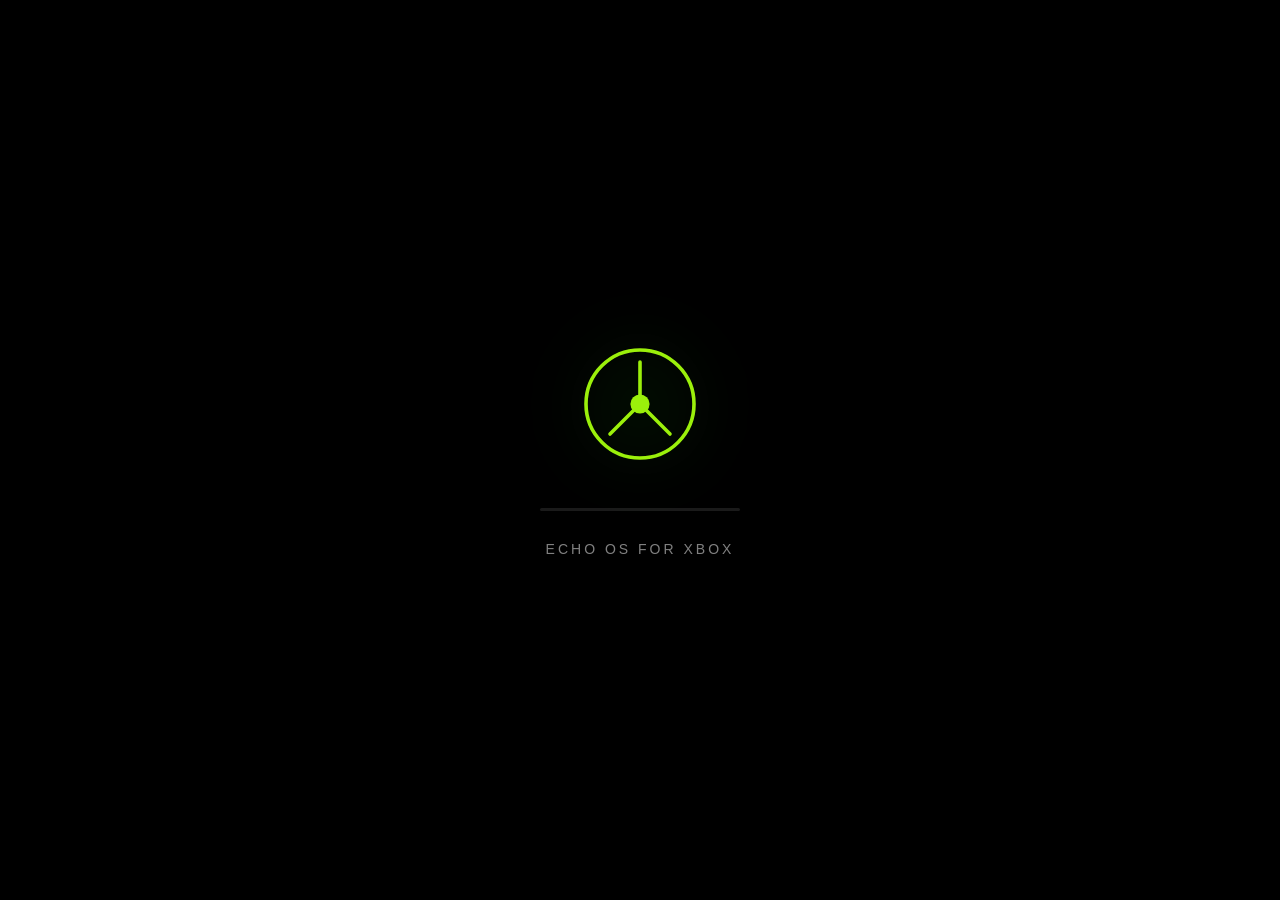
==== commit 5fe026cf: "Add versioning to CSS and JS links Updated stylesheet and script links to include versioning." ====
--- a/index.html
+++ b/index.html
@@ -4,13 +4,16 @@
     <meta charset="UTF-8">
     <meta name="viewport" content="width=device-width, initial-scale=1.0">
     <title id="page-title">Echo OS</title>
-    <link rel="stylesheet" href="style.css">
+    <link rel="stylesheet" href="style.css?v=2">
     <link id="page-favicon" rel="icon" type="image/png" href="[data-uri]">
     <base target="_blank">
-<base target="_blank">
-<base target="_blank">
-<base target="_blank">
-<base target="_blank">
+
+
+
+
+    <meta http-equiv="Cache-Control" content="no-cache, no-store, must-revalidate">
+    <meta http-equiv="Pragma" content="no-cache">
+    <meta http-equiv="Expires" content="0">
 <base target="_blank">
 </head>
 <body data-theme="dark">
@@ -26,22 +29,6 @@
         </div>
         <div class="boot-loader-xbox"></div>
         <div class="boot-text-xbox">Echo OS for Xbox</div>
-    <button id="boot-bypass-btn" onclick="forceBootContinue()" style="margin-top:30px;padding:10px 20px;background:rgba(155,240,11,0.2);border:1px solid #9bf00b;color:#9bf00b;border-radius:8px;cursor:pointer;font-size:12px;letter-spacing:1px;text-transform:uppercase;opacity:0;transition:opacity 2s;pointer-events:none;">Press to Continue</button>
-    <script>
-        setTimeout(function(){
-            var btn = document.getElementById('boot-bypass-btn');
-            if(btn){btn.style.opacity='1';btn.style.pointerEvents='auto';}
-        },5000);
-        function forceBootContinue(){
-            var b=document.getElementById('boot-screen');
-            if(b){b.style.opacity='0';setTimeout(function(){b.style.display='none';},800);}
-            try{initAccountDB();}catch(e){}
-            var ac=getAllAccounts(),ha=Object.keys(ac).length>0,sc=localStorage.getItem('echo_setup_complete');
-            if(ha)showAccountModal();
-            else if(!sc)showAccountModal();
-            else{initializeXboxDashboard();if(localStorage.getItem('echo_password')){var ls=document.getElementById('lock-screen');if(ls)ls.style.display='flex';}else showCreatorScreen();}
-        }
-    </script>
     </div>
 
     <!-- Account Loading Screen -->
@@ -888,6 +875,6 @@
             </div>
         </div>
     
-    <script src="script.js"></script>
+    <script src="script.js?v=2"></script>
 </body>
 </html>
